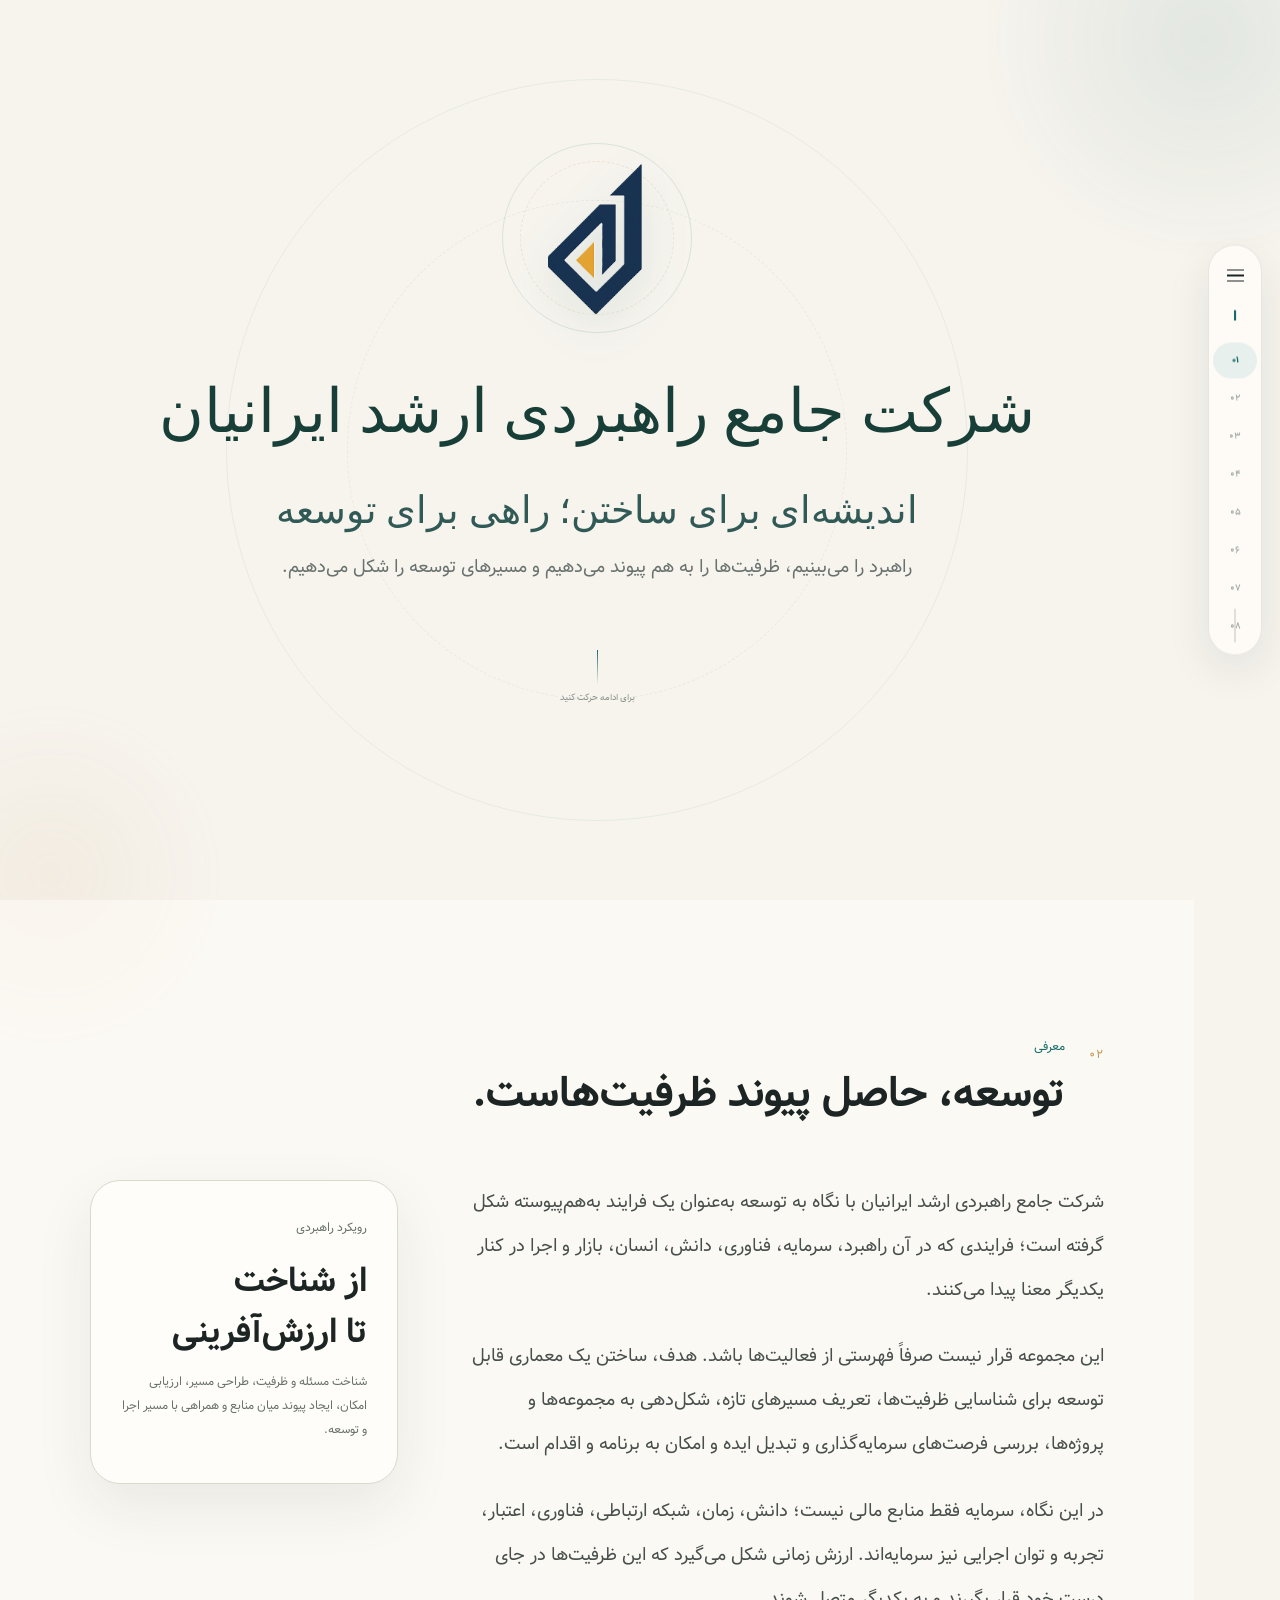
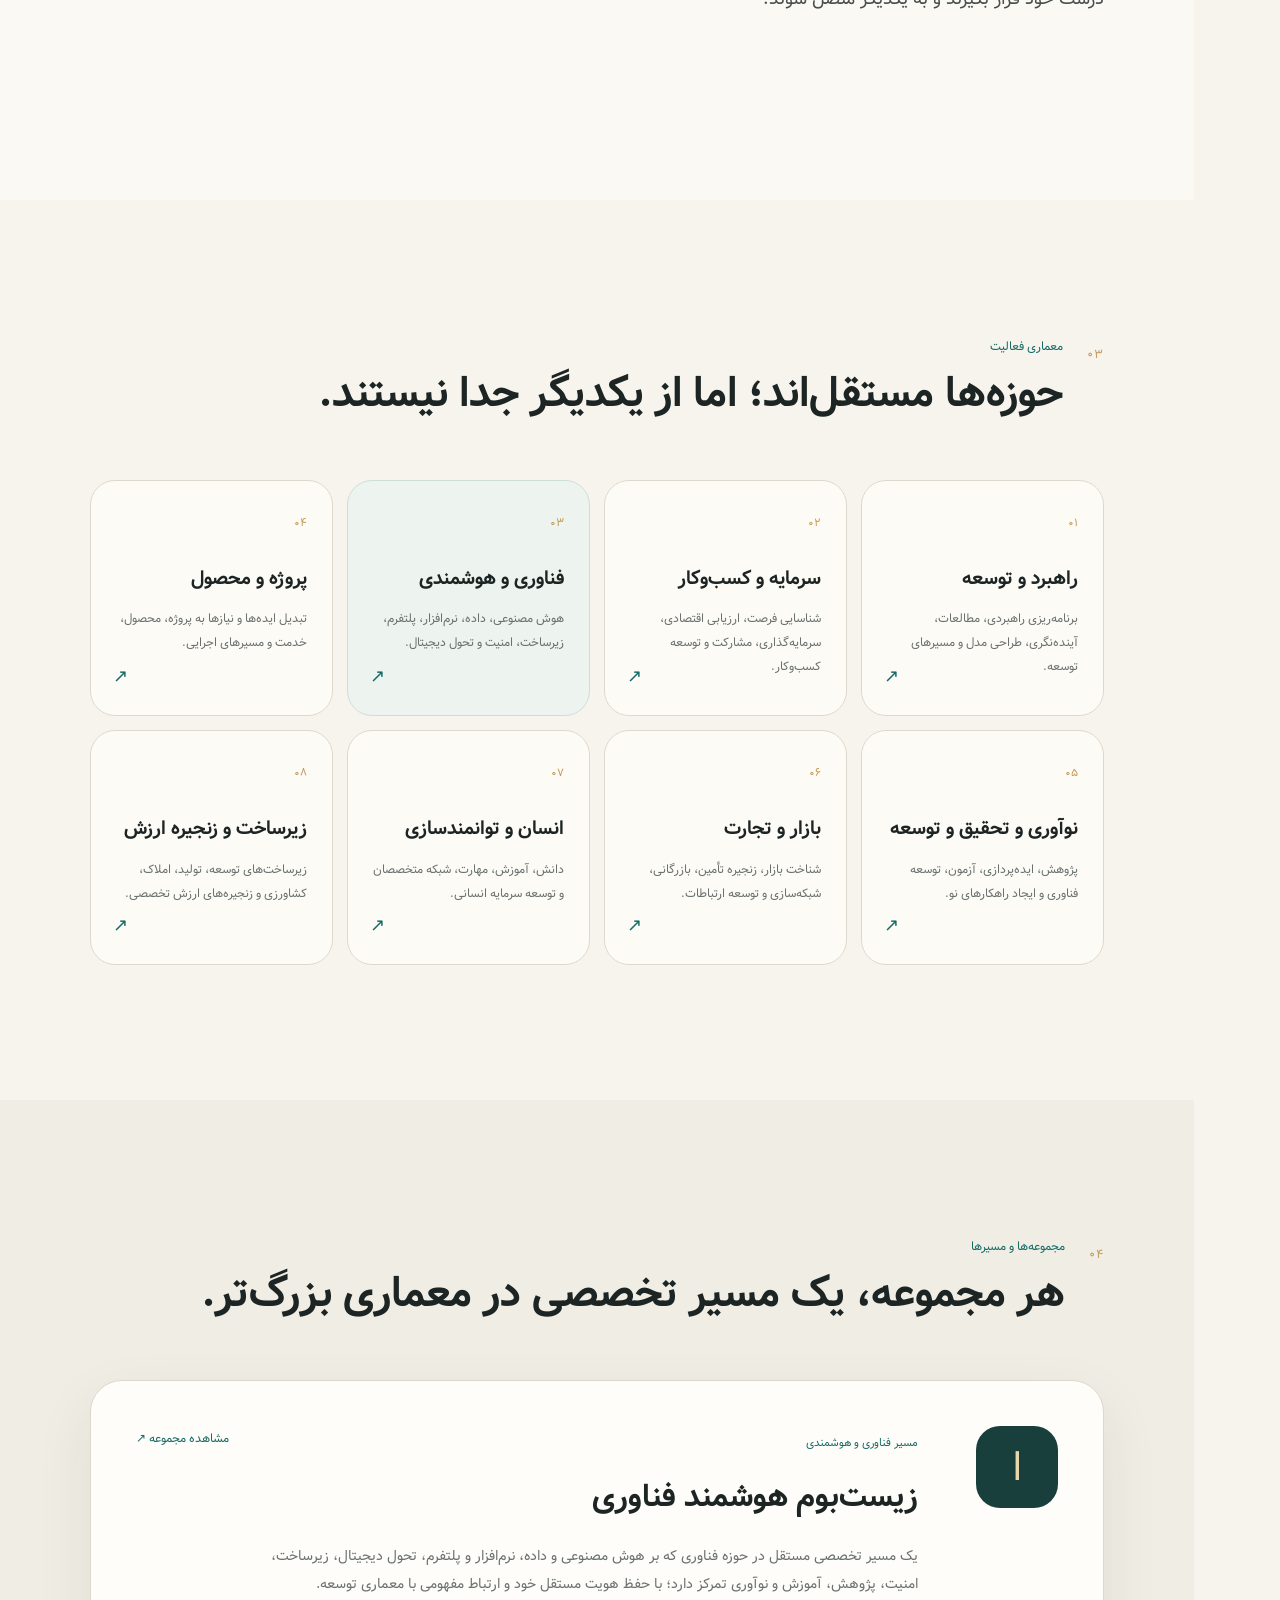
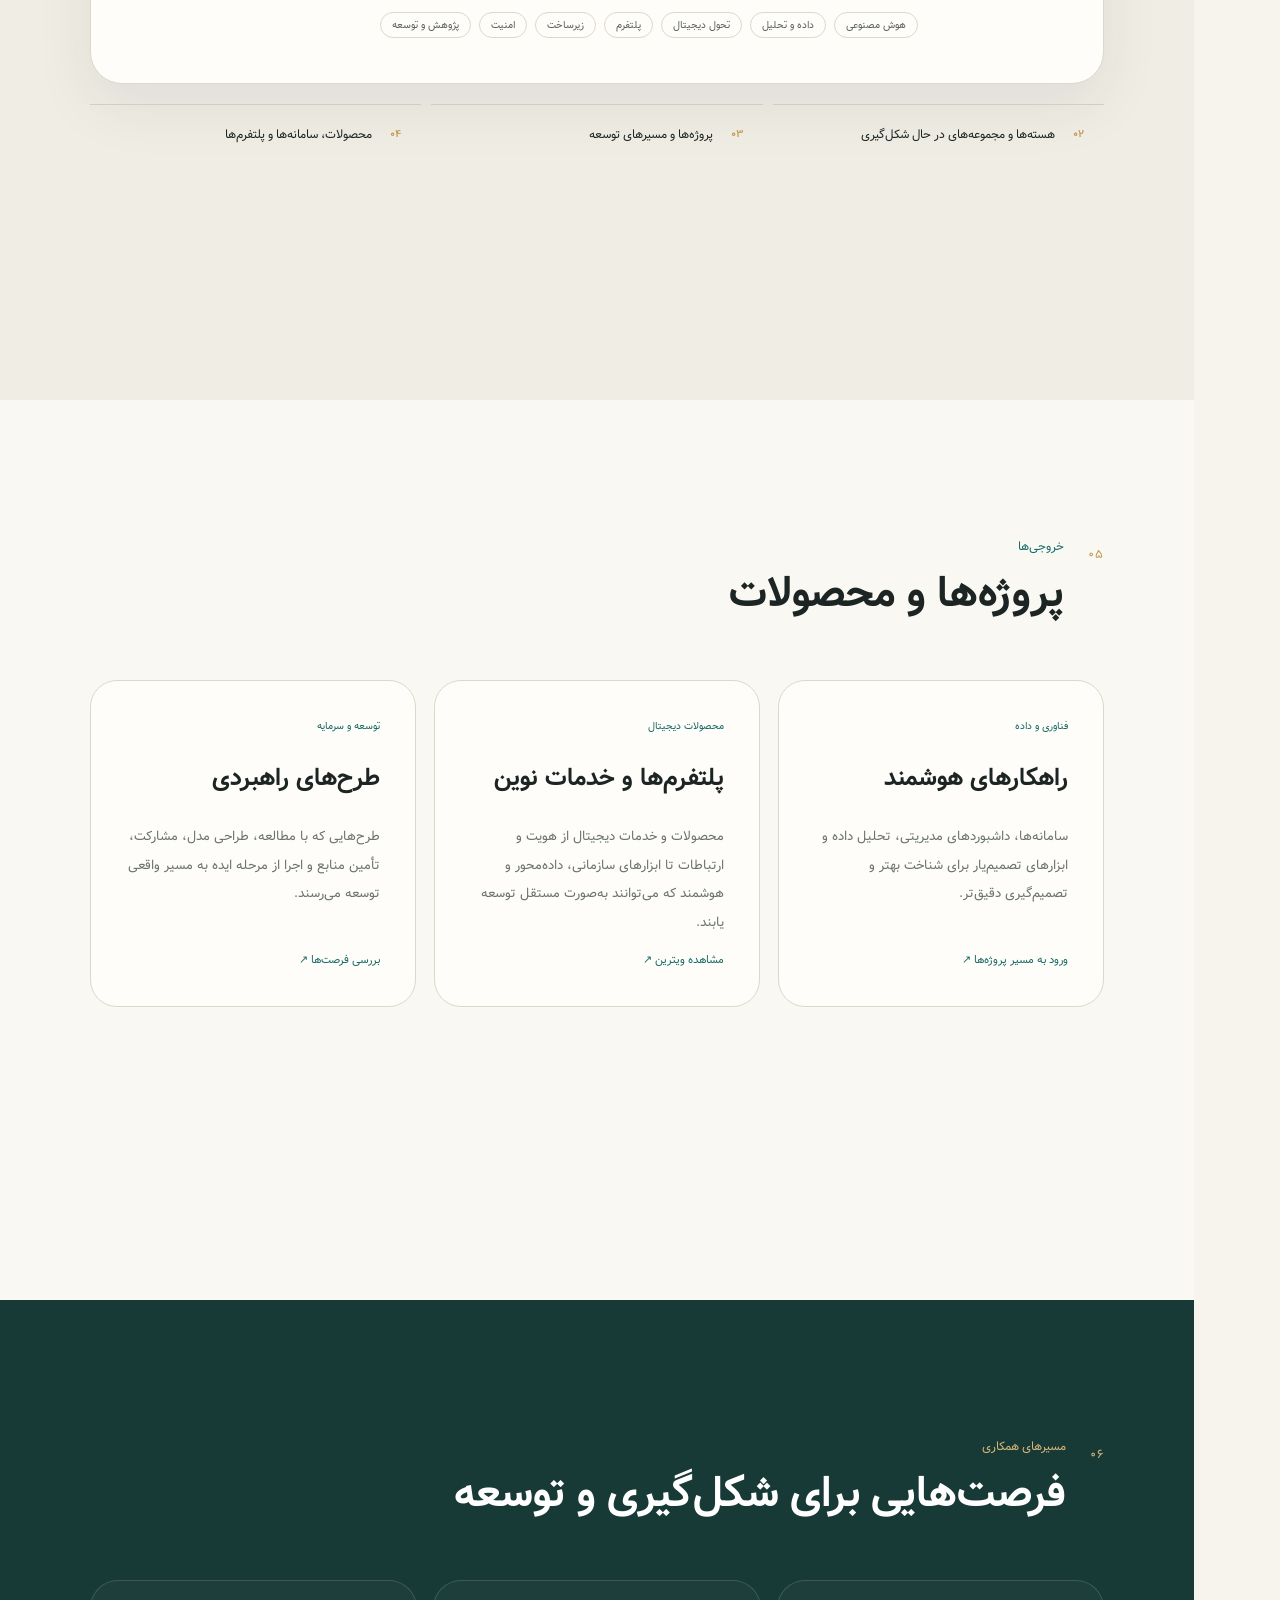
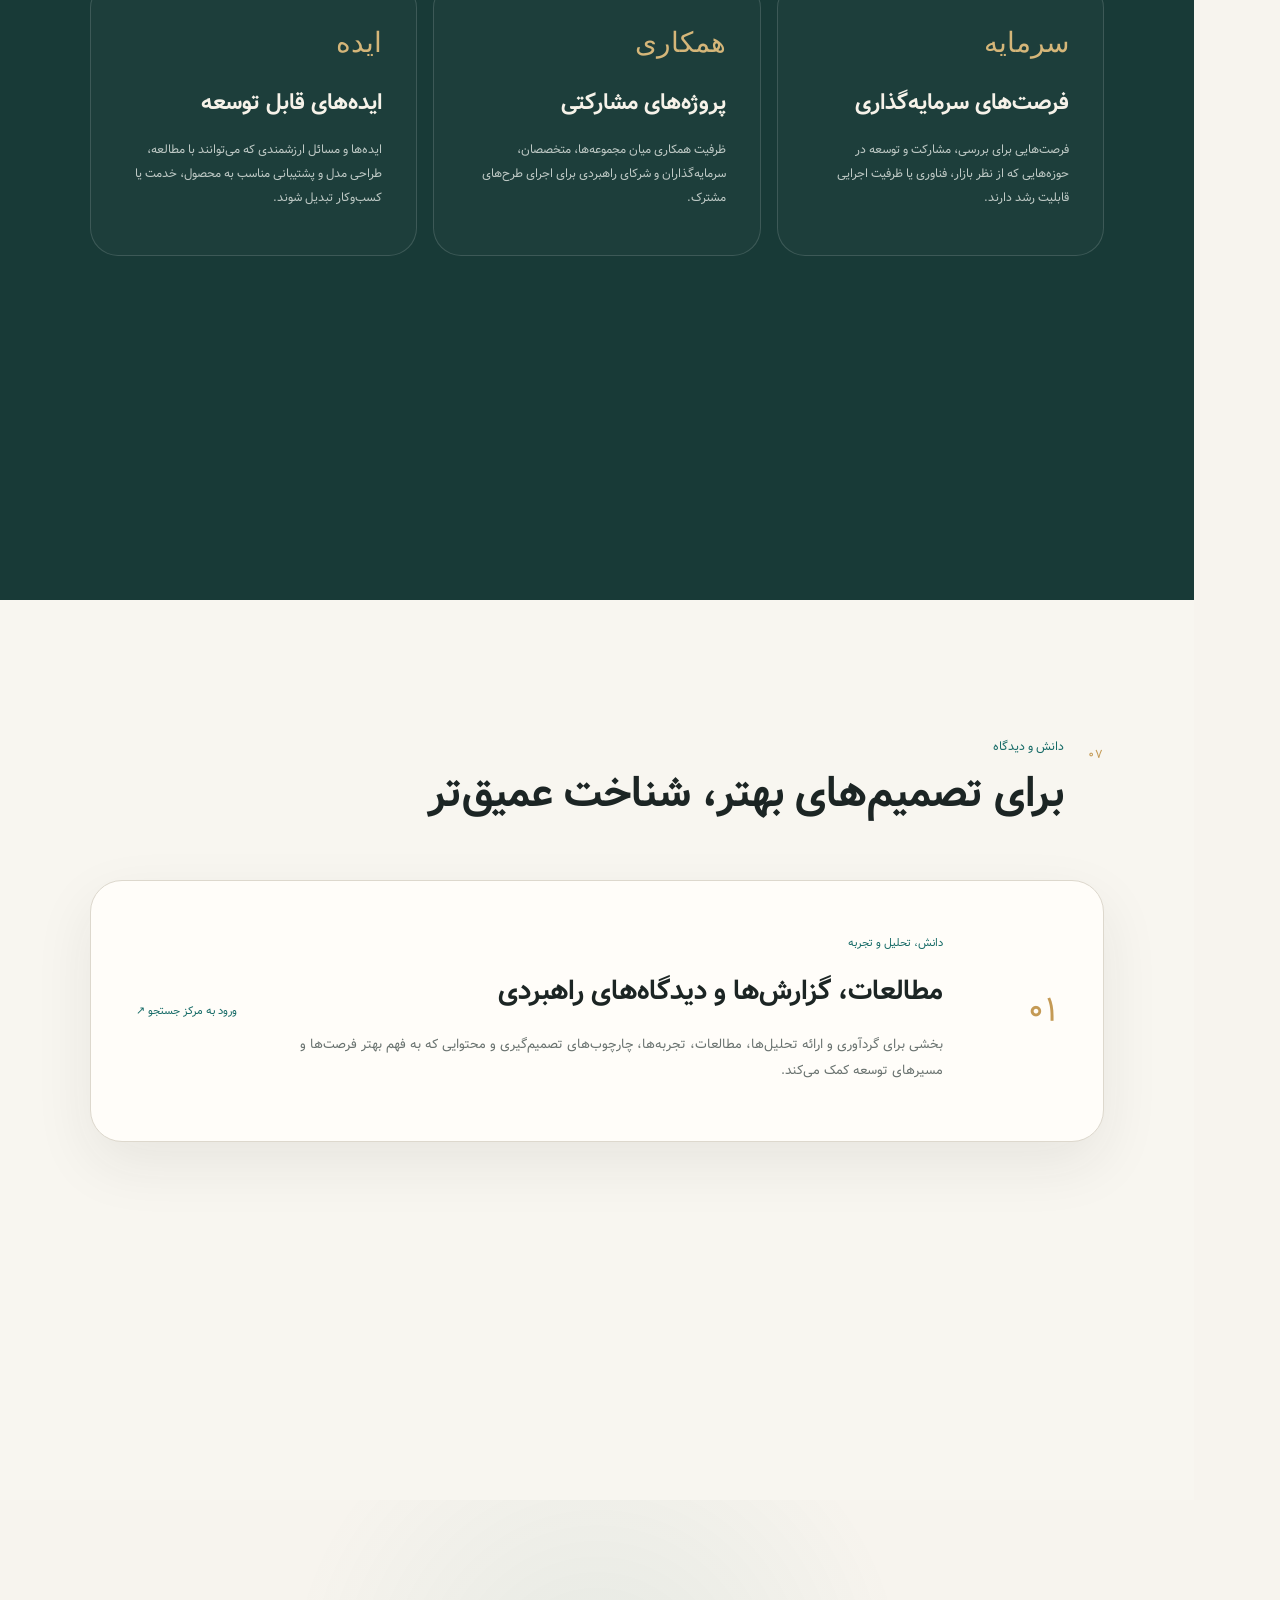
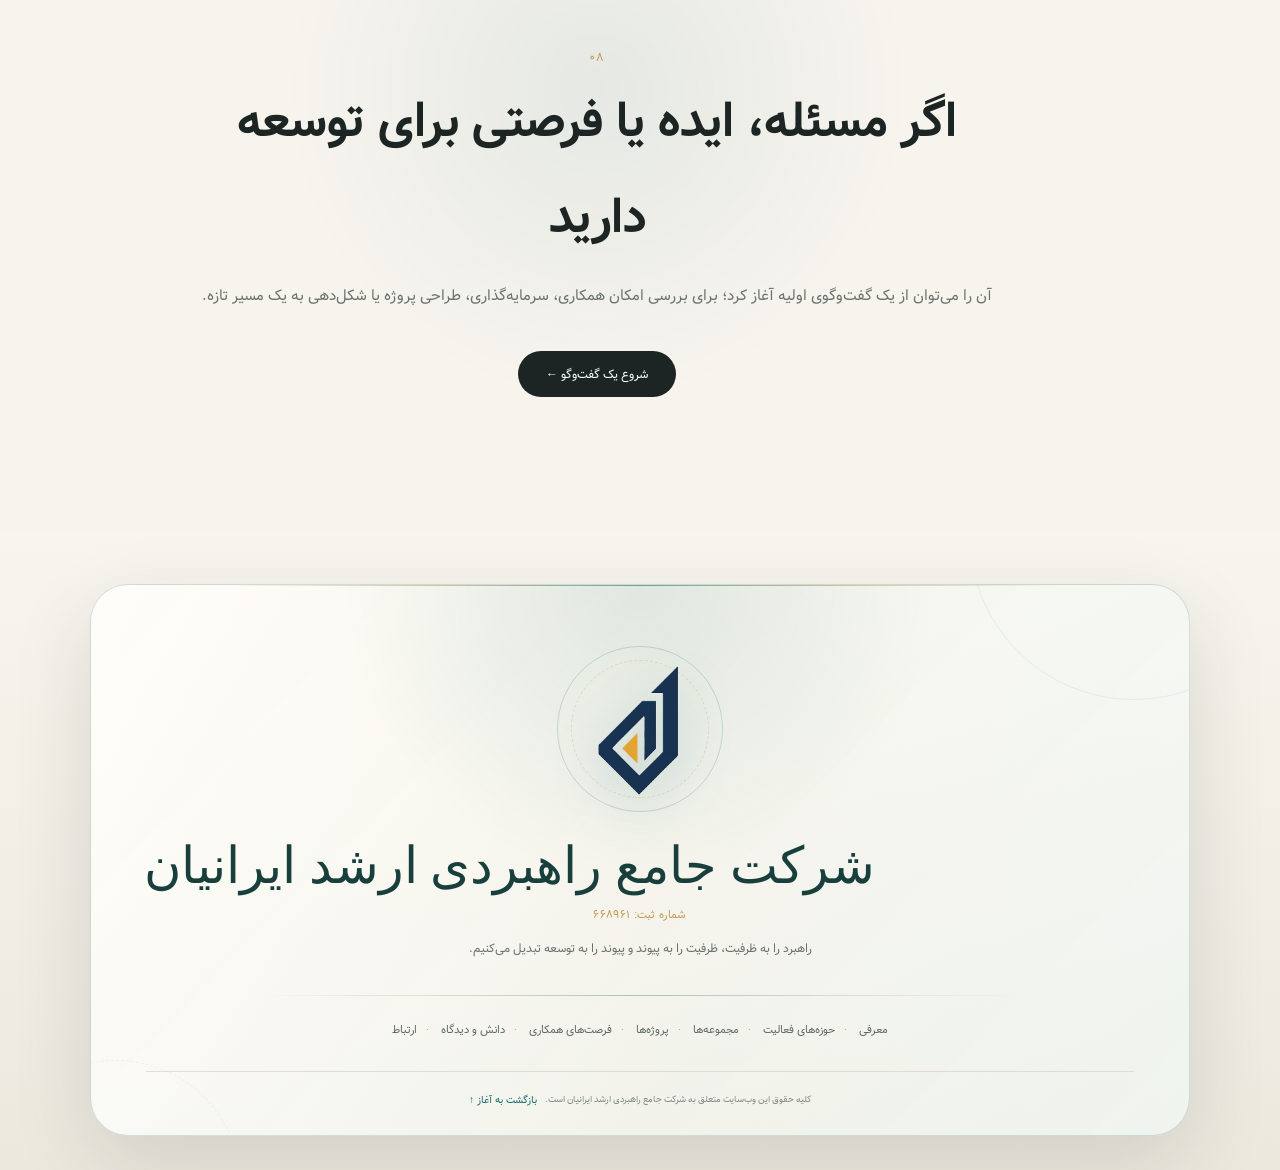
==== index.html @ c7b9a701 "اصلاحات جزئی عنوان و فوتر در صفحه اصلی" ====
<!doctype html><html lang="fa" dir="rtl"><head><meta charset="utf-8"><meta name="viewport" content="width=device-width,initial-scale=1"><meta name="theme-color" content="#f7f4ee"><title>شرکت جامع راهبردی ارشد ایرانیان</title><meta name="description" content="شرکت جامع راهبردی ارشد ایرانیان؛ درگاه راهبرد، توسعه، سرمایه، فناوری، پروژه، دانش و فرصت‌های همکاری."><link rel="icon" href="arshadiranianlogo.png" type="image/png"><link rel="stylesheet" href="index.css?v=3"><style>.footer-site-title{font-family:'Iran Nastaliq','IranNastaliq','Shekasteh',serif!important;font-size:clamp(34px,4vw,52px)!important;line-height:1.35!important;white-space:nowrap!important;display:block!important;color:#193f3c!important;font-weight:400!important;margin:0!important}.footer-registration{display:block;color:var(--accent2);font-family:Vazir,Tahoma,sans-serif;font-size:11px;margin-top:4px;letter-spacing:.3px}.footer-brand-copy{text-align:center!important}.footer-brand{flex-direction:column!important;gap:12px!important}.footer-brand-copy p{margin-top:10px!important}.footer-bottom{justify-content:center!important;text-align:center!important;gap:8px!important}@media (min-width:701px){.side-rail{transition:width .35s ease,box-shadow .35s ease}.side-rail:has(.side-nav.menu-open){width:255px;padding-left:10px;padding-right:10px}.side-nav.menu-open{align-items:stretch;gap:5px;padding:2px 8px}.side-nav.menu-open a{width:100%;height:39px;justify-content:flex-start;padding:0 14px;border-radius:20px;gap:12px}.side-nav.menu-open a b{font-size:10px;min-width:22px}.side-nav.menu-open a span{position:static;opacity:1;transform:none;background:transparent;color:var(--ink);font-size:12px;padding:0;pointer-events:auto}.side-nav.menu-open a:hover span{color:var(--accent)}.side-nav.menu-open a.active{background:#e8f0ed}.side-nav.menu-open+.rail-progress{right:7px}}.intro h1{white-space:nowrap!important;font-size:clamp(32px,4.8vw,62px)!important}.calligraphy{font-size:clamp(22px,3vw,40px)!important}@media(max-width:700px){.intro h1{font-size:clamp(25px,7vw,38px)!important}.calligraphy{font-size:30px!important}}</style></head><body><div class="ambient ambient-a"></div><div class="ambient ambient-b"></div><aside class="side-rail" aria-label="ناوبری اصلی"><button class="rail-toggle" id="menuToggle" aria-label="باز کردن منو" aria-expanded="false"><span></span><span></span><span></span></button><div class="rail-mark">ا</div><nav class="side-nav" id="sideNav"><a class="active" href="#home"><b>۰۱</b><span>خانه</span></a><a href="#about"><b>۰۲</b><span>معرفی</span></a><a href="#domains"><b>۰۳</b><span>حوزه‌ها</span></a><a href="#collections"><b>۰۴</b><span>مجموعه‌ها</span></a><a href="#projects"><b>۰۵</b><span>پروژه‌ها و محصولات</span></a><a href="#opportunities"><b>۰۶</b><span>فرصت‌ها</span></a><a href="#knowledge"><b>۰۷</b><span>دانش و دیدگاه</span></a><a href="#contact"><b>۰۸</b><span>ارتباط</span></a></nav><div class="rail-progress"><span id="progress"></span></div></aside><main><section id="home" class="intro section"><div class="intro-orbit orbit-one"></div><div class="intro-orbit orbit-two"></div><div class="intro-inner reveal"><div class="logo-wrap"><div class="logo-halo"></div><img src="arshadiranianlogo.png" alt="نشان شرکت جامع راهبردی ارشد ایرانیان" class="main-logo"></div><p class="eyebrow">شرکت جامع راهبردی</p><h1>شرکت جامع راهبردی ارشد ایرانیان</h1><div class="calligraphy">اندیشه‌ای برای ساختن؛ راهی برای توسعه</div><p class="slogan">راهبرد را می‌بینیم، ظرفیت‌ها را به هم پیوند می‌دهیم و مسیرهای توسعه را شکل می‌دهیم.</p><div class="scroll-cue"><span></span><small>برای ادامه حرکت کنید</small></div></div></section><section id="about" class="section about"><div class="section-head reveal"><span class="section-no">۰۲</span><div><small>معرفی</small><h2>توسعه، حاصل پیوند ظرفیت‌هاست.</h2></div></div><div class="about-grid"><div class="about-lead reveal"><p>شرکت جامع راهبردی ارشد ایرانیان با نگاه به توسعه به‌عنوان یک فرایند به‌هم‌پیوسته شکل گرفته است؛ فرایندی که در آن راهبرد، سرمایه، فناوری، دانش، انسان، بازار و اجرا در کنار یکدیگر معنا پیدا می‌کنند.</p><p>این مجموعه قرار نیست صرفاً فهرستی از فعالیت‌ها باشد. هدف، ساختن یک معماری قابل توسعه برای شناسایی ظرفیت‌ها، تعریف مسیرهای تازه، شکل‌دهی به مجموعه‌ها و پروژه‌ها، بررسی فرصت‌های سرمایه‌گذاری و تبدیل ایده و امکان به برنامه و اقدام است.</p><p>در این نگاه، سرمایه فقط منابع مالی نیست؛ دانش، زمان، شبکه ارتباطی، فناوری، اعتبار، تجربه و توان اجرایی نیز سرمایه‌اند. ارزش زمانی شکل می‌گیرد که این ظرفیت‌ها در جای درست خود قرار بگیرند و به یکدیگر متصل شوند.</p></div><div class="about-note reveal"><span>رویکرد راهبردی</span><strong>از شناخت<br>تا ارزش‌آفرینی</strong><p>شناخت مسئله و ظرفیت، طراحی مسیر، ارزیابی امکان، ایجاد پیوند میان منابع و همراهی با مسیر اجرا و توسعه.</p></div></div></section><section id="domains" class="section domains"><div class="section-head reveal"><span class="section-no">۰۳</span><div><small>معماری فعالیت</small><h2>حوزه‌ها مستقل‌اند؛ اما از یکدیگر جدا نیستند.</h2></div></div><div class="domain-grid"><a class="domain-card reveal" href="pages/strategy.html"><span>۰۱</span><h3>راهبرد و توسعه</h3><p>برنامه‌ریزی راهبردی، مطالعات، آینده‌نگری، طراحی مدل و مسیرهای توسعه.</p><i>↗</i></a><a class="domain-card reveal" href="pages/investment.html"><span>۰۲</span><h3>سرمایه و کسب‌وکار</h3><p>شناسایی فرصت، ارزیابی اقتصادی، سرمایه‌گذاری، مشارکت و توسعه کسب‌وکار.</p><i>↗</i></a><a class="domain-card featured reveal" href="pages/innovation.html"><span>۰۳</span><h3>فناوری و هوشمندی</h3><p>هوش مصنوعی، داده، نرم‌افزار، پلتفرم، زیرساخت، امنیت و تحول دیجیتال.</p><i>↗</i></a><a class="domain-card reveal" href="pages/projects.html"><span>۰۴</span><h3>پروژه و محصول</h3><p>تبدیل ایده‌ها و نیازها به پروژه، محصول، خدمت و مسیرهای اجرایی.</p><i>↗</i></a><a class="domain-card reveal" href="pages/ecosystem.html"><span>۰۵</span><h3>نوآوری و تحقیق و توسعه</h3><p>پژوهش، ایده‌پردازی، آزمون، توسعه فناوری و ایجاد راهکارهای نو.</p><i>↗</i></a><a class="domain-card reveal" href="pages/showcase.html"><span>۰۶</span><h3>بازار و تجارت</h3><p>شناخت بازار، زنجیره تأمین، بازرگانی، شبکه‌سازی و توسعه ارتباطات.</p><i>↗</i></a><a class="domain-card reveal" href="pages/about.html"><span>۰۷</span><h3>انسان و توانمندسازی</h3><p>دانش، آموزش، مهارت، شبکه متخصصان و توسعه سرمایه انسانی.</p><i>↗</i></a><a class="domain-card reveal" href="pages/ecosystem.html"><span>۰۸</span><h3>زیرساخت و زنجیره ارزش</h3><p>زیرساخت‌های توسعه، تولید، املاک، کشاورزی و زنجیره‌های ارزش تخصصی.</p><i>↗</i></a></div></section><section id="collections" class="section collections"><div class="section-head reveal"><span class="section-no">۰۴</span><div><small>مجموعه‌ها و مسیرها</small><h2>هر مجموعه، یک مسیر تخصصی در معماری بزرگ‌تر.</h2></div></div><div class="collection-feature reveal"><div class="collection-symbol">ا</div><div><span class="tag">مسیر فناوری و هوشمندی</span><h3>زیست‌بوم هوشمند فناوری</h3><p>یک مسیر تخصصی مستقل در حوزه فناوری که بر هوش مصنوعی و داده، نرم‌افزار و پلتفرم، تحول دیجیتال، زیرساخت، امنیت، پژوهش، آموزش و نوآوری تمرکز دارد؛ با حفظ هویت مستقل خود و ارتباط مفهومی با معماری توسعه.</p><div class="chips"><span>هوش مصنوعی</span><span>داده و تحلیل</span><span>تحول دیجیتال</span><span>پلتفرم</span><span>زیرساخت</span><span>امنیت</span><span>پژوهش و توسعه</span></div></div><a href="https://zbhf.ir/" target="_blank" rel="noopener" class="text-link">مشاهده مجموعه ↗</a></div><div class="collection-list reveal"><div><b>۰۲</b><span>هسته‌ها و مجموعه‌های در حال شکل‌گیری</span></div><div><b>۰۳</b><span>پروژه‌ها و مسیرهای توسعه</span></div><div><b>۰۴</b><span>محصولات، سامانه‌ها و پلتفرم‌ها</span></div></div></section><section id="projects" class="section projects"><div class="section-head reveal"><span class="section-no">۰۵</span><div><small>خروجی‌ها</small><h2>پروژه‌ها و محصولات</h2></div></div><div class="project-grid"><article class="project-card reveal"><small>فناوری و داده</small><h3>راهکارهای هوشمند</h3><p>سامانه‌ها، داشبوردهای مدیریتی، تحلیل داده و ابزارهای تصمیم‌یار برای شناخت بهتر و تصمیم‌گیری دقیق‌تر.</p><a href="pages/projects.html">ورود به مسیر پروژه‌ها ↗</a></article><article class="project-card reveal"><small>محصولات دیجیتال</small><h3>پلتفرم‌ها و خدمات نوین</h3><p>محصولات و خدمات دیجیتال از هویت و ارتباطات تا ابزارهای سازمانی، داده‌محور و هوشمند که می‌توانند به‌صورت مستقل توسعه یابند.</p><a href="pages/showcase.html">مشاهده ویترین ↗</a></article><article class="project-card reveal"><small>توسعه و سرمایه</small><h3>طرح‌های راهبردی</h3><p>طرح‌هایی که با مطالعه، طراحی مدل، مشارکت، تأمین منابع و اجرا از مرحله ایده به مسیر واقعی توسعه می‌رسند.</p><a href="pages/investment.html">بررسی فرصت‌ها ↗</a></article></div></section><section id="opportunities" class="section opportunities"><div class="section-head reveal"><span class="section-no">۰۶</span><div><small>مسیرهای همکاری</small><h2>فرصت‌هایی برای شکل‌گیری و توسعه</h2></div></div><div class="opportunity-grid"><div class="opportunity reveal"><span>سرمایه</span><h3>فرصت‌های سرمایه‌گذاری</h3><p>فرصت‌هایی برای بررسی، مشارکت و توسعه در حوزه‌هایی که از نظر بازار، فناوری یا ظرفیت اجرایی قابلیت رشد دارند.</p></div><div class="opportunity reveal"><span>همکاری</span><h3>پروژه‌های مشارکتی</h3><p>ظرفیت همکاری میان مجموعه‌ها، متخصصان، سرمایه‌گذاران و شرکای راهبردی برای اجرای طرح‌های مشترک.</p></div><div class="opportunity reveal"><span>ایده</span><h3>ایده‌های قابل توسعه</h3><p>ایده‌ها و مسائل ارزشمندی که می‌توانند با مطالعه، طراحی مدل و پشتیبانی مناسب به محصول، خدمت یا کسب‌وکار تبدیل شوند.</p></div></div></section><section id="knowledge" class="section knowledge"><div class="section-head reveal"><span class="section-no">۰۷</span><div><small>دانش و دیدگاه</small><h2>برای تصمیم‌های بهتر، شناخت عمیق‌تر</h2></div></div><div class="knowledge-panel reveal"><div class="knowledge-number">۰۱</div><div><span>دانش، تحلیل و تجربه</span><h3>مطالعات، گزارش‌ها و دیدگاه‌های راهبردی</h3><p>بخشی برای گردآوری و ارائه تحلیل‌ها، مطالعات، تجربه‌ها، چارچوب‌های تصمیم‌گیری و محتوایی که به فهم بهتر فرصت‌ها و مسیرهای توسعه کمک می‌کند.</p></div><a href="pages/search.html">ورود به مرکز جستجو ↗</a></div></section><section id="contact" class="section contact"><div class="contact-inner reveal"><span class="section-no">۰۸</span><h2>اگر مسئله، ایده یا فرصتی برای توسعه دارید</h2><p>آن را می‌توان از یک گفت‌وگوی اولیه آغاز کرد؛ برای بررسی امکان همکاری، سرمایه‌گذاری، طراحی پروژه یا شکل‌دهی به یک مسیر تازه.</p><a class="contact-button" href="pages/contact.html">شروع یک گفت‌وگو ←</a></div></section></main><footer class="site-footer"><div class="footer-shell"><div class="footer-orbit footer-orbit-a"></div><div class="footer-orbit footer-orbit-b"></div><div class="footer-brand"><a class="footer-logo-link" href="#home" aria-label="بازگشت به صفحه اصلی"><span class="footer-logo-halo"></span><img src="arshadiranianlogo.png" alt="لوگوی شرکت جامع راهبردی ارشد ایرانیان"></a><div class="footer-brand-copy"><strong class="footer-site-title">شرکت جامع راهبردی ارشد ایرانیان</strong><small class="footer-registration">شماره ثبت: ۶۶۸۹۶۱</small><p>راهبرد را به ظرفیت، ظرفیت را به پیوند و پیوند را به توسعه تبدیل می‌کنیم.</p></div></div><div class="footer-divider"></div><nav class="footer-links" aria-label="پیوندهای فوتر"><a href="#about">معرفی</a><a href="#domains">حوزه‌های فعالیت</a><a href="#collections">مجموعه‌ها</a><a href="#projects">پروژه‌ها</a><a href="#opportunities">فرصت‌های همکاری</a><a href="#knowledge">دانش و دیدگاه</a><a href="#contact">ارتباط</a></nav><div class="footer-bottom"><span>کلیه حقوق این وب‌سایت متعلق به شرکت جامع راهبردی ارشد ایرانیان است.</span><a href="#home">بازگشت به آغاز ↑</a></div></div></footer><button class="rail-toggle" id="topButton" type="button" aria-label="بازگشت به بالا" style="position:fixed;left:18px;bottom:18px;background:var(--ink);color:#fff;width:42px;height:42px;z-index:25;box-shadow:0 10px 30px rgba(0,0,0,.12)">↑</button><script>const nav=document.getElementById('sideNav'),toggle=document.getElementById('menuToggle'),topButton=document.getElementById('topButton'),links=[...document.querySelectorAll('.side-nav a')],sections=[...document.querySelectorAll('main section[id]')],progress=document.getElementById('progress');toggle?.addEventListener('click',()=>{const opened=nav.classList.toggle('menu-open');toggle.setAttribute('aria-expanded',opened?'true':'false');toggle.setAttribute('aria-label',opened?'بستن منو':'باز کردن منو')});links.forEach(a=>a.addEventListener('click',()=>{nav.classList.remove('menu-open');toggle?.setAttribute('aria-expanded','false');toggle?.setAttribute('aria-label','باز کردن منو')}));const revealObserver=new IntersectionObserver(entries=>entries.forEach(e=>{if(e.isIntersecting)e.target.classList.add('visible')}),{threshold:.12});document.querySelectorAll('.reveal').forEach(e=>revealObserver.observe(e));const sectionObserver=new IntersectionObserver(entries=>entries.forEach(e=>{if(e.isIntersecting){links.forEach(a=>a.classList.toggle('active',a.getAttribute('href')==='#'+e.target.id));}}),{rootMargin:'-35% 0px -55% 0px',threshold:0});sections.forEach(s=>sectionObserver.observe(s));window.addEventListener('scroll',()=>{const max=document.documentElement.scrollHeight-innerHeight;progress.style.height=(max>0?(scrollY/max)*100:0)+'%';topButton.style.opacity=scrollY>450?'1':'0';topButton.style.pointerEvents=scrollY>450?'auto':'none'});topButton.addEventListener('click',()=>scrollTo({top:0,behavior:'smooth'}));</script></body></html>
---- index.css ----
@import url('https://v1.fontapi.ir/css/IranNastaliq');@font-face{font-family:Vazir;src:url('assets/fonts/Vazir.woff') format('woff');font-weight:400;font-display:swap}@font-face{font-family:Vazir;src:url('assets/fonts/Vazir-Bold.woff') format('woff');font-weight:700;font-display:swap}@font-face{font-family:Vazir;src:url('assets/fonts/Vazirmatn-Black.woff2') format('woff2');font-weight:900;font-display:swap}:root{--bg:#f7f4ee;--paper:#fffdf9;--ink:#1c2524;--muted:#69726f;--line:#ddd8cd;--accent:#176b67;--accent2:#c49a55;--shadow:0 22px 60px rgba(37,42,37,.08)}*{box-sizing:border-box}html{scroll-behavior:smooth}body{margin:0;background:var(--bg);color:var(--ink);font-family:Vazir,Tahoma,sans-serif;line-height:2;overflow-x:hidden}a{text-decoration:none;color:inherit}.ambient{position:fixed;border-radius:50%;pointer-events:none;filter:blur(1px);z-index:-1}.ambient-a{width:36vw;height:36vw;top:-15vw;right:-12vw;background:radial-gradient(circle,rgba(23,107,103,.09),transparent 68%)}.ambient-b{width:28vw;height:28vw;bottom:-12vw;left:-10vw;background:radial-gradient(circle,rgba(196,154,85,.08),transparent 68%)}main{margin-right:86px}.section{min-height:100vh;padding:130px clamp(28px,7vw,120px);position:relative}.side-rail{position:fixed;z-index:30;right:18px;top:50%;transform:translateY(-50%);width:54px;min-height:410px;background:rgba(255,253,249,.82);border:1px solid rgba(28,37,36,.1);border-radius:28px;box-shadow:0 15px 45px rgba(27,38,34,.09);backdrop-filter:blur(18px);display:flex;align-items:center;flex-direction:column;padding:10px 0}.rail-toggle{border:0;background:transparent;width:40px;height:40px;border-radius:50%;cursor:pointer;display:grid;place-content:center;gap:4px}.rail-toggle span{width:17px;height:1.5px;background:var(--ink);display:block}.rail-mark{font-weight:900;font-size:15px;color:var(--accent);margin:7px 0 10px}.side-nav{display:flex;flex-direction:column;gap:2px;width:100%;align-items:center}.side-nav a{width:44px;height:36px;border-radius:18px;display:flex;justify-content:center;align-items:center;transition:.35s;position:relative}.side-nav a b{font-size:9px;color:#8d948f;font-weight:400;transition:.3s}.side-nav a span{position:absolute;right:54px;white-space:nowrap;padding:3px 12px;border-radius:14px;background:var(--ink);color:#fff;font-size:11px;opacity:0;transform:translateX(8px);pointer-events:none;transition:.25s}.side-nav a:hover span{opacity:1;transform:none}.side-nav a.active{background:#e8f0ed}.side-nav a.active b{color:var(--accent);font-weight:900}.rail-progress{position:absolute;bottom:12px;width:2px;height:34px;background:#e2ded5;border-radius:4px}.rail-progress span{display:block;width:100%;background:var(--accent);border-radius:4px;height:0;transition:height .15s}.intro{min-height:100vh;display:grid;place-items:center;text-align:center;padding-top:70px;overflow:hidden}.intro-inner{max-width:1050px;position:relative;z-index:2}.logo-wrap{position:relative;width:220px;height:210px;margin:0 auto 18px;display:grid;place-items:center}.main-logo{width:165px;height:155px;object-fit:contain;position:relative;z-index:2;filter:drop-shadow(0 15px 22px rgba(23,107,103,.13))}.logo-halo{position:absolute;width:190px;height:190px;border:1px solid rgba(23,107,103,.13);border-radius:50%;animation:breath 5s ease-in-out infinite}.logo-halo:after{content:"";position:absolute;inset:17px;border:1px dashed rgba(196,154,85,.18);border-radius:50%}.eyebrow{font-size:12px;letter-spacing:2px;color:var(--accent);margin:4px 0}.intro .eyebrow{display:none}.intro h1{font-family:'Shekasteh','Iran Nastaliq','IranNastaliq',serif!important;font-size:clamp(38px,5.5vw,72px);line-height:1.65;margin:0;font-weight:400;letter-spacing:0;color:#173f37}.calligraphy{font-family:'Iran Nastaliq','IranNastaliq','B Mitra',serif;font-size:clamp(34px,5vw,64px);line-height:1.8;color:#315a56;margin:14px 0 4px}.slogan{font-size:clamp(13px,1.5vw,18px);color:var(--muted);margin:0 auto;max-width:680px}.scroll-cue{margin-top:65px;display:flex;flex-direction:column;align-items:center;gap:4px;color:#8c928d}.scroll-cue span{height:35px;width:1px;background:linear-gradient(var(--accent),transparent);animation:scroll 2s infinite}.scroll-cue small{font-size:9px}.intro-orbit{position:absolute;border:1px solid rgba(23,107,103,.07);border-radius:50%}.orbit-one{width:58vw;height:58vw}.orbit-two{width:39vw;height:39vw;border-style:dashed}.section-head{display:flex;gap:24px;align-items:flex-start;margin-bottom:55px}.section-head small{color:var(--accent);font-size:12px}.section-head h2{font-size:clamp(25px,3.5vw,42px);margin:0;line-height:1.5}.section-no{font-size:12px;color:var(--accent2);padding-top:12px;letter-spacing:1px}.about{background:rgba(255,253,249,.5)}.about-grid{max-width:1100px;margin:auto;display:grid;grid-template-columns:1.65fr .8fr;gap:70px;align-items:start}.about-lead{font-size:18px;color:#48504d;line-height:2.45}.about-lead p{margin:0 0 22px}.about-note{background:var(--paper);border:1px solid var(--line);border-radius:30px;padding:30px;box-shadow:var(--shadow)}.about-note span,.about-note p{font-size:12px;color:var(--muted)}.about-note strong{display:block;font-size:34px;line-height:1.5;margin:12px 0}.domain-grid{display:grid;grid-template-columns:repeat(4,1fr);gap:14px}.domain-card{min-height:235px;background:rgba(255,253,249,.78);border:1px solid var(--line);border-radius:25px;padding:25px;position:relative;transition:.4s;overflow:hidden}.domain-card:before{content:"";position:absolute;inset:auto -25% -65% -25%;height:150px;background:radial-gradient(circle,rgba(23,107,103,.08),transparent 65%);transition:.4s}.domain-card:hover{transform:translateY(-7px);border-color:rgba(23,107,103,.3);box-shadow:var(--shadow)}.domain-card span{font-size:11px;color:var(--accent2)}.domain-card h3{font-size:19px;margin:24px 0 10px;line-height:1.7}.domain-card p{font-size:12px;color:var(--muted);line-height:2}.domain-card i{position:absolute;bottom:20px;left:22px;font-style:normal;color:var(--accent);font-size:18px}.domain-card.featured{background:#edf3ef;border-color:#cbded7}.collections{background:#f0ede5}.collection-feature{max-width:1100px;margin:auto;background:var(--paper);border:1px solid var(--line);border-radius:32px;padding:45px;display:grid;grid-template-columns:110px 1fr auto;gap:30px;align-items:start;box-shadow:var(--shadow)}.collection-symbol{width:82px;height:82px;border-radius:24px;background:#193f3c;color:#e8d6ae;display:grid;place-items:center;font-family:Georgia,serif;font-size:38px}.tag{font-size:11px;color:var(--accent)}.collection-feature h3{font-size:31px;margin:8px 0}.collection-feature p{color:var(--muted);font-size:14px;max-width:720px}.chips{display:flex;gap:8px;flex-wrap:wrap}.chips span{border:1px solid var(--line);border-radius:20px;padding:2px 11px;font-size:10px;color:#59625e}.text-link{font-size:12px;color:var(--accent);white-space:nowrap}.collection-list{max-width:1100px;margin:20px auto 0;display:grid;grid-template-columns:repeat(3,1fr);gap:10px}.collection-list div{padding:17px 20px;border-top:1px solid #d3cec2;display:flex;gap:18px;align-items:center;font-size:12px}.collection-list b{color:var(--accent2);font-size:10px}.projects{background:#faf8f3}.project-grid{display:grid;grid-template-columns:repeat(3,1fr);gap:18px}.project-card{padding:35px;border-radius:27px;background:var(--paper);border:1px solid var(--line);min-height:285px;display:flex;flex-direction:column;transition:.35s}.project-card:hover{transform:translateY(-6px);box-shadow:var(--shadow)}.project-card small{color:var(--accent);font-size:10px}.project-card h3{font-size:24px;margin:18px 0 7px}.project-card p{font-size:13px;color:var(--muted);line-height:2.2}.project-card a{margin-top:auto;color:var(--accent);font-size:11px}.opportunities{background:#183a37;color:#f6f2e9}.opportunities .section-head small,.opportunities .section-no{color:#d5b679}.opportunities .section-head h2{color:#fff}.opportunity-grid{display:grid;grid-template-columns:repeat(3,1fr);gap:16px}.opportunity{border:1px solid rgba(255,255,255,.14);border-radius:28px;padding:34px;min-height:260px;transition:.35s;background:rgba(255,255,255,.025)}.opportunity:hover{background:rgba(255,255,255,.06);transform:translateY(-6px)}.opportunity span{font-family:'Iran Nastaliq','IranNastaliq',serif;font-size:28px;color:#d5b679}.opportunity h3{font-size:22px;margin:10px 0}.opportunity p{font-size:12px;color:#bec9c5}.knowledge{background:#f8f6f0}.knowledge-panel{max-width:1050px;margin:auto;padding:45px;background:var(--paper);border:1px solid var(--line);border-radius:32px;display:grid;grid-template-columns:90px 1fr auto;gap:25px;align-items:center;box-shadow:var(--shadow)}.knowledge-number{font-size:34px;color:var(--accent2)}.knowledge-panel span{font-size:11px;color:var(--accent)}.knowledge-panel h3{font-size:27px;margin:6px 0}.knowledge-panel p{font-size:13px;color:var(--muted);max-width:650px}.knowledge-panel>a{font-size:11px;color:var(--accent);white-space:nowrap}.contact{min-height:70vh;display:grid;place-items:center;background:radial-gradient(circle at 50% 30%,rgba(23,107,103,.08),transparent 42%)}.contact-inner{max-width:800px;text-align:center}.contact-inner .section-no{display:block}.contact-inner h2{font-size:clamp(29px,4vw,48px);margin:5px 0}.contact-inner p{color:var(--muted);font-size:15px}.contact-button{display:inline-flex;margin-top:25px;padding:11px 28px;border-radius:28px;background:var(--ink);color:#fff;font-size:12px;transition:.3s}.contact-button:hover{background:var(--accent);transform:translateY(-2px)}footer{border-top:0;padding:54px clamp(22px,7vw,120px) 34px;background:linear-gradient(180deg,#f8f5ee 0%,#ece8de 100%);position:relative;overflow:hidden}.site-footer{margin-right:0}.footer-shell{max-width:1180px;margin:auto;position:relative;border:1px solid rgba(23,107,103,.2);border-radius:38px;padding:54px 55px 25px;background:linear-gradient(135deg,rgba(255,253,249,.96),rgba(239,244,239,.93));box-shadow:0 28px 80px rgba(28,37,36,.13);overflow:hidden;text-align:center}.footer-shell:before{content:"";position:absolute;inset:0;background:radial-gradient(circle at 50% 0%,rgba(23,107,103,.11),transparent 38%),linear-gradient(90deg,transparent 0%,rgba(196,154,85,.045) 50%,transparent 100%);pointer-events:none}.footer-shell:after{content:"";position:absolute;top:0;left:12%;right:12%;height:1px;background:linear-gradient(90deg,transparent,var(--accent2),var(--accent),var(--accent2),transparent);opacity:.55}.footer-orbit{position:absolute;border:1px solid rgba(23,107,103,.08);border-radius:50%;pointer-events:none}.footer-orbit-a{width:330px;height:330px;top:-215px;right:-110px}.footer-orbit-b{width:250px;height:250px;bottom:-175px;left:-100px;border-style:dashed;border-color:rgba(196,154,85,.12)}.footer-brand{position:relative;z-index:2;display:flex;align-items:center;justify-content:center;gap:45px;max-width:820px;margin:auto}.footer-logo-link{width:180px;height:180px;display:grid;place-items:center;position:relative;flex:0 0 180px;border-radius:50%;transition:.4s}.footer-logo-link:hover{transform:translateY(-5px) scale(1.025)}.footer-logo-link img{width:132px;height:132px;object-fit:contain;position:relative;z-index:2;filter:drop-shadow(0 16px 25px rgba(23,107,103,.2))}.footer-logo-halo{position:absolute;width:166px;height:166px;border:1px solid rgba(23,107,103,.2);border-radius:50%;animation:breath 5s ease-in-out infinite}.footer-logo-halo:after{content:"";position:absolute;inset:13px;border:1px dashed rgba(196,154,85,.25);border-radius:50%}.footer-brand-copy{text-align:right;max-width:470px}.footer-brand-copy span{display:block;color:var(--accent);font-size:11px;margin-bottom:7px}.footer-brand-copy strong{display:block;font-size:25px;line-height:1.65;color:#193f3c}.footer-brand-copy p{margin:10px 0 0;color:var(--muted);font-size:12px;line-height:2}.footer-divider{position:relative;z-index:2;width:min(760px,90%);height:1px;background:linear-gradient(90deg,transparent,var(--line),rgba(23,107,103,.35),var(--line),transparent);margin:35px auto 20px}.footer-links{position:relative;z-index:2;display:flex;justify-content:center;align-items:center;flex-wrap:wrap;gap:7px 24px}.footer-links a{font-size:11px;color:#5f6965;position:relative;transition:.3s;padding:3px 0}.footer-links a:hover{color:var(--accent);transform:translateY(-1px)}.footer-links a:not(:last-child):after{content:"·";position:absolute;left:-15px;color:var(--accent2);pointer-events:none}.footer-bottom{position:relative;z-index:2;margin-top:27px;padding-top:18px;border-top:1px solid rgba(221,216,205,.8);display:flex;justify-content:space-between;align-items:center;gap:20px;color:#858c88;font-size:9px}.footer-bottom a{color:var(--accent);font-size:10px;white-space:nowrap}.reveal{opacity:0;transform:translateY(25px);transition:opacity .8s ease,transform .8s ease}.reveal.visible{opacity:1;transform:none}@keyframes breath{0%,100%{transform:scale(.97);opacity:.7}50%{transform:scale(1.04);opacity:1}}@keyframes scroll{0%,100%{opacity:.35;transform:scaleY(.7)}50%{opacity:1;transform:scaleY(1)}}@media(max-width:1050px){.domain-grid{grid-template-columns:repeat(2,1fr)}.about-grid{grid-template-columns:1fr}.collection-feature{grid-template-columns:80px 1fr}.collection-feature .text-link{grid-column:2}.project-grid,.opportunity-grid{grid-template-columns:1fr 1fr}}@media(max-width:700px){main{margin-right:0}.side-rail{right:8px;left:8px;bottom:8px;top:auto;transform:none;width:auto;min-height:0;height:64px;border-radius:22px;padding:5px 8px;display:block}.rail-toggle,.rail-mark,.rail-progress{display:none}.side-nav{height:100%;display:flex;flex-direction:row;overflow-x:auto;justify-content:space-between;gap:4px}.side-nav a{flex:0 0 64px;width:64px;height:52px;display:flex;flex-direction:column;gap:2px}.side-nav a b{font-size:10px}.side-nav a span{position:static;opacity:1;transform:none;background:none;color:#66716c;padding:0;font-size:8px;pointer-events:auto}.side-nav a.active span{color:var(--accent);font-weight:700}.section{padding:90px 22px;min-height:auto}.intro{min-height:100svh;padding-top:35px;padding-bottom:100px}.main-logo{width:145px}.logo-wrap{height:175px}.intro h1{font-size:clamp(34px,9vw,46px);line-height:1.7}.calligraphy{font-size:42px}.domain-grid,.project-grid,.opportunity-grid,.collection-list{grid-template-columns:1fr}.domain-card{min-height:190px}.collection-feature{grid-template-columns:1fr;padding:28px}.collection-feature .text-link{grid-column:auto}.knowledge-panel{grid-template-columns:1fr;padding:30px}.knowledge-panel>a{margin-top:10px}.section-head{margin-bottom:35px}.about-lead{font-size:15px}footer{padding:35px 14px 24px}.footer-shell{padding:34px 20px 21px;border-radius:30px}.footer-brand{flex-direction:column;gap:18px}.footer-logo-link{width:150px;height:150px;flex-basis:150px}.footer-logo-link img{width:112px;height:112px}.footer-logo-halo{width:140px;height:140px}.footer-brand-copy{text-align:center}.footer-brand-copy strong{font-size:20px}.footer-brand-copy p{font-size:11px}.footer-links{gap:5px 16px}.footer-links a{font-size:10px}.footer-links a:not(:last-child):after{left:-10px}.footer-bottom{flex-direction:column;gap:6px;line-height:1.8}.footer-bottom a{font-size:9px}}
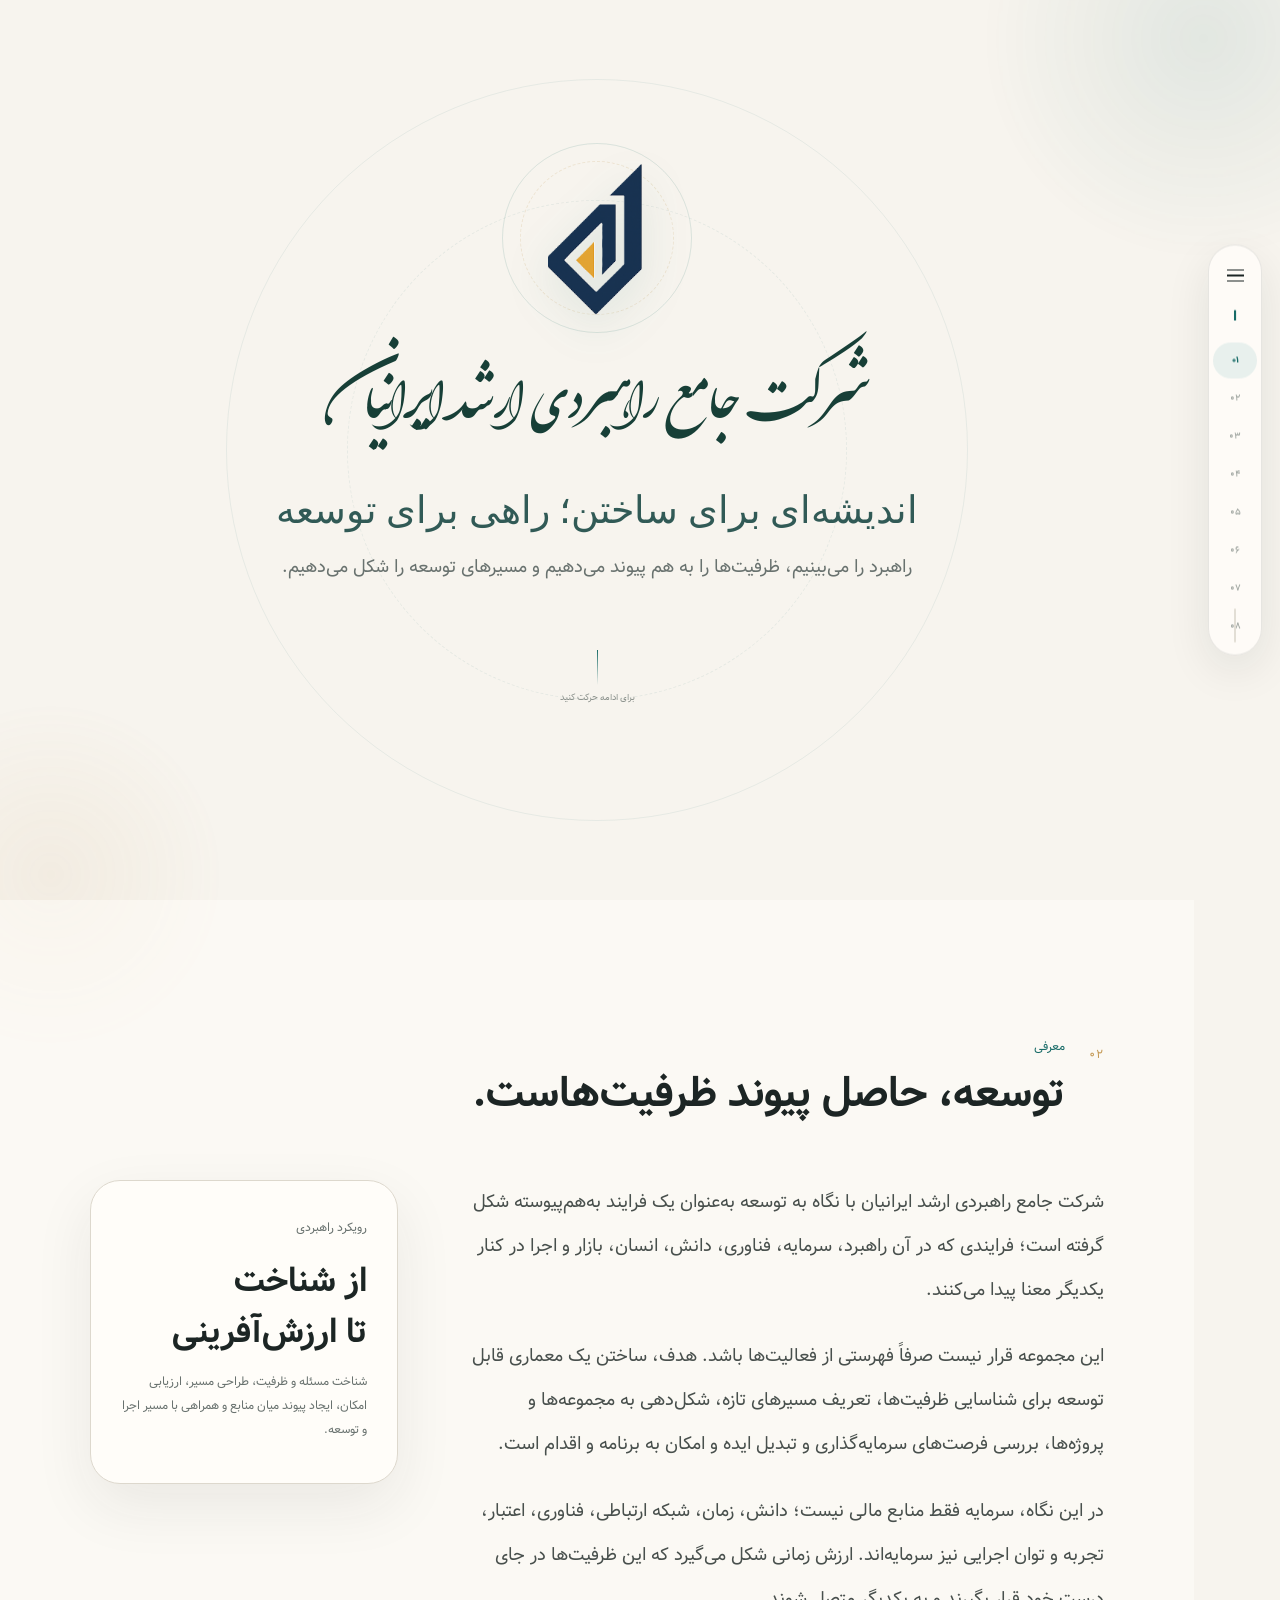
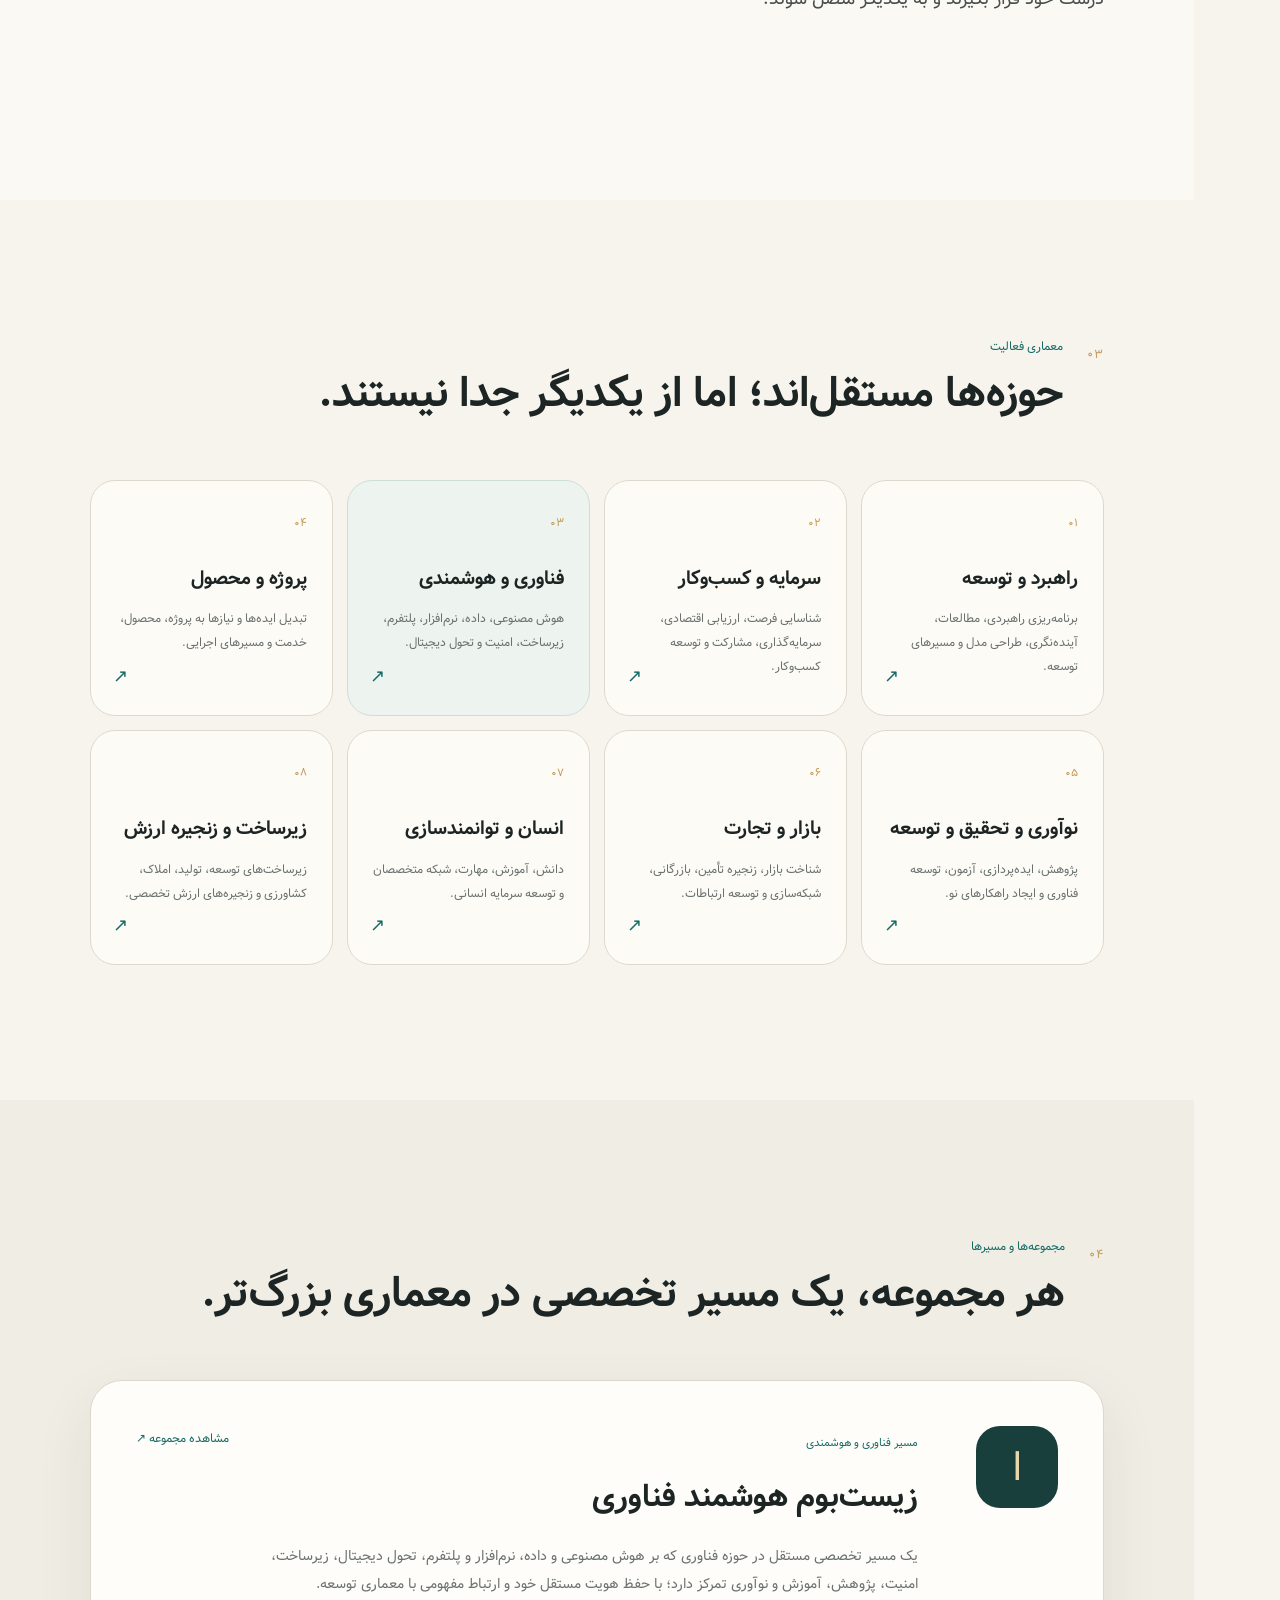
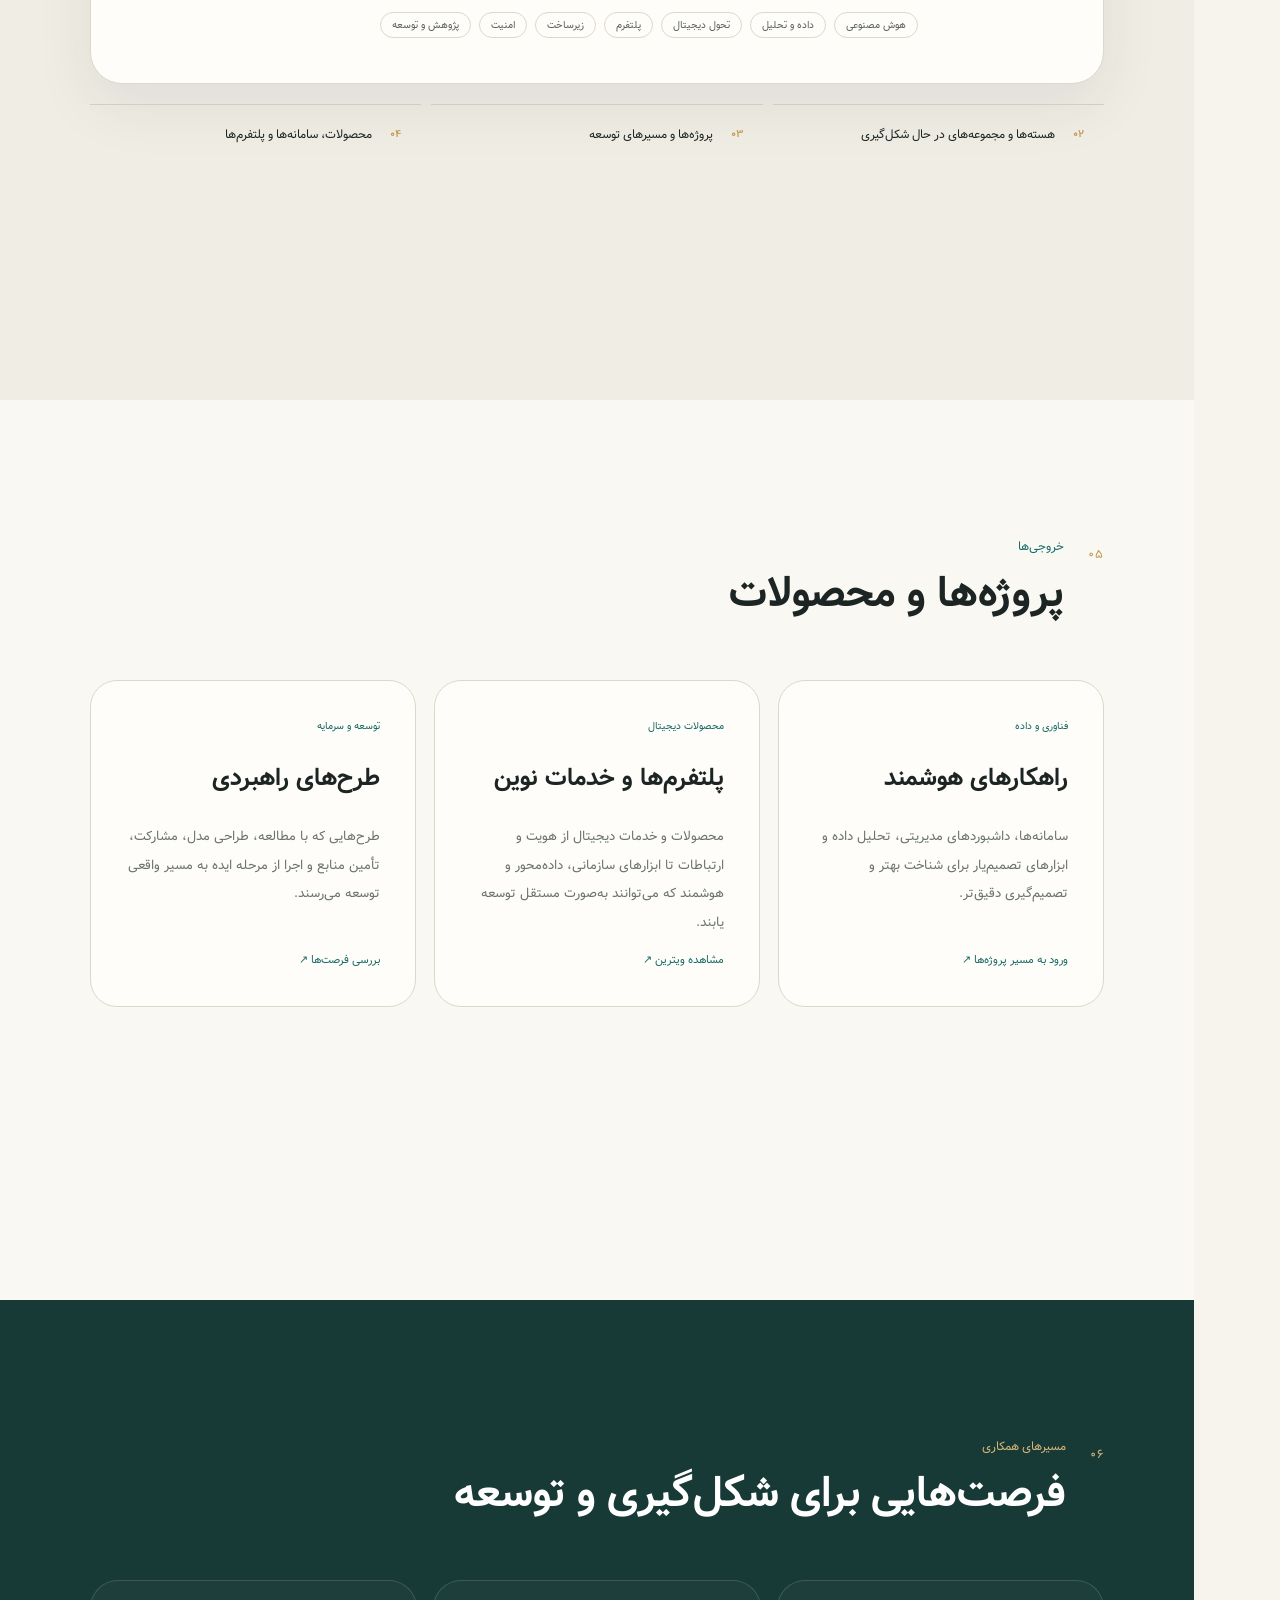
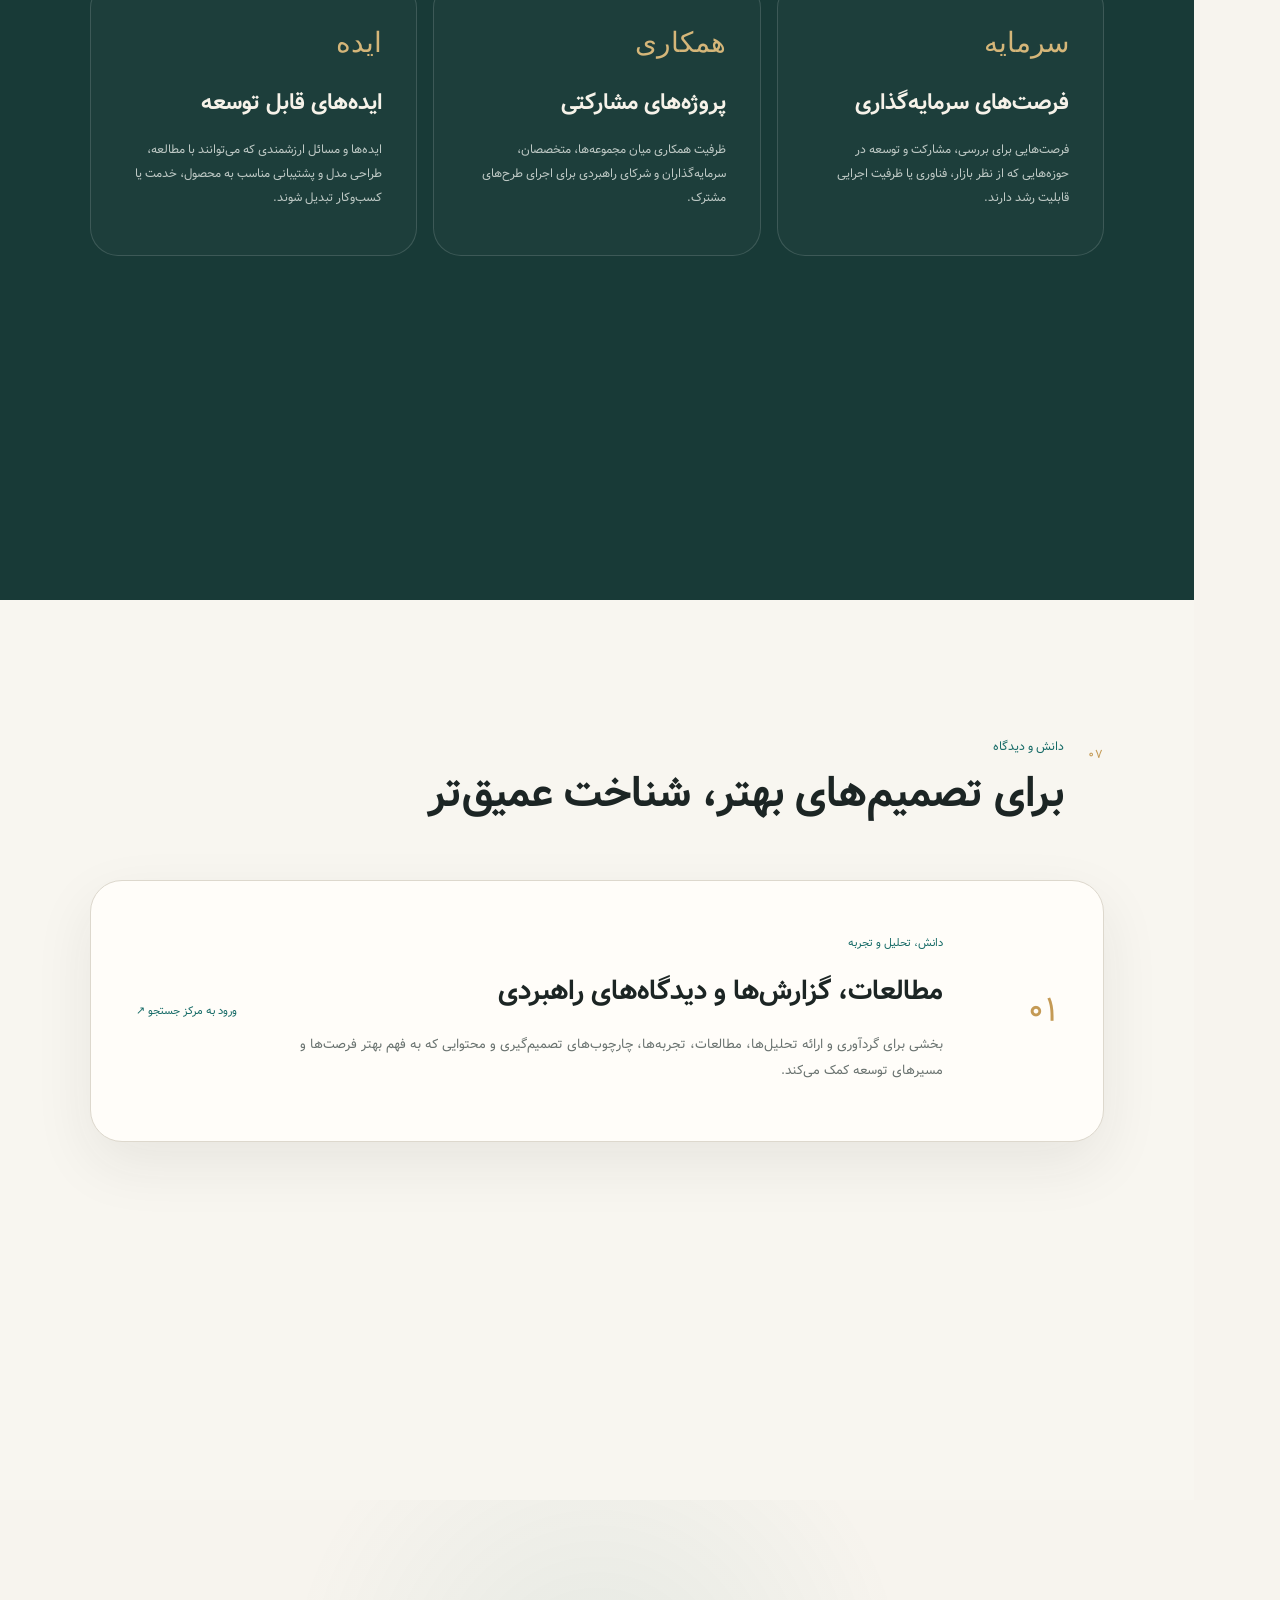
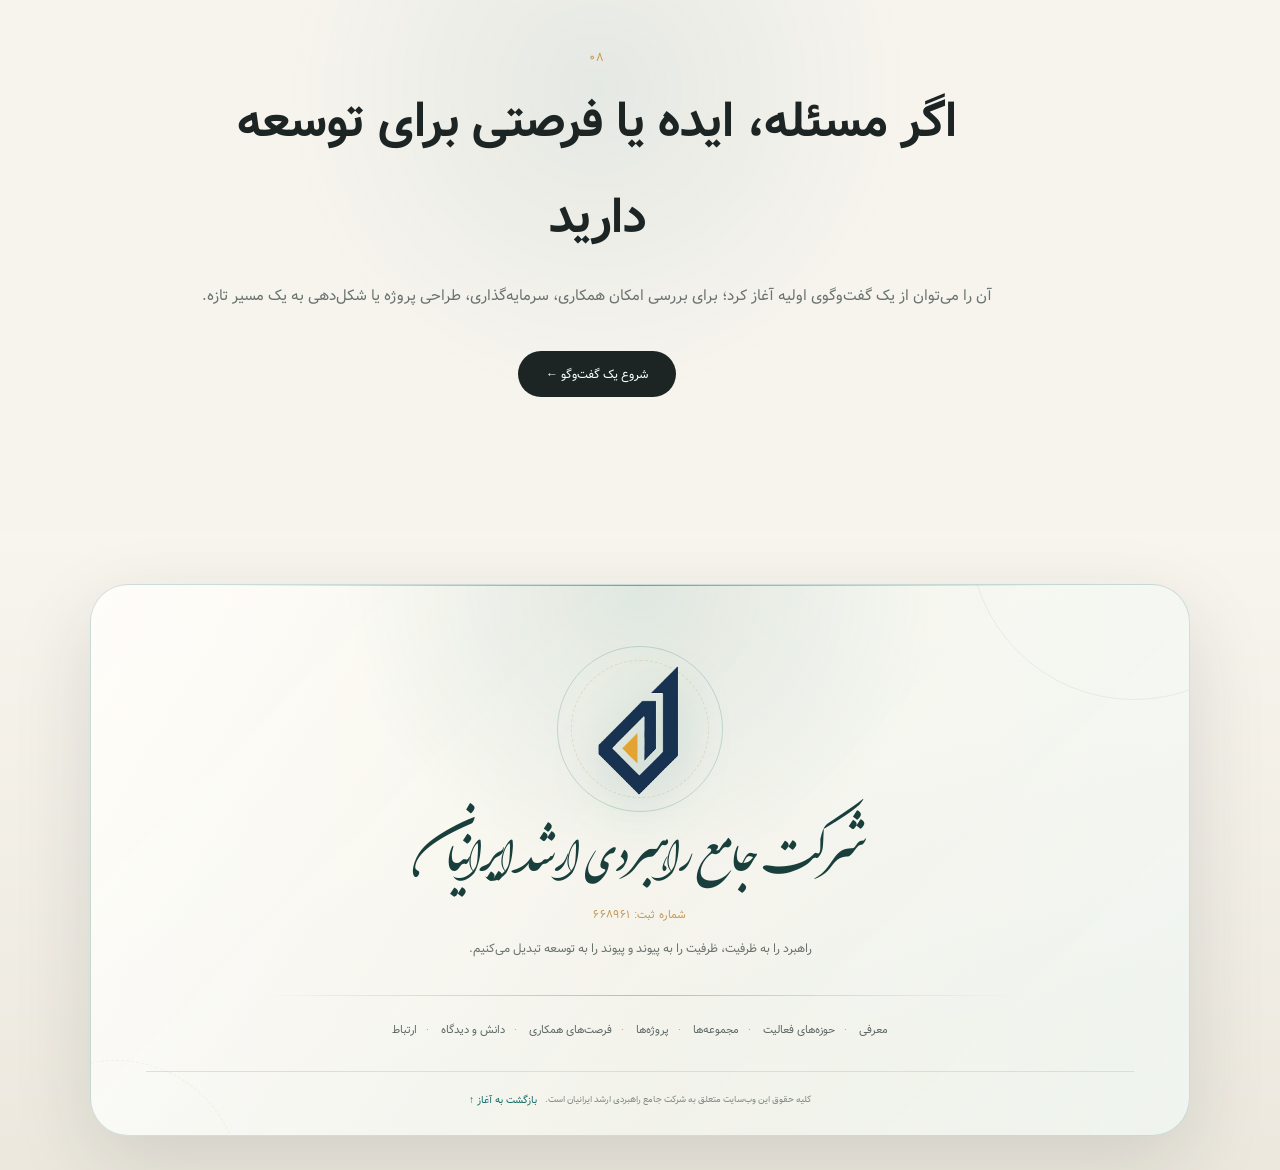
==== commit bc83d080: "Fix main title font and logo link" ====
--- a/index.html
+++ b/index.html
@@ -1 +1 @@
-<!doctype html><html lang="fa" dir="rtl"><head><meta charset="utf-8"><meta name="viewport" content="width=device-width,initial-scale=1"><meta name="theme-color" content="#f7f4ee"><title>شرکت جامع راهبردی ارشد ایرانیان</title><meta name="description" content="شرکت جامع راهبردی ارشد ایرانیان؛ درگاه راهبرد، توسعه، سرمایه، فناوری، پروژه، دانش و فرصت‌های همکاری."><link rel="icon" href="arshadiranianlogo.png" type="image/png"><link rel="stylesheet" href="index.css?v=3"><style>.footer-site-title{font-family:'Iran Nastaliq','IranNastaliq','Shekasteh',serif!important;font-size:clamp(34px,4vw,52px)!important;line-height:1.35!important;white-space:nowrap!important;display:block!important;color:#193f3c!important;font-weight:400!important;margin:0!important}.footer-registration{display:block;color:var(--accent2);font-family:Vazir,Tahoma,sans-serif;font-size:11px;margin-top:4px;letter-spacing:.3px}.footer-brand-copy{text-align:center!important}.footer-brand{flex-direction:column!important;gap:12px!important}.footer-brand-copy p{margin-top:10px!important}.footer-bottom{justify-content:center!important;text-align:center!important;gap:8px!important}@media (min-width:701px){.side-rail{transition:width .35s ease,box-shadow .35s ease}.side-rail:has(.side-nav.menu-open){width:255px;padding-left:10px;padding-right:10px}.side-nav.menu-open{align-items:stretch;gap:5px;padding:2px 8px}.side-nav.menu-open a{width:100%;height:39px;justify-content:flex-start;padding:0 14px;border-radius:20px;gap:12px}.side-nav.menu-open a b{font-size:10px;min-width:22px}.side-nav.menu-open a span{position:static;opacity:1;transform:none;background:transparent;color:var(--ink);font-size:12px;padding:0;pointer-events:auto}.side-nav.menu-open a:hover span{color:var(--accent)}.side-nav.menu-open a.active{background:#e8f0ed}.side-nav.menu-open+.rail-progress{right:7px}}.intro h1{white-space:nowrap!important;font-size:clamp(32px,4.8vw,62px)!important}.calligraphy{font-size:clamp(22px,3vw,40px)!important}@media(max-width:700px){.intro h1{font-size:clamp(25px,7vw,38px)!important}.calligraphy{font-size:30px!important}}</style></head><body><div class="ambient ambient-a"></div><div class="ambient ambient-b"></div><aside class="side-rail" aria-label="ناوبری اصلی"><button class="rail-toggle" id="menuToggle" aria-label="باز کردن منو" aria-expanded="false"><span></span><span></span><span></span></button><div class="rail-mark">ا</div><nav class="side-nav" id="sideNav"><a class="active" href="#home"><b>۰۱</b><span>خانه</span></a><a href="#about"><b>۰۲</b><span>معرفی</span></a><a href="#domains"><b>۰۳</b><span>حوزه‌ها</span></a><a href="#collections"><b>۰۴</b><span>مجموعه‌ها</span></a><a href="#projects"><b>۰۵</b><span>پروژه‌ها و محصولات</span></a><a href="#opportunities"><b>۰۶</b><span>فرصت‌ها</span></a><a href="#knowledge"><b>۰۷</b><span>دانش و دیدگاه</span></a><a href="#contact"><b>۰۸</b><span>ارتباط</span></a></nav><div class="rail-progress"><span id="progress"></span></div></aside><main><section id="home" class="intro section"><div class="intro-orbit orbit-one"></div><div class="intro-orbit orbit-two"></div><div class="intro-inner reveal"><div class="logo-wrap"><div class="logo-halo"></div><img src="arshadiranianlogo.png" alt="نشان شرکت جامع راهبردی ارشد ایرانیان" class="main-logo"></div><p class="eyebrow">شرکت جامع راهبردی</p><h1>شرکت جامع راهبردی ارشد ایرانیان</h1><div class="calligraphy">اندیشه‌ای برای ساختن؛ راهی برای توسعه</div><p class="slogan">راهبرد را می‌بینیم، ظرفیت‌ها را به هم پیوند می‌دهیم و مسیرهای توسعه را شکل می‌دهیم.</p><div class="scroll-cue"><span></span><small>برای ادامه حرکت کنید</small></div></div></section><section id="about" class="section about"><div class="section-head reveal"><span class="section-no">۰۲</span><div><small>معرفی</small><h2>توسعه، حاصل پیوند ظرفیت‌هاست.</h2></div></div><div class="about-grid"><div class="about-lead reveal"><p>شرکت جامع راهبردی ارشد ایرانیان با نگاه به توسعه به‌عنوان یک فرایند به‌هم‌پیوسته شکل گرفته است؛ فرایندی که در آن راهبرد، سرمایه، فناوری، دانش، انسان، بازار و اجرا در کنار یکدیگر معنا پیدا می‌کنند.</p><p>این مجموعه قرار نیست صرفاً فهرستی از فعالیت‌ها باشد. هدف، ساختن یک معماری قابل توسعه برای شناسایی ظرفیت‌ها، تعریف مسیرهای تازه، شکل‌دهی به مجموعه‌ها و پروژه‌ها، بررسی فرصت‌های سرمایه‌گذاری و تبدیل ایده و امکان به برنامه و اقدام است.</p><p>در این نگاه، سرمایه فقط منابع مالی نیست؛ دانش، زمان، شبکه ارتباطی، فناوری، اعتبار، تجربه و توان اجرایی نیز سرمایه‌اند. ارزش زمانی شکل می‌گیرد که این ظرفیت‌ها در جای درست خود قرار بگیرند و به یکدیگر متصل شوند.</p></div><div class="about-note reveal"><span>رویکرد راهبردی</span><strong>از شناخت<br>تا ارزش‌آفرینی</strong><p>شناخت مسئله و ظرفیت، طراحی مسیر، ارزیابی امکان، ایجاد پیوند میان منابع و همراهی با مسیر اجرا و توسعه.</p></div></div></section><section id="domains" class="section domains"><div class="section-head reveal"><span class="section-no">۰۳</span><div><small>معماری فعالیت</small><h2>حوزه‌ها مستقل‌اند؛ اما از یکدیگر جدا نیستند.</h2></div></div><div class="domain-grid"><a class="domain-card reveal" href="pages/strategy.html"><span>۰۱</span><h3>راهبرد و توسعه</h3><p>برنامه‌ریزی راهبردی، مطالعات، آینده‌نگری، طراحی مدل و مسیرهای توسعه.</p><i>↗</i></a><a class="domain-card reveal" href="pages/investment.html"><span>۰۲</span><h3>سرمایه و کسب‌وکار</h3><p>شناسایی فرصت، ارزیابی اقتصادی، سرمایه‌گذاری، مشارکت و توسعه کسب‌وکار.</p><i>↗</i></a><a class="domain-card featured reveal" href="pages/innovation.html"><span>۰۳</span><h3>فناوری و هوشمندی</h3><p>هوش مصنوعی، داده، نرم‌افزار، پلتفرم، زیرساخت، امنیت و تحول دیجیتال.</p><i>↗</i></a><a class="domain-card reveal" href="pages/projects.html"><span>۰۴</span><h3>پروژه و محصول</h3><p>تبدیل ایده‌ها و نیازها به پروژه، محصول، خدمت و مسیرهای اجرایی.</p><i>↗</i></a><a class="domain-card reveal" href="pages/ecosystem.html"><span>۰۵</span><h3>نوآوری و تحقیق و توسعه</h3><p>پژوهش، ایده‌پردازی، آزمون، توسعه فناوری و ایجاد راهکارهای نو.</p><i>↗</i></a><a class="domain-card reveal" href="pages/showcase.html"><span>۰۶</span><h3>بازار و تجارت</h3><p>شناخت بازار، زنجیره تأمین، بازرگانی، شبکه‌سازی و توسعه ارتباطات.</p><i>↗</i></a><a class="domain-card reveal" href="pages/about.html"><span>۰۷</span><h3>انسان و توانمندسازی</h3><p>دانش، آموزش، مهارت، شبکه متخصصان و توسعه سرمایه انسانی.</p><i>↗</i></a><a class="domain-card reveal" href="pages/ecosystem.html"><span>۰۸</span><h3>زیرساخت و زنجیره ارزش</h3><p>زیرساخت‌های توسعه، تولید، املاک، کشاورزی و زنجیره‌های ارزش تخصصی.</p><i>↗</i></a></div></section><section id="collections" class="section collections"><div class="section-head reveal"><span class="section-no">۰۴</span><div><small>مجموعه‌ها و مسیرها</small><h2>هر مجموعه، یک مسیر تخصصی در معماری بزرگ‌تر.</h2></div></div><div class="collection-feature reveal"><div class="collection-symbol">ا</div><div><span class="tag">مسیر فناوری و هوشمندی</span><h3>زیست‌بوم هوشمند فناوری</h3><p>یک مسیر تخصصی مستقل در حوزه فناوری که بر هوش مصنوعی و داده، نرم‌افزار و پلتفرم، تحول دیجیتال، زیرساخت، امنیت، پژوهش، آموزش و نوآوری تمرکز دارد؛ با حفظ هویت مستقل خود و ارتباط مفهومی با معماری توسعه.</p><div class="chips"><span>هوش مصنوعی</span><span>داده و تحلیل</span><span>تحول دیجیتال</span><span>پلتفرم</span><span>زیرساخت</span><span>امنیت</span><span>پژوهش و توسعه</span></div></div><a href="https://zbhf.ir/" target="_blank" rel="noopener" class="text-link">مشاهده مجموعه ↗</a></div><div class="collection-list reveal"><div><b>۰۲</b><span>هسته‌ها و مجموعه‌های در حال شکل‌گیری</span></div><div><b>۰۳</b><span>پروژه‌ها و مسیرهای توسعه</span></div><div><b>۰۴</b><span>محصولات، سامانه‌ها و پلتفرم‌ها</span></div></div></section><section id="projects" class="section projects"><div class="section-head reveal"><span class="section-no">۰۵</span><div><small>خروجی‌ها</small><h2>پروژه‌ها و محصولات</h2></div></div><div class="project-grid"><article class="project-card reveal"><small>فناوری و داده</small><h3>راهکارهای هوشمند</h3><p>سامانه‌ها، داشبوردهای مدیریتی، تحلیل داده و ابزارهای تصمیم‌یار برای شناخت بهتر و تصمیم‌گیری دقیق‌تر.</p><a href="pages/projects.html">ورود به مسیر پروژه‌ها ↗</a></article><article class="project-card reveal"><small>محصولات دیجیتال</small><h3>پلتفرم‌ها و خدمات نوین</h3><p>محصولات و خدمات دیجیتال از هویت و ارتباطات تا ابزارهای سازمانی، داده‌محور و هوشمند که می‌توانند به‌صورت مستقل توسعه یابند.</p><a href="pages/showcase.html">مشاهده ویترین ↗</a></article><article class="project-card reveal"><small>توسعه و سرمایه</small><h3>طرح‌های راهبردی</h3><p>طرح‌هایی که با مطالعه، طراحی مدل، مشارکت، تأمین منابع و اجرا از مرحله ایده به مسیر واقعی توسعه می‌رسند.</p><a href="pages/investment.html">بررسی فرصت‌ها ↗</a></article></div></section><section id="opportunities" class="section opportunities"><div class="section-head reveal"><span class="section-no">۰۶</span><div><small>مسیرهای همکاری</small><h2>فرصت‌هایی برای شکل‌گیری و توسعه</h2></div></div><div class="opportunity-grid"><div class="opportunity reveal"><span>سرمایه</span><h3>فرصت‌های سرمایه‌گذاری</h3><p>فرصت‌هایی برای بررسی، مشارکت و توسعه در حوزه‌هایی که از نظر بازار، فناوری یا ظرفیت اجرایی قابلیت رشد دارند.</p></div><div class="opportunity reveal"><span>همکاری</span><h3>پروژه‌های مشارکتی</h3><p>ظرفیت همکاری میان مجموعه‌ها، متخصصان، سرمایه‌گذاران و شرکای راهبردی برای اجرای طرح‌های مشترک.</p></div><div class="opportunity reveal"><span>ایده</span><h3>ایده‌های قابل توسعه</h3><p>ایده‌ها و مسائل ارزشمندی که می‌توانند با مطالعه، طراحی مدل و پشتیبانی مناسب به محصول، خدمت یا کسب‌وکار تبدیل شوند.</p></div></div></section><section id="knowledge" class="section knowledge"><div class="section-head reveal"><span class="section-no">۰۷</span><div><small>دانش و دیدگاه</small><h2>برای تصمیم‌های بهتر، شناخت عمیق‌تر</h2></div></div><div class="knowledge-panel reveal"><div class="knowledge-number">۰۱</div><div><span>دانش، تحلیل و تجربه</span><h3>مطالعات، گزارش‌ها و دیدگاه‌های راهبردی</h3><p>بخشی برای گردآوری و ارائه تحلیل‌ها، مطالعات، تجربه‌ها، چارچوب‌های تصمیم‌گیری و محتوایی که به فهم بهتر فرصت‌ها و مسیرهای توسعه کمک می‌کند.</p></div><a href="pages/search.html">ورود به مرکز جستجو ↗</a></div></section><section id="contact" class="section contact"><div class="contact-inner reveal"><span class="section-no">۰۸</span><h2>اگر مسئله، ایده یا فرصتی برای توسعه دارید</h2><p>آن را می‌توان از یک گفت‌وگوی اولیه آغاز کرد؛ برای بررسی امکان همکاری، سرمایه‌گذاری، طراحی پروژه یا شکل‌دهی به یک مسیر تازه.</p><a class="contact-button" href="pages/contact.html">شروع یک گفت‌وگو ←</a></div></section></main><footer class="site-footer"><div class="footer-shell"><div class="footer-orbit footer-orbit-a"></div><div class="footer-orbit footer-orbit-b"></div><div class="footer-brand"><a class="footer-logo-link" href="#home" aria-label="بازگشت به صفحه اصلی"><span class="footer-logo-halo"></span><img src="arshadiranianlogo.png" alt="لوگوی شرکت جامع راهبردی ارشد ایرانیان"></a><div class="footer-brand-copy"><strong class="footer-site-title">شرکت جامع راهبردی ارشد ایرانیان</strong><small class="footer-registration">شماره ثبت: ۶۶۸۹۶۱</small><p>راهبرد را به ظرفیت، ظرفیت را به پیوند و پیوند را به توسعه تبدیل می‌کنیم.</p></div></div><div class="footer-divider"></div><nav class="footer-links" aria-label="پیوندهای فوتر"><a href="#about">معرفی</a><a href="#domains">حوزه‌های فعالیت</a><a href="#collections">مجموعه‌ها</a><a href="#projects">پروژه‌ها</a><a href="#opportunities">فرصت‌های همکاری</a><a href="#knowledge">دانش و دیدگاه</a><a href="#contact">ارتباط</a></nav><div class="footer-bottom"><span>کلیه حقوق این وب‌سایت متعلق به شرکت جامع راهبردی ارشد ایرانیان است.</span><a href="#home">بازگشت به آغاز ↑</a></div></div></footer><button class="rail-toggle" id="topButton" type="button" aria-label="بازگشت به بالا" style="position:fixed;left:18px;bottom:18px;background:var(--ink);color:#fff;width:42px;height:42px;z-index:25;box-shadow:0 10px 30px rgba(0,0,0,.12)">↑</button><script>const nav=document.getElementById('sideNav'),toggle=document.getElementById('menuToggle'),topButton=document.getElementById('topButton'),links=[...document.querySelectorAll('.side-nav a')],sections=[...document.querySelectorAll('main section[id]')],progress=document.getElementById('progress');toggle?.addEventListener('click',()=>{const opened=nav.classList.toggle('menu-open');toggle.setAttribute('aria-expanded',opened?'true':'false');toggle.setAttribute('aria-label',opened?'بستن منو':'باز کردن منو')});links.forEach(a=>a.addEventListener('click',()=>{nav.classList.remove('menu-open');toggle?.setAttribute('aria-expanded','false');toggle?.setAttribute('aria-label','باز کردن منو')}));const revealObserver=new IntersectionObserver(entries=>entries.forEach(e=>{if(e.isIntersecting)e.target.classList.add('visible')}),{threshold:.12});document.querySelectorAll('.reveal').forEach(e=>revealObserver.observe(e));const sectionObserver=new IntersectionObserver(entries=>entries.forEach(e=>{if(e.isIntersecting){links.forEach(a=>a.classList.toggle('active',a.getAttribute('href')==='#'+e.target.id));}}),{rootMargin:'-35% 0px -55% 0px',threshold:0});sections.forEach(s=>sectionObserver.observe(s));window.addEventListener('scroll',()=>{const max=document.documentElement.scrollHeight-innerHeight;progress.style.height=(max>0?(scrollY/max)*100:0)+'%';topButton.style.opacity=scrollY>450?'1':'0';topButton.style.pointerEvents=scrollY>450?'auto':'none'});topButton.addEventListener('click',()=>scrollTo({top:0,behavior:'smooth'}));</script></body></html>+<!doctype html><html lang="fa" dir="rtl"><head><meta charset="utf-8"><meta name="viewport" content="width=device-width,initial-scale=1"><meta name="theme-color" content="#f7f4ee"><title>شرکت جامع راهبردی ارشد ایرانیان</title><meta name="description" content="شرکت جامع راهبردی ارشد ایرانیان؛ درگاه راهبرد، توسعه، سرمایه، فناوری، پروژه، دانش و فرصت‌های همکاری."><link rel="icon" href="arshadiranianlogo.png" type="image/png"><link rel="stylesheet" href="index.css?v=3"><style>.main-logo-link{width:100%;height:100%;display:grid;place-items:center;position:relative;border-radius:50%;cursor:pointer}.main-logo-link:hover .main-logo{transform:scale(1.035)}.footer-site-title{font-family:'Iran Nastaliq','IranNastaliq','Shekasteh',serif!important;font-size:clamp(34px,4vw,52px)!important;line-height:1.35!important;white-space:nowrap!important;display:block!important;color:#193f3c!important;font-weight:400!important;margin:0!important}.footer-registration{display:block;color:var(--accent2);font-family:Vazir,Tahoma,sans-serif;font-size:11px;margin-top:4px;letter-spacing:.3px}.footer-brand-copy{text-align:center!important}.footer-brand{flex-direction:column!important;gap:12px!important}.footer-brand-copy p{margin-top:10px!important}.footer-bottom{justify-content:center!important;text-align:center!important;gap:8px!important}@media (min-width:701px){.side-rail{transition:width .35s ease,box-shadow .35s ease}.side-rail:has(.side-nav.menu-open){width:255px;padding-left:10px;padding-right:10px}.side-nav.menu-open{align-items:stretch;gap:5px;padding:2px 8px}.side-nav.menu-open a{width:100%;height:39px;justify-content:flex-start;padding:0 14px;border-radius:20px;gap:12px}.side-nav.menu-open a b{font-size:10px;min-width:22px}.side-nav.menu-open a span{position:static;opacity:1;transform:none;background:transparent;color:var(--ink);font-size:12px;padding:0;pointer-events:auto}.side-nav.menu-open a:hover span{color:var(--accent)}.side-nav.menu-open a.active{background:#e8f0ed}.side-nav.menu-open+.rail-progress{right:7px}}.intro h1{white-space:nowrap!important;font-size:clamp(32px,4.8vw,62px)!important}.calligraphy{font-size:clamp(22px,3vw,40px)!important}@media(max-width:700px){.intro h1{font-size:clamp(25px,7vw,38px)!important}.calligraphy{font-size:30px!important}}</style></head><body><div class="ambient ambient-a"></div><div class="ambient ambient-b"></div><aside class="side-rail" aria-label="ناوبری اصلی"><button class="rail-toggle" id="menuToggle" aria-label="باز کردن منو" aria-expanded="false"><span></span><span></span><span></span></button><div class="rail-mark">ا</div><nav class="side-nav" id="sideNav"><a class="active" href="#home"><b>۰۱</b><span>خانه</span></a><a href="#about"><b>۰۲</b><span>معرفی</span></a><a href="#domains"><b>۰۳</b><span>حوزه‌ها</span></a><a href="#collections"><b>۰۴</b><span>مجموعه‌ها</span></a><a href="#projects"><b>۰۵</b><span>پروژه‌ها و محصولات</span></a><a href="#opportunities"><b>۰۶</b><span>فرصت‌ها</span></a><a href="#knowledge"><b>۰۷</b><span>دانش و دیدگاه</span></a><a href="#contact"><b>۰۸</b><span>ارتباط</span></a></nav><div class="rail-progress"><span id="progress"></span></div></aside><main><section id="home" class="intro section"><div class="intro-orbit orbit-one"></div><div class="intro-orbit orbit-two"></div><div class="intro-inner reveal"><div class="logo-wrap"><a class="main-logo-link" href="#home" aria-label="بازگشت به صفحه اصلی"><div class="logo-halo"></div><img src="arshadiranianlogo.png" alt="نشان شرکت جامع راهبردی ارشد ایرانیان" class="main-logo"></a></div><p class="eyebrow">شرکت جامع راهبردی</p><h1>شرکت جامع راهبردی ارشد ایرانیان</h1><div class="calligraphy">اندیشه‌ای برای ساختن؛ راهی برای توسعه</div><p class="slogan">راهبرد را می‌بینیم، ظرفیت‌ها را به هم پیوند می‌دهیم و مسیرهای توسعه را شکل می‌دهیم.</p><div class="scroll-cue"><span></span><small>برای ادامه حرکت کنید</small></div></div></section><section id="about" class="section about"><div class="section-head reveal"><span class="section-no">۰۲</span><div><small>معرفی</small><h2>توسعه، حاصل پیوند ظرفیت‌هاست.</h2></div></div><div class="about-grid"><div class="about-lead reveal"><p>شرکت جامع راهبردی ارشد ایرانیان با نگاه به توسعه به‌عنوان یک فرایند به‌هم‌پیوسته شکل گرفته است؛ فرایندی که در آن راهبرد، سرمایه، فناوری، دانش، انسان، بازار و اجرا در کنار یکدیگر معنا پیدا می‌کنند.</p><p>این مجموعه قرار نیست صرفاً فهرستی از فعالیت‌ها باشد. هدف، ساختن یک معماری قابل توسعه برای شناسایی ظرفیت‌ها، تعریف مسیرهای تازه، شکل‌دهی به مجموعه‌ها و پروژه‌ها، بررسی فرصت‌های سرمایه‌گذاری و تبدیل ایده و امکان به برنامه و اقدام است.</p><p>در این نگاه، سرمایه فقط منابع مالی نیست؛ دانش، زمان، شبکه ارتباطی، فناوری، اعتبار، تجربه و توان اجرایی نیز سرمایه‌اند. ارزش زمانی شکل می‌گیرد که این ظرفیت‌ها در جای درست خود قرار بگیرند و به یکدیگر متصل شوند.</p></div><div class="about-note reveal"><span>رویکرد راهبردی</span><strong>از شناخت<br>تا ارزش‌آفرینی</strong><p>شناخت مسئله و ظرفیت، طراحی مسیر، ارزیابی امکان، ایجاد پیوند میان منابع و همراهی با مسیر اجرا و توسعه.</p></div></div></section><section id="domains" class="section domains"><div class="section-head reveal"><span class="section-no">۰۳</span><div><small>معماری فعالیت</small><h2>حوزه‌ها مستقل‌اند؛ اما از یکدیگر جدا نیستند.</h2></div></div><div class="domain-grid"><a class="domain-card reveal" href="pages/strategy.html"><span>۰۱</span><h3>راهبرد و توسعه</h3><p>برنامه‌ریزی راهبردی، مطالعات، آینده‌نگری، طراحی مدل و مسیرهای توسعه.</p><i>↗</i></a><a class="domain-card reveal" href="pages/investment.html"><span>۰۲</span><h3>سرمایه و کسب‌وکار</h3><p>شناسایی فرصت، ارزیابی اقتصادی، سرمایه‌گذاری، مشارکت و توسعه کسب‌وکار.</p><i>↗</i></a><a class="domain-card featured reveal" href="pages/innovation.html"><span>۰۳</span><h3>فناوری و هوشمندی</h3><p>هوش مصنوعی، داده، نرم‌افزار، پلتفرم، زیرساخت، امنیت و تحول دیجیتال.</p><i>↗</i></a><a class="domain-card reveal" href="pages/projects.html"><span>۰۴</span><h3>پروژه و محصول</h3><p>تبدیل ایده‌ها و نیازها به پروژه، محصول، خدمت و مسیرهای اجرایی.</p><i>↗</i></a><a class="domain-card reveal" href="pages/ecosystem.html"><span>۰۵</span><h3>نوآوری و تحقیق و توسعه</h3><p>پژوهش، ایده‌پردازی، آزمون، توسعه فناوری و ایجاد راهکارهای نو.</p><i>↗</i></a><a class="domain-card reveal" href="pages/showcase.html"><span>۰۶</span><h3>بازار و تجارت</h3><p>شناخت بازار، زنجیره تأمین، بازرگانی، شبکه‌سازی و توسعه ارتباطات.</p><i>↗</i></a><a class="domain-card reveal" href="pages/about.html"><span>۰۷</span><h3>انسان و توانمندسازی</h3><p>دانش، آموزش، مهارت، شبکه متخصصان و توسعه سرمایه انسانی.</p><i>↗</i></a><a class="domain-card reveal" href="pages/ecosystem.html"><span>۰۸</span><h3>زیرساخت و زنجیره ارزش</h3><p>زیرساخت‌های توسعه، تولید، املاک، کشاورزی و زنجیره‌های ارزش تخصصی.</p><i>↗</i></a></div></section><section id="collections" class="section collections"><div class="section-head reveal"><span class="section-no">۰۴</span><div><small>مجموعه‌ها و مسیرها</small><h2>هر مجموعه، یک مسیر تخصصی در معماری بزرگ‌تر.</h2></div></div><div class="collection-feature reveal"><div class="collection-symbol">ا</div><div><span class="tag">مسیر فناوری و هوشمندی</span><h3>زیست‌بوم هوشمند فناوری</h3><p>یک مسیر تخصصی مستقل در حوزه فناوری که بر هوش مصنوعی و داده، نرم‌افزار و پلتفرم، تحول دیجیتال، زیرساخت، امنیت، پژوهش، آموزش و نوآوری تمرکز دارد؛ با حفظ هویت مستقل خود و ارتباط مفهومی با معماری توسعه.</p><div class="chips"><span>هوش مصنوعی</span><span>داده و تحلیل</span><span>تحول دیجیتال</span><span>پلتفرم</span><span>زیرساخت</span><span>امنیت</span><span>پژوهش و توسعه</span></div></div><a href="https://zbhf.ir/" target="_blank" rel="noopener" class="text-link">مشاهده مجموعه ↗</a></div><div class="collection-list reveal"><div><b>۰۲</b><span>هسته‌ها و مجموعه‌های در حال شکل‌گیری</span></div><div><b>۰۳</b><span>پروژه‌ها و مسیرهای توسعه</span></div><div><b>۰۴</b><span>محصولات، سامانه‌ها و پلتفرم‌ها</span></div></div></section><section id="projects" class="section projects"><div class="section-head reveal"><span class="section-no">۰۵</span><div><small>خروجی‌ها</small><h2>پروژه‌ها و محصولات</h2></div></div><div class="project-grid"><article class="project-card reveal"><small>فناوری و داده</small><h3>راهکارهای هوشمند</h3><p>سامانه‌ها، داشبوردهای مدیریتی، تحلیل داده و ابزارهای تصمیم‌یار برای شناخت بهتر و تصمیم‌گیری دقیق‌تر.</p><a href="pages/projects.html">ورود به مسیر پروژه‌ها ↗</a></article><article class="project-card reveal"><small>محصولات دیجیتال</small><h3>پلتفرم‌ها و خدمات نوین</h3><p>محصولات و خدمات دیجیتال از هویت و ارتباطات تا ابزارهای سازمانی، داده‌محور و هوشمند که می‌توانند به‌صورت مستقل توسعه یابند.</p><a href="pages/showcase.html">مشاهده ویترین ↗</a></article><article class="project-card reveal"><small>توسعه و سرمایه</small><h3>طرح‌های راهبردی</h3><p>طرح‌هایی که با مطالعه، طراحی مدل، مشارکت، تأمین منابع و اجرا از مرحله ایده به مسیر واقعی توسعه می‌رسند.</p><a href="pages/investment.html">بررسی فرصت‌ها ↗</a></article></div></section><section id="opportunities" class="section opportunities"><div class="section-head reveal"><span class="section-no">۰۶</span><div><small>مسیرهای همکاری</small><h2>فرصت‌هایی برای شکل‌گیری و توسعه</h2></div></div><div class="opportunity-grid"><div class="opportunity reveal"><span>سرمایه</span><h3>فرصت‌های سرمایه‌گذاری</h3><p>فرصت‌هایی برای بررسی، مشارکت و توسعه در حوزه‌هایی که از نظر بازار، فناوری یا ظرفیت اجرایی قابلیت رشد دارند.</p></div><div class="opportunity reveal"><span>همکاری</span><h3>پروژه‌های مشارکتی</h3><p>ظرفیت همکاری میان مجموعه‌ها، متخصصان، سرمایه‌گذاران و شرکای راهبردی برای اجرای طرح‌های مشترک.</p></div><div class="opportunity reveal"><span>ایده</span><h3>ایده‌های قابل توسعه</h3><p>ایده‌ها و مسائل ارزشمندی که می‌توانند با مطالعه، طراحی مدل و پشتیبانی مناسب به محصول، خدمت یا کسب‌وکار تبدیل شوند.</p></div></div></section><section id="knowledge" class="section knowledge"><div class="section-head reveal"><span class="section-no">۰۷</span><div><small>دانش و دیدگاه</small><h2>برای تصمیم‌های بهتر، شناخت عمیق‌تر</h2></div></div><div class="knowledge-panel reveal"><div class="knowledge-number">۰۱</div><div><span>دانش، تحلیل و تجربه</span><h3>مطالعات، گزارش‌ها و دیدگاه‌های راهبردی</h3><p>بخشی برای گردآوری و ارائه تحلیل‌ها، مطالعات، تجربه‌ها، چارچوب‌های تصمیم‌گیری و محتوایی که به فهم بهتر فرصت‌ها و مسیرهای توسعه کمک می‌کند.</p></div><a href="pages/search.html">ورود به مرکز جستجو ↗</a></div></section><section id="contact" class="section contact"><div class="contact-inner reveal"><span class="section-no">۰۸</span><h2>اگر مسئله، ایده یا فرصتی برای توسعه دارید</h2><p>آن را می‌توان از یک گفت‌وگوی اولیه آغاز کرد؛ برای بررسی امکان همکاری، سرمایه‌گذاری، طراحی پروژه یا شکل‌دهی به یک مسیر تازه.</p><a class="contact-button" href="pages/contact.html">شروع یک گفت‌وگو ←</a></div></section></main><footer class="site-footer"><div class="footer-shell"><div class="footer-orbit footer-orbit-a"></div><div class="footer-orbit footer-orbit-b"></div><div class="footer-brand"><a class="footer-logo-link" href="#home" aria-label="بازگشت به صفحه اصلی"><span class="footer-logo-halo"></span><img src="arshadiranianlogo.png" alt="لوگوی شرکت جامع راهبردی ارشد ایرانیان"></a><div class="footer-brand-copy"><strong class="footer-site-title">شرکت جامع راهبردی ارشد ایرانیان</strong><small class="footer-registration">شماره ثبت: ۶۶۸۹۶۱</small><p>راهبرد را به ظرفیت، ظرفیت را به پیوند و پیوند را به توسعه تبدیل می‌کنیم.</p></div></div><div class="footer-divider"></div><nav class="footer-links" aria-label="پیوندهای فوتر"><a href="#about">معرفی</a><a href="#domains">حوزه‌های فعالیت</a><a href="#collections">مجموعه‌ها</a><a href="#projects">پروژه‌ها</a><a href="#opportunities">فرصت‌های همکاری</a><a href="#knowledge">دانش و دیدگاه</a><a href="#contact">ارتباط</a></nav><div class="footer-bottom"><span>کلیه حقوق این وب‌سایت متعلق به شرکت جامع راهبردی ارشد ایرانیان است.</span><a href="#home">بازگشت به آغاز ↑</a></div></div></footer><button class="rail-toggle" id="topButton" type="button" aria-label="بازگشت به بالا" style="position:fixed;left:18px;bottom:18px;background:var(--ink);color:#fff;width:42px;height:42px;z-index:25;box-shadow:0 10px 30px rgba(0,0,0,.12)">↑</button><script>const nav=document.getElementById('sideNav'),toggle=document.getElementById('menuToggle'),topButton=document.getElementById('topButton'),links=[...document.querySelectorAll('.side-nav a')],sections=[...document.querySelectorAll('main section[id]')],progress=document.getElementById('progress');toggle?.addEventListener('click',()=>{const opened=nav.classList.toggle('menu-open');toggle.setAttribute('aria-expanded',opened?'true':'false');toggle.setAttribute('aria-label',opened?'بستن منو':'باز کردن منو')});links.forEach(a=>a.addEventListener('click',()=>{nav.classList.remove('menu-open');toggle?.setAttribute('aria-expanded','false');toggle?.setAttribute('aria-label','باز کردن منو')}));const revealObserver=new IntersectionObserver(entries=>entries.forEach(e=>{if(e.isIntersecting)e.target.classList.add('visible')}),{threshold:.12});document.querySelectorAll('.reveal').forEach(e=>revealObserver.observe(e));const sectionObserver=new IntersectionObserver(entries=>entries.forEach(e=>{if(e.isIntersecting){links.forEach(a=>a.classList.toggle('active',a.getAttribute('href')==='#'+e.target.id));}}),{rootMargin:'-35% 0px -55% 0px',threshold:0});sections.forEach(s=>sectionObserver.observe(s));window.addEventListener('scroll',()=>{const max=document.documentElement.scrollHeight-innerHeight;progress.style.height=(max>0?(scrollY/max)*100:0)+'%';topButton.style.opacity=scrollY>450?'1':'0';topButton.style.pointerEvents=scrollY>450?'auto':'none'});topButton.addEventListener('click',()=>scrollTo({top:0,behavior:'smooth'}));</script></body></html>
--- a/index.css
+++ b/index.css
@@ -1 +1 @@
-@import url('https://v1.fontapi.ir/css/IranNastaliq');@font-face{font-family:Vazir;src:url('assets/fonts/Vazir.woff') format('woff');font-weight:400;font-display:swap}@font-face{font-family:Vazir;src:url('assets/fonts/Vazir-Bold.woff') format('woff');font-weight:700;font-display:swap}@font-face{font-family:Vazir;src:url('assets/fonts/Vazirmatn-Black.woff2') format('woff2');font-weight:900;font-display:swap}:root{--bg:#f7f4ee;--paper:#fffdf9;--ink:#1c2524;--muted:#69726f;--line:#ddd8cd;--accent:#176b67;--accent2:#c49a55;--shadow:0 22px 60px rgba(37,42,37,.08)}*{box-sizing:border-box}html{scroll-behavior:smooth}body{margin:0;background:var(--bg);color:var(--ink);font-family:Vazir,Tahoma,sans-serif;line-height:2;overflow-x:hidden}a{text-decoration:none;color:inherit}.ambient{position:fixed;border-radius:50%;pointer-events:none;filter:blur(1px);z-index:-1}.ambient-a{width:36vw;height:36vw;top:-15vw;right:-12vw;background:radial-gradient(circle,rgba(23,107,103,.09),transparent 68%)}.ambient-b{width:28vw;height:28vw;bottom:-12vw;left:-10vw;background:radial-gradient(circle,rgba(196,154,85,.08),transparent 68%)}main{margin-right:86px}.section{min-height:100vh;padding:130px clamp(28px,7vw,120px);position:relative}.side-rail{position:fixed;z-index:30;right:18px;top:50%;transform:translateY(-50%);width:54px;min-height:410px;background:rgba(255,253,249,.82);border:1px solid rgba(28,37,36,.1);border-radius:28px;box-shadow:0 15px 45px rgba(27,38,34,.09);backdrop-filter:blur(18px);display:flex;align-items:center;flex-direction:column;padding:10px 0}.rail-toggle{border:0;background:transparent;width:40px;height:40px;border-radius:50%;cursor:pointer;display:grid;place-content:center;gap:4px}.rail-toggle span{width:17px;height:1.5px;background:var(--ink);display:block}.rail-mark{font-weight:900;font-size:15px;color:var(--accent);margin:7px 0 10px}.side-nav{display:flex;flex-direction:column;gap:2px;width:100%;align-items:center}.side-nav a{width:44px;height:36px;border-radius:18px;display:flex;justify-content:center;align-items:center;transition:.35s;position:relative}.side-nav a b{font-size:9px;color:#8d948f;font-weight:400;transition:.3s}.side-nav a span{position:absolute;right:54px;white-space:nowrap;padding:3px 12px;border-radius:14px;background:var(--ink);color:#fff;font-size:11px;opacity:0;transform:translateX(8px);pointer-events:none;transition:.25s}.side-nav a:hover span{opacity:1;transform:none}.side-nav a.active{background:#e8f0ed}.side-nav a.active b{color:var(--accent);font-weight:900}.rail-progress{position:absolute;bottom:12px;width:2px;height:34px;background:#e2ded5;border-radius:4px}.rail-progress span{display:block;width:100%;background:var(--accent);border-radius:4px;height:0;transition:height .15s}.intro{min-height:100vh;display:grid;place-items:center;text-align:center;padding-top:70px;overflow:hidden}.intro-inner{max-width:1050px;position:relative;z-index:2}.logo-wrap{position:relative;width:220px;height:210px;margin:0 auto 18px;display:grid;place-items:center}.main-logo{width:165px;height:155px;object-fit:contain;position:relative;z-index:2;filter:drop-shadow(0 15px 22px rgba(23,107,103,.13))}.logo-halo{position:absolute;width:190px;height:190px;border:1px solid rgba(23,107,103,.13);border-radius:50%;animation:breath 5s ease-in-out infinite}.logo-halo:after{content:"";position:absolute;inset:17px;border:1px dashed rgba(196,154,85,.18);border-radius:50%}.eyebrow{font-size:12px;letter-spacing:2px;color:var(--accent);margin:4px 0}.intro .eyebrow{display:none}.intro h1{font-family:'Shekasteh','Iran Nastaliq','IranNastaliq',serif!important;font-size:clamp(38px,5.5vw,72px);line-height:1.65;margin:0;font-weight:400;letter-spacing:0;color:#173f37}.calligraphy{font-family:'Iran Nastaliq','IranNastaliq','B Mitra',serif;font-size:clamp(34px,5vw,64px);line-height:1.8;color:#315a56;margin:14px 0 4px}.slogan{font-size:clamp(13px,1.5vw,18px);color:var(--muted);margin:0 auto;max-width:680px}.scroll-cue{margin-top:65px;display:flex;flex-direction:column;align-items:center;gap:4px;color:#8c928d}.scroll-cue span{height:35px;width:1px;background:linear-gradient(var(--accent),transparent);animation:scroll 2s infinite}.scroll-cue small{font-size:9px}.intro-orbit{position:absolute;border:1px solid rgba(23,107,103,.07);border-radius:50%}.orbit-one{width:58vw;height:58vw}.orbit-two{width:39vw;height:39vw;border-style:dashed}.section-head{display:flex;gap:24px;align-items:flex-start;margin-bottom:55px}.section-head small{color:var(--accent);font-size:12px}.section-head h2{font-size:clamp(25px,3.5vw,42px);margin:0;line-height:1.5}.section-no{font-size:12px;color:var(--accent2);padding-top:12px;letter-spacing:1px}.about{background:rgba(255,253,249,.5)}.about-grid{max-width:1100px;margin:auto;display:grid;grid-template-columns:1.65fr .8fr;gap:70px;align-items:start}.about-lead{font-size:18px;color:#48504d;line-height:2.45}.about-lead p{margin:0 0 22px}.about-note{background:var(--paper);border:1px solid var(--line);border-radius:30px;padding:30px;box-shadow:var(--shadow)}.about-note span,.about-note p{font-size:12px;color:var(--muted)}.about-note strong{display:block;font-size:34px;line-height:1.5;margin:12px 0}.domain-grid{display:grid;grid-template-columns:repeat(4,1fr);gap:14px}.domain-card{min-height:235px;background:rgba(255,253,249,.78);border:1px solid var(--line);border-radius:25px;padding:25px;position:relative;transition:.4s;overflow:hidden}.domain-card:before{content:"";position:absolute;inset:auto -25% -65% -25%;height:150px;background:radial-gradient(circle,rgba(23,107,103,.08),transparent 65%);transition:.4s}.domain-card:hover{transform:translateY(-7px);border-color:rgba(23,107,103,.3);box-shadow:var(--shadow)}.domain-card span{font-size:11px;color:var(--accent2)}.domain-card h3{font-size:19px;margin:24px 0 10px;line-height:1.7}.domain-card p{font-size:12px;color:var(--muted);line-height:2}.domain-card i{position:absolute;bottom:20px;left:22px;font-style:normal;color:var(--accent);font-size:18px}.domain-card.featured{background:#edf3ef;border-color:#cbded7}.collections{background:#f0ede5}.collection-feature{max-width:1100px;margin:auto;background:var(--paper);border:1px solid var(--line);border-radius:32px;padding:45px;display:grid;grid-template-columns:110px 1fr auto;gap:30px;align-items:start;box-shadow:var(--shadow)}.collection-symbol{width:82px;height:82px;border-radius:24px;background:#193f3c;color:#e8d6ae;display:grid;place-items:center;font-family:Georgia,serif;font-size:38px}.tag{font-size:11px;color:var(--accent)}.collection-feature h3{font-size:31px;margin:8px 0}.collection-feature p{color:var(--muted);font-size:14px;max-width:720px}.chips{display:flex;gap:8px;flex-wrap:wrap}.chips span{border:1px solid var(--line);border-radius:20px;padding:2px 11px;font-size:10px;color:#59625e}.text-link{font-size:12px;color:var(--accent);white-space:nowrap}.collection-list{max-width:1100px;margin:20px auto 0;display:grid;grid-template-columns:repeat(3,1fr);gap:10px}.collection-list div{padding:17px 20px;border-top:1px solid #d3cec2;display:flex;gap:18px;align-items:center;font-size:12px}.collection-list b{color:var(--accent2);font-size:10px}.projects{background:#faf8f3}.project-grid{display:grid;grid-template-columns:repeat(3,1fr);gap:18px}.project-card{padding:35px;border-radius:27px;background:var(--paper);border:1px solid var(--line);min-height:285px;display:flex;flex-direction:column;transition:.35s}.project-card:hover{transform:translateY(-6px);box-shadow:var(--shadow)}.project-card small{color:var(--accent);font-size:10px}.project-card h3{font-size:24px;margin:18px 0 7px}.project-card p{font-size:13px;color:var(--muted);line-height:2.2}.project-card a{margin-top:auto;color:var(--accent);font-size:11px}.opportunities{background:#183a37;color:#f6f2e9}.opportunities .section-head small,.opportunities .section-no{color:#d5b679}.opportunities .section-head h2{color:#fff}.opportunity-grid{display:grid;grid-template-columns:repeat(3,1fr);gap:16px}.opportunity{border:1px solid rgba(255,255,255,.14);border-radius:28px;padding:34px;min-height:260px;transition:.35s;background:rgba(255,255,255,.025)}.opportunity:hover{background:rgba(255,255,255,.06);transform:translateY(-6px)}.opportunity span{font-family:'Iran Nastaliq','IranNastaliq',serif;font-size:28px;color:#d5b679}.opportunity h3{font-size:22px;margin:10px 0}.opportunity p{font-size:12px;color:#bec9c5}.knowledge{background:#f8f6f0}.knowledge-panel{max-width:1050px;margin:auto;padding:45px;background:var(--paper);border:1px solid var(--line);border-radius:32px;display:grid;grid-template-columns:90px 1fr auto;gap:25px;align-items:center;box-shadow:var(--shadow)}.knowledge-number{font-size:34px;color:var(--accent2)}.knowledge-panel span{font-size:11px;color:var(--accent)}.knowledge-panel h3{font-size:27px;margin:6px 0}.knowledge-panel p{font-size:13px;color:var(--muted);max-width:650px}.knowledge-panel>a{font-size:11px;color:var(--accent);white-space:nowrap}.contact{min-height:70vh;display:grid;place-items:center;background:radial-gradient(circle at 50% 30%,rgba(23,107,103,.08),transparent 42%)}.contact-inner{max-width:800px;text-align:center}.contact-inner .section-no{display:block}.contact-inner h2{font-size:clamp(29px,4vw,48px);margin:5px 0}.contact-inner p{color:var(--muted);font-size:15px}.contact-button{display:inline-flex;margin-top:25px;padding:11px 28px;border-radius:28px;background:var(--ink);color:#fff;font-size:12px;transition:.3s}.contact-button:hover{background:var(--accent);transform:translateY(-2px)}footer{border-top:0;padding:54px clamp(22px,7vw,120px) 34px;background:linear-gradient(180deg,#f8f5ee 0%,#ece8de 100%);position:relative;overflow:hidden}.site-footer{margin-right:0}.footer-shell{max-width:1180px;margin:auto;position:relative;border:1px solid rgba(23,107,103,.2);border-radius:38px;padding:54px 55px 25px;background:linear-gradient(135deg,rgba(255,253,249,.96),rgba(239,244,239,.93));box-shadow:0 28px 80px rgba(28,37,36,.13);overflow:hidden;text-align:center}.footer-shell:before{content:"";position:absolute;inset:0;background:radial-gradient(circle at 50% 0%,rgba(23,107,103,.11),transparent 38%),linear-gradient(90deg,transparent 0%,rgba(196,154,85,.045) 50%,transparent 100%);pointer-events:none}.footer-shell:after{content:"";position:absolute;top:0;left:12%;right:12%;height:1px;background:linear-gradient(90deg,transparent,var(--accent2),var(--accent),var(--accent2),transparent);opacity:.55}.footer-orbit{position:absolute;border:1px solid rgba(23,107,103,.08);border-radius:50%;pointer-events:none}.footer-orbit-a{width:330px;height:330px;top:-215px;right:-110px}.footer-orbit-b{width:250px;height:250px;bottom:-175px;left:-100px;border-style:dashed;border-color:rgba(196,154,85,.12)}.footer-brand{position:relative;z-index:2;display:flex;align-items:center;justify-content:center;gap:45px;max-width:820px;margin:auto}.footer-logo-link{width:180px;height:180px;display:grid;place-items:center;position:relative;flex:0 0 180px;border-radius:50%;transition:.4s}.footer-logo-link:hover{transform:translateY(-5px) scale(1.025)}.footer-logo-link img{width:132px;height:132px;object-fit:contain;position:relative;z-index:2;filter:drop-shadow(0 16px 25px rgba(23,107,103,.2))}.footer-logo-halo{position:absolute;width:166px;height:166px;border:1px solid rgba(23,107,103,.2);border-radius:50%;animation:breath 5s ease-in-out infinite}.footer-logo-halo:after{content:"";position:absolute;inset:13px;border:1px dashed rgba(196,154,85,.25);border-radius:50%}.footer-brand-copy{text-align:right;max-width:470px}.footer-brand-copy span{display:block;color:var(--accent);font-size:11px;margin-bottom:7px}.footer-brand-copy strong{display:block;font-size:25px;line-height:1.65;color:#193f3c}.footer-brand-copy p{margin:10px 0 0;color:var(--muted);font-size:12px;line-height:2}.footer-divider{position:relative;z-index:2;width:min(760px,90%);height:1px;background:linear-gradient(90deg,transparent,var(--line),rgba(23,107,103,.35),var(--line),transparent);margin:35px auto 20px}.footer-links{position:relative;z-index:2;display:flex;justify-content:center;align-items:center;flex-wrap:wrap;gap:7px 24px}.footer-links a{font-size:11px;color:#5f6965;position:relative;transition:.3s;padding:3px 0}.footer-links a:hover{color:var(--accent);transform:translateY(-1px)}.footer-links a:not(:last-child):after{content:"·";position:absolute;left:-15px;color:var(--accent2);pointer-events:none}.footer-bottom{position:relative;z-index:2;margin-top:27px;padding-top:18px;border-top:1px solid rgba(221,216,205,.8);display:flex;justify-content:space-between;align-items:center;gap:20px;color:#858c88;font-size:9px}.footer-bottom a{color:var(--accent);font-size:10px;white-space:nowrap}.reveal{opacity:0;transform:translateY(25px);transition:opacity .8s ease,transform .8s ease}.reveal.visible{opacity:1;transform:none}@keyframes breath{0%,100%{transform:scale(.97);opacity:.7}50%{transform:scale(1.04);opacity:1}}@keyframes scroll{0%,100%{opacity:.35;transform:scaleY(.7)}50%{opacity:1;transform:scaleY(1)}}@media(max-width:1050px){.domain-grid{grid-template-columns:repeat(2,1fr)}.about-grid{grid-template-columns:1fr}.collection-feature{grid-template-columns:80px 1fr}.collection-feature .text-link{grid-column:2}.project-grid,.opportunity-grid{grid-template-columns:1fr 1fr}}@media(max-width:700px){main{margin-right:0}.side-rail{right:8px;left:8px;bottom:8px;top:auto;transform:none;width:auto;min-height:0;height:64px;border-radius:22px;padding:5px 8px;display:block}.rail-toggle,.rail-mark,.rail-progress{display:none}.side-nav{height:100%;display:flex;flex-direction:row;overflow-x:auto;justify-content:space-between;gap:4px}.side-nav a{flex:0 0 64px;width:64px;height:52px;display:flex;flex-direction:column;gap:2px}.side-nav a b{font-size:10px}.side-nav a span{position:static;opacity:1;transform:none;background:none;color:#66716c;padding:0;font-size:8px;pointer-events:auto}.side-nav a.active span{color:var(--accent);font-weight:700}.section{padding:90px 22px;min-height:auto}.intro{min-height:100svh;padding-top:35px;padding-bottom:100px}.main-logo{width:145px}.logo-wrap{height:175px}.intro h1{font-size:clamp(34px,9vw,46px);line-height:1.7}.calligraphy{font-size:42px}.domain-grid,.project-grid,.opportunity-grid,.collection-list{grid-template-columns:1fr}.domain-card{min-height:190px}.collection-feature{grid-template-columns:1fr;padding:28px}.collection-feature .text-link{grid-column:auto}.knowledge-panel{grid-template-columns:1fr;padding:30px}.knowledge-panel>a{margin-top:10px}.section-head{margin-bottom:35px}.about-lead{font-size:15px}footer{padding:35px 14px 24px}.footer-shell{padding:34px 20px 21px;border-radius:30px}.footer-brand{flex-direction:column;gap:18px}.footer-logo-link{width:150px;height:150px;flex-basis:150px}.footer-logo-link img{width:112px;height:112px}.footer-logo-halo{width:140px;height:140px}.footer-brand-copy{text-align:center}.footer-brand-copy strong{font-size:20px}.footer-brand-copy p{font-size:11px}.footer-links{gap:5px 16px}.footer-links a{font-size:10px}.footer-links a:not(:last-child):after{left:-10px}.footer-bottom{flex-direction:column;gap:6px;line-height:1.8}.footer-bottom a{font-size:9px}}+@font-face{font-family:'Shekasteh';src:url('assets/fonts/shekasteh%20v2.001.woff') format('woff'),url('assets/fonts/shekasteh%20v2.001.ttf') format('truetype'),url('assets/fonts/shekasteh%20v2.001.eot') format('embedded-opentype');font-weight:400;font-style:normal;font-display:swap}@import url('https://v1.fontapi.ir/css/IranNastaliq');@font-face{font-family:Vazir;src:url('assets/fonts/Vazir.woff') format('woff');font-weight:400;font-display:swap}@font-face{font-family:Vazir;src:url('assets/fonts/Vazir-Bold.woff') format('woff');font-weight:700;font-display:swap}@font-face{font-family:Vazir;src:url('assets/fonts/Vazirmatn-Black.woff2') format('woff2');font-weight:900;font-display:swap}:root{--bg:#f7f4ee;--paper:#fffdf9;--ink:#1c2524;--muted:#69726f;--line:#ddd8cd;--accent:#176b67;--accent2:#c49a55;--shadow:0 22px 60px rgba(37,42,37,.08)}*{box-sizing:border-box}html{scroll-behavior:smooth}body{margin:0;background:var(--bg);color:var(--ink);font-family:Vazir,Tahoma,sans-serif;line-height:2;overflow-x:hidden}a{text-decoration:none;color:inherit}.ambient{position:fixed;border-radius:50%;pointer-events:none;filter:blur(1px);z-index:-1}.ambient-a{width:36vw;height:36vw;top:-15vw;right:-12vw;background:radial-gradient(circle,rgba(23,107,103,.09),transparent 68%)}.ambient-b{width:28vw;height:28vw;bottom:-12vw;left:-10vw;background:radial-gradient(circle,rgba(196,154,85,.08),transparent 68%)}main{margin-right:86px}.section{min-height:100vh;padding:130px clamp(28px,7vw,120px);position:relative}.side-rail{position:fixed;z-index:30;right:18px;top:50%;transform:translateY(-50%);width:54px;min-height:410px;background:rgba(255,253,249,.82);border:1px solid rgba(28,37,36,.1);border-radius:28px;box-shadow:0 15px 45px rgba(27,38,34,.09);backdrop-filter:blur(18px);display:flex;align-items:center;flex-direction:column;padding:10px 0}.rail-toggle{border:0;background:transparent;width:40px;height:40px;border-radius:50%;cursor:pointer;display:grid;place-content:center;gap:4px}.rail-toggle span{width:17px;height:1.5px;background:var(--ink);display:block}.rail-mark{font-weight:900;font-size:15px;color:var(--accent);margin:7px 0 10px}.side-nav{display:flex;flex-direction:column;gap:2px;width:100%;align-items:center}.side-nav a{width:44px;height:36px;border-radius:18px;display:flex;justify-content:center;align-items:center;transition:.35s;position:relative}.side-nav a b{font-size:9px;color:#8d948f;font-weight:400;transition:.3s}.side-nav a span{position:absolute;right:54px;white-space:nowrap;padding:3px 12px;border-radius:14px;background:var(--ink);color:#fff;font-size:11px;opacity:0;transform:translateX(8px);pointer-events:none;transition:.25s}.side-nav a:hover span{opacity:1;transform:none}.side-nav a.active{background:#e8f0ed}.side-nav a.active b{color:var(--accent);font-weight:900}.rail-progress{position:absolute;bottom:12px;width:2px;height:34px;background:#e2ded5;border-radius:4px}.rail-progress span{display:block;width:100%;background:var(--accent);border-radius:4px;height:0;transition:height .15s}.intro{min-height:100vh;display:grid;place-items:center;text-align:center;padding-top:70px;overflow:hidden}.intro-inner{max-width:1050px;position:relative;z-index:2}.logo-wrap{position:relative;width:220px;height:210px;margin:0 auto 18px;display:grid;place-items:center}.main-logo{width:165px;height:155px;object-fit:contain;position:relative;z-index:2;filter:drop-shadow(0 15px 22px rgba(23,107,103,.13))}.logo-halo{position:absolute;width:190px;height:190px;border:1px solid rgba(23,107,103,.13);border-radius:50%;animation:breath 5s ease-in-out infinite}.logo-halo:after{content:"";position:absolute;inset:17px;border:1px dashed rgba(196,154,85,.18);border-radius:50%}.eyebrow{font-size:12px;letter-spacing:2px;color:var(--accent);margin:4px 0}.intro .eyebrow{display:none}.intro h1{font-family:'Shekasteh'!important;font-size:clamp(38px,5.5vw,72px);line-height:1.65;margin:0;font-weight:400;letter-spacing:0;color:#173f37}.calligraphy{font-family:'Iran Nastaliq','IranNastaliq','B Mitra',serif;font-size:clamp(34px,5vw,64px);line-height:1.8;color:#315a56;margin:14px 0 4px}.slogan{font-size:clamp(13px,1.5vw,18px);color:var(--muted);margin:0 auto;max-width:680px}.scroll-cue{margin-top:65px;display:flex;flex-direction:column;align-items:center;gap:4px;color:#8c928d}.scroll-cue span{height:35px;width:1px;background:linear-gradient(var(--accent),transparent);animation:scroll 2s infinite}.scroll-cue small{font-size:9px}.intro-orbit{position:absolute;border:1px solid rgba(23,107,103,.07);border-radius:50%}.orbit-one{width:58vw;height:58vw}.orbit-two{width:39vw;height:39vw;border-style:dashed}.section-head{display:flex;gap:24px;align-items:flex-start;margin-bottom:55px}.section-head small{color:var(--accent);font-size:12px}.section-head h2{font-size:clamp(25px,3.5vw,42px);margin:0;line-height:1.5}.section-no{font-size:12px;color:var(--accent2);padding-top:12px;letter-spacing:1px}.about{background:rgba(255,253,249,.5)}.about-grid{max-width:1100px;margin:auto;display:grid;grid-template-columns:1.65fr .8fr;gap:70px;align-items:start}.about-lead{font-size:18px;color:#48504d;line-height:2.45}.about-lead p{margin:0 0 22px}.about-note{background:var(--paper);border:1px solid var(--line);border-radius:30px;padding:30px;box-shadow:var(--shadow)}.about-note span,.about-note p{font-size:12px;color:var(--muted)}.about-note strong{display:block;font-size:34px;line-height:1.5;margin:12px 0}.domain-grid{display:grid;grid-template-columns:repeat(4,1fr);gap:14px}.domain-card{min-height:235px;background:rgba(255,253,249,.78);border:1px solid var(--line);border-radius:25px;padding:25px;position:relative;transition:.4s;overflow:hidden}.domain-card:before{content:"";position:absolute;inset:auto -25% -65% -25%;height:150px;background:radial-gradient(circle,rgba(23,107,103,.08),transparent 65%);transition:.4s}.domain-card:hover{transform:translateY(-7px);border-color:rgba(23,107,103,.3);box-shadow:var(--shadow)}.domain-card span{font-size:11px;color:var(--accent2)}.domain-card h3{font-size:19px;margin:24px 0 10px;line-height:1.7}.domain-card p{font-size:12px;color:var(--muted);line-height:2}.domain-card i{position:absolute;bottom:20px;left:22px;font-style:normal;color:var(--accent);font-size:18px}.domain-card.featured{background:#edf3ef;border-color:#cbded7}.collections{background:#f0ede5}.collection-feature{max-width:1100px;margin:auto;background:var(--paper);border:1px solid var(--line);border-radius:32px;padding:45px;display:grid;grid-template-columns:110px 1fr auto;gap:30px;align-items:start;box-shadow:var(--shadow)}.collection-symbol{width:82px;height:82px;border-radius:24px;background:#193f3c;color:#e8d6ae;display:grid;place-items:center;font-family:Georgia,serif;font-size:38px}.tag{font-size:11px;color:var(--accent)}.collection-feature h3{font-size:31px;margin:8px 0}.collection-feature p{color:var(--muted);font-size:14px;max-width:720px}.chips{display:flex;gap:8px;flex-wrap:wrap}.chips span{border:1px solid var(--line);border-radius:20px;padding:2px 11px;font-size:10px;color:#59625e}.text-link{font-size:12px;color:var(--accent);white-space:nowrap}.collection-list{max-width:1100px;margin:20px auto 0;display:grid;grid-template-columns:repeat(3,1fr);gap:10px}.collection-list div{padding:17px 20px;border-top:1px solid #d3cec2;display:flex;gap:18px;align-items:center;font-size:12px}.collection-list b{color:var(--accent2);font-size:10px}.projects{background:#faf8f3}.project-grid{display:grid;grid-template-columns:repeat(3,1fr);gap:18px}.project-card{padding:35px;border-radius:27px;background:var(--paper);border:1px solid var(--line);min-height:285px;display:flex;flex-direction:column;transition:.35s}.project-card:hover{transform:translateY(-6px);box-shadow:var(--shadow)}.project-card small{color:var(--accent);font-size:10px}.project-card h3{font-size:24px;margin:18px 0 7px}.project-card p{font-size:13px;color:var(--muted);line-height:2.2}.project-card a{margin-top:auto;color:var(--accent);font-size:11px}.opportunities{background:#183a37;color:#f6f2e9}.opportunities .section-head small,.opportunities .section-no{color:#d5b679}.opportunities .section-head h2{color:#fff}.opportunity-grid{display:grid;grid-template-columns:repeat(3,1fr);gap:16px}.opportunity{border:1px solid rgba(255,255,255,.14);border-radius:28px;padding:34px;min-height:260px;transition:.35s;background:rgba(255,255,255,.025)}.opportunity:hover{background:rgba(255,255,255,.06);transform:translateY(-6px)}.opportunity span{font-family:'Iran Nastaliq','IranNastaliq',serif;font-size:28px;color:#d5b679}.opportunity h3{font-size:22px;margin:10px 0}.opportunity p{font-size:12px;color:#bec9c5}.knowledge{background:#f8f6f0}.knowledge-panel{max-width:1050px;margin:auto;padding:45px;background:var(--paper);border:1px solid var(--line);border-radius:32px;display:grid;grid-template-columns:90px 1fr auto;gap:25px;align-items:center;box-shadow:var(--shadow)}.knowledge-number{font-size:34px;color:var(--accent2)}.knowledge-panel span{font-size:11px;color:var(--accent)}.knowledge-panel h3{font-size:27px;margin:6px 0}.knowledge-panel p{font-size:13px;color:var(--muted);max-width:650px}.knowledge-panel>a{font-size:11px;color:var(--accent);white-space:nowrap}.contact{min-height:70vh;display:grid;place-items:center;background:radial-gradient(circle at 50% 30%,rgba(23,107,103,.08),transparent 42%)}.contact-inner{max-width:800px;text-align:center}.contact-inner .section-no{display:block}.contact-inner h2{font-size:clamp(29px,4vw,48px);margin:5px 0}.contact-inner p{color:var(--muted);font-size:15px}.contact-button{display:inline-flex;margin-top:25px;padding:11px 28px;border-radius:28px;background:var(--ink);color:#fff;font-size:12px;transition:.3s}.contact-button:hover{background:var(--accent);transform:translateY(-2px)}footer{border-top:0;padding:54px clamp(22px,7vw,120px) 34px;background:linear-gradient(180deg,#f8f5ee 0%,#ece8de 100%);position:relative;overflow:hidden}.site-footer{margin-right:0}.footer-shell{max-width:1180px;margin:auto;position:relative;border:1px solid rgba(23,107,103,.2);border-radius:38px;padding:54px 55px 25px;background:linear-gradient(135deg,rgba(255,253,249,.96),rgba(239,244,239,.93));box-shadow:0 28px 80px rgba(28,37,36,.13);overflow:hidden;text-align:center}.footer-shell:before{content:"";position:absolute;inset:0;background:radial-gradient(circle at 50% 0%,rgba(23,107,103,.11),transparent 38%),linear-gradient(90deg,transparent 0%,rgba(196,154,85,.045) 50%,transparent 100%);pointer-events:none}.footer-shell:after{content:"";position:absolute;top:0;left:12%;right:12%;height:1px;background:linear-gradient(90deg,transparent,var(--accent2),var(--accent),var(--accent2),transparent);opacity:.55}.footer-orbit{position:absolute;border:1px solid rgba(23,107,103,.08);border-radius:50%;pointer-events:none}.footer-orbit-a{width:330px;height:330px;top:-215px;right:-110px}.footer-orbit-b{width:250px;height:250px;bottom:-175px;left:-100px;border-style:dashed;border-color:rgba(196,154,85,.12)}.footer-brand{position:relative;z-index:2;display:flex;align-items:center;justify-content:center;gap:45px;max-width:820px;margin:auto}.footer-logo-link{width:180px;height:180px;display:grid;place-items:center;position:relative;flex:0 0 180px;border-radius:50%;transition:.4s}.footer-logo-link:hover{transform:translateY(-5px) scale(1.025)}.footer-logo-link img{width:132px;height:132px;object-fit:contain;position:relative;z-index:2;filter:drop-shadow(0 16px 25px rgba(23,107,103,.2))}.footer-logo-halo{position:absolute;width:166px;height:166px;border:1px solid rgba(23,107,103,.2);border-radius:50%;animation:breath 5s ease-in-out infinite}.footer-logo-halo:after{content:"";position:absolute;inset:13px;border:1px dashed rgba(196,154,85,.25);border-radius:50%}.footer-brand-copy{text-align:right;max-width:470px}.footer-brand-copy span{display:block;color:var(--accent);font-size:11px;margin-bottom:7px}.footer-brand-copy strong{display:block;font-size:25px;line-height:1.65;color:#193f3c}.footer-brand-copy p{margin:10px 0 0;color:var(--muted);font-size:12px;line-height:2}.footer-divider{position:relative;z-index:2;width:min(760px,90%);height:1px;background:linear-gradient(90deg,transparent,var(--line),rgba(23,107,103,.35),var(--line),transparent);margin:35px auto 20px}.footer-links{position:relative;z-index:2;display:flex;justify-content:center;align-items:center;flex-wrap:wrap;gap:7px 24px}.footer-links a{font-size:11px;color:#5f6965;position:relative;transition:.3s;padding:3px 0}.footer-links a:hover{color:var(--accent);transform:translateY(-1px)}.footer-links a:not(:last-child):after{content:"·";position:absolute;left:-15px;color:var(--accent2);pointer-events:none}.footer-bottom{position:relative;z-index:2;margin-top:27px;padding-top:18px;border-top:1px solid rgba(221,216,205,.8);display:flex;justify-content:space-between;align-items:center;gap:20px;color:#858c88;font-size:9px}.footer-bottom a{color:var(--accent);font-size:10px;white-space:nowrap}.reveal{opacity:0;transform:translateY(25px);transition:opacity .8s ease,transform .8s ease}.reveal.visible{opacity:1;transform:none}@keyframes breath{0%,100%{transform:scale(.97);opacity:.7}50%{transform:scale(1.04);opacity:1}}@keyframes scroll{0%,100%{opacity:.35;transform:scaleY(.7)}50%{opacity:1;transform:scaleY(1)}}@media(max-width:1050px){.domain-grid{grid-template-columns:repeat(2,1fr)}.about-grid{grid-template-columns:1fr}.collection-feature{grid-template-columns:80px 1fr}.collection-feature .text-link{grid-column:2}.project-grid,.opportunity-grid{grid-template-columns:1fr 1fr}}@media(max-width:700px){main{margin-right:0}.side-rail{right:8px;left:8px;bottom:8px;top:auto;transform:none;width:auto;min-height:0;height:64px;border-radius:22px;padding:5px 8px;display:block}.rail-toggle,.rail-mark,.rail-progress{display:none}.side-nav{height:100%;display:flex;flex-direction:row;overflow-x:auto;justify-content:space-between;gap:4px}.side-nav a{flex:0 0 64px;width:64px;height:52px;display:flex;flex-direction:column;gap:2px}.side-nav a b{font-size:10px}.side-nav a span{position:static;opacity:1;transform:none;background:none;color:#66716c;padding:0;font-size:8px;pointer-events:auto}.side-nav a.active span{color:var(--accent);font-weight:700}.section{padding:90px 22px;min-height:auto}.intro{min-height:100svh;padding-top:35px;padding-bottom:100px}.main-logo{width:145px}.logo-wrap{height:175px}.intro h1{font-size:clamp(34px,9vw,46px);line-height:1.7}.calligraphy{font-size:42px}.domain-grid,.project-grid,.opportunity-grid,.collection-list{grid-template-columns:1fr}.domain-card{min-height:190px}.collection-feature{grid-template-columns:1fr;padding:28px}.collection-feature .text-link{grid-column:auto}.knowledge-panel{grid-template-columns:1fr;padding:30px}.knowledge-panel>a{margin-top:10px}.section-head{margin-bottom:35px}.about-lead{font-size:15px}footer{padding:35px 14px 24px}.footer-shell{padding:34px 20px 21px;border-radius:30px}.footer-brand{flex-direction:column;gap:18px}.footer-logo-link{width:150px;height:150px;flex-basis:150px}.footer-logo-link img{width:112px;height:112px}.footer-logo-halo{width:140px;height:140px}.footer-brand-copy{text-align:center}.footer-brand-copy strong{font-size:20px}.footer-brand-copy p{font-size:11px}.footer-links{gap:5px 16px}.footer-links a{font-size:10px}.footer-links a:not(:last-child):after{left:-10px}.footer-bottom{flex-direction:column;gap:6px;line-height:1.8}.footer-bottom a{font-size:9px}}
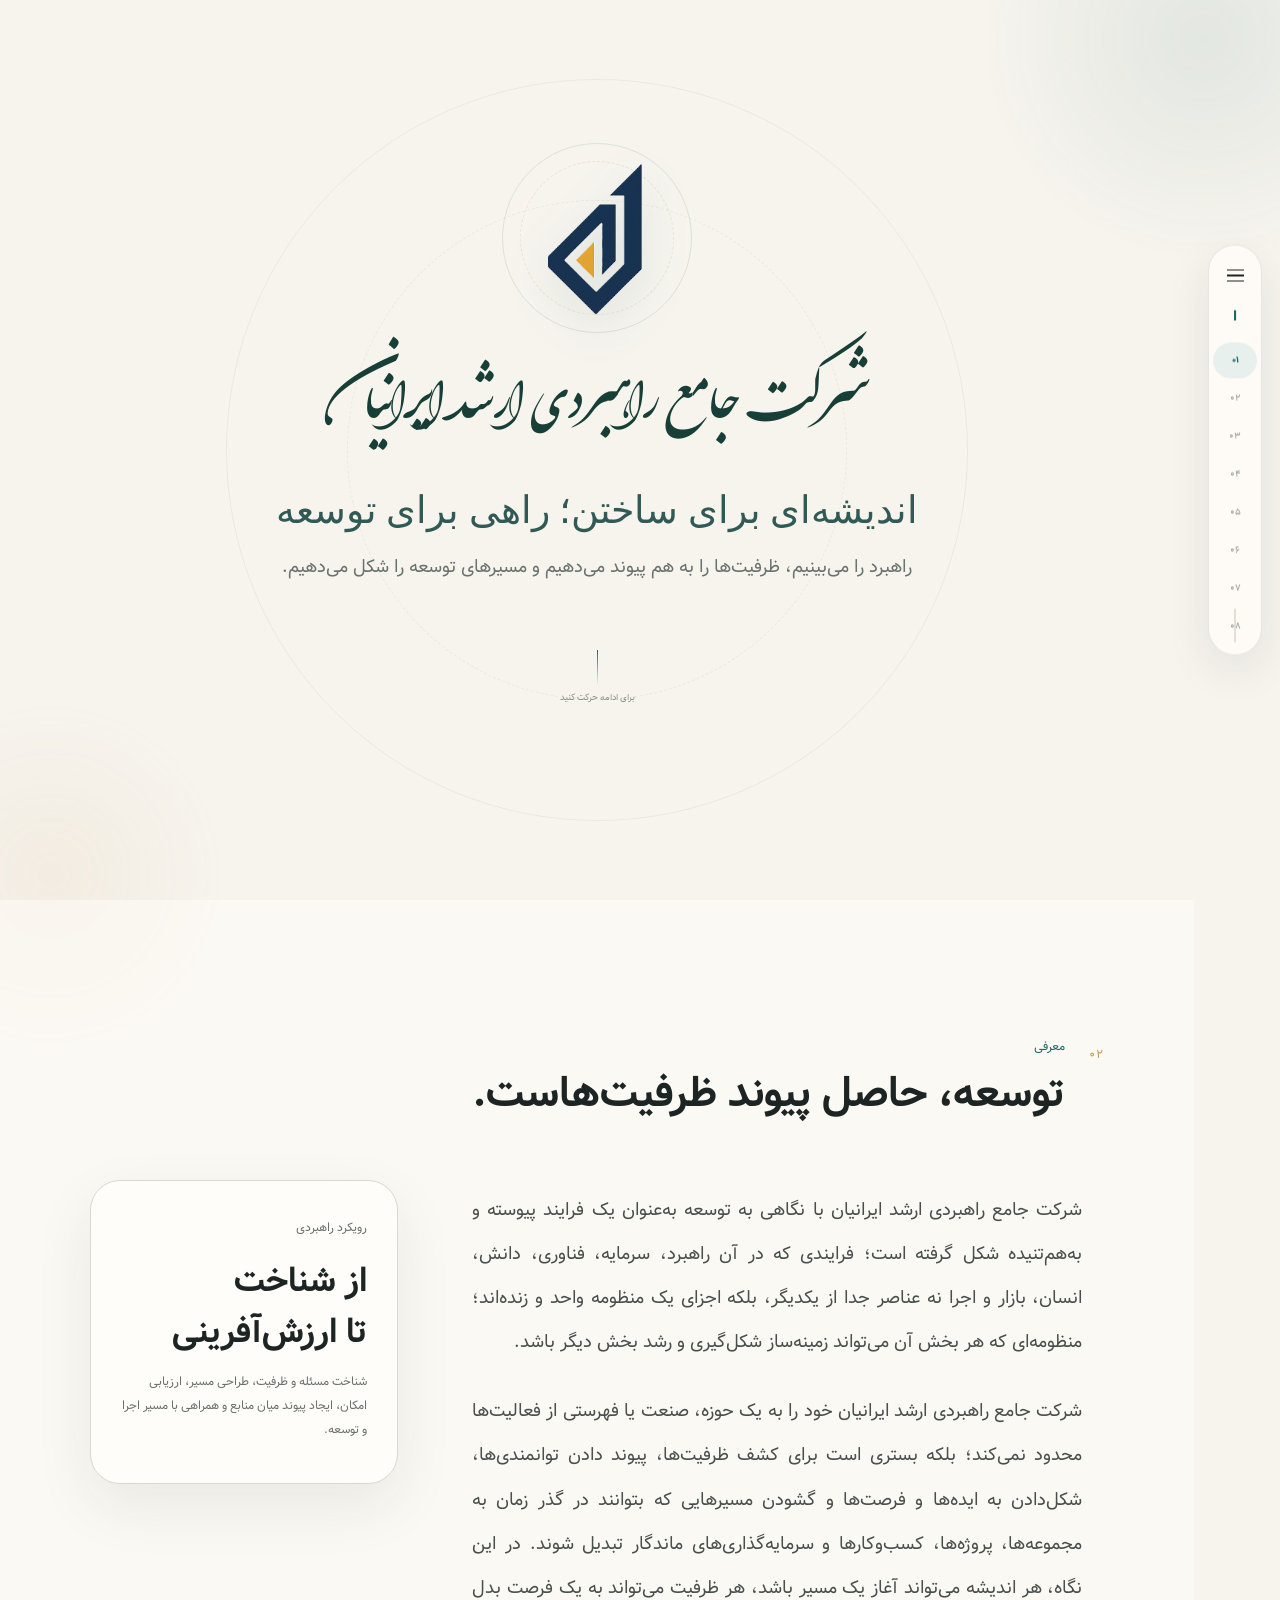
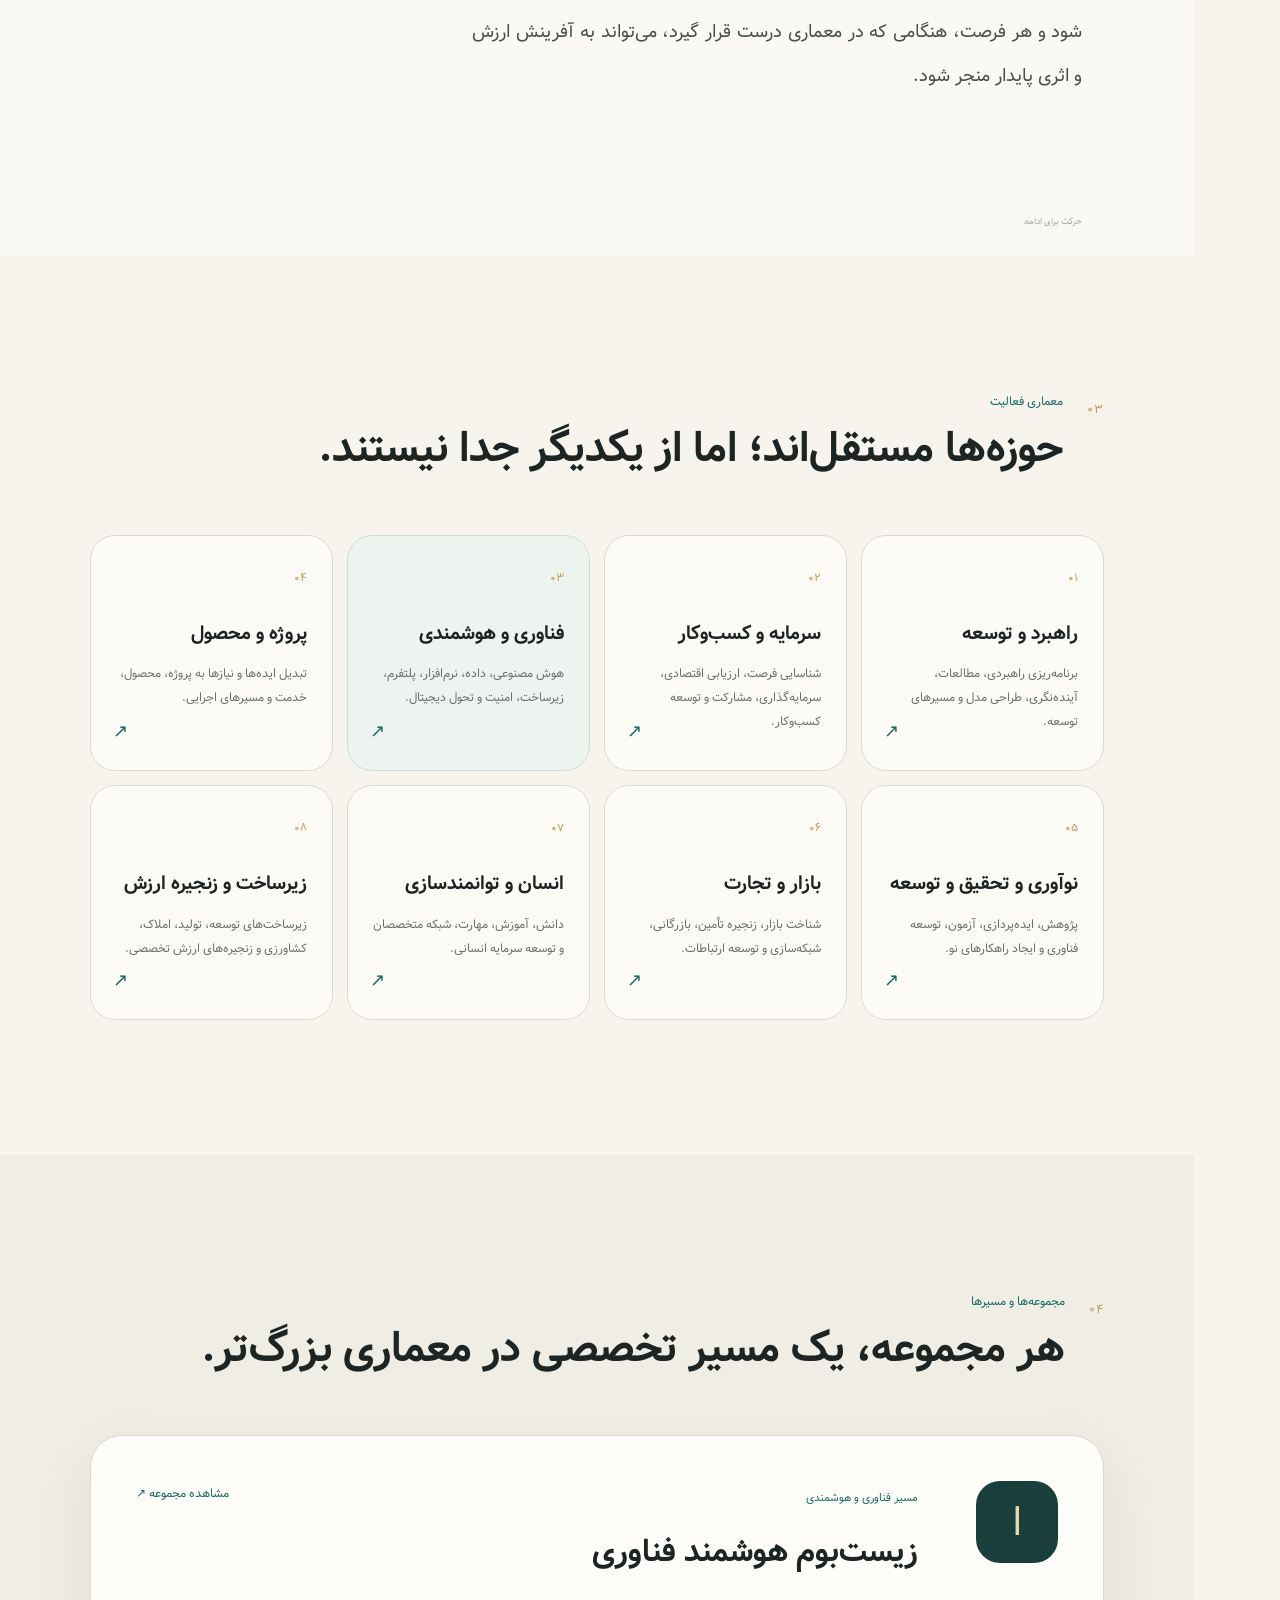
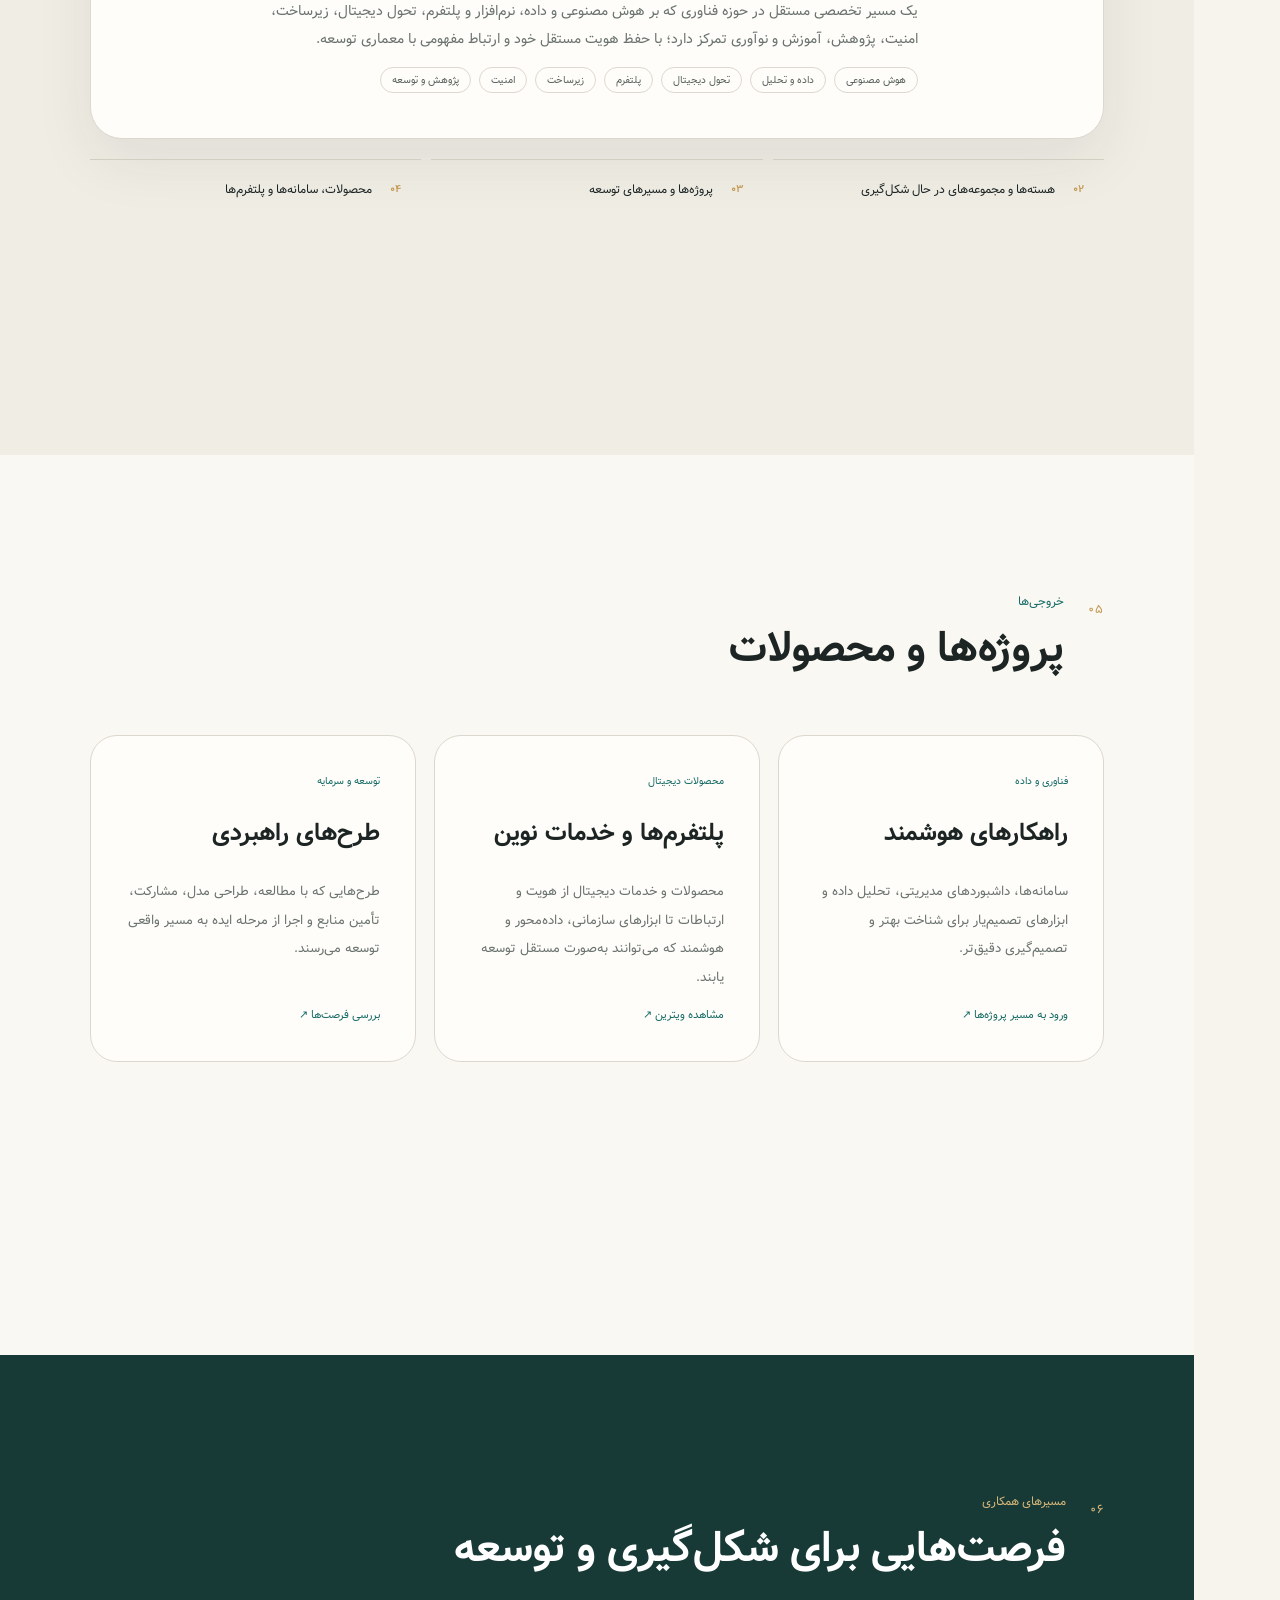
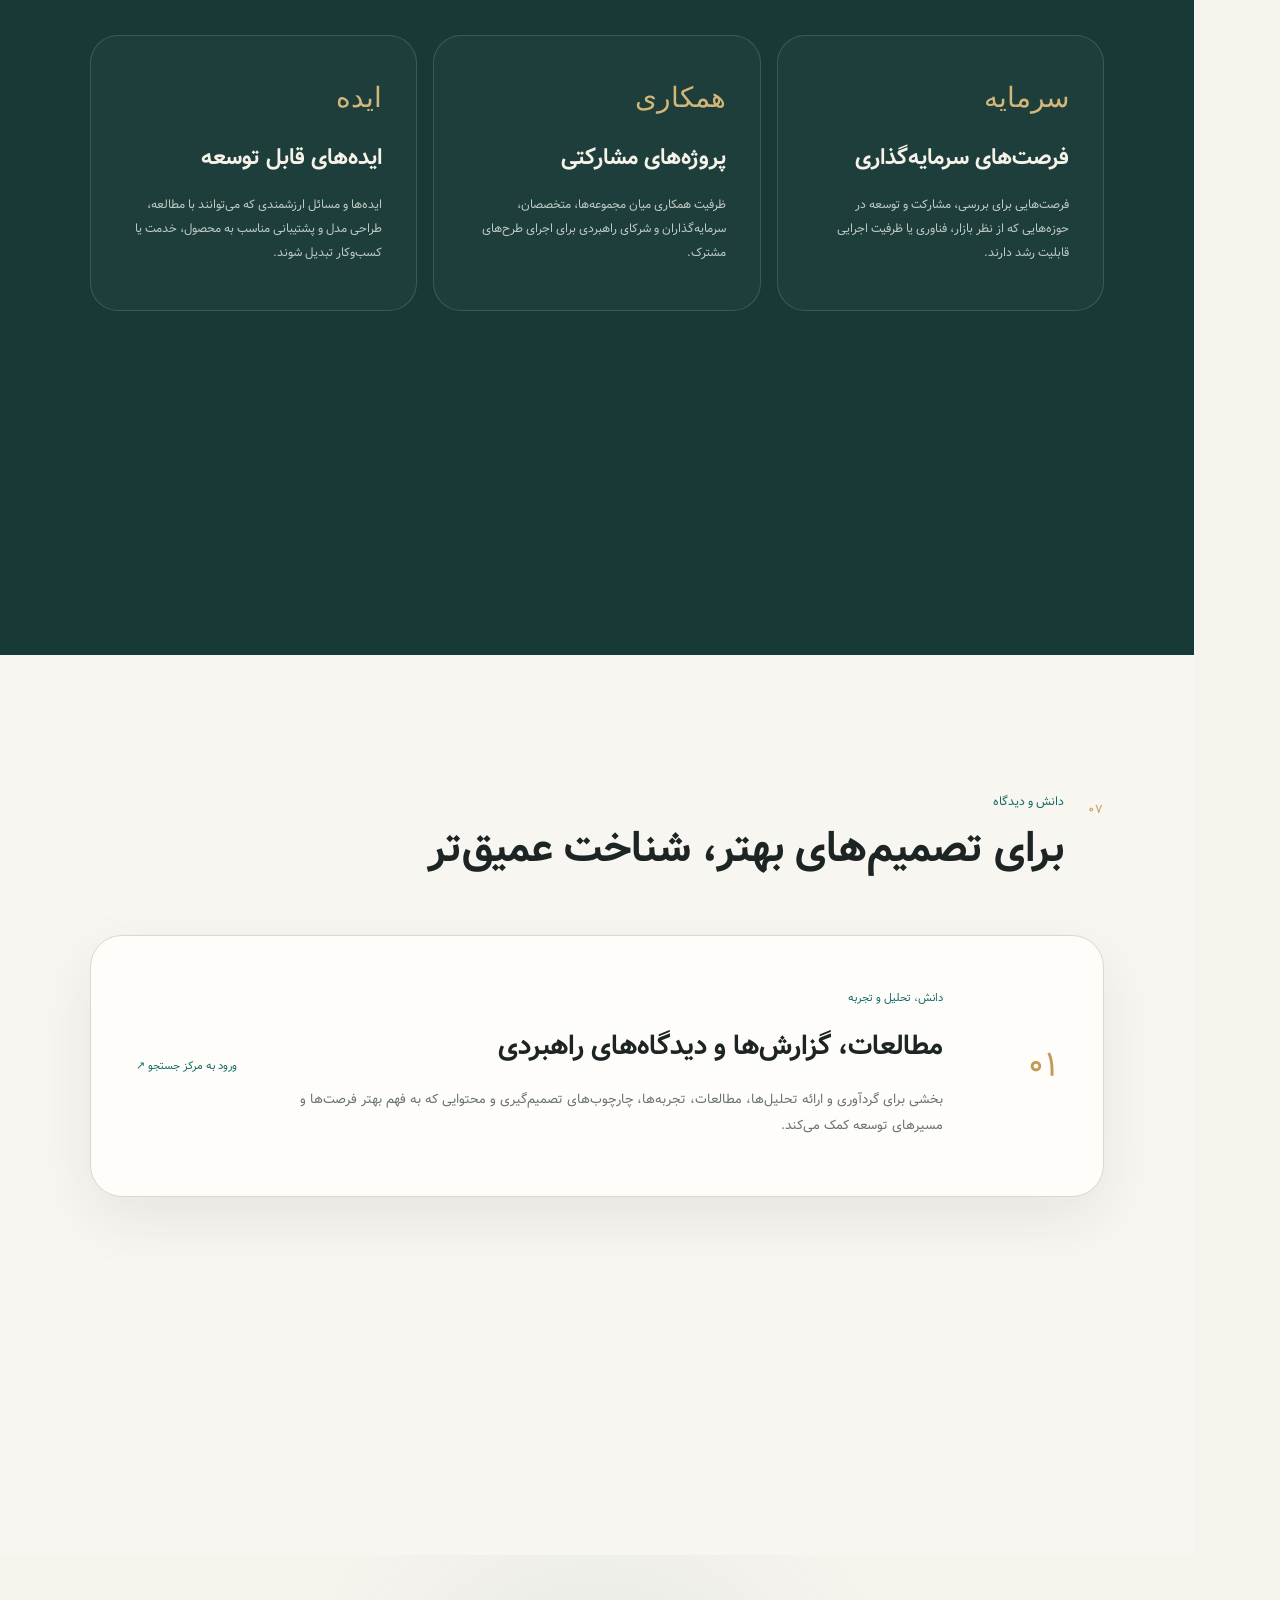
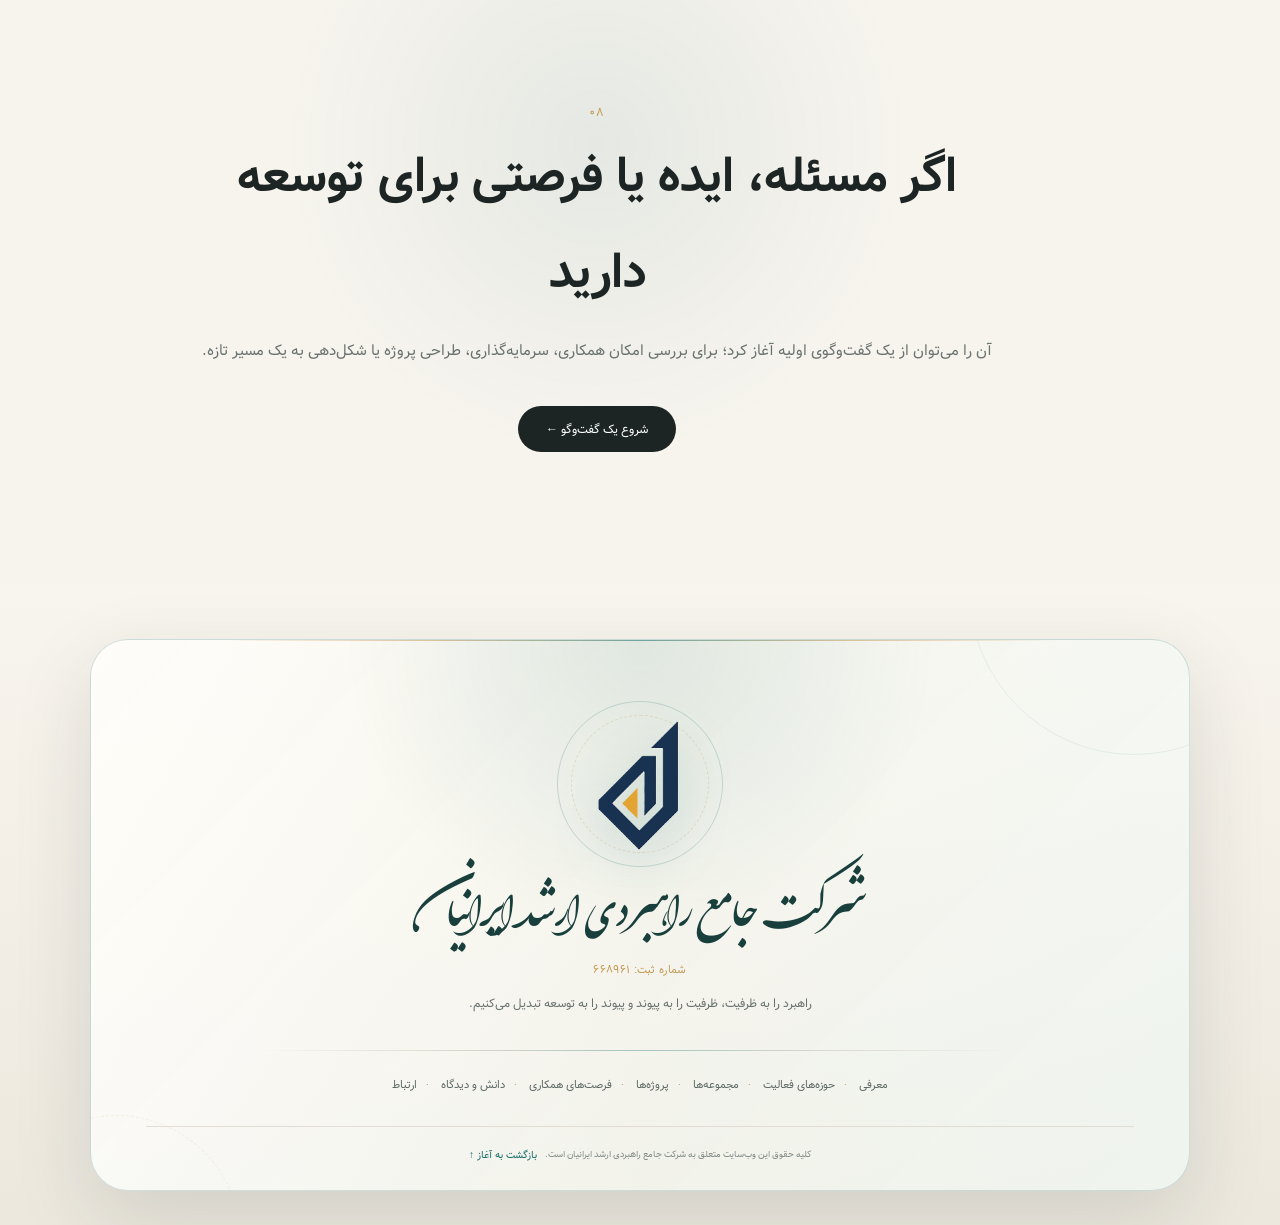
==== commit 9c1c09f7: "Refine About philosophy copy and add elegant scroll presentation" ====
--- a/index.html
+++ b/index.html
@@ -1 +1 @@
-<!doctype html><html lang="fa" dir="rtl"><head><meta charset="utf-8"><meta name="viewport" content="width=device-width,initial-scale=1"><meta name="theme-color" content="#f7f4ee"><title>شرکت جامع راهبردی ارشد ایرانیان</title><meta name="description" content="شرکت جامع راهبردی ارشد ایرانیان؛ درگاه راهبرد، توسعه، سرمایه، فناوری، پروژه، دانش و فرصت‌های همکاری."><link rel="icon" href="arshadiranianlogo.png" type="image/png"><link rel="stylesheet" href="index.css?v=3"><style>.main-logo-link{width:100%;height:100%;display:grid;place-items:center;position:relative;border-radius:50%;cursor:pointer}.main-logo-link:hover .main-logo{transform:scale(1.035)}.footer-site-title{font-family:'Iran Nastaliq','IranNastaliq','Shekasteh',serif!important;font-size:clamp(34px,4vw,52px)!important;line-height:1.35!important;white-space:nowrap!important;display:block!important;color:#193f3c!important;font-weight:400!important;margin:0!important}.footer-registration{display:block;color:var(--accent2);font-family:Vazir,Tahoma,sans-serif;font-size:11px;margin-top:4px;letter-spacing:.3px}.footer-brand-copy{text-align:center!important}.footer-brand{flex-direction:column!important;gap:12px!important}.footer-brand-copy p{margin-top:10px!important}.footer-bottom{justify-content:center!important;text-align:center!important;gap:8px!important}@media (min-width:701px){.side-rail{transition:width .35s ease,box-shadow .35s ease}.side-rail:has(.side-nav.menu-open){width:255px;padding-left:10px;padding-right:10px}.side-nav.menu-open{align-items:stretch;gap:5px;padding:2px 8px}.side-nav.menu-open a{width:100%;height:39px;justify-content:flex-start;padding:0 14px;border-radius:20px;gap:12px}.side-nav.menu-open a b{font-size:10px;min-width:22px}.side-nav.menu-open a span{position:static;opacity:1;transform:none;background:transparent;color:var(--ink);font-size:12px;padding:0;pointer-events:auto}.side-nav.menu-open a:hover span{color:var(--accent)}.side-nav.menu-open a.active{background:#e8f0ed}.side-nav.menu-open+.rail-progress{right:7px}}.intro h1{white-space:nowrap!important;font-size:clamp(32px,4.8vw,62px)!important}.calligraphy{font-size:clamp(22px,3vw,40px)!important}@media(max-width:700px){.intro h1{font-size:clamp(25px,7vw,38px)!important}.calligraphy{font-size:30px!important}}</style></head><body><div class="ambient ambient-a"></div><div class="ambient ambient-b"></div><aside class="side-rail" aria-label="ناوبری اصلی"><button class="rail-toggle" id="menuToggle" aria-label="باز کردن منو" aria-expanded="false"><span></span><span></span><span></span></button><div class="rail-mark">ا</div><nav class="side-nav" id="sideNav"><a class="active" href="#home"><b>۰۱</b><span>خانه</span></a><a href="#about"><b>۰۲</b><span>معرفی</span></a><a href="#domains"><b>۰۳</b><span>حوزه‌ها</span></a><a href="#collections"><b>۰۴</b><span>مجموعه‌ها</span></a><a href="#projects"><b>۰۵</b><span>پروژه‌ها و محصولات</span></a><a href="#opportunities"><b>۰۶</b><span>فرصت‌ها</span></a><a href="#knowledge"><b>۰۷</b><span>دانش و دیدگاه</span></a><a href="#contact"><b>۰۸</b><span>ارتباط</span></a></nav><div class="rail-progress"><span id="progress"></span></div></aside><main><section id="home" class="intro section"><div class="intro-orbit orbit-one"></div><div class="intro-orbit orbit-two"></div><div class="intro-inner reveal"><div class="logo-wrap"><a class="main-logo-link" href="#home" aria-label="بازگشت به صفحه اصلی"><div class="logo-halo"></div><img src="arshadiranianlogo.png" alt="نشان شرکت جامع راهبردی ارشد ایرانیان" class="main-logo"></a></div><p class="eyebrow">شرکت جامع راهبردی</p><h1>شرکت جامع راهبردی ارشد ایرانیان</h1><div class="calligraphy">اندیشه‌ای برای ساختن؛ راهی برای توسعه</div><p class="slogan">راهبرد را می‌بینیم، ظرفیت‌ها را به هم پیوند می‌دهیم و مسیرهای توسعه را شکل می‌دهیم.</p><div class="scroll-cue"><span></span><small>برای ادامه حرکت کنید</small></div></div></section><section id="about" class="section about"><div class="section-head reveal"><span class="section-no">۰۲</span><div><small>معرفی</small><h2>توسعه، حاصل پیوند ظرفیت‌هاست.</h2></div></div><div class="about-grid"><div class="about-lead reveal"><p>شرکت جامع راهبردی ارشد ایرانیان با نگاه به توسعه به‌عنوان یک فرایند به‌هم‌پیوسته شکل گرفته است؛ فرایندی که در آن راهبرد، سرمایه، فناوری، دانش، انسان، بازار و اجرا در کنار یکدیگر معنا پیدا می‌کنند.</p><p>این مجموعه قرار نیست صرفاً فهرستی از فعالیت‌ها باشد. هدف، ساختن یک معماری قابل توسعه برای شناسایی ظرفیت‌ها، تعریف مسیرهای تازه، شکل‌دهی به مجموعه‌ها و پروژه‌ها، بررسی فرصت‌های سرمایه‌گذاری و تبدیل ایده و امکان به برنامه و اقدام است.</p><p>در این نگاه، سرمایه فقط منابع مالی نیست؛ دانش، زمان، شبکه ارتباطی، فناوری، اعتبار، تجربه و توان اجرایی نیز سرمایه‌اند. ارزش زمانی شکل می‌گیرد که این ظرفیت‌ها در جای درست خود قرار بگیرند و به یکدیگر متصل شوند.</p></div><div class="about-note reveal"><span>رویکرد راهبردی</span><strong>از شناخت<br>تا ارزش‌آفرینی</strong><p>شناخت مسئله و ظرفیت، طراحی مسیر، ارزیابی امکان، ایجاد پیوند میان منابع و همراهی با مسیر اجرا و توسعه.</p></div></div></section><section id="domains" class="section domains"><div class="section-head reveal"><span class="section-no">۰۳</span><div><small>معماری فعالیت</small><h2>حوزه‌ها مستقل‌اند؛ اما از یکدیگر جدا نیستند.</h2></div></div><div class="domain-grid"><a class="domain-card reveal" href="pages/strategy.html"><span>۰۱</span><h3>راهبرد و توسعه</h3><p>برنامه‌ریزی راهبردی، مطالعات، آینده‌نگری، طراحی مدل و مسیرهای توسعه.</p><i>↗</i></a><a class="domain-card reveal" href="pages/investment.html"><span>۰۲</span><h3>سرمایه و کسب‌وکار</h3><p>شناسایی فرصت، ارزیابی اقتصادی، سرمایه‌گذاری، مشارکت و توسعه کسب‌وکار.</p><i>↗</i></a><a class="domain-card featured reveal" href="pages/innovation.html"><span>۰۳</span><h3>فناوری و هوشمندی</h3><p>هوش مصنوعی، داده، نرم‌افزار، پلتفرم، زیرساخت، امنیت و تحول دیجیتال.</p><i>↗</i></a><a class="domain-card reveal" href="pages/projects.html"><span>۰۴</span><h3>پروژه و محصول</h3><p>تبدیل ایده‌ها و نیازها به پروژه، محصول، خدمت و مسیرهای اجرایی.</p><i>↗</i></a><a class="domain-card reveal" href="pages/ecosystem.html"><span>۰۵</span><h3>نوآوری و تحقیق و توسعه</h3><p>پژوهش، ایده‌پردازی، آزمون، توسعه فناوری و ایجاد راهکارهای نو.</p><i>↗</i></a><a class="domain-card reveal" href="pages/showcase.html"><span>۰۶</span><h3>بازار و تجارت</h3><p>شناخت بازار، زنجیره تأمین، بازرگانی، شبکه‌سازی و توسعه ارتباطات.</p><i>↗</i></a><a class="domain-card reveal" href="pages/about.html"><span>۰۷</span><h3>انسان و توانمندسازی</h3><p>دانش، آموزش، مهارت، شبکه متخصصان و توسعه سرمایه انسانی.</p><i>↗</i></a><a class="domain-card reveal" href="pages/ecosystem.html"><span>۰۸</span><h3>زیرساخت و زنجیره ارزش</h3><p>زیرساخت‌های توسعه، تولید، املاک، کشاورزی و زنجیره‌های ارزش تخصصی.</p><i>↗</i></a></div></section><section id="collections" class="section collections"><div class="section-head reveal"><span class="section-no">۰۴</span><div><small>مجموعه‌ها و مسیرها</small><h2>هر مجموعه، یک مسیر تخصصی در معماری بزرگ‌تر.</h2></div></div><div class="collection-feature reveal"><div class="collection-symbol">ا</div><div><span class="tag">مسیر فناوری و هوشمندی</span><h3>زیست‌بوم هوشمند فناوری</h3><p>یک مسیر تخصصی مستقل در حوزه فناوری که بر هوش مصنوعی و داده، نرم‌افزار و پلتفرم، تحول دیجیتال، زیرساخت، امنیت، پژوهش، آموزش و نوآوری تمرکز دارد؛ با حفظ هویت مستقل خود و ارتباط مفهومی با معماری توسعه.</p><div class="chips"><span>هوش مصنوعی</span><span>داده و تحلیل</span><span>تحول دیجیتال</span><span>پلتفرم</span><span>زیرساخت</span><span>امنیت</span><span>پژوهش و توسعه</span></div></div><a href="https://zbhf.ir/" target="_blank" rel="noopener" class="text-link">مشاهده مجموعه ↗</a></div><div class="collection-list reveal"><div><b>۰۲</b><span>هسته‌ها و مجموعه‌های در حال شکل‌گیری</span></div><div><b>۰۳</b><span>پروژه‌ها و مسیرهای توسعه</span></div><div><b>۰۴</b><span>محصولات، سامانه‌ها و پلتفرم‌ها</span></div></div></section><section id="projects" class="section projects"><div class="section-head reveal"><span class="section-no">۰۵</span><div><small>خروجی‌ها</small><h2>پروژه‌ها و محصولات</h2></div></div><div class="project-grid"><article class="project-card reveal"><small>فناوری و داده</small><h3>راهکارهای هوشمند</h3><p>سامانه‌ها، داشبوردهای مدیریتی، تحلیل داده و ابزارهای تصمیم‌یار برای شناخت بهتر و تصمیم‌گیری دقیق‌تر.</p><a href="pages/projects.html">ورود به مسیر پروژه‌ها ↗</a></article><article class="project-card reveal"><small>محصولات دیجیتال</small><h3>پلتفرم‌ها و خدمات نوین</h3><p>محصولات و خدمات دیجیتال از هویت و ارتباطات تا ابزارهای سازمانی، داده‌محور و هوشمند که می‌توانند به‌صورت مستقل توسعه یابند.</p><a href="pages/showcase.html">مشاهده ویترین ↗</a></article><article class="project-card reveal"><small>توسعه و سرمایه</small><h3>طرح‌های راهبردی</h3><p>طرح‌هایی که با مطالعه، طراحی مدل، مشارکت، تأمین منابع و اجرا از مرحله ایده به مسیر واقعی توسعه می‌رسند.</p><a href="pages/investment.html">بررسی فرصت‌ها ↗</a></article></div></section><section id="opportunities" class="section opportunities"><div class="section-head reveal"><span class="section-no">۰۶</span><div><small>مسیرهای همکاری</small><h2>فرصت‌هایی برای شکل‌گیری و توسعه</h2></div></div><div class="opportunity-grid"><div class="opportunity reveal"><span>سرمایه</span><h3>فرصت‌های سرمایه‌گذاری</h3><p>فرصت‌هایی برای بررسی، مشارکت و توسعه در حوزه‌هایی که از نظر بازار، فناوری یا ظرفیت اجرایی قابلیت رشد دارند.</p></div><div class="opportunity reveal"><span>همکاری</span><h3>پروژه‌های مشارکتی</h3><p>ظرفیت همکاری میان مجموعه‌ها، متخصصان، سرمایه‌گذاران و شرکای راهبردی برای اجرای طرح‌های مشترک.</p></div><div class="opportunity reveal"><span>ایده</span><h3>ایده‌های قابل توسعه</h3><p>ایده‌ها و مسائل ارزشمندی که می‌توانند با مطالعه، طراحی مدل و پشتیبانی مناسب به محصول، خدمت یا کسب‌وکار تبدیل شوند.</p></div></div></section><section id="knowledge" class="section knowledge"><div class="section-head reveal"><span class="section-no">۰۷</span><div><small>دانش و دیدگاه</small><h2>برای تصمیم‌های بهتر، شناخت عمیق‌تر</h2></div></div><div class="knowledge-panel reveal"><div class="knowledge-number">۰۱</div><div><span>دانش، تحلیل و تجربه</span><h3>مطالعات، گزارش‌ها و دیدگاه‌های راهبردی</h3><p>بخشی برای گردآوری و ارائه تحلیل‌ها، مطالعات، تجربه‌ها، چارچوب‌های تصمیم‌گیری و محتوایی که به فهم بهتر فرصت‌ها و مسیرهای توسعه کمک می‌کند.</p></div><a href="pages/search.html">ورود به مرکز جستجو ↗</a></div></section><section id="contact" class="section contact"><div class="contact-inner reveal"><span class="section-no">۰۸</span><h2>اگر مسئله، ایده یا فرصتی برای توسعه دارید</h2><p>آن را می‌توان از یک گفت‌وگوی اولیه آغاز کرد؛ برای بررسی امکان همکاری، سرمایه‌گذاری، طراحی پروژه یا شکل‌دهی به یک مسیر تازه.</p><a class="contact-button" href="pages/contact.html">شروع یک گفت‌وگو ←</a></div></section></main><footer class="site-footer"><div class="footer-shell"><div class="footer-orbit footer-orbit-a"></div><div class="footer-orbit footer-orbit-b"></div><div class="footer-brand"><a class="footer-logo-link" href="#home" aria-label="بازگشت به صفحه اصلی"><span class="footer-logo-halo"></span><img src="arshadiranianlogo.png" alt="لوگوی شرکت جامع راهبردی ارشد ایرانیان"></a><div class="footer-brand-copy"><strong class="footer-site-title">شرکت جامع راهبردی ارشد ایرانیان</strong><small class="footer-registration">شماره ثبت: ۶۶۸۹۶۱</small><p>راهبرد را به ظرفیت، ظرفیت را به پیوند و پیوند را به توسعه تبدیل می‌کنیم.</p></div></div><div class="footer-divider"></div><nav class="footer-links" aria-label="پیوندهای فوتر"><a href="#about">معرفی</a><a href="#domains">حوزه‌های فعالیت</a><a href="#collections">مجموعه‌ها</a><a href="#projects">پروژه‌ها</a><a href="#opportunities">فرصت‌های همکاری</a><a href="#knowledge">دانش و دیدگاه</a><a href="#contact">ارتباط</a></nav><div class="footer-bottom"><span>کلیه حقوق این وب‌سایت متعلق به شرکت جامع راهبردی ارشد ایرانیان است.</span><a href="#home">بازگشت به آغاز ↑</a></div></div></footer><button class="rail-toggle" id="topButton" type="button" aria-label="بازگشت به بالا" style="position:fixed;left:18px;bottom:18px;background:var(--ink);color:#fff;width:42px;height:42px;z-index:25;box-shadow:0 10px 30px rgba(0,0,0,.12)">↑</button><script>const nav=document.getElementById('sideNav'),toggle=document.getElementById('menuToggle'),topButton=document.getElementById('topButton'),links=[...document.querySelectorAll('.side-nav a')],sections=[...document.querySelectorAll('main section[id]')],progress=document.getElementById('progress');toggle?.addEventListener('click',()=>{const opened=nav.classList.toggle('menu-open');toggle.setAttribute('aria-expanded',opened?'true':'false');toggle.setAttribute('aria-label',opened?'بستن منو':'باز کردن منو')});links.forEach(a=>a.addEventListener('click',()=>{nav.classList.remove('menu-open');toggle?.setAttribute('aria-expanded','false');toggle?.setAttribute('aria-label','باز کردن منو')}));const revealObserver=new IntersectionObserver(entries=>entries.forEach(e=>{if(e.isIntersecting)e.target.classList.add('visible')}),{threshold:.12});document.querySelectorAll('.reveal').forEach(e=>revealObserver.observe(e));const sectionObserver=new IntersectionObserver(entries=>entries.forEach(e=>{if(e.isIntersecting){links.forEach(a=>a.classList.toggle('active',a.getAttribute('href')==='#'+e.target.id));}}),{rootMargin:'-35% 0px -55% 0px',threshold:0});sections.forEach(s=>sectionObserver.observe(s));window.addEventListener('scroll',()=>{const max=document.documentElement.scrollHeight-innerHeight;progress.style.height=(max>0?(scrollY/max)*100:0)+'%';topButton.style.opacity=scrollY>450?'1':'0';topButton.style.pointerEvents=scrollY>450?'auto':'none'});topButton.addEventListener('click',()=>scrollTo({top:0,behavior:'smooth'}));</script></body></html>+<!doctype html><html lang="fa" dir="rtl"><head><meta charset="utf-8"><meta name="viewport" content="width=device-width,initial-scale=1"><meta name="theme-color" content="#f7f4ee"><title>شرکت جامع راهبردی ارشد ایرانیان</title><meta name="description" content="شرکت جامع راهبردی ارشد ایرانیان؛ درگاه راهبرد، توسعه، سرمایه، فناوری، پروژه، دانش و فرصت‌های همکاری."><link rel="icon" href="arshadiranianlogo.png" type="image/png"><link rel="stylesheet" href="index.css?v=3"><style>.main-logo-link{width:100%;height:100%;display:grid;place-items:center;position:relative;border-radius:50%;cursor:pointer}.main-logo-link:hover .main-logo{transform:scale(1.035)}.footer-site-title{font-family:'Iran Nastaliq','IranNastaliq','Shekasteh',serif!important;font-size:clamp(34px,4vw,52px)!important;line-height:1.35!important;white-space:nowrap!important;display:block!important;color:#193f3c!important;font-weight:400!important;margin:0!important}.footer-registration{display:block;color:var(--accent2);font-family:Vazir,Tahoma,sans-serif;font-size:11px;margin-top:4px;letter-spacing:.3px}.footer-brand-copy{text-align:center!important}.footer-brand{flex-direction:column!important;gap:12px!important}.footer-brand-copy p{margin-top:10px!important}.footer-bottom{justify-content:center!important;text-align:center!important;gap:8px!important}@media (min-width:701px){.side-rail{transition:width .35s ease,box-shadow .35s ease}.side-rail:has(.side-nav.menu-open){width:255px;padding-left:10px;padding-right:10px}.side-nav.menu-open{align-items:stretch;gap:5px;padding:2px 8px}.side-nav.menu-open a{width:100%;height:39px;justify-content:flex-start;padding:0 14px;border-radius:20px;gap:12px}.side-nav.menu-open a b{font-size:10px;min-width:22px}.side-nav.menu-open a span{position:static;opacity:1;transform:none;background:transparent;color:var(--ink);font-size:12px;padding:0;pointer-events:auto}.side-nav.menu-open a:hover span{color:var(--accent)}.side-nav.menu-open a.active{background:#e8f0ed}.side-nav.menu-open+.rail-progress{right:7px}}.intro h1{white-space:nowrap!important;font-size:clamp(32px,4.8vw,62px)!important}.calligraphy{font-size:clamp(22px,3vw,40px)!important}.about-lead{text-align:justify!important;text-justify:inter-word;hyphens:none}.about-lead p{margin-bottom:25px!important}.about-lead p:last-child{margin-bottom:0!important}@media(min-width:701px){.about-lead{max-height:545px;overflow-y:auto;padding:8px 22px 8px 4px;scroll-behavior:smooth;scrollbar-width:thin;scrollbar-color:rgba(23,107,103,.45) transparent}.about-lead::-webkit-scrollbar{width:5px}.about-lead::-webkit-scrollbar-track{background:rgba(23,107,103,.045);border-radius:8px}.about-lead::-webkit-scrollbar-thumb{background:linear-gradient(var(--accent),var(--accent2));border-radius:8px}.about-lead:after{content:'حرکت برای ادامه';position:absolute;bottom:22px;right:calc(1.65fr + 70px);font-size:9px;color:#8b928d;opacity:.75;pointer-events:none}}@media(max-width:700px){.intro h1{font-size:clamp(25px,7vw,38px)!important}.calligraphy{font-size:30px!important}.about-lead{max-height:500px;overflow-y:auto;padding:6px 16px 6px 4px;scrollbar-width:thin;scrollbar-color:rgba(23,107,103,.45) transparent}.about-lead::-webkit-scrollbar{width:4px}.about-lead::-webkit-scrollbar-track{background:rgba(23,107,103,.045);border-radius:8px}.about-lead::-webkit-scrollbar-thumb{background:linear-gradient(var(--accent),var(--accent2));border-radius:8px}}</style></head><body><div class="ambient ambient-a"></div><div class="ambient ambient-b"></div><aside class="side-rail" aria-label="ناوبری اصلی"><button class="rail-toggle" id="menuToggle" aria-label="باز کردن منو" aria-expanded="false"><span></span><span></span><span></span></button><div class="rail-mark">ا</div><nav class="side-nav" id="sideNav"><a class="active" href="#home"><b>۰۱</b><span>خانه</span></a><a href="#about"><b>۰۲</b><span>معرفی</span></a><a href="#domains"><b>۰۳</b><span>حوزه‌ها</span></a><a href="#collections"><b>۰۴</b><span>مجموعه‌ها</span></a><a href="#projects"><b>۰۵</b><span>پروژه‌ها و محصولات</span></a><a href="#opportunities"><b>۰۶</b><span>فرصت‌ها</span></a><a href="#knowledge"><b>۰۷</b><span>دانش و دیدگاه</span></a><a href="#contact"><b>۰۸</b><span>ارتباط</span></a></nav><div class="rail-progress"><span id="progress"></span></div></aside><main><section id="home" class="intro section"><div class="intro-orbit orbit-one"></div><div class="intro-orbit orbit-two"></div><div class="intro-inner reveal"><div class="logo-wrap"><a class="main-logo-link" href="#home" aria-label="بازگشت به صفحه اصلی"><div class="logo-halo"></div><img src="arshadiranianlogo.png" alt="نشان شرکت جامع راهبردی ارشد ایرانیان" class="main-logo"></a></div><p class="eyebrow">شرکت جامع راهبردی</p><h1>شرکت جامع راهبردی ارشد ایرانیان</h1><div class="calligraphy">اندیشه‌ای برای ساختن؛ راهی برای توسعه</div><p class="slogan">راهبرد را می‌بینیم، ظرفیت‌ها را به هم پیوند می‌دهیم و مسیرهای توسعه را شکل می‌دهیم.</p><div class="scroll-cue"><span></span><small>برای ادامه حرکت کنید</small></div></div></section><section id="about" class="section about"><div class="section-head reveal"><span class="section-no">۰۲</span><div><small>معرفی</small><h2>توسعه، حاصل پیوند ظرفیت‌هاست.</h2></div></div><div class="about-grid"><div class="about-lead reveal"><p>شرکت جامع راهبردی ارشد ایرانیان با نگاهی به توسعه به‌عنوان یک فرایند پیوسته و به‌هم‌تنیده شکل گرفته است؛ فرایندی که در آن راهبرد، سرمایه، فناوری، دانش، انسان، بازار و اجرا نه عناصر جدا از یکدیگر، بلکه اجزای یک منظومه واحد و زنده‌اند؛ منظومه‌ای که هر بخش آن می‌تواند زمینه‌ساز شکل‌گیری و رشد بخش دیگر باشد.</p><p>شرکت جامع راهبردی ارشد ایرانیان خود را به یک حوزه، صنعت یا فهرستی از فعالیت‌ها محدود نمی‌کند؛ بلکه بستری است برای کشف ظرفیت‌ها، پیوند دادن توانمندی‌ها، شکل‌دادن به ایده‌ها و فرصت‌ها و گشودن مسیرهایی که بتوانند در گذر زمان به مجموعه‌ها، پروژه‌ها، کسب‌وکارها و سرمایه‌گذاری‌های ماندگار تبدیل شوند. در این نگاه، هر اندیشه می‌تواند آغاز یک مسیر باشد، هر ظرفیت می‌تواند به یک فرصت بدل شود و هر فرصت، هنگامی که در معماری درست قرار گیرد، می‌تواند به آفرینش ارزش و اثری پایدار منجر شود.</p><p>در این منظومه، سرمایه مفهومی گسترده‌تر از منابع مالی دارد. دانش و تجربه، زمان و اندیشه، فناوری و داده، اعتبار و ارتباطات، نیروی انسانی، زیرساخت و توان اجرایی، همگی بخشی از سرمایه‌ای هستند که امکان ساختن آینده را فراهم می‌کنند. اهمیت، تنها در گردآوری این سرمایه‌ها نیست؛ بلکه در شناخت آن‌ها، ایجاد پیوند میان آن‌ها و یافتن جایگاه درست هر یک در مسیر توسعه است. هنگامی که ظرفیت‌های پراکنده به یکدیگر متصل می‌شوند، هم‌افزایی شکل می‌گیرد و از دل آن، امکان‌هایی پدید می‌آید که هیچ‌یک از اجزا به‌تنهایی قادر به خلق آن نیستند.</p><p>از همین منظر، توسعه برای شرکت جامع راهبردی ارشد ایرانیان یک نقطه پایان یا یک مقصد ثابت نیست؛ حرکتی مداوم برای شناخت بهتر، ساختن دقیق‌تر و گشودن افق‌های تازه است. این حرکت از اندیشه آغاز می‌شود، با راهبرد جهت می‌گیرد، با سرمایه و توانمندی پشتیبانی می‌شود، به کمک فناوری و دانش گسترده‌تر می‌گردد و در میدان اجرا به نتیجه و اثر تبدیل می‌شود.</p><p>این معماری باید زنده و قابل گسترش باقی بماند؛ به‌گونه‌ای که مجموعه‌های تازه، پروژه‌های جدید، فرصت‌های سرمایه‌گذاری، فناوری‌های نو، شبکه‌های تخصصی و مسیرهای متفاوت توسعه بتوانند در آن شکل بگیرند و در عین استقلال و هویت تخصصی، با یکدیگر ارتباط و هم‌افزایی داشته باشند. به همین دلیل، آنچه در این مجموعه ساخته می‌شود صرفاً مجموعه‌ای از فعالیت‌ها نیست؛ بلکه شبکه‌ای از ظرفیت‌ها و امکان‌هاست که می‌تواند در طول زمان رشد کند، تغییر کند و خود را با نیازها و فرصت‌های آینده بازآفرینی نماید.</p><p>در نهایت، فلسفه شرکت جامع راهبردی ارشد ایرانیان بر یک باور ساده اما بنیادین استوار است: ارزش بزرگ، معمولاً در یک عنصر منفرد پنهان نیست؛ در کیفیت پیوند میان عناصر شکل می‌گیرد. از پیوند اندیشه و عمل، راهبرد و اجرا، سرمایه و فرصت، دانش و فناوری، انسان و سازمان و بازار و توانمندی است که مسیرهای تازه متولد می‌شوند. این مجموعه می‌خواهد بستری برای همین پیوند باشد؛ جایی که اندیشه به راهبرد، راهبرد به اقدام، ظرفیت به فرصت و فرصت به ارزش تبدیل شود و هر دستاورد، خود آغازگر فصل دیگری از توسعه باشد.</p></div><div class="about-note reveal"><span>رویکرد راهبردی</span><strong>از شناخت<br>تا ارزش‌آفرینی</strong><p>شناخت مسئله و ظرفیت، طراحی مسیر، ارزیابی امکان، ایجاد پیوند میان منابع و همراهی با مسیر اجرا و توسعه.</p></div></div></section><section id="domains" class="section domains"><div class="section-head reveal"><span class="section-no">۰۳</span><div><small>معماری فعالیت</small><h2>حوزه‌ها مستقل‌اند؛ اما از یکدیگر جدا نیستند.</h2></div></div><div class="domain-grid"><a class="domain-card reveal" href="pages/strategy.html"><span>۰۱</span><h3>راهبرد و توسعه</h3><p>برنامه‌ریزی راهبردی، مطالعات، آینده‌نگری، طراحی مدل و مسیرهای توسعه.</p><i>↗</i></a><a class="domain-card reveal" href="pages/investment.html"><span>۰۲</span><h3>سرمایه و کسب‌وکار</h3><p>شناسایی فرصت، ارزیابی اقتصادی، سرمایه‌گذاری، مشارکت و توسعه کسب‌وکار.</p><i>↗</i></a><a class="domain-card featured reveal" href="pages/innovation.html"><span>۰۳</span><h3>فناوری و هوشمندی</h3><p>هوش مصنوعی، داده، نرم‌افزار، پلتفرم، زیرساخت، امنیت و تحول دیجیتال.</p><i>↗</i></a><a class="domain-card reveal" href="pages/projects.html"><span>۰۴</span><h3>پروژه و محصول</h3><p>تبدیل ایده‌ها و نیازها به پروژه، محصول، خدمت و مسیرهای اجرایی.</p><i>↗</i></a><a class="domain-card reveal" href="pages/ecosystem.html"><span>۰۵</span><h3>نوآوری و تحقیق و توسعه</h3><p>پژوهش، ایده‌پردازی، آزمون، توسعه فناوری و ایجاد راهکارهای نو.</p><i>↗</i></a><a class="domain-card reveal" href="pages/showcase.html"><span>۰۶</span><h3>بازار و تجارت</h3><p>شناخت بازار، زنجیره تأمین، بازرگانی، شبکه‌سازی و توسعه ارتباطات.</p><i>↗</i></a><a class="domain-card reveal" href="pages/about.html"><span>۰۷</span><h3>انسان و توانمندسازی</h3><p>دانش، آموزش، مهارت، شبکه متخصصان و توسعه سرمایه انسانی.</p><i>↗</i></a><a class="domain-card reveal" href="pages/ecosystem.html"><span>۰۸</span><h3>زیرساخت و زنجیره ارزش</h3><p>زیرساخت‌های توسعه، تولید، املاک، کشاورزی و زنجیره‌های ارزش تخصصی.</p><i>↗</i></a></div></section><section id="collections" class="section collections"><div class="section-head reveal"><span class="section-no">۰۴</span><div><small>مجموعه‌ها و مسیرها</small><h2>هر مجموعه، یک مسیر تخصصی در معماری بزرگ‌تر.</h2></div></div><div class="collection-feature reveal"><div class="collection-symbol">ا</div><div><span class="tag">مسیر فناوری و هوشمندی</span><h3>زیست‌بوم هوشمند فناوری</h3><p>یک مسیر تخصصی مستقل در حوزه فناوری که بر هوش مصنوعی و داده، نرم‌افزار و پلتفرم، تحول دیجیتال، زیرساخت، امنیت، پژوهش، آموزش و نوآوری تمرکز دارد؛ با حفظ هویت مستقل خود و ارتباط مفهومی با معماری توسعه.</p><div class="chips"><span>هوش مصنوعی</span><span>داده و تحلیل</span><span>تحول دیجیتال</span><span>پلتفرم</span><span>زیرساخت</span><span>امنیت</span><span>پژوهش و توسعه</span></div></div><a href="https://zbhf.ir/" target="_blank" rel="noopener" class="text-link">مشاهده مجموعه ↗</a></div><div class="collection-list reveal"><div><b>۰۲</b><span>هسته‌ها و مجموعه‌های در حال شکل‌گیری</span></div><div><b>۰۳</b><span>پروژه‌ها و مسیرهای توسعه</span></div><div><b>۰۴</b><span>محصولات، سامانه‌ها و پلتفرم‌ها</span></div></div></section><section id="projects" class="section projects"><div class="section-head reveal"><span class="section-no">۰۵</span><div><small>خروجی‌ها</small><h2>پروژه‌ها و محصولات</h2></div></div><div class="project-grid"><article class="project-card reveal"><small>فناوری و داده</small><h3>راهکارهای هوشمند</h3><p>سامانه‌ها، داشبوردهای مدیریتی، تحلیل داده و ابزارهای تصمیم‌یار برای شناخت بهتر و تصمیم‌گیری دقیق‌تر.</p><a href="pages/projects.html">ورود به مسیر پروژه‌ها ↗</a></article><article class="project-card reveal"><small>محصولات دیجیتال</small><h3>پلتفرم‌ها و خدمات نوین</h3><p>محصولات و خدمات دیجیتال از هویت و ارتباطات تا ابزارهای سازمانی، داده‌محور و هوشمند که می‌توانند به‌صورت مستقل توسعه یابند.</p><a href="pages/showcase.html">مشاهده ویترین ↗</a></article><article class="project-card reveal"><small>توسعه و سرمایه</small><h3>طرح‌های راهبردی</h3><p>طرح‌هایی که با مطالعه، طراحی مدل، مشارکت، تأمین منابع و اجرا از مرحله ایده به مسیر واقعی توسعه می‌رسند.</p><a href="pages/investment.html">بررسی فرصت‌ها ↗</a></article></div></section><section id="opportunities" class="section opportunities"><div class="section-head reveal"><span class="section-no">۰۶</span><div><small>مسیرهای همکاری</small><h2>فرصت‌هایی برای شکل‌گیری و توسعه</h2></div></div><div class="opportunity-grid"><div class="opportunity reveal"><span>سرمایه</span><h3>فرصت‌های سرمایه‌گذاری</h3><p>فرصت‌هایی برای بررسی، مشارکت و توسعه در حوزه‌هایی که از نظر بازار، فناوری یا ظرفیت اجرایی قابلیت رشد دارند.</p></div><div class="opportunity reveal"><span>همکاری</span><h3>پروژه‌های مشارکتی</h3><p>ظرفیت همکاری میان مجموعه‌ها، متخصصان، سرمایه‌گذاران و شرکای راهبردی برای اجرای طرح‌های مشترک.</p></div><div class="opportunity reveal"><span>ایده</span><h3>ایده‌های قابل توسعه</h3><p>ایده‌ها و مسائل ارزشمندی که می‌توانند با مطالعه، طراحی مدل و پشتیبانی مناسب به محصول، خدمت یا کسب‌وکار تبدیل شوند.</p></div></div></section><section id="knowledge" class="section knowledge"><div class="section-head reveal"><span class="section-no">۰۷</span><div><small>دانش و دیدگاه</small><h2>برای تصمیم‌های بهتر، شناخت عمیق‌تر</h2></div></div><div class="knowledge-panel reveal"><div class="knowledge-number">۰۱</div><div><span>دانش، تحلیل و تجربه</span><h3>مطالعات، گزارش‌ها و دیدگاه‌های راهبردی</h3><p>بخشی برای گردآوری و ارائه تحلیل‌ها، مطالعات، تجربه‌ها، چارچوب‌های تصمیم‌گیری و محتوایی که به فهم بهتر فرصت‌ها و مسیرهای توسعه کمک می‌کند.</p></div><a href="pages/search.html">ورود به مرکز جستجو ↗</a></div></section><section id="contact" class="section contact"><div class="contact-inner reveal"><span class="section-no">۰۸</span><h2>اگر مسئله، ایده یا فرصتی برای توسعه دارید</h2><p>آن را می‌توان از یک گفت‌وگوی اولیه آغاز کرد؛ برای بررسی امکان همکاری، سرمایه‌گذاری، طراحی پروژه یا شکل‌دهی به یک مسیر تازه.</p><a class="contact-button" href="pages/contact.html">شروع یک گفت‌وگو ←</a></div></section></main><footer class="site-footer"><div class="footer-shell"><div class="footer-orbit footer-orbit-a"></div><div class="footer-orbit footer-orbit-b"></div><div class="footer-brand"><a class="footer-logo-link" href="#home" aria-label="بازگشت به صفحه اصلی"><span class="footer-logo-halo"></span><img src="arshadiranianlogo.png" alt="لوگوی شرکت جامع راهبردی ارشد ایرانیان"></a><div class="footer-brand-copy"><strong class="footer-site-title">شرکت جامع راهبردی ارشد ایرانیان</strong><small class="footer-registration">شماره ثبت: ۶۶۸۹۶۱</small><p>راهبرد را به ظرفیت، ظرفیت را به پیوند و پیوند را به توسعه تبدیل می‌کنیم.</p></div></div><div class="footer-divider"></div><nav class="footer-links" aria-label="پیوندهای فوتر"><a href="#about">معرفی</a><a href="#domains">حوزه‌های فعالیت</a><a href="#collections">مجموعه‌ها</a><a href="#projects">پروژه‌ها</a><a href="#opportunities">فرصت‌های همکاری</a><a href="#knowledge">دانش و دیدگاه</a><a href="#contact">ارتباط</a></nav><div class="footer-bottom"><span>کلیه حقوق این وب‌سایت متعلق به شرکت جامع راهبردی ارشد ایرانیان است.</span><a href="#home">بازگشت به آغاز ↑</a></div></div></footer><button class="rail-toggle" id="topButton" type="button" aria-label="بازگشت به بالا" style="position:fixed;left:18px;bottom:18px;background:var(--ink);color:#fff;width:42px;height:42px;z-index:25;box-shadow:0 10px 30px rgba(0,0,0,.12)">↑</button><script>const nav=document.getElementById('sideNav'),toggle=document.getElementById('menuToggle'),topButton=document.getElementById('topButton'),links=[...document.querySelectorAll('.side-nav a')],sections=[...document.querySelectorAll('main section[id]')],progress=document.getElementById('progress');toggle?.addEventListener('click',()=>{const opened=nav.classList.toggle('menu-open');toggle.setAttribute('aria-expanded',opened?'true':'false');toggle.setAttribute('aria-label',opened?'بستن منو':'باز کردن منو')});links.forEach(a=>a.addEventListener('click',()=>{nav.classList.remove('menu-open');toggle?.setAttribute('aria-expanded','false');toggle?.setAttribute('aria-label','باز کردن منو')}));const revealObserver=new IntersectionObserver(entries=>entries.forEach(e=>{if(e.isIntersecting)e.target.classList.add('visible')}),{threshold:.12});document.querySelectorAll('.reveal').forEach(e=>revealObserver.observe(e));const sectionObserver=new IntersectionObserver(entries=>entries.forEach(e=>{if(e.isIntersecting){links.forEach(a=>a.classList.toggle('active',a.getAttribute('href')==='#'+e.target.id));}}),{rootMargin:'-35% 0px -55% 0px',threshold:0});sections.forEach(s=>sectionObserver.observe(s));window.addEventListener('scroll',()=>{const max=document.documentElement.scrollHeight-innerHeight;progress.style.height=(max>0?(scrollY/max)*100:0)+'%';topButton.style.opacity=scrollY>450?'1':'0';topButton.style.pointerEvents=scrollY>450?'auto':'none'});topButton.addEventListener('click',()=>scrollTo({top:0,behavior:'smooth'}));</script></body></html>
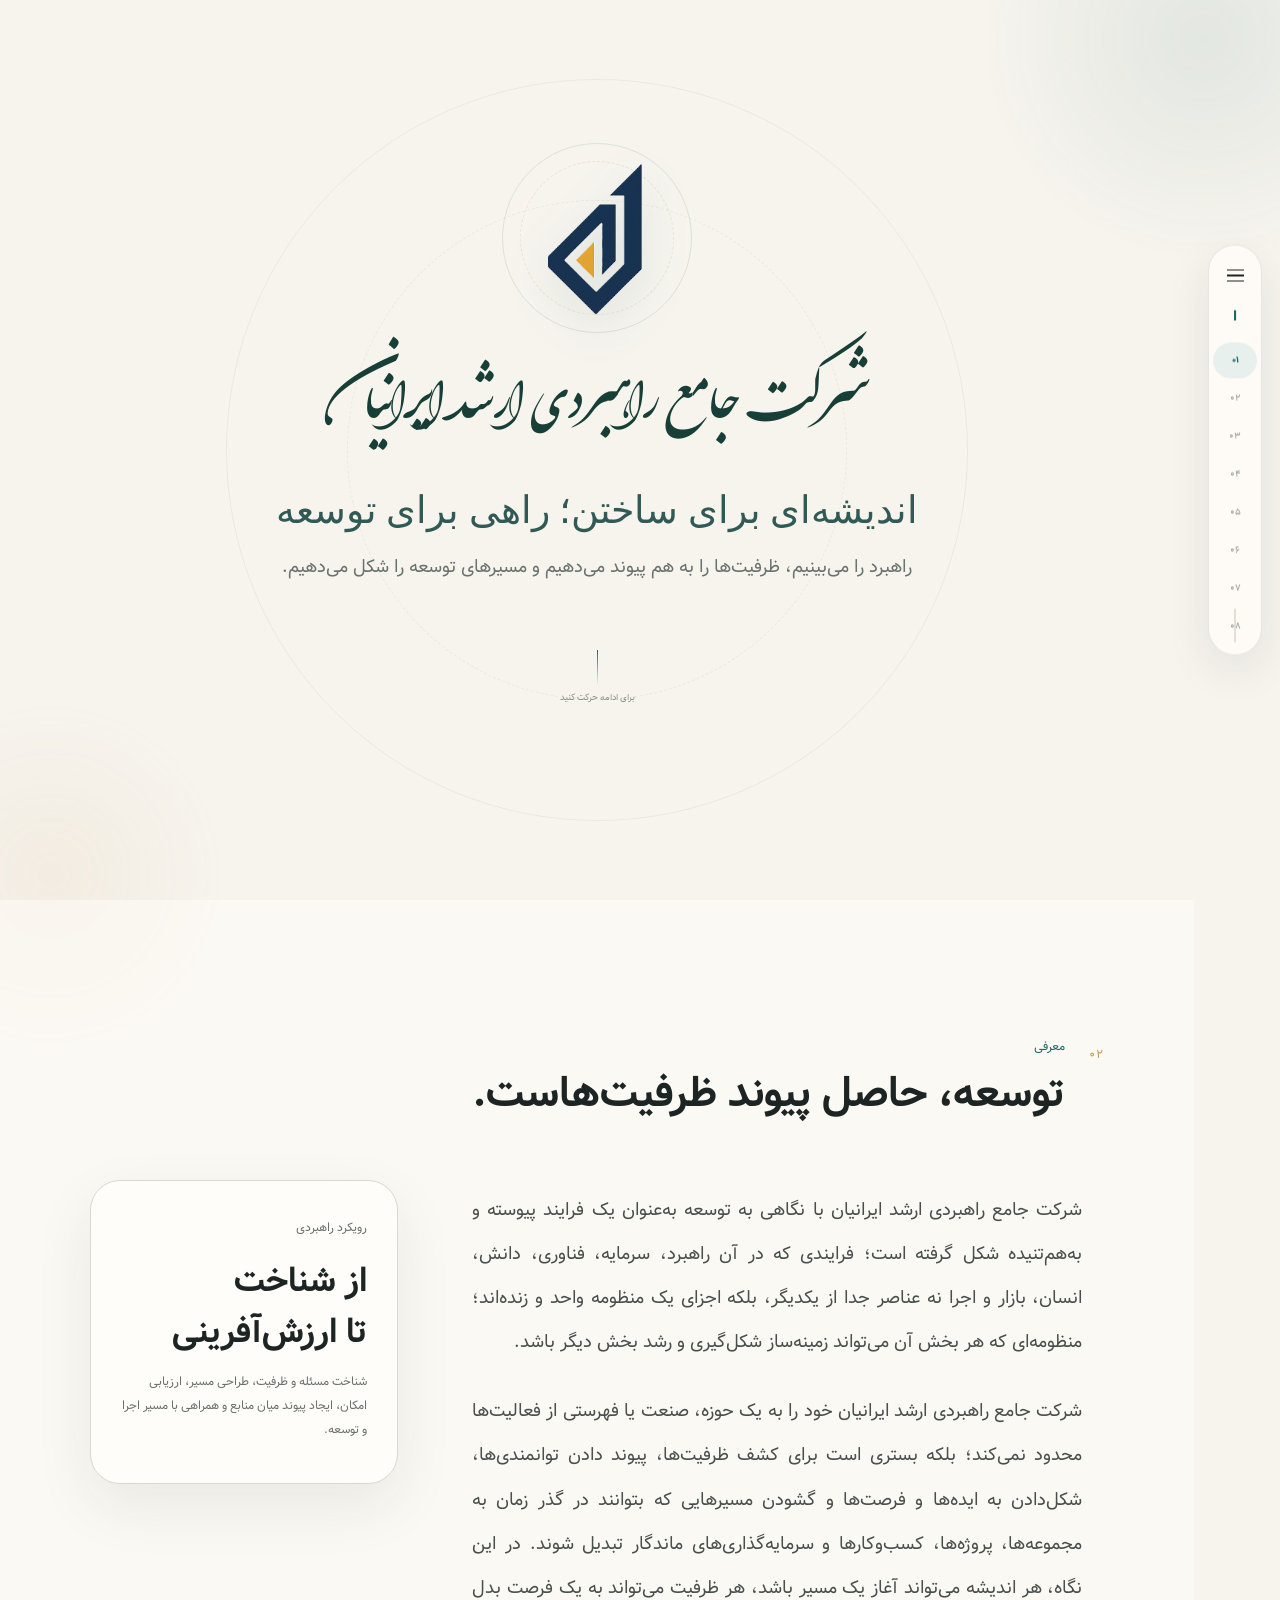
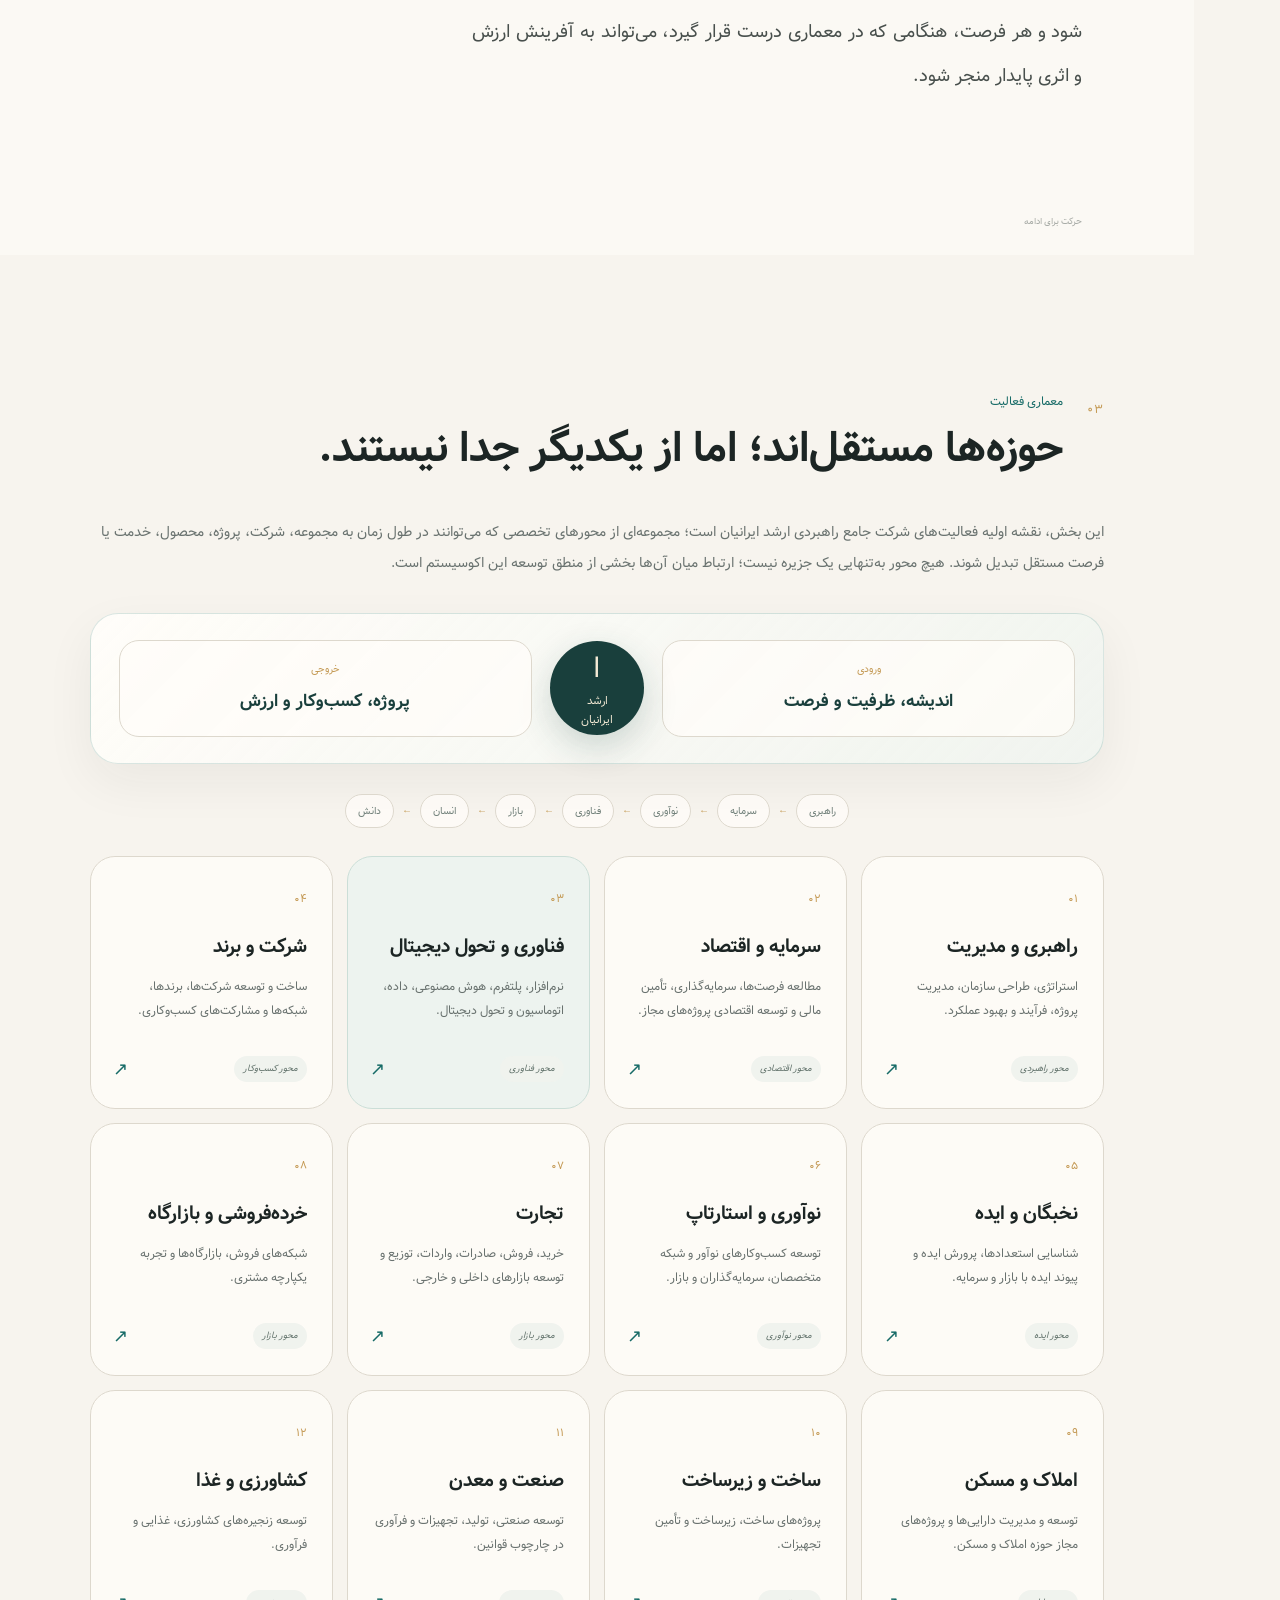
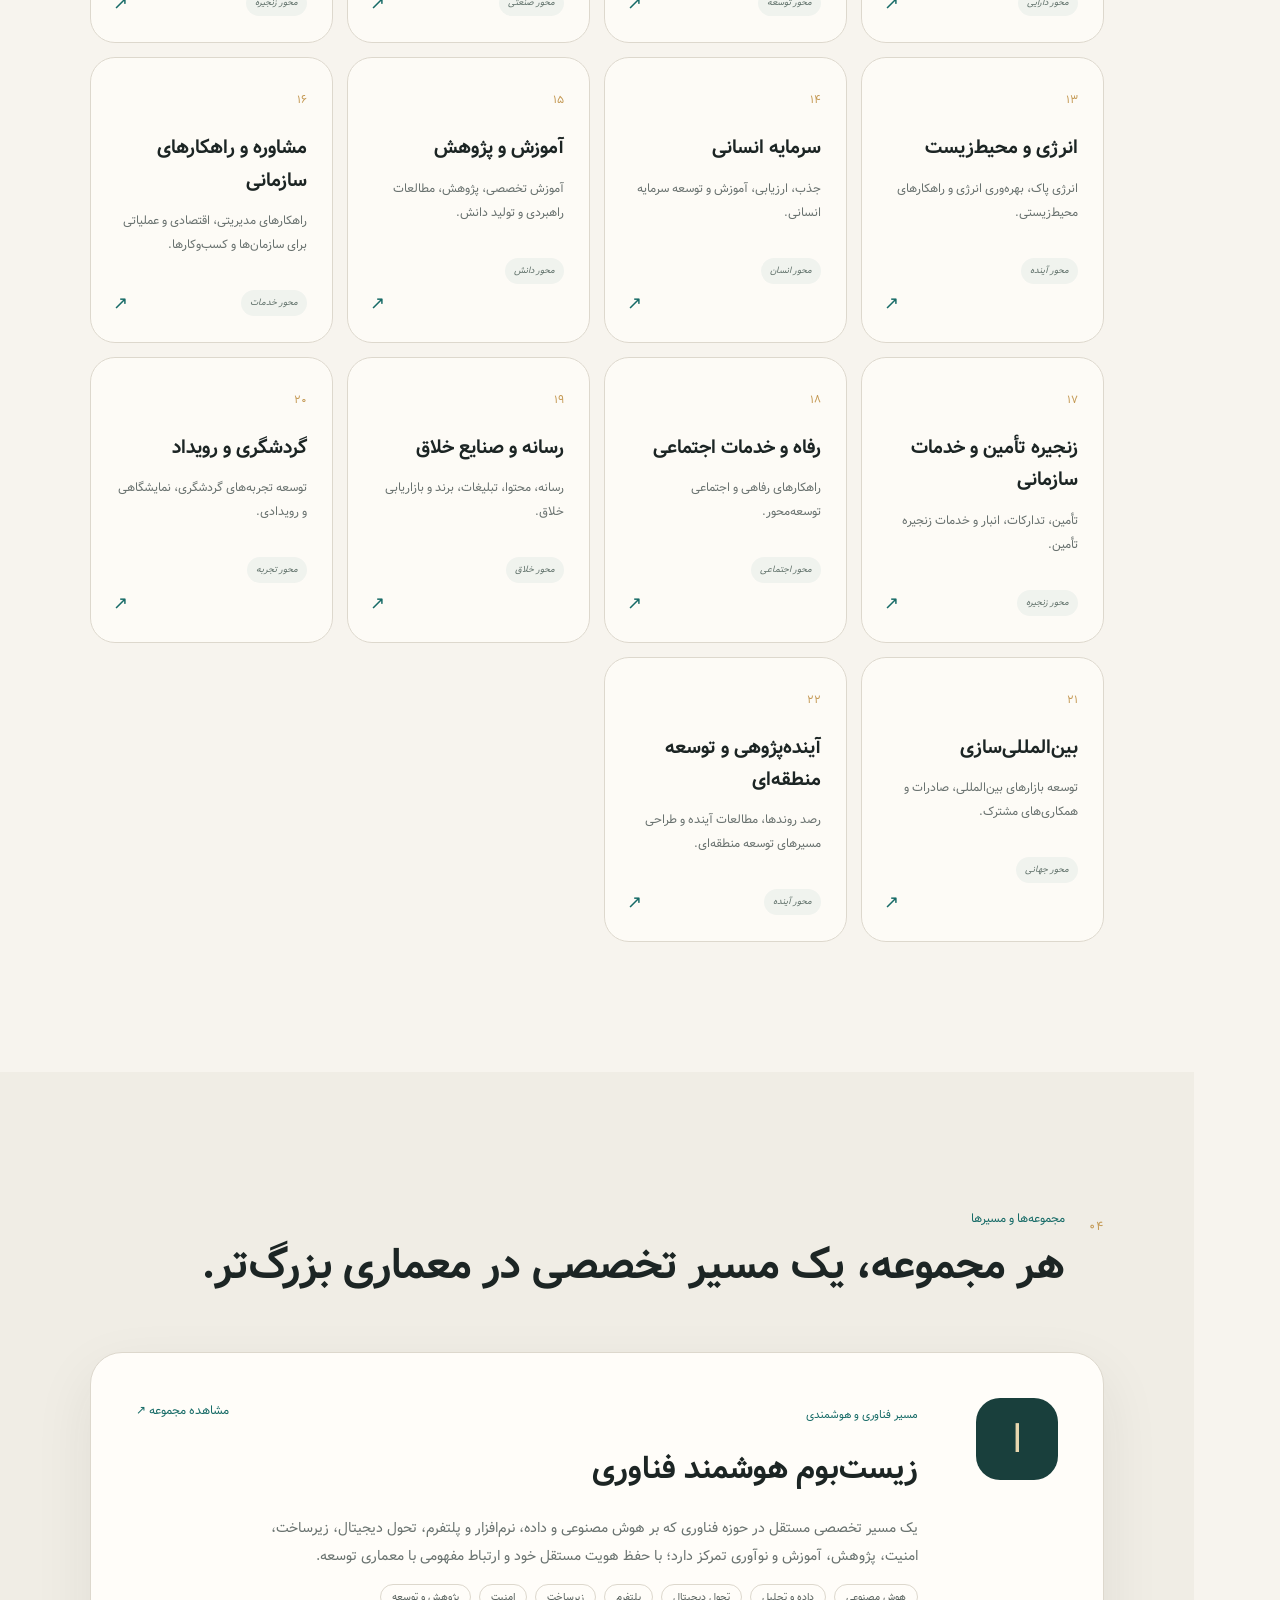
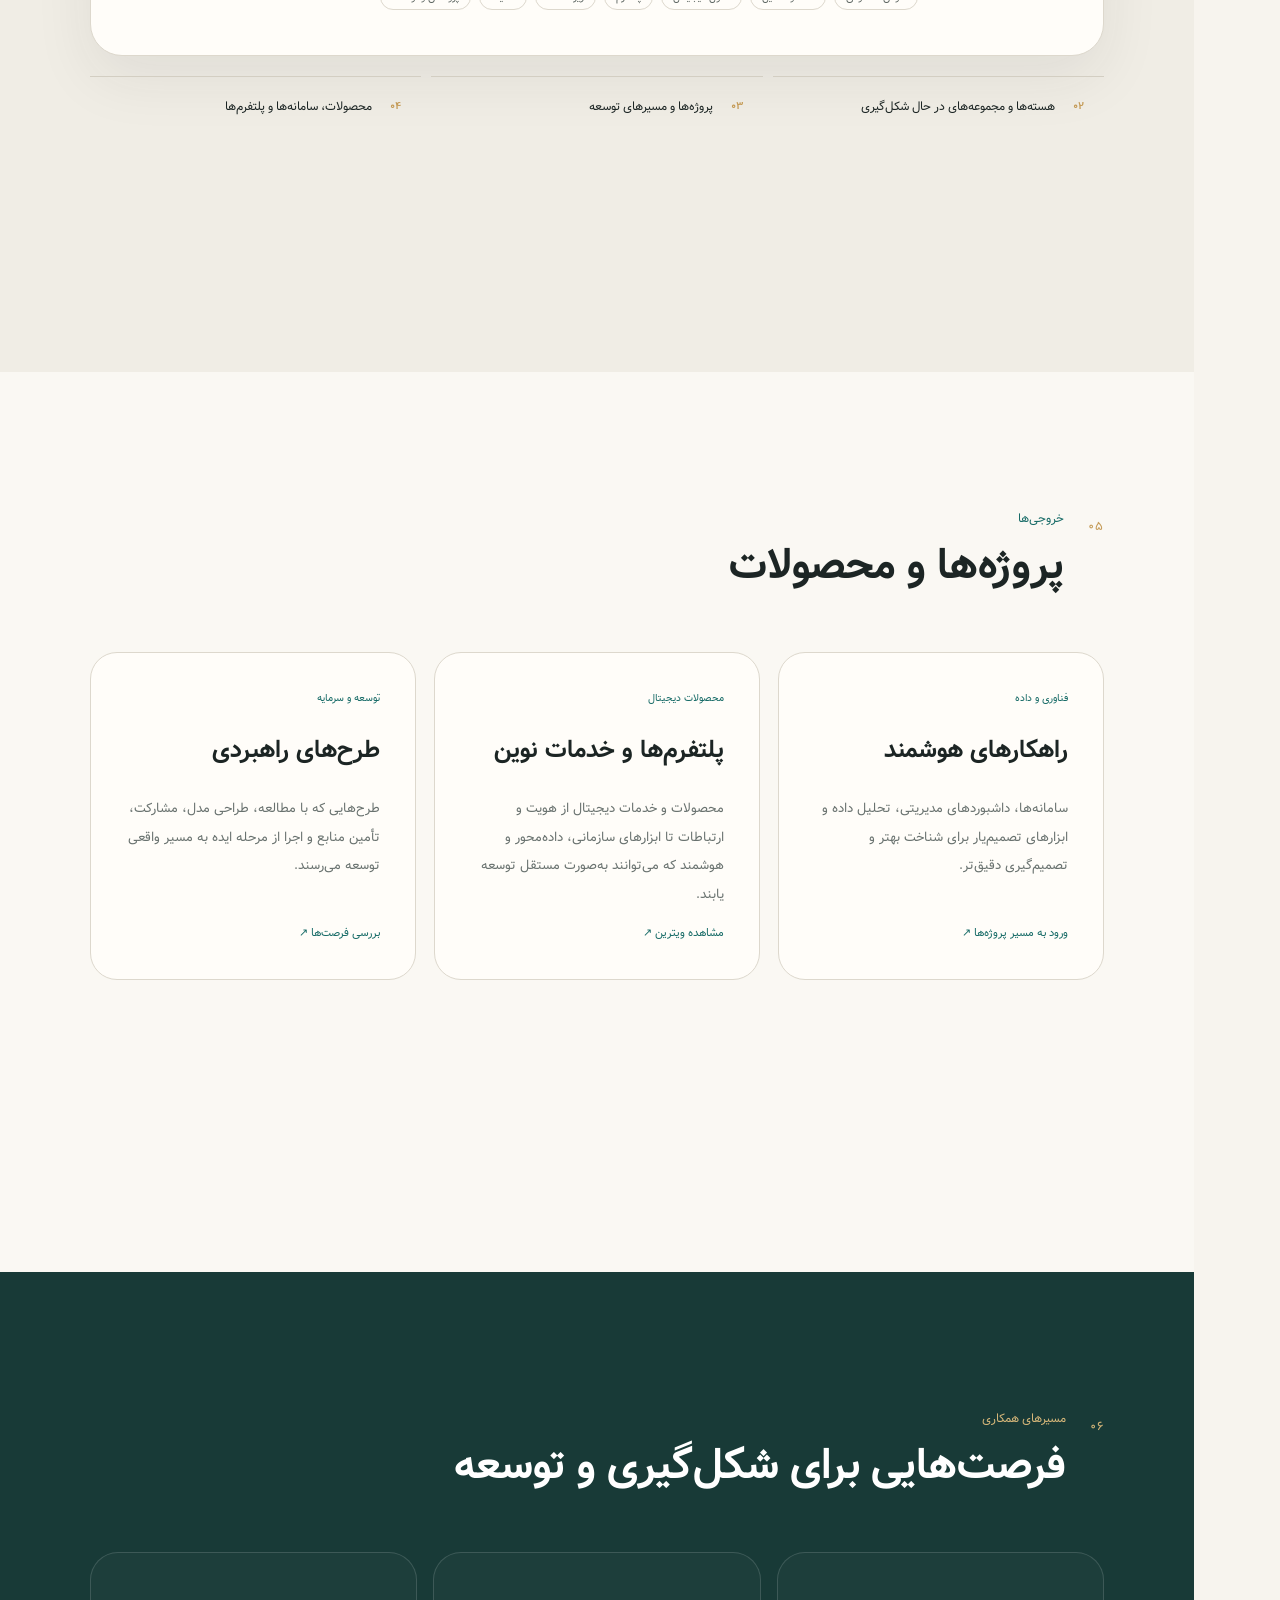
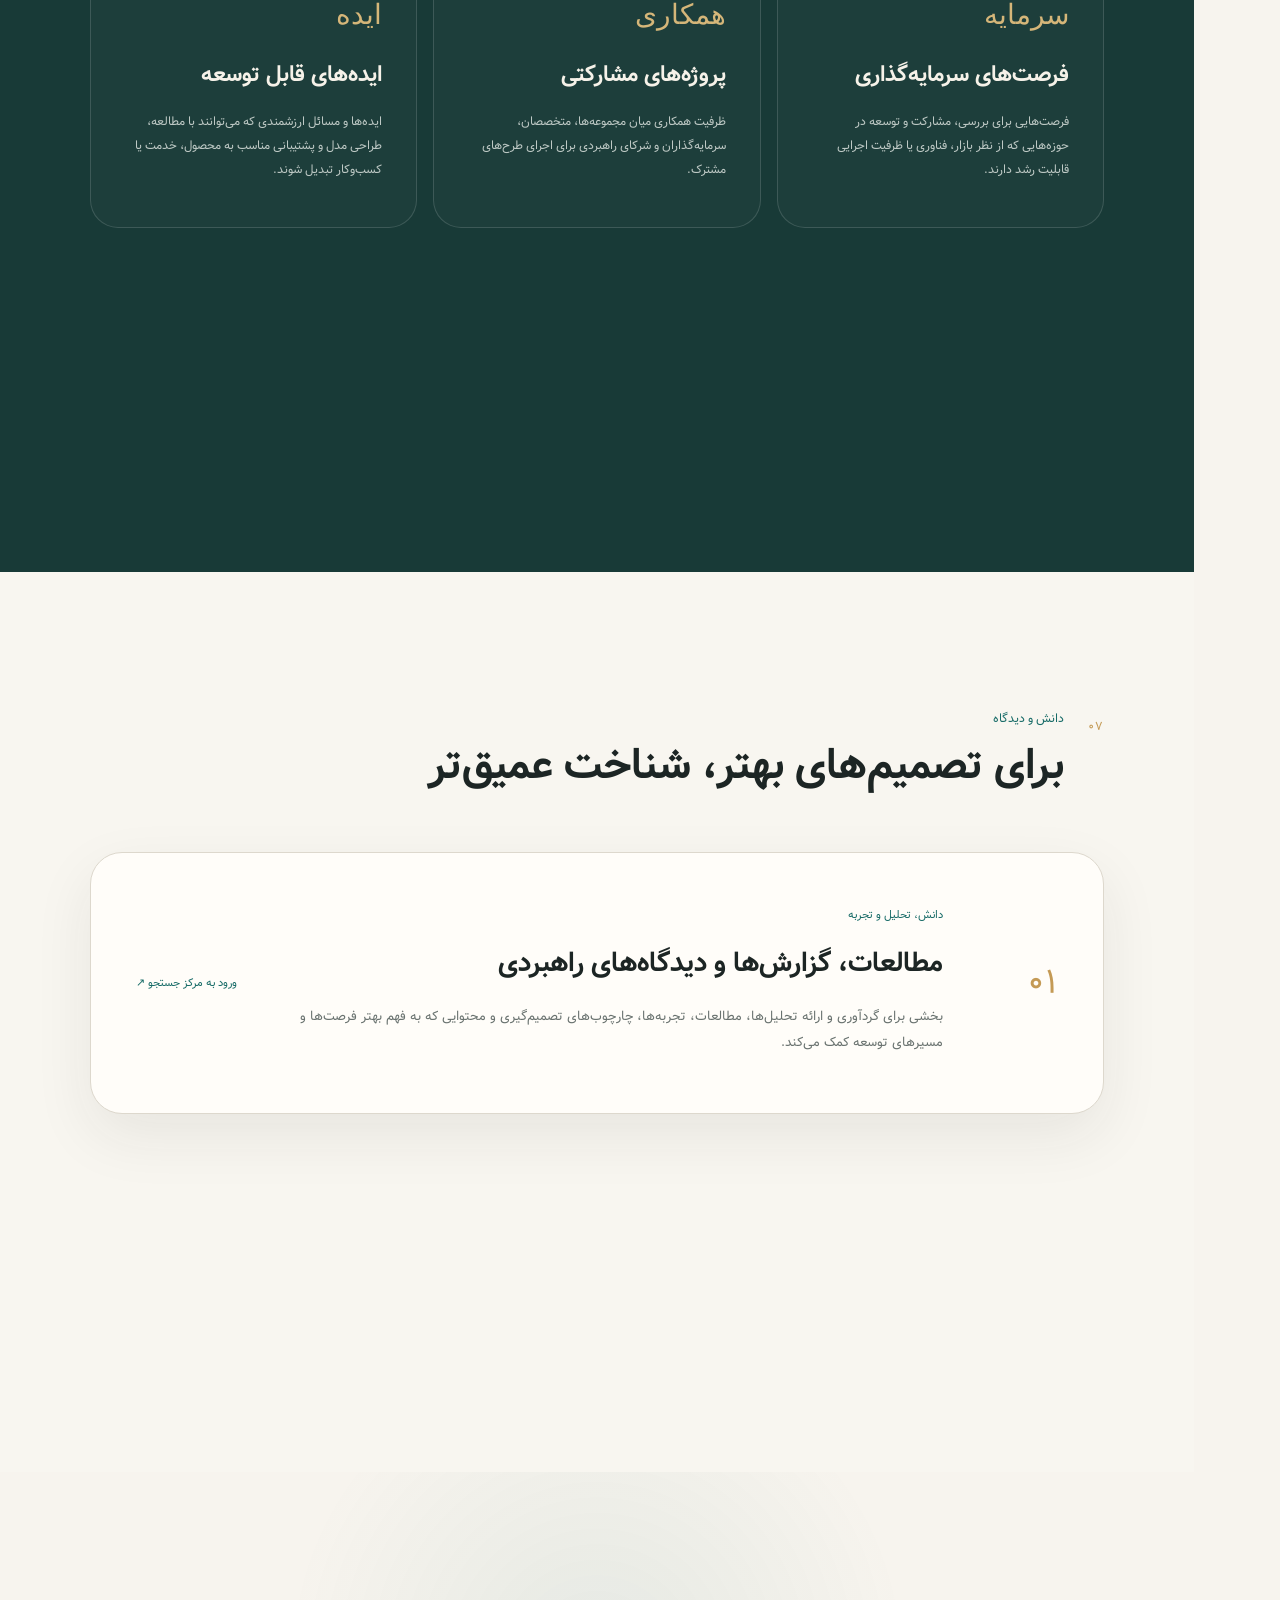
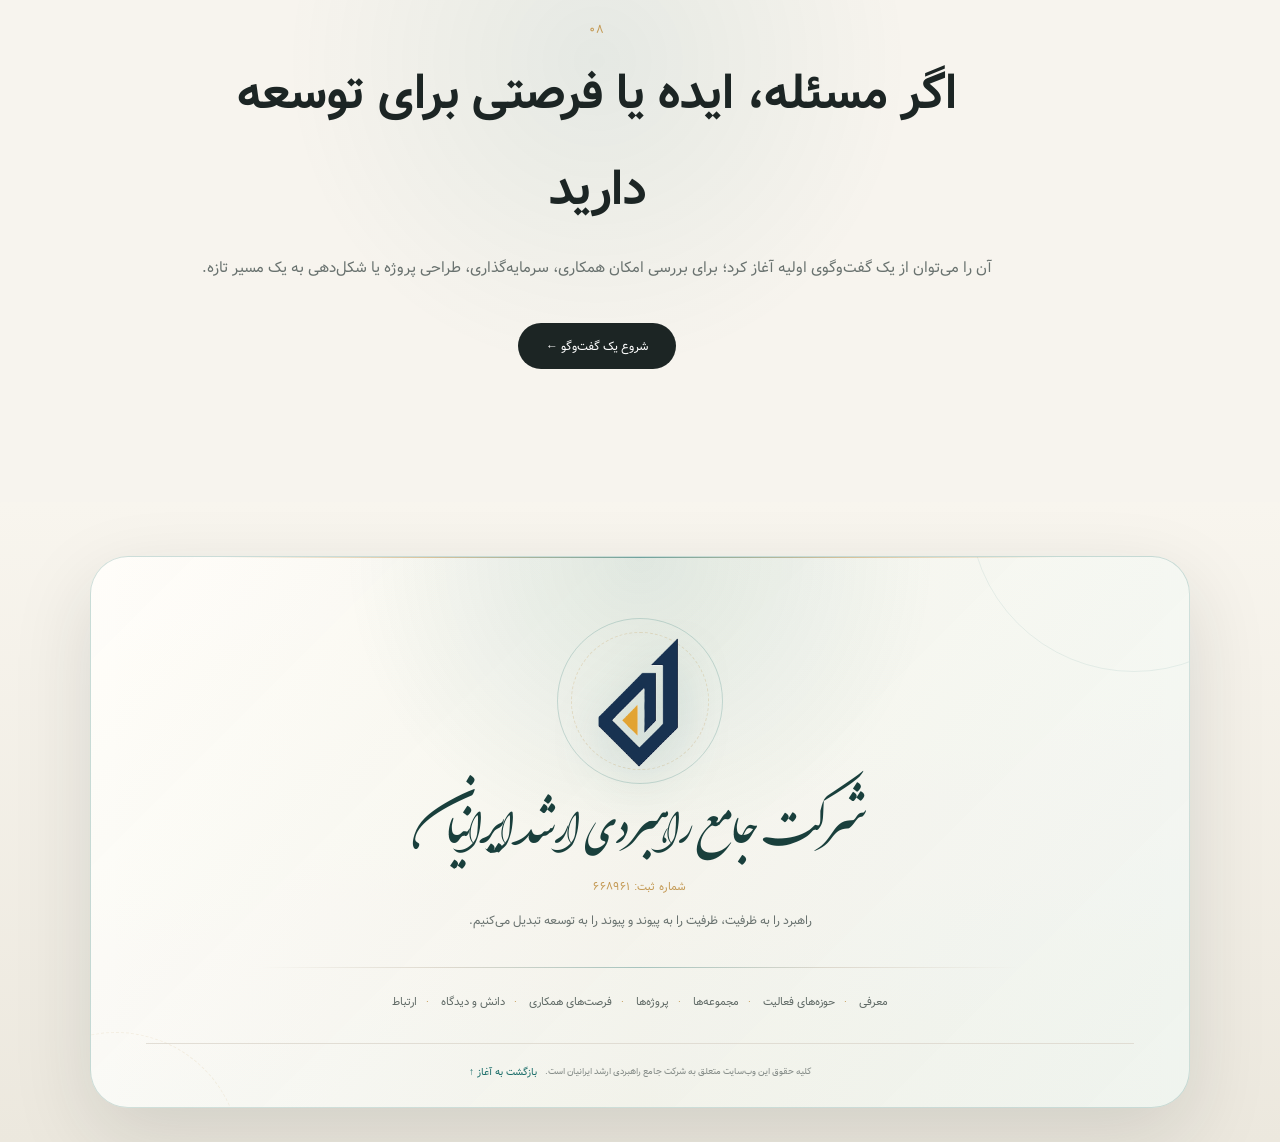
==== commit ae0d446d: "ساخت معماری محورها و اتصال حوزه‌ها به مرکز جستجو" ====
--- a/index.html
+++ b/index.html
@@ -1 +1 @@
-<!doctype html><html lang="fa" dir="rtl"><head><meta charset="utf-8"><meta name="viewport" content="width=device-width,initial-scale=1"><meta name="theme-color" content="#f7f4ee"><title>شرکت جامع راهبردی ارشد ایرانیان</title><meta name="description" content="شرکت جامع راهبردی ارشد ایرانیان؛ درگاه راهبرد، توسعه، سرمایه، فناوری، پروژه، دانش و فرصت‌های همکاری."><link rel="icon" href="arshadiranianlogo.png" type="image/png"><link rel="stylesheet" href="index.css?v=3"><style>.main-logo-link{width:100%;height:100%;display:grid;place-items:center;position:relative;border-radius:50%;cursor:pointer}.main-logo-link:hover .main-logo{transform:scale(1.035)}.footer-site-title{font-family:'Iran Nastaliq','IranNastaliq','Shekasteh',serif!important;font-size:clamp(34px,4vw,52px)!important;line-height:1.35!important;white-space:nowrap!important;display:block!important;color:#193f3c!important;font-weight:400!important;margin:0!important}.footer-registration{display:block;color:var(--accent2);font-family:Vazir,Tahoma,sans-serif;font-size:11px;margin-top:4px;letter-spacing:.3px}.footer-brand-copy{text-align:center!important}.footer-brand{flex-direction:column!important;gap:12px!important}.footer-brand-copy p{margin-top:10px!important}.footer-bottom{justify-content:center!important;text-align:center!important;gap:8px!important}@media (min-width:701px){.side-rail{transition:width .35s ease,box-shadow .35s ease}.side-rail:has(.side-nav.menu-open){width:255px;padding-left:10px;padding-right:10px}.side-nav.menu-open{align-items:stretch;gap:5px;padding:2px 8px}.side-nav.menu-open a{width:100%;height:39px;justify-content:flex-start;padding:0 14px;border-radius:20px;gap:12px}.side-nav.menu-open a b{font-size:10px;min-width:22px}.side-nav.menu-open a span{position:static;opacity:1;transform:none;background:transparent;color:var(--ink);font-size:12px;padding:0;pointer-events:auto}.side-nav.menu-open a:hover span{color:var(--accent)}.side-nav.menu-open a.active{background:#e8f0ed}.side-nav.menu-open+.rail-progress{right:7px}}.intro h1{white-space:nowrap!important;font-size:clamp(32px,4.8vw,62px)!important}.calligraphy{font-size:clamp(22px,3vw,40px)!important}.about-lead{text-align:justify!important;text-justify:inter-word;hyphens:none}.about-lead p{margin-bottom:25px!important}.about-lead p:last-child{margin-bottom:0!important}@media(min-width:701px){.about-lead{max-height:545px;overflow-y:auto;padding:8px 22px 8px 4px;scroll-behavior:smooth;scrollbar-width:thin;scrollbar-color:rgba(23,107,103,.45) transparent}.about-lead::-webkit-scrollbar{width:5px}.about-lead::-webkit-scrollbar-track{background:rgba(23,107,103,.045);border-radius:8px}.about-lead::-webkit-scrollbar-thumb{background:linear-gradient(var(--accent),var(--accent2));border-radius:8px}.about-lead:after{content:'حرکت برای ادامه';position:absolute;bottom:22px;right:calc(1.65fr + 70px);font-size:9px;color:#8b928d;opacity:.75;pointer-events:none}}@media(max-width:700px){.intro h1{font-size:clamp(25px,7vw,38px)!important}.calligraphy{font-size:30px!important}.about-lead{max-height:500px;overflow-y:auto;padding:6px 16px 6px 4px;scrollbar-width:thin;scrollbar-color:rgba(23,107,103,.45) transparent}.about-lead::-webkit-scrollbar{width:4px}.about-lead::-webkit-scrollbar-track{background:rgba(23,107,103,.045);border-radius:8px}.about-lead::-webkit-scrollbar-thumb{background:linear-gradient(var(--accent),var(--accent2));border-radius:8px}}</style></head><body><div class="ambient ambient-a"></div><div class="ambient ambient-b"></div><aside class="side-rail" aria-label="ناوبری اصلی"><button class="rail-toggle" id="menuToggle" aria-label="باز کردن منو" aria-expanded="false"><span></span><span></span><span></span></button><div class="rail-mark">ا</div><nav class="side-nav" id="sideNav"><a class="active" href="#home"><b>۰۱</b><span>خانه</span></a><a href="#about"><b>۰۲</b><span>معرفی</span></a><a href="#domains"><b>۰۳</b><span>حوزه‌ها</span></a><a href="#collections"><b>۰۴</b><span>مجموعه‌ها</span></a><a href="#projects"><b>۰۵</b><span>پروژه‌ها و محصولات</span></a><a href="#opportunities"><b>۰۶</b><span>فرصت‌ها</span></a><a href="#knowledge"><b>۰۷</b><span>دانش و دیدگاه</span></a><a href="#contact"><b>۰۸</b><span>ارتباط</span></a></nav><div class="rail-progress"><span id="progress"></span></div></aside><main><section id="home" class="intro section"><div class="intro-orbit orbit-one"></div><div class="intro-orbit orbit-two"></div><div class="intro-inner reveal"><div class="logo-wrap"><a class="main-logo-link" href="#home" aria-label="بازگشت به صفحه اصلی"><div class="logo-halo"></div><img src="arshadiranianlogo.png" alt="نشان شرکت جامع راهبردی ارشد ایرانیان" class="main-logo"></a></div><p class="eyebrow">شرکت جامع راهبردی</p><h1>شرکت جامع راهبردی ارشد ایرانیان</h1><div class="calligraphy">اندیشه‌ای برای ساختن؛ راهی برای توسعه</div><p class="slogan">راهبرد را می‌بینیم، ظرفیت‌ها را به هم پیوند می‌دهیم و مسیرهای توسعه را شکل می‌دهیم.</p><div class="scroll-cue"><span></span><small>برای ادامه حرکت کنید</small></div></div></section><section id="about" class="section about"><div class="section-head reveal"><span class="section-no">۰۲</span><div><small>معرفی</small><h2>توسعه، حاصل پیوند ظرفیت‌هاست.</h2></div></div><div class="about-grid"><div class="about-lead reveal"><p>شرکت جامع راهبردی ارشد ایرانیان با نگاهی به توسعه به‌عنوان یک فرایند پیوسته و به‌هم‌تنیده شکل گرفته است؛ فرایندی که در آن راهبرد، سرمایه، فناوری، دانش، انسان، بازار و اجرا نه عناصر جدا از یکدیگر، بلکه اجزای یک منظومه واحد و زنده‌اند؛ منظومه‌ای که هر بخش آن می‌تواند زمینه‌ساز شکل‌گیری و رشد بخش دیگر باشد.</p><p>شرکت جامع راهبردی ارشد ایرانیان خود را به یک حوزه، صنعت یا فهرستی از فعالیت‌ها محدود نمی‌کند؛ بلکه بستری است برای کشف ظرفیت‌ها، پیوند دادن توانمندی‌ها، شکل‌دادن به ایده‌ها و فرصت‌ها و گشودن مسیرهایی که بتوانند در گذر زمان به مجموعه‌ها، پروژه‌ها، کسب‌وکارها و سرمایه‌گذاری‌های ماندگار تبدیل شوند. در این نگاه، هر اندیشه می‌تواند آغاز یک مسیر باشد، هر ظرفیت می‌تواند به یک فرصت بدل شود و هر فرصت، هنگامی که در معماری درست قرار گیرد، می‌تواند به آفرینش ارزش و اثری پایدار منجر شود.</p><p>در این منظومه، سرمایه مفهومی گسترده‌تر از منابع مالی دارد. دانش و تجربه، زمان و اندیشه، فناوری و داده، اعتبار و ارتباطات، نیروی انسانی، زیرساخت و توان اجرایی، همگی بخشی از سرمایه‌ای هستند که امکان ساختن آینده را فراهم می‌کنند. اهمیت، تنها در گردآوری این سرمایه‌ها نیست؛ بلکه در شناخت آن‌ها، ایجاد پیوند میان آن‌ها و یافتن جایگاه درست هر یک در مسیر توسعه است. هنگامی که ظرفیت‌های پراکنده به یکدیگر متصل می‌شوند، هم‌افزایی شکل می‌گیرد و از دل آن، امکان‌هایی پدید می‌آید که هیچ‌یک از اجزا به‌تنهایی قادر به خلق آن نیستند.</p><p>از همین منظر، توسعه برای شرکت جامع راهبردی ارشد ایرانیان یک نقطه پایان یا یک مقصد ثابت نیست؛ حرکتی مداوم برای شناخت بهتر، ساختن دقیق‌تر و گشودن افق‌های تازه است. این حرکت از اندیشه آغاز می‌شود، با راهبرد جهت می‌گیرد، با سرمایه و توانمندی پشتیبانی می‌شود، به کمک فناوری و دانش گسترده‌تر می‌گردد و در میدان اجرا به نتیجه و اثر تبدیل می‌شود.</p><p>این معماری باید زنده و قابل گسترش باقی بماند؛ به‌گونه‌ای که مجموعه‌های تازه، پروژه‌های جدید، فرصت‌های سرمایه‌گذاری، فناوری‌های نو، شبکه‌های تخصصی و مسیرهای متفاوت توسعه بتوانند در آن شکل بگیرند و در عین استقلال و هویت تخصصی، با یکدیگر ارتباط و هم‌افزایی داشته باشند. به همین دلیل، آنچه در این مجموعه ساخته می‌شود صرفاً مجموعه‌ای از فعالیت‌ها نیست؛ بلکه شبکه‌ای از ظرفیت‌ها و امکان‌هاست که می‌تواند در طول زمان رشد کند، تغییر کند و خود را با نیازها و فرصت‌های آینده بازآفرینی نماید.</p><p>در نهایت، فلسفه شرکت جامع راهبردی ارشد ایرانیان بر یک باور ساده اما بنیادین استوار است: ارزش بزرگ، معمولاً در یک عنصر منفرد پنهان نیست؛ در کیفیت پیوند میان عناصر شکل می‌گیرد. از پیوند اندیشه و عمل، راهبرد و اجرا، سرمایه و فرصت، دانش و فناوری، انسان و سازمان و بازار و توانمندی است که مسیرهای تازه متولد می‌شوند. این مجموعه می‌خواهد بستری برای همین پیوند باشد؛ جایی که اندیشه به راهبرد، راهبرد به اقدام، ظرفیت به فرصت و فرصت به ارزش تبدیل شود و هر دستاورد، خود آغازگر فصل دیگری از توسعه باشد.</p></div><div class="about-note reveal"><span>رویکرد راهبردی</span><strong>از شناخت<br>تا ارزش‌آفرینی</strong><p>شناخت مسئله و ظرفیت، طراحی مسیر، ارزیابی امکان، ایجاد پیوند میان منابع و همراهی با مسیر اجرا و توسعه.</p></div></div></section><section id="domains" class="section domains"><div class="section-head reveal"><span class="section-no">۰۳</span><div><small>معماری فعالیت</small><h2>حوزه‌ها مستقل‌اند؛ اما از یکدیگر جدا نیستند.</h2></div></div><div class="domain-grid"><a class="domain-card reveal" href="pages/strategy.html"><span>۰۱</span><h3>راهبرد و توسعه</h3><p>برنامه‌ریزی راهبردی، مطالعات، آینده‌نگری، طراحی مدل و مسیرهای توسعه.</p><i>↗</i></a><a class="domain-card reveal" href="pages/investment.html"><span>۰۲</span><h3>سرمایه و کسب‌وکار</h3><p>شناسایی فرصت، ارزیابی اقتصادی، سرمایه‌گذاری، مشارکت و توسعه کسب‌وکار.</p><i>↗</i></a><a class="domain-card featured reveal" href="pages/innovation.html"><span>۰۳</span><h3>فناوری و هوشمندی</h3><p>هوش مصنوعی، داده، نرم‌افزار، پلتفرم، زیرساخت، امنیت و تحول دیجیتال.</p><i>↗</i></a><a class="domain-card reveal" href="pages/projects.html"><span>۰۴</span><h3>پروژه و محصول</h3><p>تبدیل ایده‌ها و نیازها به پروژه، محصول، خدمت و مسیرهای اجرایی.</p><i>↗</i></a><a class="domain-card reveal" href="pages/ecosystem.html"><span>۰۵</span><h3>نوآوری و تحقیق و توسعه</h3><p>پژوهش، ایده‌پردازی، آزمون، توسعه فناوری و ایجاد راهکارهای نو.</p><i>↗</i></a><a class="domain-card reveal" href="pages/showcase.html"><span>۰۶</span><h3>بازار و تجارت</h3><p>شناخت بازار، زنجیره تأمین، بازرگانی، شبکه‌سازی و توسعه ارتباطات.</p><i>↗</i></a><a class="domain-card reveal" href="pages/about.html"><span>۰۷</span><h3>انسان و توانمندسازی</h3><p>دانش، آموزش، مهارت، شبکه متخصصان و توسعه سرمایه انسانی.</p><i>↗</i></a><a class="domain-card reveal" href="pages/ecosystem.html"><span>۰۸</span><h3>زیرساخت و زنجیره ارزش</h3><p>زیرساخت‌های توسعه، تولید، املاک، کشاورزی و زنجیره‌های ارزش تخصصی.</p><i>↗</i></a></div></section><section id="collections" class="section collections"><div class="section-head reveal"><span class="section-no">۰۴</span><div><small>مجموعه‌ها و مسیرها</small><h2>هر مجموعه، یک مسیر تخصصی در معماری بزرگ‌تر.</h2></div></div><div class="collection-feature reveal"><div class="collection-symbol">ا</div><div><span class="tag">مسیر فناوری و هوشمندی</span><h3>زیست‌بوم هوشمند فناوری</h3><p>یک مسیر تخصصی مستقل در حوزه فناوری که بر هوش مصنوعی و داده، نرم‌افزار و پلتفرم، تحول دیجیتال، زیرساخت، امنیت، پژوهش، آموزش و نوآوری تمرکز دارد؛ با حفظ هویت مستقل خود و ارتباط مفهومی با معماری توسعه.</p><div class="chips"><span>هوش مصنوعی</span><span>داده و تحلیل</span><span>تحول دیجیتال</span><span>پلتفرم</span><span>زیرساخت</span><span>امنیت</span><span>پژوهش و توسعه</span></div></div><a href="https://zbhf.ir/" target="_blank" rel="noopener" class="text-link">مشاهده مجموعه ↗</a></div><div class="collection-list reveal"><div><b>۰۲</b><span>هسته‌ها و مجموعه‌های در حال شکل‌گیری</span></div><div><b>۰۳</b><span>پروژه‌ها و مسیرهای توسعه</span></div><div><b>۰۴</b><span>محصولات، سامانه‌ها و پلتفرم‌ها</span></div></div></section><section id="projects" class="section projects"><div class="section-head reveal"><span class="section-no">۰۵</span><div><small>خروجی‌ها</small><h2>پروژه‌ها و محصولات</h2></div></div><div class="project-grid"><article class="project-card reveal"><small>فناوری و داده</small><h3>راهکارهای هوشمند</h3><p>سامانه‌ها، داشبوردهای مدیریتی، تحلیل داده و ابزارهای تصمیم‌یار برای شناخت بهتر و تصمیم‌گیری دقیق‌تر.</p><a href="pages/projects.html">ورود به مسیر پروژه‌ها ↗</a></article><article class="project-card reveal"><small>محصولات دیجیتال</small><h3>پلتفرم‌ها و خدمات نوین</h3><p>محصولات و خدمات دیجیتال از هویت و ارتباطات تا ابزارهای سازمانی، داده‌محور و هوشمند که می‌توانند به‌صورت مستقل توسعه یابند.</p><a href="pages/showcase.html">مشاهده ویترین ↗</a></article><article class="project-card reveal"><small>توسعه و سرمایه</small><h3>طرح‌های راهبردی</h3><p>طرح‌هایی که با مطالعه، طراحی مدل، مشارکت، تأمین منابع و اجرا از مرحله ایده به مسیر واقعی توسعه می‌رسند.</p><a href="pages/investment.html">بررسی فرصت‌ها ↗</a></article></div></section><section id="opportunities" class="section opportunities"><div class="section-head reveal"><span class="section-no">۰۶</span><div><small>مسیرهای همکاری</small><h2>فرصت‌هایی برای شکل‌گیری و توسعه</h2></div></div><div class="opportunity-grid"><div class="opportunity reveal"><span>سرمایه</span><h3>فرصت‌های سرمایه‌گذاری</h3><p>فرصت‌هایی برای بررسی، مشارکت و توسعه در حوزه‌هایی که از نظر بازار، فناوری یا ظرفیت اجرایی قابلیت رشد دارند.</p></div><div class="opportunity reveal"><span>همکاری</span><h3>پروژه‌های مشارکتی</h3><p>ظرفیت همکاری میان مجموعه‌ها، متخصصان، سرمایه‌گذاران و شرکای راهبردی برای اجرای طرح‌های مشترک.</p></div><div class="opportunity reveal"><span>ایده</span><h3>ایده‌های قابل توسعه</h3><p>ایده‌ها و مسائل ارزشمندی که می‌توانند با مطالعه، طراحی مدل و پشتیبانی مناسب به محصول، خدمت یا کسب‌وکار تبدیل شوند.</p></div></div></section><section id="knowledge" class="section knowledge"><div class="section-head reveal"><span class="section-no">۰۷</span><div><small>دانش و دیدگاه</small><h2>برای تصمیم‌های بهتر، شناخت عمیق‌تر</h2></div></div><div class="knowledge-panel reveal"><div class="knowledge-number">۰۱</div><div><span>دانش، تحلیل و تجربه</span><h3>مطالعات، گزارش‌ها و دیدگاه‌های راهبردی</h3><p>بخشی برای گردآوری و ارائه تحلیل‌ها، مطالعات، تجربه‌ها، چارچوب‌های تصمیم‌گیری و محتوایی که به فهم بهتر فرصت‌ها و مسیرهای توسعه کمک می‌کند.</p></div><a href="pages/search.html">ورود به مرکز جستجو ↗</a></div></section><section id="contact" class="section contact"><div class="contact-inner reveal"><span class="section-no">۰۸</span><h2>اگر مسئله، ایده یا فرصتی برای توسعه دارید</h2><p>آن را می‌توان از یک گفت‌وگوی اولیه آغاز کرد؛ برای بررسی امکان همکاری، سرمایه‌گذاری، طراحی پروژه یا شکل‌دهی به یک مسیر تازه.</p><a class="contact-button" href="pages/contact.html">شروع یک گفت‌وگو ←</a></div></section></main><footer class="site-footer"><div class="footer-shell"><div class="footer-orbit footer-orbit-a"></div><div class="footer-orbit footer-orbit-b"></div><div class="footer-brand"><a class="footer-logo-link" href="#home" aria-label="بازگشت به صفحه اصلی"><span class="footer-logo-halo"></span><img src="arshadiranianlogo.png" alt="لوگوی شرکت جامع راهبردی ارشد ایرانیان"></a><div class="footer-brand-copy"><strong class="footer-site-title">شرکت جامع راهبردی ارشد ایرانیان</strong><small class="footer-registration">شماره ثبت: ۶۶۸۹۶۱</small><p>راهبرد را به ظرفیت، ظرفیت را به پیوند و پیوند را به توسعه تبدیل می‌کنیم.</p></div></div><div class="footer-divider"></div><nav class="footer-links" aria-label="پیوندهای فوتر"><a href="#about">معرفی</a><a href="#domains">حوزه‌های فعالیت</a><a href="#collections">مجموعه‌ها</a><a href="#projects">پروژه‌ها</a><a href="#opportunities">فرصت‌های همکاری</a><a href="#knowledge">دانش و دیدگاه</a><a href="#contact">ارتباط</a></nav><div class="footer-bottom"><span>کلیه حقوق این وب‌سایت متعلق به شرکت جامع راهبردی ارشد ایرانیان است.</span><a href="#home">بازگشت به آغاز ↑</a></div></div></footer><button class="rail-toggle" id="topButton" type="button" aria-label="بازگشت به بالا" style="position:fixed;left:18px;bottom:18px;background:var(--ink);color:#fff;width:42px;height:42px;z-index:25;box-shadow:0 10px 30px rgba(0,0,0,.12)">↑</button><script>const nav=document.getElementById('sideNav'),toggle=document.getElementById('menuToggle'),topButton=document.getElementById('topButton'),links=[...document.querySelectorAll('.side-nav a')],sections=[...document.querySelectorAll('main section[id]')],progress=document.getElementById('progress');toggle?.addEventListener('click',()=>{const opened=nav.classList.toggle('menu-open');toggle.setAttribute('aria-expanded',opened?'true':'false');toggle.setAttribute('aria-label',opened?'بستن منو':'باز کردن منو')});links.forEach(a=>a.addEventListener('click',()=>{nav.classList.remove('menu-open');toggle?.setAttribute('aria-expanded','false');toggle?.setAttribute('aria-label','باز کردن منو')}));const revealObserver=new IntersectionObserver(entries=>entries.forEach(e=>{if(e.isIntersecting)e.target.classList.add('visible')}),{threshold:.12});document.querySelectorAll('.reveal').forEach(e=>revealObserver.observe(e));const sectionObserver=new IntersectionObserver(entries=>entries.forEach(e=>{if(e.isIntersecting){links.forEach(a=>a.classList.toggle('active',a.getAttribute('href')==='#'+e.target.id));}}),{rootMargin:'-35% 0px -55% 0px',threshold:0});sections.forEach(s=>sectionObserver.observe(s));window.addEventListener('scroll',()=>{const max=document.documentElement.scrollHeight-innerHeight;progress.style.height=(max>0?(scrollY/max)*100:0)+'%';topButton.style.opacity=scrollY>450?'1':'0';topButton.style.pointerEvents=scrollY>450?'auto':'none'});topButton.addEventListener('click',()=>scrollTo({top:0,behavior:'smooth'}));</script></body></html>+<!doctype html><html lang="fa" dir="rtl"><head><meta charset="utf-8"><meta name="viewport" content="width=device-width,initial-scale=1"><meta name="theme-color" content="#f7f4ee"><title>شرکت جامع راهبردی ارشد ایرانیان</title><meta name="description" content="شرکت جامع راهبردی ارشد ایرانیان؛ درگاه راهبرد، توسعه، سرمایه، فناوری، پروژه، دانش و فرصت‌های همکاری."><link rel="icon" href="arshadiranianlogo.png" type="image/png"><link rel="stylesheet" href="index.css?v=3"><style>.main-logo-link{width:100%;height:100%;display:grid;place-items:center;position:relative;border-radius:50%;cursor:pointer}.main-logo-link:hover .main-logo{transform:scale(1.035)}.footer-site-title{font-family:'Iran Nastaliq','IranNastaliq','Shekasteh',serif!important;font-size:clamp(34px,4vw,52px)!important;line-height:1.35!important;white-space:nowrap!important;display:block!important;color:#193f3c!important;font-weight:400!important;margin:0!important}.footer-registration{display:block;color:var(--accent2);font-family:Vazir,Tahoma,sans-serif;font-size:11px;margin-top:4px;letter-spacing:.3px}.footer-brand-copy{text-align:center!important}.footer-brand{flex-direction:column!important;gap:12px!important}.footer-brand-copy p{margin-top:10px!important}.footer-bottom{justify-content:center!important;text-align:center!important;gap:8px!important}@media (min-width:701px){.side-rail{transition:width .35s ease,box-shadow .35s ease}.side-rail:has(.side-nav.menu-open){width:255px;padding-left:10px;padding-right:10px}.side-nav.menu-open{align-items:stretch;gap:5px;padding:2px 8px}.side-nav.menu-open a{width:100%;height:39px;justify-content:flex-start;padding:0 14px;border-radius:20px;gap:12px}.side-nav.menu-open a b{font-size:10px;min-width:22px}.side-nav.menu-open a span{position:static;opacity:1;transform:none;background:transparent;color:var(--ink);font-size:12px;padding:0;pointer-events:auto}.side-nav.menu-open a:hover span{color:var(--accent)}.side-nav.menu-open a.active{background:#e8f0ed}.side-nav.menu-open+.rail-progress{right:7px}}.intro h1{white-space:nowrap!important;font-size:clamp(32px,4.8vw,62px)!important}.calligraphy{font-size:clamp(22px,3vw,40px)!important}.about-lead{text-align:justify!important;text-justify:inter-word;hyphens:none}.about-lead p{margin-bottom:25px!important}.about-lead p:last-child{margin-bottom:0!important}@media(min-width:701px){.about-lead{max-height:545px;overflow-y:auto;padding:8px 22px 8px 4px;scroll-behavior:smooth;scrollbar-width:thin;scrollbar-color:rgba(23,107,103,.45) transparent}.about-lead::-webkit-scrollbar{width:5px}.about-lead::-webkit-scrollbar-track{background:rgba(23,107,103,.045);border-radius:8px}.about-lead::-webkit-scrollbar-thumb{background:linear-gradient(var(--accent),var(--accent2));border-radius:8px}.about-lead:after{content:'حرکت برای ادامه';position:absolute;bottom:22px;right:calc(1.65fr + 70px);font-size:9px;color:#8b928d;opacity:.75;pointer-events:none}}@media(max-width:700px){.intro h1{font-size:clamp(25px,7vw,38px)!important}.calligraphy{font-size:30px!important}.about-lead{max-height:500px;overflow-y:auto;padding:6px 16px 6px 4px;scrollbar-width:thin;scrollbar-color:rgba(23,107,103,.45) transparent}.about-lead::-webkit-scrollbar{width:4px}.about-lead::-webkit-scrollbar-track{background:rgba(23,107,103,.045);border-radius:8px}.about-lead::-webkit-scrollbar-thumb{background:linear-gradient(var(--accent),var(--accent2));border-radius:8px}}.domains-intro{max-width:1080px;margin:-18px auto 34px;color:var(--muted);font-size:14px;line-height:2.2}.domain-architecture{max-width:1120px;margin:0 auto 30px;padding:26px 28px;border:1px solid rgba(23,107,103,.16);border-radius:28px;background:linear-gradient(135deg,rgba(255,253,249,.96),rgba(238,244,239,.72));box-shadow:0 18px 50px rgba(37,42,37,.06);display:grid;grid-template-columns:1fr auto 1fr;gap:18px;align-items:center}.domain-node{padding:18px;border:1px solid var(--line);border-radius:20px;background:rgba(255,253,249,.76);text-align:center}.domain-node small{display:block;color:var(--accent2);font-size:10px}.domain-node strong{display:block;color:#193f3c;font-size:17px;margin-top:5px}.domain-core{width:94px;height:94px;border-radius:50%;display:grid;place-items:center;background:#193f3c;color:#f4ead5;box-shadow:0 12px 35px rgba(25,63,60,.2);text-align:center;font-size:11px;line-height:1.7}.domain-core b{font-family:'Iran Nastaliq','IranNastaliq',serif;font-size:27px;font-weight:400;display:block}.domain-flow{max-width:1120px;margin:0 auto 28px;display:flex;justify-content:center;align-items:center;gap:8px;flex-wrap:wrap;color:#71807a;font-size:10px}.domain-flow span{padding:6px 12px;border:1px solid var(--line);border-radius:999px;background:rgba(255,253,249,.7)}.domain-flow b{color:var(--accent2);font-weight:400}.domain-grid{display:grid;grid-template-columns:repeat(4,1fr);gap:14px}.domain-card{min-height:225px}.domain-card .domain-kind{display:inline-flex;margin-top:6px;padding:4px 9px;border-radius:999px;background:#f0f3ee;color:#60716a;font-size:9px}.domain-card h3{margin-top:16px}.domain-card p{margin-bottom:28px}.domain-card:hover .domain-kind{background:#e6efeb;color:var(--accent)}@media(max-width:1050px){.domain-grid{grid-template-columns:repeat(3,1fr)}}@media(max-width:780px){.domain-architecture{grid-template-columns:1fr;gap:12px}.domain-core{margin:auto}.domain-grid{grid-template-columns:repeat(2,1fr)}}@media(max-width:520px){.domains-intro{font-size:13px}.domain-grid{grid-template-columns:1fr}.domain-card{min-height:205px}.domain-architecture{padding:20px 16px}.domain-flow{justify-content:flex-start;overflow-x:auto;flex-wrap:nowrap;padding-bottom:4px}.domain-flow span{white-space:nowrap}}</style></head><body><div class="ambient ambient-a"></div><div class="ambient ambient-b"></div><aside class="side-rail" aria-label="ناوبری اصلی"><button class="rail-toggle" id="menuToggle" aria-label="باز کردن منو" aria-expanded="false"><span></span><span></span><span></span></button><div class="rail-mark">ا</div><nav class="side-nav" id="sideNav"><a class="active" href="#home"><b>۰۱</b><span>خانه</span></a><a href="#about"><b>۰۲</b><span>معرفی</span></a><a href="#domains"><b>۰۳</b><span>حوزه‌ها</span></a><a href="#collections"><b>۰۴</b><span>مجموعه‌ها</span></a><a href="#projects"><b>۰۵</b><span>پروژه‌ها و محصولات</span></a><a href="#opportunities"><b>۰۶</b><span>فرصت‌ها</span></a><a href="#knowledge"><b>۰۷</b><span>دانش و دیدگاه</span></a><a href="#contact"><b>۰۸</b><span>ارتباط</span></a></nav><div class="rail-progress"><span id="progress"></span></div></aside><main><section id="home" class="intro section"><div class="intro-orbit orbit-one"></div><div class="intro-orbit orbit-two"></div><div class="intro-inner reveal"><div class="logo-wrap"><a class="main-logo-link" href="#home" aria-label="بازگشت به صفحه اصلی"><div class="logo-halo"></div><img src="arshadiranianlogo.png" alt="نشان شرکت جامع راهبردی ارشد ایرانیان" class="main-logo"></a></div><p class="eyebrow">شرکت جامع راهبردی</p><h1>شرکت جامع راهبردی ارشد ایرانیان</h1><div class="calligraphy">اندیشه‌ای برای ساختن؛ راهی برای توسعه</div><p class="slogan">راهبرد را می‌بینیم، ظرفیت‌ها را به هم پیوند می‌دهیم و مسیرهای توسعه را شکل می‌دهیم.</p><div class="scroll-cue"><span></span><small>برای ادامه حرکت کنید</small></div></div></section><section id="about" class="section about"><div class="section-head reveal"><span class="section-no">۰۲</span><div><small>معرفی</small><h2>توسعه، حاصل پیوند ظرفیت‌هاست.</h2></div></div><div class="about-grid"><div class="about-lead reveal"><p>شرکت جامع راهبردی ارشد ایرانیان با نگاهی به توسعه به‌عنوان یک فرایند پیوسته و به‌هم‌تنیده شکل گرفته است؛ فرایندی که در آن راهبرد، سرمایه، فناوری، دانش، انسان، بازار و اجرا نه عناصر جدا از یکدیگر، بلکه اجزای یک منظومه واحد و زنده‌اند؛ منظومه‌ای که هر بخش آن می‌تواند زمینه‌ساز شکل‌گیری و رشد بخش دیگر باشد.</p><p>شرکت جامع راهبردی ارشد ایرانیان خود را به یک حوزه، صنعت یا فهرستی از فعالیت‌ها محدود نمی‌کند؛ بلکه بستری است برای کشف ظرفیت‌ها، پیوند دادن توانمندی‌ها، شکل‌دادن به ایده‌ها و فرصت‌ها و گشودن مسیرهایی که بتوانند در گذر زمان به مجموعه‌ها، پروژه‌ها، کسب‌وکارها و سرمایه‌گذاری‌های ماندگار تبدیل شوند. در این نگاه، هر اندیشه می‌تواند آغاز یک مسیر باشد، هر ظرفیت می‌تواند به یک فرصت بدل شود و هر فرصت، هنگامی که در معماری درست قرار گیرد، می‌تواند به آفرینش ارزش و اثری پایدار منجر شود.</p><p>در این منظومه، سرمایه مفهومی گسترده‌تر از منابع مالی دارد. دانش و تجربه، زمان و اندیشه، فناوری و داده، اعتبار و ارتباطات، نیروی انسانی، زیرساخت و توان اجرایی، همگی بخشی از سرمایه‌ای هستند که امکان ساختن آینده را فراهم می‌کنند. اهمیت، تنها در گردآوری این سرمایه‌ها نیست؛ بلکه در شناخت آن‌ها، ایجاد پیوند میان آن‌ها و یافتن جایگاه درست هر یک در مسیر توسعه است. هنگامی که ظرفیت‌های پراکنده به یکدیگر متصل می‌شوند، هم‌افزایی شکل می‌گیرد و از دل آن، امکان‌هایی پدید می‌آید که هیچ‌یک از اجزا به‌تنهایی قادر به خلق آن نیستند.</p><p>از همین منظر، توسعه برای شرکت جامع راهبردی ارشد ایرانیان یک نقطه پایان یا یک مقصد ثابت نیست؛ حرکتی مداوم برای شناخت بهتر، ساختن دقیق‌تر و گشودن افق‌های تازه است. این حرکت از اندیشه آغاز می‌شود، با راهبرد جهت می‌گیرد، با سرمایه و توانمندی پشتیبانی می‌شود، به کمک فناوری و دانش گسترده‌تر می‌گردد و در میدان اجرا به نتیجه و اثر تبدیل می‌شود.</p><p>این معماری باید زنده و قابل گسترش باقی بماند؛ به‌گونه‌ای که مجموعه‌های تازه، پروژه‌های جدید، فرصت‌های سرمایه‌گذاری، فناوری‌های نو، شبکه‌های تخصصی و مسیرهای متفاوت توسعه بتوانند در آن شکل بگیرند و در عین استقلال و هویت تخصصی، با یکدیگر ارتباط و هم‌افزایی داشته باشند. به همین دلیل، آنچه در این مجموعه ساخته می‌شود صرفاً مجموعه‌ای از فعالیت‌ها نیست؛ بلکه شبکه‌ای از ظرفیت‌ها و امکان‌هاست که می‌تواند در طول زمان رشد کند، تغییر کند و خود را با نیازها و فرصت‌های آینده بازآفرینی نماید.</p><p>در نهایت، فلسفه شرکت جامع راهبردی ارشد ایرانیان بر یک باور ساده اما بنیادین استوار است: ارزش بزرگ، معمولاً در یک عنصر منفرد پنهان نیست؛ در کیفیت پیوند میان عناصر شکل می‌گیرد. از پیوند اندیشه و عمل، راهبرد و اجرا، سرمایه و فرصت، دانش و فناوری، انسان و سازمان و بازار و توانمندی است که مسیرهای تازه متولد می‌شوند. این مجموعه می‌خواهد بستری برای همین پیوند باشد؛ جایی که اندیشه به راهبرد، راهبرد به اقدام، ظرفیت به فرصت و فرصت به ارزش تبدیل شود و هر دستاورد، خود آغازگر فصل دیگری از توسعه باشد.</p></div><div class="about-note reveal"><span>رویکرد راهبردی</span><strong>از شناخت<br>تا ارزش‌آفرینی</strong><p>شناخت مسئله و ظرفیت، طراحی مسیر، ارزیابی امکان، ایجاد پیوند میان منابع و همراهی با مسیر اجرا و توسعه.</p></div></div></section><section id="domains" class="section domains"><div class="section-head reveal"><span class="section-no">۰۳</span><div><small>معماری فعالیت</small><h2>حوزه‌ها مستقل‌اند؛ اما از یکدیگر جدا نیستند.</h2></div></div><p class="domains-intro reveal">این بخش، نقشه اولیه فعالیت‌های شرکت جامع راهبردی ارشد ایرانیان است؛ مجموعه‌ای از محورهای تخصصی که می‌توانند در طول زمان به مجموعه، شرکت، پروژه، محصول، خدمت یا فرصت مستقل تبدیل شوند. هیچ محور به‌تنهایی یک جزیره نیست؛ ارتباط میان آن‌ها بخشی از منطق توسعه این اکوسیستم است.</p><div class="domain-architecture reveal"><div class="domain-node"><small>ورودی</small><strong>اندیشه، ظرفیت و فرصت</strong></div><div class="domain-core"><div><b>ا</b>ارشد<br>ایرانیان</div></div><div class="domain-node"><small>خروجی</small><strong>پروژه، کسب‌وکار و ارزش</strong></div></div><div class="domain-flow reveal"><span>راهبری</span><b>←</b><span>سرمایه</span><b>←</b><span>نوآوری</span><b>←</b><span>فناوری</span><b>←</b><span>بازار</span><b>←</b><span>انسان</span><b>←</b><span>دانش</span></div><div class="domain-grid"><a class="domain-card reveal" href="pages/search.html?q=راهبری و مدیریت"><span>۰۱</span><h3>راهبری و مدیریت</h3><p>استراتژی، طراحی سازمان، مدیریت پروژه، فرآیند و بهبود عملکرد.</p><em class="domain-kind">محور راهبردی</em><i>↗</i></a><a class="domain-card reveal" href="pages/search.html?q=سرمایه و اقتصاد"><span>۰۲</span><h3>سرمایه و اقتصاد</h3><p>مطالعه فرصت‌ها، سرمایه‌گذاری، تأمین مالی و توسعه اقتصادی پروژه‌های مجاز.</p><em class="domain-kind">محور اقتصادی</em><i>↗</i></a><a class="domain-card featured reveal" href="pages/search.html?q=فناوری و تحول دیجیتال"><span>۰۳</span><h3>فناوری و تحول دیجیتال</h3><p>نرم‌افزار، پلتفرم، هوش مصنوعی، داده، اتوماسیون و تحول دیجیتال.</p><em class="domain-kind">محور فناوری</em><i>↗</i></a><a class="domain-card reveal" href="pages/search.html?q=شرکت و برند"><span>۰۴</span><h3>شرکت و برند</h3><p>ساخت و توسعه شرکت‌ها، برندها، شبکه‌ها و مشارکت‌های کسب‌وکاری.</p><em class="domain-kind">محور کسب‌وکار</em><i>↗</i></a><a class="domain-card reveal" href="pages/search.html?q=نخبگان و ایده"><span>۰۵</span><h3>نخبگان و ایده</h3><p>شناسایی استعدادها، پرورش ایده و پیوند ایده با بازار و سرمایه.</p><em class="domain-kind">محور ایده</em><i>↗</i></a><a class="domain-card reveal" href="pages/search.html?q=نوآوری و استارتاپ"><span>۰۶</span><h3>نوآوری و استارتاپ</h3><p>توسعه کسب‌وکارهای نوآور و شبکه متخصصان، سرمایه‌گذاران و بازار.</p><em class="domain-kind">محور نوآوری</em><i>↗</i></a><a class="domain-card reveal" href="pages/search.html?q=تجارت"><span>۰۷</span><h3>تجارت</h3><p>خرید، فروش، صادرات، واردات، توزیع و توسعه بازارهای داخلی و خارجی.</p><em class="domain-kind">محور بازار</em><i>↗</i></a><a class="domain-card reveal" href="pages/search.html?q=خرده فروشی و بازارگاه"><span>۰۸</span><h3>خرده‌فروشی و بازارگاه</h3><p>شبکه‌های فروش، بازارگاه‌ها و تجربه یکپارچه مشتری.</p><em class="domain-kind">محور بازار</em><i>↗</i></a><a class="domain-card reveal" href="pages/search.html?q=املاک و مسکن"><span>۰۹</span><h3>املاک و مسکن</h3><p>توسعه و مدیریت دارایی‌ها و پروژه‌های مجاز حوزه املاک و مسکن.</p><em class="domain-kind">محور دارایی</em><i>↗</i></a><a class="domain-card reveal" href="pages/search.html?q=ساخت و زیرساخت"><span>۱۰</span><h3>ساخت و زیرساخت</h3><p>پروژه‌های ساخت، زیرساخت و تأمین تجهیزات.</p><em class="domain-kind">محور توسعه</em><i>↗</i></a><a class="domain-card reveal" href="pages/search.html?q=صنعت و معدن"><span>۱۱</span><h3>صنعت و معدن</h3><p>توسعه صنعتی، تولید، تجهیزات و فرآوری در چارچوب قوانین.</p><em class="domain-kind">محور صنعتی</em><i>↗</i></a><a class="domain-card reveal" href="pages/search.html?q=کشاورزی و غذا"><span>۱۲</span><h3>کشاورزی و غذا</h3><p>توسعه زنجیره‌های کشاورزی، غذایی و فرآوری.</p><em class="domain-kind">محور زنجیره</em><i>↗</i></a><a class="domain-card reveal" href="pages/search.html?q=انرژی و محیط زیست"><span>۱۳</span><h3>انرژی و محیط‌زیست</h3><p>انرژی پاک، بهره‌وری انرژی و راهکارهای محیط‌زیستی.</p><em class="domain-kind">محور آینده</em><i>↗</i></a><a class="domain-card reveal" href="pages/search.html?q=سرمایه انسانی"><span>۱۴</span><h3>سرمایه انسانی</h3><p>جذب، ارزیابی، آموزش و توسعه سرمایه انسانی.</p><em class="domain-kind">محور انسان</em><i>↗</i></a><a class="domain-card reveal" href="pages/search.html?q=آموزش و پژوهش"><span>۱۵</span><h3>آموزش و پژوهش</h3><p>آموزش تخصصی، پژوهش، مطالعات راهبردی و تولید دانش.</p><em class="domain-kind">محور دانش</em><i>↗</i></a><a class="domain-card reveal" href="pages/search.html?q=مشاوره و راهکارهای سازمانی"><span>۱۶</span><h3>مشاوره و راهکارهای سازمانی</h3><p>راهکارهای مدیریتی، اقتصادی و عملیاتی برای سازمان‌ها و کسب‌وکارها.</p><em class="domain-kind">محور خدمات</em><i>↗</i></a><a class="domain-card reveal" href="pages/search.html?q=زنجیره تامین و خدمات سازمانی"><span>۱۷</span><h3>زنجیره تأمین و خدمات سازمانی</h3><p>تأمین، تدارکات، انبار و خدمات زنجیره تأمین.</p><em class="domain-kind">محور زنجیره</em><i>↗</i></a><a class="domain-card reveal" href="pages/search.html?q=رفاه و خدمات اجتماعی"><span>۱۸</span><h3>رفاه و خدمات اجتماعی</h3><p>راهکارهای رفاهی و اجتماعی توسعه‌محور.</p><em class="domain-kind">محور اجتماعی</em><i>↗</i></a><a class="domain-card reveal" href="pages/search.html?q=رسانه و صنایع خلاق"><span>۱۹</span><h3>رسانه و صنایع خلاق</h3><p>رسانه، محتوا، تبلیغات، برند و بازاریابی خلاق.</p><em class="domain-kind">محور خلاق</em><i>↗</i></a><a class="domain-card reveal" href="pages/search.html?q=گردشگری و رویداد"><span>۲۰</span><h3>گردشگری و رویداد</h3><p>توسعه تجربه‌های گردشگری، نمایشگاهی و رویدادی.</p><em class="domain-kind">محور تجربه</em><i>↗</i></a><a class="domain-card reveal" href="pages/search.html?q=بین المللی سازی"><span>۲۱</span><h3>بین‌المللی‌سازی</h3><p>توسعه بازارهای بین‌المللی، صادرات و همکاری‌های مشترک.</p><em class="domain-kind">محور جهانی</em><i>↗</i></a><a class="domain-card reveal" href="pages/search.html?q=آینده پژوهی و توسعه منطقه ای"><span>۲۲</span><h3>آینده‌پژوهی و توسعه منطقه‌ای</h3><p>رصد روندها، مطالعات آینده و طراحی مسیرهای توسعه منطقه‌ای.</p><em class="domain-kind">محور آینده</em><i>↗</i></a></div></section><section id="collections" class="section collections"><div class="section-head reveal"><span class="section-no">۰۴</span><div><small>مجموعه‌ها و مسیرها</small><h2>هر مجموعه، یک مسیر تخصصی در معماری بزرگ‌تر.</h2></div></div><div class="collection-feature reveal"><div class="collection-symbol">ا</div><div><span class="tag">مسیر فناوری و هوشمندی</span><h3>زیست‌بوم هوشمند فناوری</h3><p>یک مسیر تخصصی مستقل در حوزه فناوری که بر هوش مصنوعی و داده، نرم‌افزار و پلتفرم، تحول دیجیتال، زیرساخت، امنیت، پژوهش، آموزش و نوآوری تمرکز دارد؛ با حفظ هویت مستقل خود و ارتباط مفهومی با معماری توسعه.</p><div class="chips"><span>هوش مصنوعی</span><span>داده و تحلیل</span><span>تحول دیجیتال</span><span>پلتفرم</span><span>زیرساخت</span><span>امنیت</span><span>پژوهش و توسعه</span></div></div><a href="https://zbhf.ir/" target="_blank" rel="noopener" class="text-link">مشاهده مجموعه ↗</a></div><div class="collection-list reveal"><div><b>۰۲</b><span>هسته‌ها و مجموعه‌های در حال شکل‌گیری</span></div><div><b>۰۳</b><span>پروژه‌ها و مسیرهای توسعه</span></div><div><b>۰۴</b><span>محصولات، سامانه‌ها و پلتفرم‌ها</span></div></div></section><section id="projects" class="section projects"><div class="section-head reveal"><span class="section-no">۰۵</span><div><small>خروجی‌ها</small><h2>پروژه‌ها و محصولات</h2></div></div><div class="project-grid"><article class="project-card reveal"><small>فناوری و داده</small><h3>راهکارهای هوشمند</h3><p>سامانه‌ها، داشبوردهای مدیریتی، تحلیل داده و ابزارهای تصمیم‌یار برای شناخت بهتر و تصمیم‌گیری دقیق‌تر.</p><a href="pages/projects.html">ورود به مسیر پروژه‌ها ↗</a></article><article class="project-card reveal"><small>محصولات دیجیتال</small><h3>پلتفرم‌ها و خدمات نوین</h3><p>محصولات و خدمات دیجیتال از هویت و ارتباطات تا ابزارهای سازمانی، داده‌محور و هوشمند که می‌توانند به‌صورت مستقل توسعه یابند.</p><a href="pages/showcase.html">مشاهده ویترین ↗</a></article><article class="project-card reveal"><small>توسعه و سرمایه</small><h3>طرح‌های راهبردی</h3><p>طرح‌هایی که با مطالعه، طراحی مدل، مشارکت، تأمین منابع و اجرا از مرحله ایده به مسیر واقعی توسعه می‌رسند.</p><a href="pages/investment.html">بررسی فرصت‌ها ↗</a></article></div></section><section id="opportunities" class="section opportunities"><div class="section-head reveal"><span class="section-no">۰۶</span><div><small>مسیرهای همکاری</small><h2>فرصت‌هایی برای شکل‌گیری و توسعه</h2></div></div><div class="opportunity-grid"><div class="opportunity reveal"><span>سرمایه</span><h3>فرصت‌های سرمایه‌گذاری</h3><p>فرصت‌هایی برای بررسی، مشارکت و توسعه در حوزه‌هایی که از نظر بازار، فناوری یا ظرفیت اجرایی قابلیت رشد دارند.</p></div><div class="opportunity reveal"><span>همکاری</span><h3>پروژه‌های مشارکتی</h3><p>ظرفیت همکاری میان مجموعه‌ها، متخصصان، سرمایه‌گذاران و شرکای راهبردی برای اجرای طرح‌های مشترک.</p></div><div class="opportunity reveal"><span>ایده</span><h3>ایده‌های قابل توسعه</h3><p>ایده‌ها و مسائل ارزشمندی که می‌توانند با مطالعه، طراحی مدل و پشتیبانی مناسب به محصول، خدمت یا کسب‌وکار تبدیل شوند.</p></div></div></section><section id="knowledge" class="section knowledge"><div class="section-head reveal"><span class="section-no">۰۷</span><div><small>دانش و دیدگاه</small><h2>برای تصمیم‌های بهتر، شناخت عمیق‌تر</h2></div></div><div class="knowledge-panel reveal"><div class="knowledge-number">۰۱</div><div><span>دانش، تحلیل و تجربه</span><h3>مطالعات، گزارش‌ها و دیدگاه‌های راهبردی</h3><p>بخشی برای گردآوری و ارائه تحلیل‌ها، مطالعات، تجربه‌ها، چارچوب‌های تصمیم‌گیری و محتوایی که به فهم بهتر فرصت‌ها و مسیرهای توسعه کمک می‌کند.</p></div><a href="pages/search.html">ورود به مرکز جستجو ↗</a></div></section><section id="contact" class="section contact"><div class="contact-inner reveal"><span class="section-no">۰۸</span><h2>اگر مسئله، ایده یا فرصتی برای توسعه دارید</h2><p>آن را می‌توان از یک گفت‌وگوی اولیه آغاز کرد؛ برای بررسی امکان همکاری، سرمایه‌گذاری، طراحی پروژه یا شکل‌دهی به یک مسیر تازه.</p><a class="contact-button" href="pages/contact.html">شروع یک گفت‌وگو ←</a></div></section></main><footer class="site-footer"><div class="footer-shell"><div class="footer-orbit footer-orbit-a"></div><div class="footer-orbit footer-orbit-b"></div><div class="footer-brand"><a class="footer-logo-link" href="#home" aria-label="بازگشت به صفحه اصلی"><span class="footer-logo-halo"></span><img src="arshadiranianlogo.png" alt="لوگوی شرکت جامع راهبردی ارشد ایرانیان"></a><div class="footer-brand-copy"><strong class="footer-site-title">شرکت جامع راهبردی ارشد ایرانیان</strong><small class="footer-registration">شماره ثبت: ۶۶۸۹۶۱</small><p>راهبرد را به ظرفیت، ظرفیت را به پیوند و پیوند را به توسعه تبدیل می‌کنیم.</p></div></div><div class="footer-divider"></div><nav class="footer-links" aria-label="پیوندهای فوتر"><a href="#about">معرفی</a><a href="#domains">حوزه‌های فعالیت</a><a href="#collections">مجموعه‌ها</a><a href="#projects">پروژه‌ها</a><a href="#opportunities">فرصت‌های همکاری</a><a href="#knowledge">دانش و دیدگاه</a><a href="#contact">ارتباط</a></nav><div class="footer-bottom"><span>کلیه حقوق این وب‌سایت متعلق به شرکت جامع راهبردی ارشد ایرانیان است.</span><a href="#home">بازگشت به آغاز ↑</a></div></div></footer><button class="rail-toggle" id="topButton" type="button" aria-label="بازگشت به بالا" style="position:fixed;left:18px;bottom:18px;background:var(--ink);color:#fff;width:42px;height:42px;z-index:25;box-shadow:0 10px 30px rgba(0,0,0,.12)">↑</button><script>const nav=document.getElementById('sideNav'),toggle=document.getElementById('menuToggle'),topButton=document.getElementById('topButton'),links=[...document.querySelectorAll('.side-nav a')],sections=[...document.querySelectorAll('main section[id]')],progress=document.getElementById('progress');toggle?.addEventListener('click',()=>{const opened=nav.classList.toggle('menu-open');toggle.setAttribute('aria-expanded',opened?'true':'false');toggle.setAttribute('aria-label',opened?'بستن منو':'باز کردن منو')});links.forEach(a=>a.addEventListener('click',()=>{nav.classList.remove('menu-open');toggle?.setAttribute('aria-expanded','false');toggle?.setAttribute('aria-label','باز کردن منو')}));const revealObserver=new IntersectionObserver(entries=>entries.forEach(e=>{if(e.isIntersecting)e.target.classList.add('visible')}),{threshold:.12});document.querySelectorAll('.reveal').forEach(e=>revealObserver.observe(e));const sectionObserver=new IntersectionObserver(entries=>entries.forEach(e=>{if(e.isIntersecting){links.forEach(a=>a.classList.toggle('active',a.getAttribute('href')==='#'+e.target.id));}}),{rootMargin:'-35% 0px -55% 0px',threshold:0});sections.forEach(s=>sectionObserver.observe(s));window.addEventListener('scroll',()=>{const max=document.documentElement.scrollHeight-innerHeight;progress.style.height=(max>0?(scrollY/max)*100:0)+'%';topButton.style.opacity=scrollY>450?'1':'0';topButton.style.pointerEvents=scrollY>450?'auto':'none'});topButton.addEventListener('click',()=>scrollTo({top:0,behavior:'smooth'}));</script></body></html>
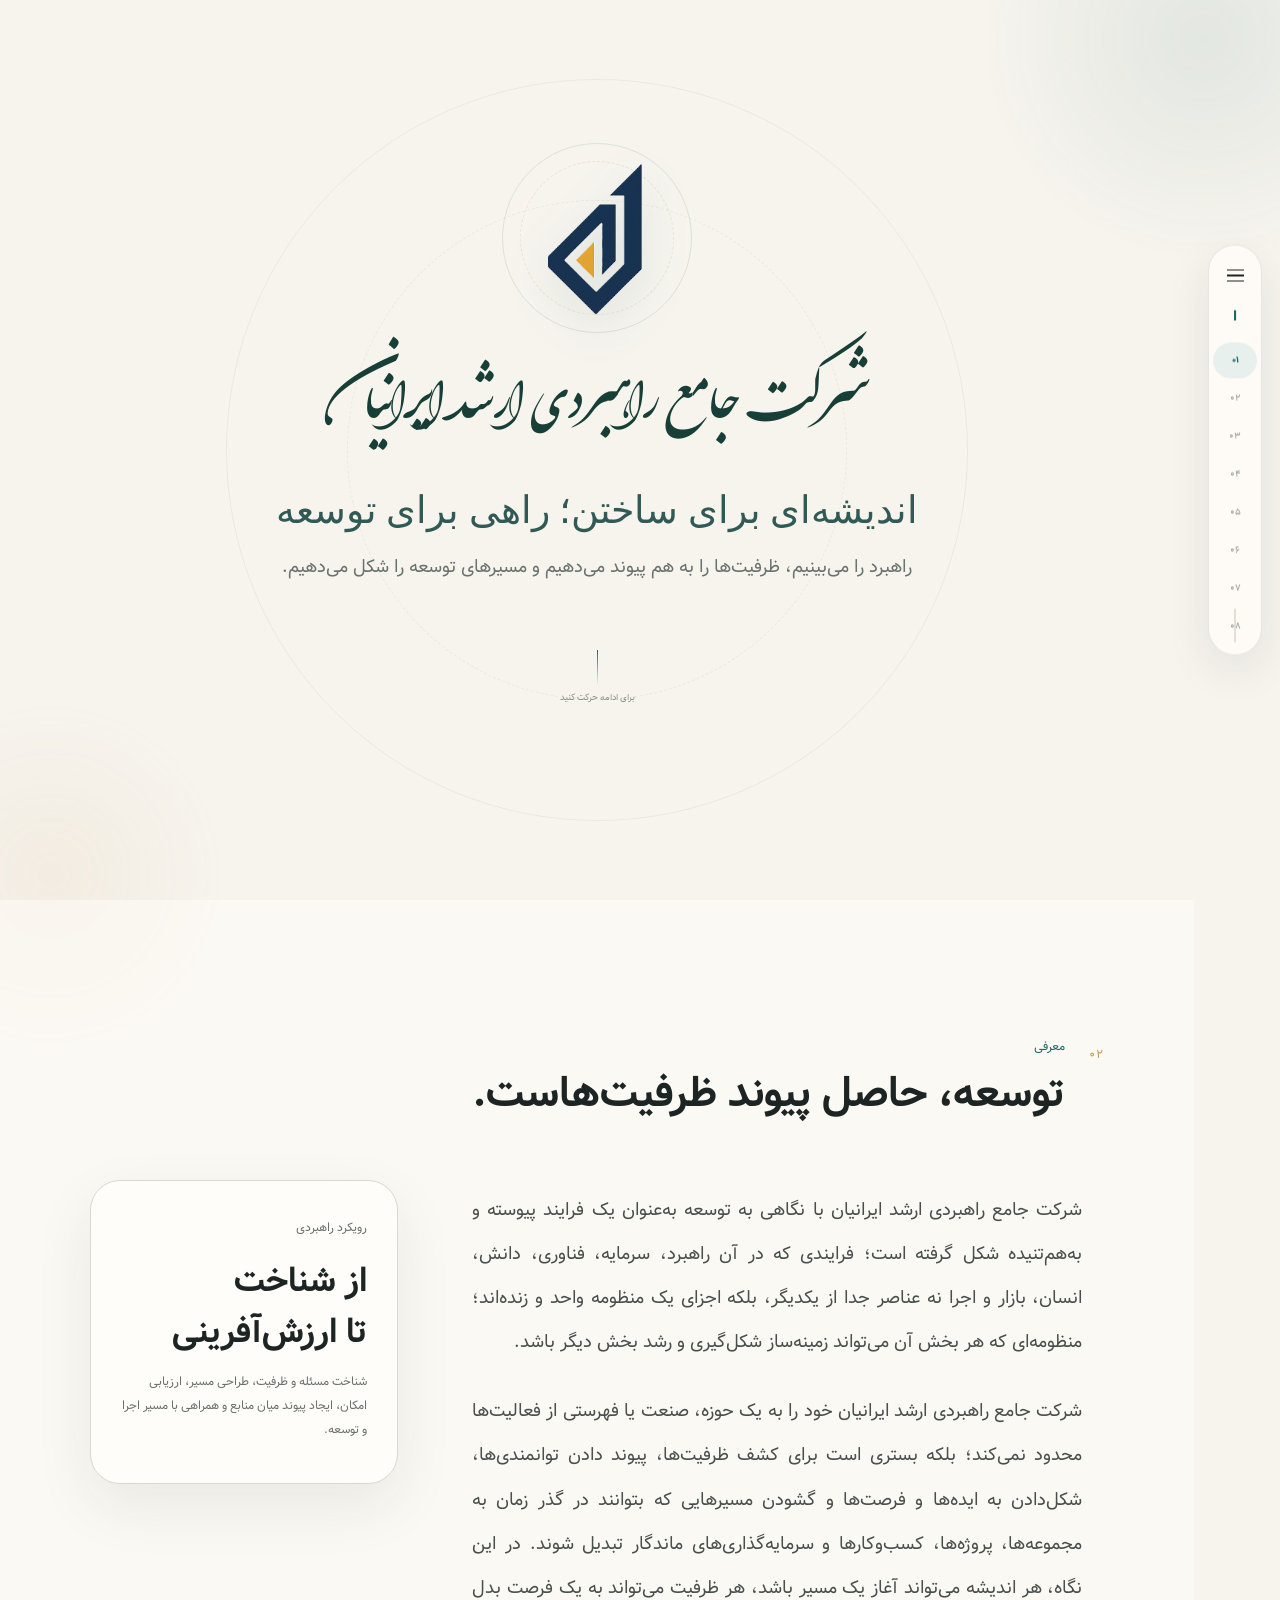
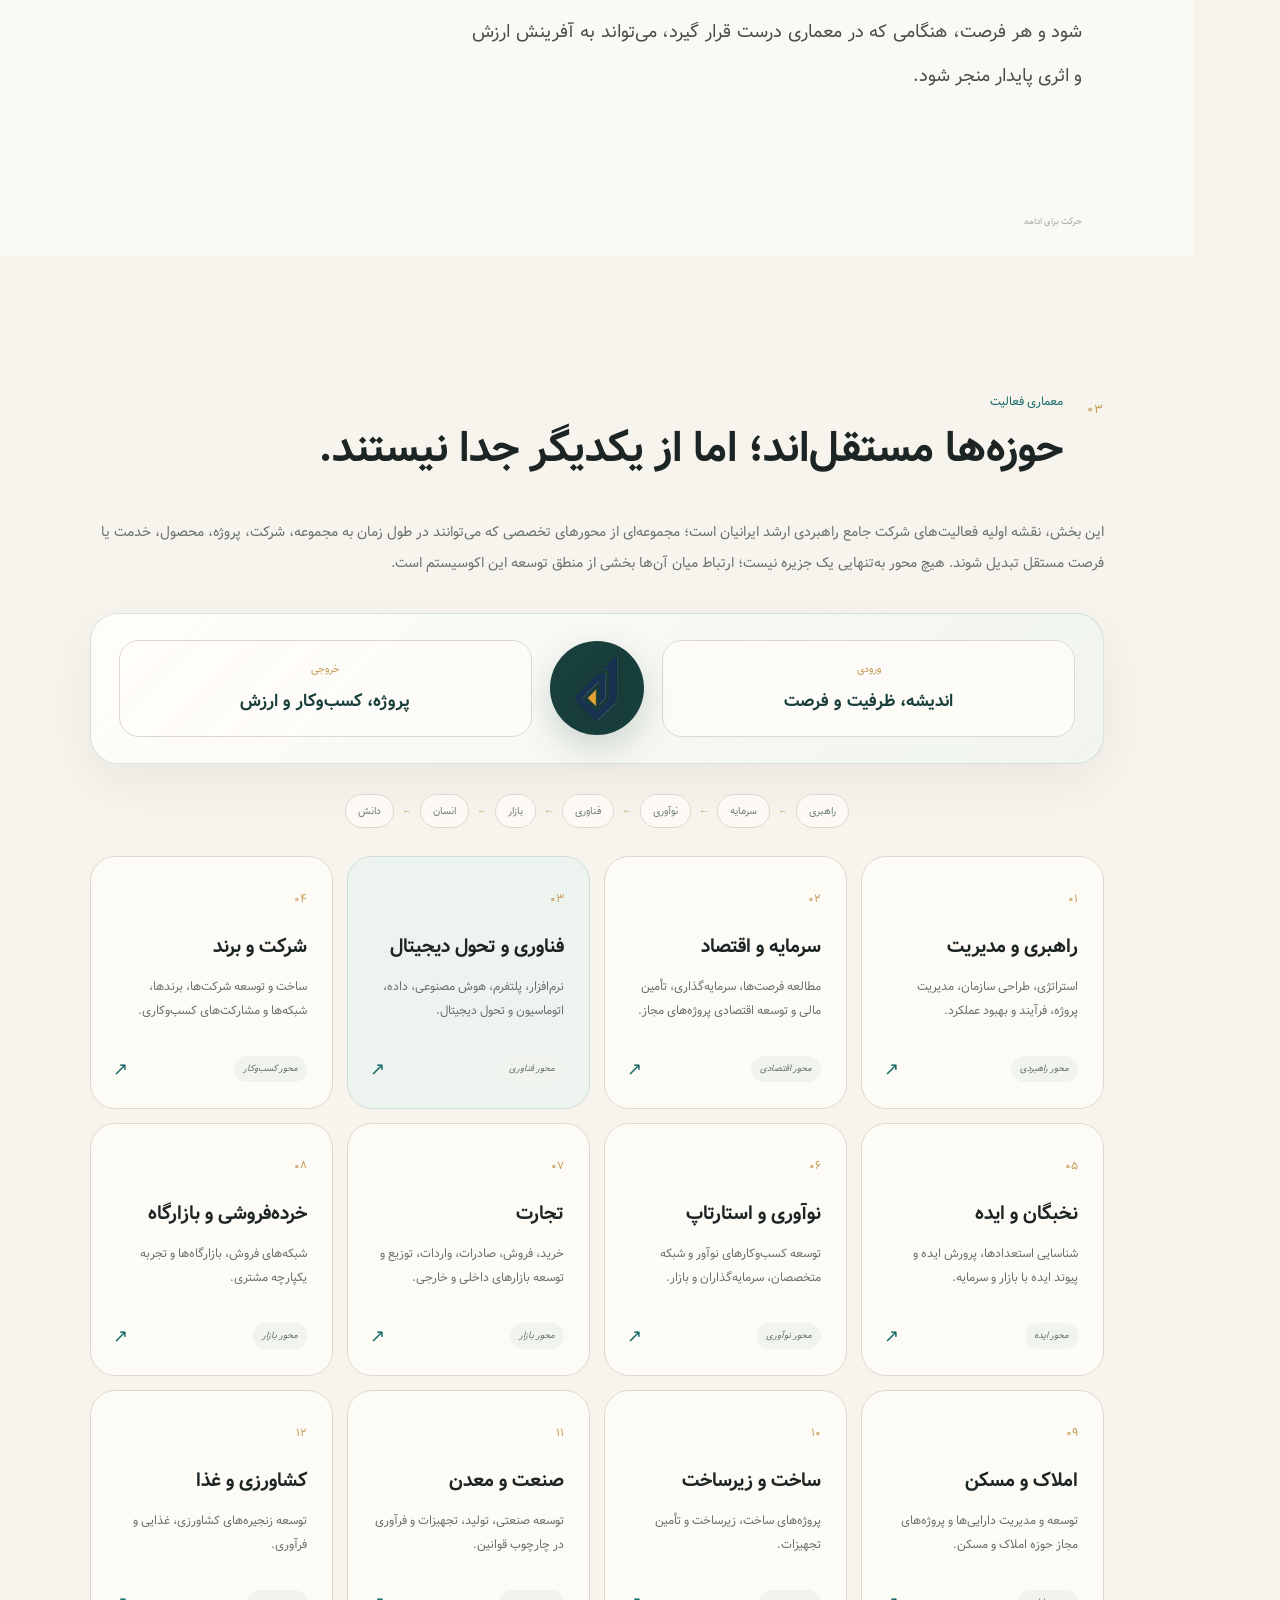
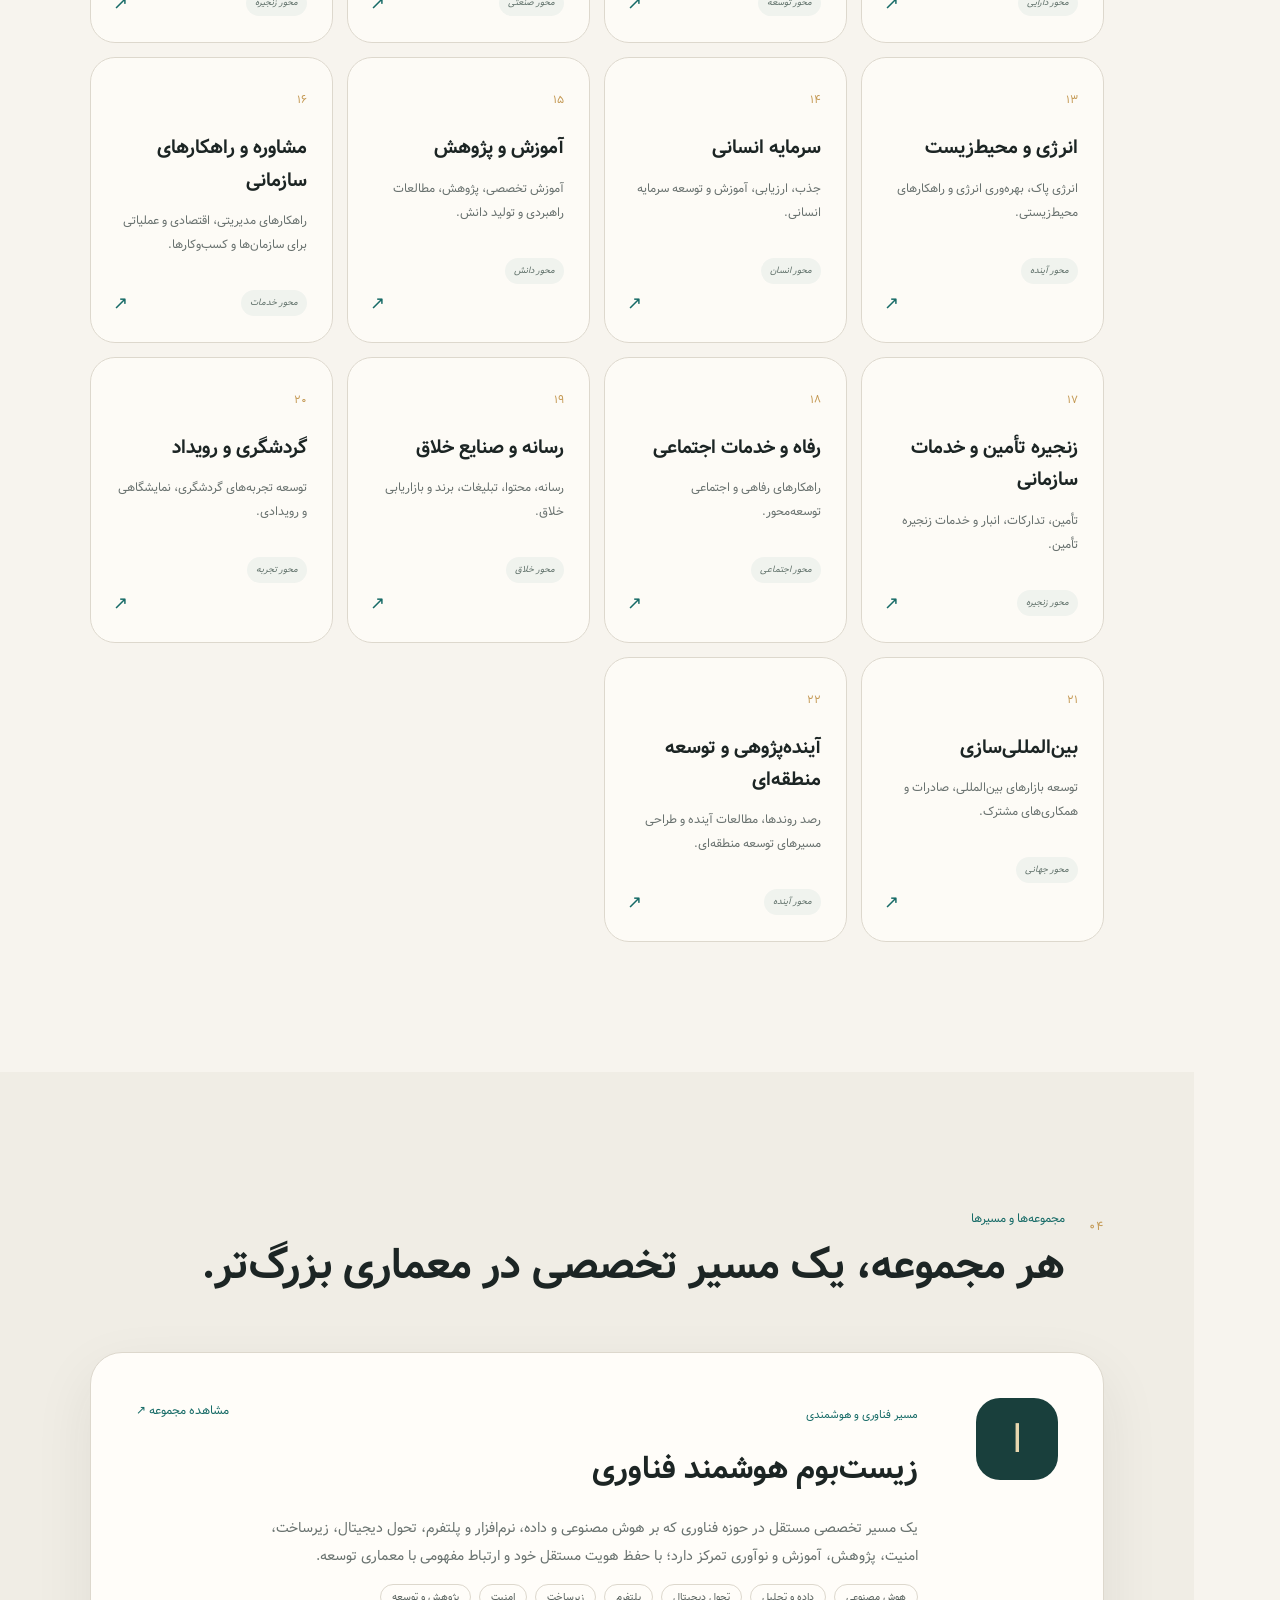
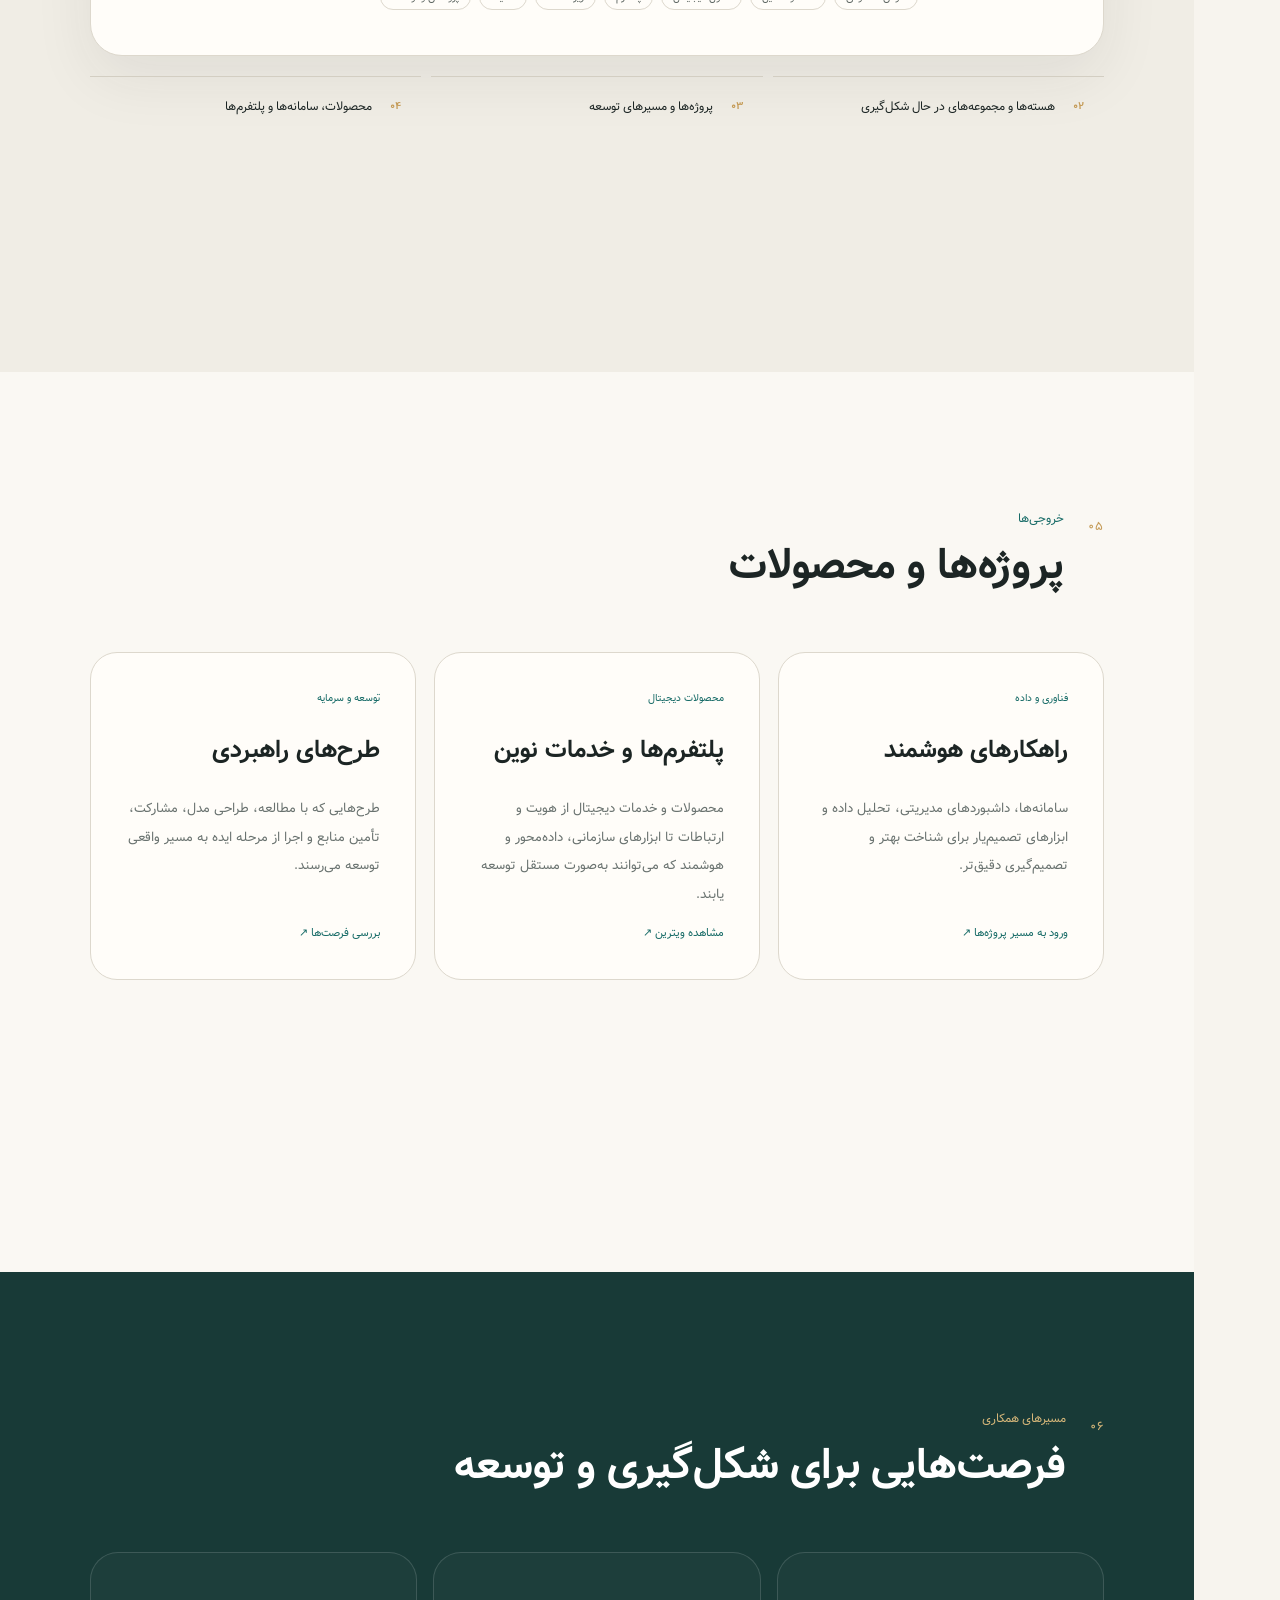
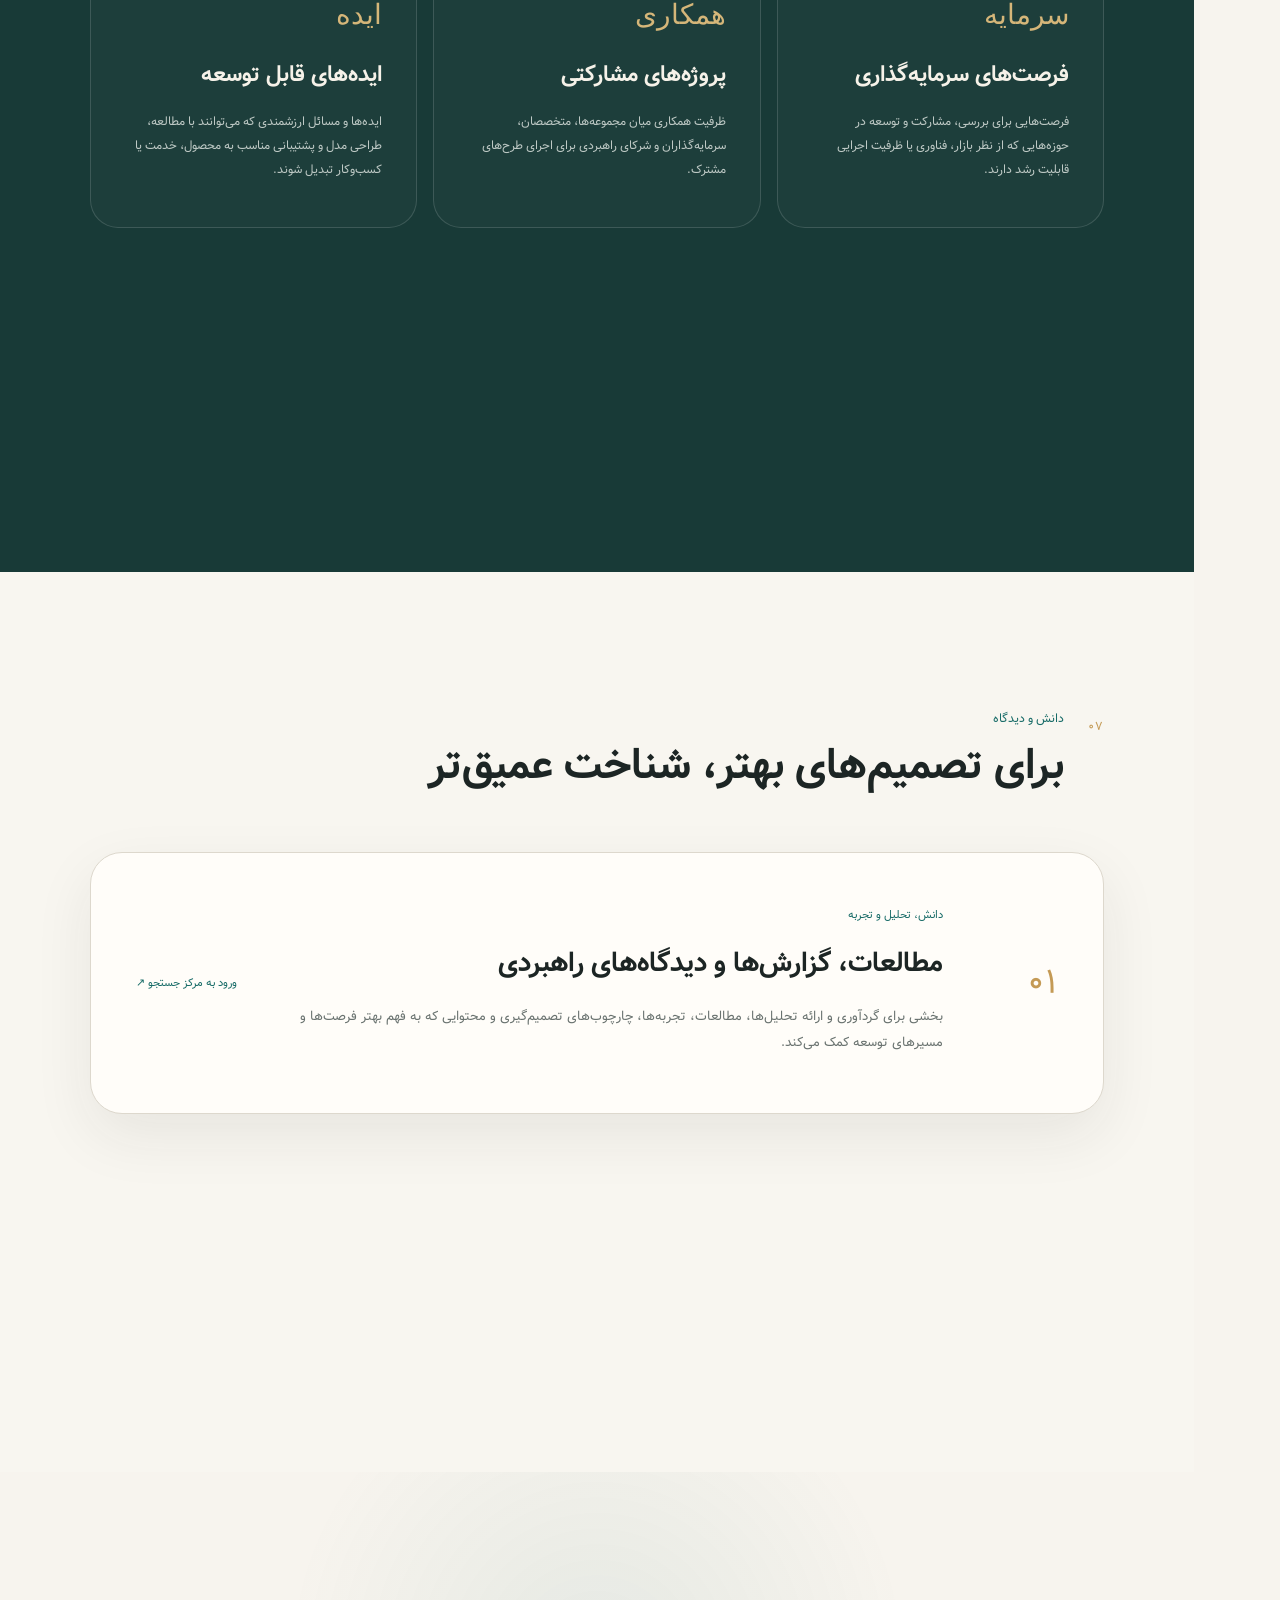
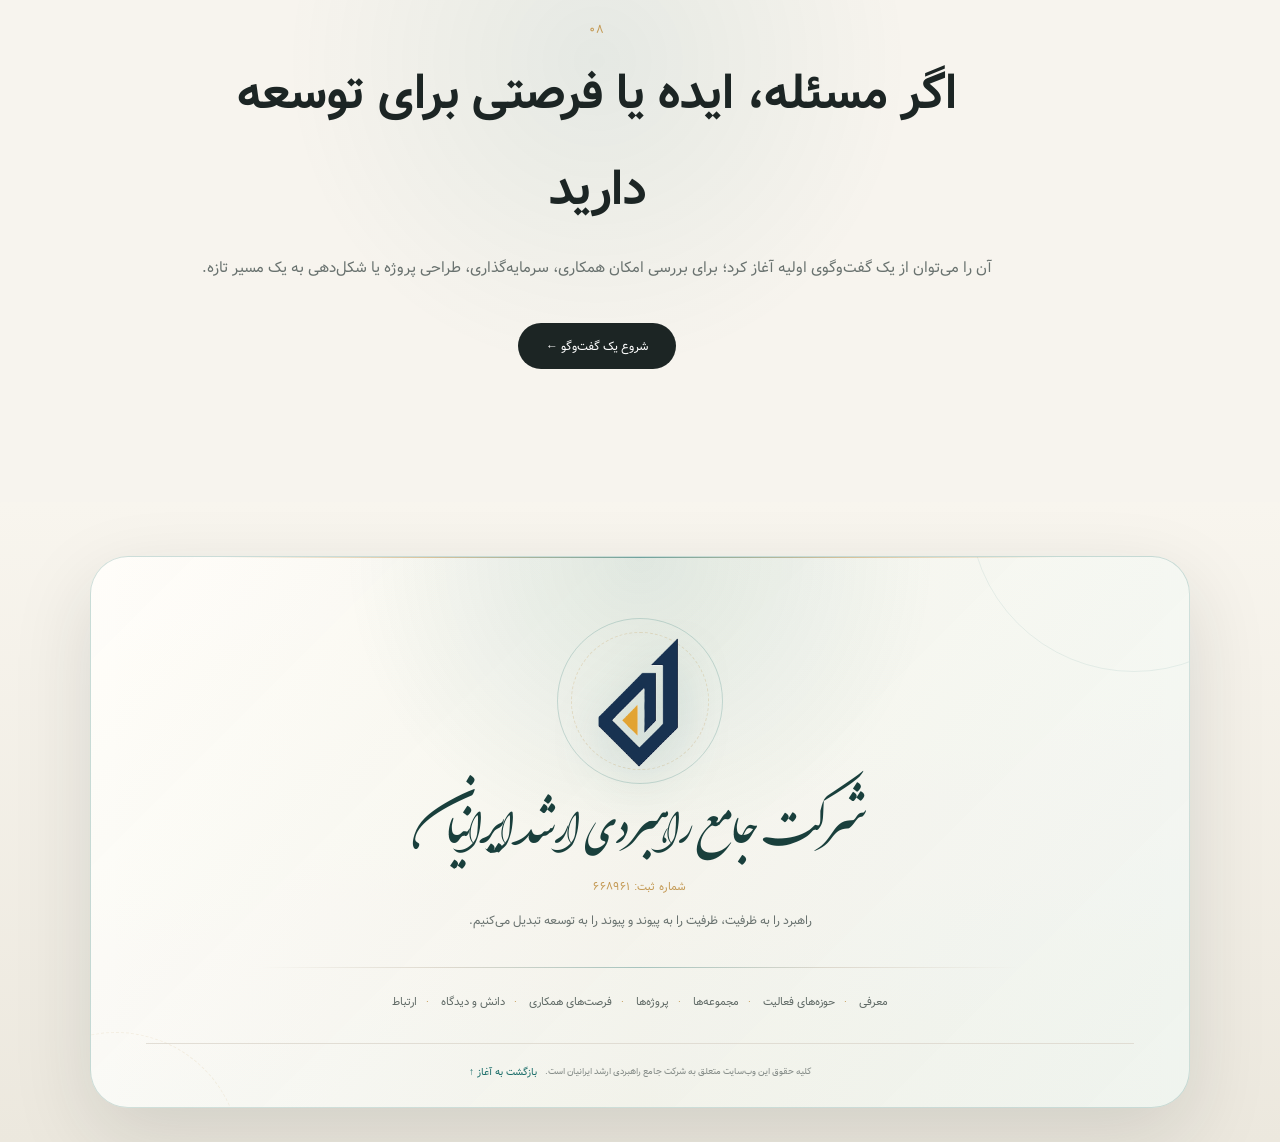
==== commit fcbd51c6: "جایگزینی نام متنی با لوگوی اصلی در هسته معماری حوزه‌ها" ====
--- a/index.html
+++ b/index.html
@@ -1 +1 @@
-<!doctype html><html lang="fa" dir="rtl"><head><meta charset="utf-8"><meta name="viewport" content="width=device-width,initial-scale=1"><meta name="theme-color" content="#f7f4ee"><title>شرکت جامع راهبردی ارشد ایرانیان</title><meta name="description" content="شرکت جامع راهبردی ارشد ایرانیان؛ درگاه راهبرد، توسعه، سرمایه، فناوری، پروژه، دانش و فرصت‌های همکاری."><link rel="icon" href="arshadiranianlogo.png" type="image/png"><link rel="stylesheet" href="index.css?v=3"><style>.main-logo-link{width:100%;height:100%;display:grid;place-items:center;position:relative;border-radius:50%;cursor:pointer}.main-logo-link:hover .main-logo{transform:scale(1.035)}.footer-site-title{font-family:'Iran Nastaliq','IranNastaliq','Shekasteh',serif!important;font-size:clamp(34px,4vw,52px)!important;line-height:1.35!important;white-space:nowrap!important;display:block!important;color:#193f3c!important;font-weight:400!important;margin:0!important}.footer-registration{display:block;color:var(--accent2);font-family:Vazir,Tahoma,sans-serif;font-size:11px;margin-top:4px;letter-spacing:.3px}.footer-brand-copy{text-align:center!important}.footer-brand{flex-direction:column!important;gap:12px!important}.footer-brand-copy p{margin-top:10px!important}.footer-bottom{justify-content:center!important;text-align:center!important;gap:8px!important}@media (min-width:701px){.side-rail{transition:width .35s ease,box-shadow .35s ease}.side-rail:has(.side-nav.menu-open){width:255px;padding-left:10px;padding-right:10px}.side-nav.menu-open{align-items:stretch;gap:5px;padding:2px 8px}.side-nav.menu-open a{width:100%;height:39px;justify-content:flex-start;padding:0 14px;border-radius:20px;gap:12px}.side-nav.menu-open a b{font-size:10px;min-width:22px}.side-nav.menu-open a span{position:static;opacity:1;transform:none;background:transparent;color:var(--ink);font-size:12px;padding:0;pointer-events:auto}.side-nav.menu-open a:hover span{color:var(--accent)}.side-nav.menu-open a.active{background:#e8f0ed}.side-nav.menu-open+.rail-progress{right:7px}}.intro h1{white-space:nowrap!important;font-size:clamp(32px,4.8vw,62px)!important}.calligraphy{font-size:clamp(22px,3vw,40px)!important}.about-lead{text-align:justify!important;text-justify:inter-word;hyphens:none}.about-lead p{margin-bottom:25px!important}.about-lead p:last-child{margin-bottom:0!important}@media(min-width:701px){.about-lead{max-height:545px;overflow-y:auto;padding:8px 22px 8px 4px;scroll-behavior:smooth;scrollbar-width:thin;scrollbar-color:rgba(23,107,103,.45) transparent}.about-lead::-webkit-scrollbar{width:5px}.about-lead::-webkit-scrollbar-track{background:rgba(23,107,103,.045);border-radius:8px}.about-lead::-webkit-scrollbar-thumb{background:linear-gradient(var(--accent),var(--accent2));border-radius:8px}.about-lead:after{content:'حرکت برای ادامه';position:absolute;bottom:22px;right:calc(1.65fr + 70px);font-size:9px;color:#8b928d;opacity:.75;pointer-events:none}}@media(max-width:700px){.intro h1{font-size:clamp(25px,7vw,38px)!important}.calligraphy{font-size:30px!important}.about-lead{max-height:500px;overflow-y:auto;padding:6px 16px 6px 4px;scrollbar-width:thin;scrollbar-color:rgba(23,107,103,.45) transparent}.about-lead::-webkit-scrollbar{width:4px}.about-lead::-webkit-scrollbar-track{background:rgba(23,107,103,.045);border-radius:8px}.about-lead::-webkit-scrollbar-thumb{background:linear-gradient(var(--accent),var(--accent2));border-radius:8px}}.domains-intro{max-width:1080px;margin:-18px auto 34px;color:var(--muted);font-size:14px;line-height:2.2}.domain-architecture{max-width:1120px;margin:0 auto 30px;padding:26px 28px;border:1px solid rgba(23,107,103,.16);border-radius:28px;background:linear-gradient(135deg,rgba(255,253,249,.96),rgba(238,244,239,.72));box-shadow:0 18px 50px rgba(37,42,37,.06);display:grid;grid-template-columns:1fr auto 1fr;gap:18px;align-items:center}.domain-node{padding:18px;border:1px solid var(--line);border-radius:20px;background:rgba(255,253,249,.76);text-align:center}.domain-node small{display:block;color:var(--accent2);font-size:10px}.domain-node strong{display:block;color:#193f3c;font-size:17px;margin-top:5px}.domain-core{width:94px;height:94px;border-radius:50%;display:grid;place-items:center;background:#193f3c;color:#f4ead5;box-shadow:0 12px 35px rgba(25,63,60,.2);text-align:center;font-size:11px;line-height:1.7}.domain-core b{font-family:'Iran Nastaliq','IranNastaliq',serif;font-size:27px;font-weight:400;display:block}.domain-flow{max-width:1120px;margin:0 auto 28px;display:flex;justify-content:center;align-items:center;gap:8px;flex-wrap:wrap;color:#71807a;font-size:10px}.domain-flow span{padding:6px 12px;border:1px solid var(--line);border-radius:999px;background:rgba(255,253,249,.7)}.domain-flow b{color:var(--accent2);font-weight:400}.domain-grid{display:grid;grid-template-columns:repeat(4,1fr);gap:14px}.domain-card{min-height:225px}.domain-card .domain-kind{display:inline-flex;margin-top:6px;padding:4px 9px;border-radius:999px;background:#f0f3ee;color:#60716a;font-size:9px}.domain-card h3{margin-top:16px}.domain-card p{margin-bottom:28px}.domain-card:hover .domain-kind{background:#e6efeb;color:var(--accent)}@media(max-width:1050px){.domain-grid{grid-template-columns:repeat(3,1fr)}}@media(max-width:780px){.domain-architecture{grid-template-columns:1fr;gap:12px}.domain-core{margin:auto}.domain-grid{grid-template-columns:repeat(2,1fr)}}@media(max-width:520px){.domains-intro{font-size:13px}.domain-grid{grid-template-columns:1fr}.domain-card{min-height:205px}.domain-architecture{padding:20px 16px}.domain-flow{justify-content:flex-start;overflow-x:auto;flex-wrap:nowrap;padding-bottom:4px}.domain-flow span{white-space:nowrap}}</style></head><body><div class="ambient ambient-a"></div><div class="ambient ambient-b"></div><aside class="side-rail" aria-label="ناوبری اصلی"><button class="rail-toggle" id="menuToggle" aria-label="باز کردن منو" aria-expanded="false"><span></span><span></span><span></span></button><div class="rail-mark">ا</div><nav class="side-nav" id="sideNav"><a class="active" href="#home"><b>۰۱</b><span>خانه</span></a><a href="#about"><b>۰۲</b><span>معرفی</span></a><a href="#domains"><b>۰۳</b><span>حوزه‌ها</span></a><a href="#collections"><b>۰۴</b><span>مجموعه‌ها</span></a><a href="#projects"><b>۰۵</b><span>پروژه‌ها و محصولات</span></a><a href="#opportunities"><b>۰۶</b><span>فرصت‌ها</span></a><a href="#knowledge"><b>۰۷</b><span>دانش و دیدگاه</span></a><a href="#contact"><b>۰۸</b><span>ارتباط</span></a></nav><div class="rail-progress"><span id="progress"></span></div></aside><main><section id="home" class="intro section"><div class="intro-orbit orbit-one"></div><div class="intro-orbit orbit-two"></div><div class="intro-inner reveal"><div class="logo-wrap"><a class="main-logo-link" href="#home" aria-label="بازگشت به صفحه اصلی"><div class="logo-halo"></div><img src="arshadiranianlogo.png" alt="نشان شرکت جامع راهبردی ارشد ایرانیان" class="main-logo"></a></div><p class="eyebrow">شرکت جامع راهبردی</p><h1>شرکت جامع راهبردی ارشد ایرانیان</h1><div class="calligraphy">اندیشه‌ای برای ساختن؛ راهی برای توسعه</div><p class="slogan">راهبرد را می‌بینیم، ظرفیت‌ها را به هم پیوند می‌دهیم و مسیرهای توسعه را شکل می‌دهیم.</p><div class="scroll-cue"><span></span><small>برای ادامه حرکت کنید</small></div></div></section><section id="about" class="section about"><div class="section-head reveal"><span class="section-no">۰۲</span><div><small>معرفی</small><h2>توسعه، حاصل پیوند ظرفیت‌هاست.</h2></div></div><div class="about-grid"><div class="about-lead reveal"><p>شرکت جامع راهبردی ارشد ایرانیان با نگاهی به توسعه به‌عنوان یک فرایند پیوسته و به‌هم‌تنیده شکل گرفته است؛ فرایندی که در آن راهبرد، سرمایه، فناوری، دانش، انسان، بازار و اجرا نه عناصر جدا از یکدیگر، بلکه اجزای یک منظومه واحد و زنده‌اند؛ منظومه‌ای که هر بخش آن می‌تواند زمینه‌ساز شکل‌گیری و رشد بخش دیگر باشد.</p><p>شرکت جامع راهبردی ارشد ایرانیان خود را به یک حوزه، صنعت یا فهرستی از فعالیت‌ها محدود نمی‌کند؛ بلکه بستری است برای کشف ظرفیت‌ها، پیوند دادن توانمندی‌ها، شکل‌دادن به ایده‌ها و فرصت‌ها و گشودن مسیرهایی که بتوانند در گذر زمان به مجموعه‌ها، پروژه‌ها، کسب‌وکارها و سرمایه‌گذاری‌های ماندگار تبدیل شوند. در این نگاه، هر اندیشه می‌تواند آغاز یک مسیر باشد، هر ظرفیت می‌تواند به یک فرصت بدل شود و هر فرصت، هنگامی که در معماری درست قرار گیرد، می‌تواند به آفرینش ارزش و اثری پایدار منجر شود.</p><p>در این منظومه، سرمایه مفهومی گسترده‌تر از منابع مالی دارد. دانش و تجربه، زمان و اندیشه، فناوری و داده، اعتبار و ارتباطات، نیروی انسانی، زیرساخت و توان اجرایی، همگی بخشی از سرمایه‌ای هستند که امکان ساختن آینده را فراهم می‌کنند. اهمیت، تنها در گردآوری این سرمایه‌ها نیست؛ بلکه در شناخت آن‌ها، ایجاد پیوند میان آن‌ها و یافتن جایگاه درست هر یک در مسیر توسعه است. هنگامی که ظرفیت‌های پراکنده به یکدیگر متصل می‌شوند، هم‌افزایی شکل می‌گیرد و از دل آن، امکان‌هایی پدید می‌آید که هیچ‌یک از اجزا به‌تنهایی قادر به خلق آن نیستند.</p><p>از همین منظر، توسعه برای شرکت جامع راهبردی ارشد ایرانیان یک نقطه پایان یا یک مقصد ثابت نیست؛ حرکتی مداوم برای شناخت بهتر، ساختن دقیق‌تر و گشودن افق‌های تازه است. این حرکت از اندیشه آغاز می‌شود، با راهبرد جهت می‌گیرد، با سرمایه و توانمندی پشتیبانی می‌شود، به کمک فناوری و دانش گسترده‌تر می‌گردد و در میدان اجرا به نتیجه و اثر تبدیل می‌شود.</p><p>این معماری باید زنده و قابل گسترش باقی بماند؛ به‌گونه‌ای که مجموعه‌های تازه، پروژه‌های جدید، فرصت‌های سرمایه‌گذاری، فناوری‌های نو، شبکه‌های تخصصی و مسیرهای متفاوت توسعه بتوانند در آن شکل بگیرند و در عین استقلال و هویت تخصصی، با یکدیگر ارتباط و هم‌افزایی داشته باشند. به همین دلیل، آنچه در این مجموعه ساخته می‌شود صرفاً مجموعه‌ای از فعالیت‌ها نیست؛ بلکه شبکه‌ای از ظرفیت‌ها و امکان‌هاست که می‌تواند در طول زمان رشد کند، تغییر کند و خود را با نیازها و فرصت‌های آینده بازآفرینی نماید.</p><p>در نهایت، فلسفه شرکت جامع راهبردی ارشد ایرانیان بر یک باور ساده اما بنیادین استوار است: ارزش بزرگ، معمولاً در یک عنصر منفرد پنهان نیست؛ در کیفیت پیوند میان عناصر شکل می‌گیرد. از پیوند اندیشه و عمل، راهبرد و اجرا، سرمایه و فرصت، دانش و فناوری، انسان و سازمان و بازار و توانمندی است که مسیرهای تازه متولد می‌شوند. این مجموعه می‌خواهد بستری برای همین پیوند باشد؛ جایی که اندیشه به راهبرد، راهبرد به اقدام، ظرفیت به فرصت و فرصت به ارزش تبدیل شود و هر دستاورد، خود آغازگر فصل دیگری از توسعه باشد.</p></div><div class="about-note reveal"><span>رویکرد راهبردی</span><strong>از شناخت<br>تا ارزش‌آفرینی</strong><p>شناخت مسئله و ظرفیت، طراحی مسیر، ارزیابی امکان، ایجاد پیوند میان منابع و همراهی با مسیر اجرا و توسعه.</p></div></div></section><section id="domains" class="section domains"><div class="section-head reveal"><span class="section-no">۰۳</span><div><small>معماری فعالیت</small><h2>حوزه‌ها مستقل‌اند؛ اما از یکدیگر جدا نیستند.</h2></div></div><p class="domains-intro reveal">این بخش، نقشه اولیه فعالیت‌های شرکت جامع راهبردی ارشد ایرانیان است؛ مجموعه‌ای از محورهای تخصصی که می‌توانند در طول زمان به مجموعه، شرکت، پروژه، محصول، خدمت یا فرصت مستقل تبدیل شوند. هیچ محور به‌تنهایی یک جزیره نیست؛ ارتباط میان آن‌ها بخشی از منطق توسعه این اکوسیستم است.</p><div class="domain-architecture reveal"><div class="domain-node"><small>ورودی</small><strong>اندیشه، ظرفیت و فرصت</strong></div><div class="domain-core"><div><b>ا</b>ارشد<br>ایرانیان</div></div><div class="domain-node"><small>خروجی</small><strong>پروژه، کسب‌وکار و ارزش</strong></div></div><div class="domain-flow reveal"><span>راهبری</span><b>←</b><span>سرمایه</span><b>←</b><span>نوآوری</span><b>←</b><span>فناوری</span><b>←</b><span>بازار</span><b>←</b><span>انسان</span><b>←</b><span>دانش</span></div><div class="domain-grid"><a class="domain-card reveal" href="pages/search.html?q=راهبری و مدیریت"><span>۰۱</span><h3>راهبری و مدیریت</h3><p>استراتژی، طراحی سازمان، مدیریت پروژه، فرآیند و بهبود عملکرد.</p><em class="domain-kind">محور راهبردی</em><i>↗</i></a><a class="domain-card reveal" href="pages/search.html?q=سرمایه و اقتصاد"><span>۰۲</span><h3>سرمایه و اقتصاد</h3><p>مطالعه فرصت‌ها، سرمایه‌گذاری، تأمین مالی و توسعه اقتصادی پروژه‌های مجاز.</p><em class="domain-kind">محور اقتصادی</em><i>↗</i></a><a class="domain-card featured reveal" href="pages/search.html?q=فناوری و تحول دیجیتال"><span>۰۳</span><h3>فناوری و تحول دیجیتال</h3><p>نرم‌افزار، پلتفرم، هوش مصنوعی، داده، اتوماسیون و تحول دیجیتال.</p><em class="domain-kind">محور فناوری</em><i>↗</i></a><a class="domain-card reveal" href="pages/search.html?q=شرکت و برند"><span>۰۴</span><h3>شرکت و برند</h3><p>ساخت و توسعه شرکت‌ها، برندها، شبکه‌ها و مشارکت‌های کسب‌وکاری.</p><em class="domain-kind">محور کسب‌وکار</em><i>↗</i></a><a class="domain-card reveal" href="pages/search.html?q=نخبگان و ایده"><span>۰۵</span><h3>نخبگان و ایده</h3><p>شناسایی استعدادها، پرورش ایده و پیوند ایده با بازار و سرمایه.</p><em class="domain-kind">محور ایده</em><i>↗</i></a><a class="domain-card reveal" href="pages/search.html?q=نوآوری و استارتاپ"><span>۰۶</span><h3>نوآوری و استارتاپ</h3><p>توسعه کسب‌وکارهای نوآور و شبکه متخصصان، سرمایه‌گذاران و بازار.</p><em class="domain-kind">محور نوآوری</em><i>↗</i></a><a class="domain-card reveal" href="pages/search.html?q=تجارت"><span>۰۷</span><h3>تجارت</h3><p>خرید، فروش، صادرات، واردات، توزیع و توسعه بازارهای داخلی و خارجی.</p><em class="domain-kind">محور بازار</em><i>↗</i></a><a class="domain-card reveal" href="pages/search.html?q=خرده فروشی و بازارگاه"><span>۰۸</span><h3>خرده‌فروشی و بازارگاه</h3><p>شبکه‌های فروش، بازارگاه‌ها و تجربه یکپارچه مشتری.</p><em class="domain-kind">محور بازار</em><i>↗</i></a><a class="domain-card reveal" href="pages/search.html?q=املاک و مسکن"><span>۰۹</span><h3>املاک و مسکن</h3><p>توسعه و مدیریت دارایی‌ها و پروژه‌های مجاز حوزه املاک و مسکن.</p><em class="domain-kind">محور دارایی</em><i>↗</i></a><a class="domain-card reveal" href="pages/search.html?q=ساخت و زیرساخت"><span>۱۰</span><h3>ساخت و زیرساخت</h3><p>پروژه‌های ساخت، زیرساخت و تأمین تجهیزات.</p><em class="domain-kind">محور توسعه</em><i>↗</i></a><a class="domain-card reveal" href="pages/search.html?q=صنعت و معدن"><span>۱۱</span><h3>صنعت و معدن</h3><p>توسعه صنعتی، تولید، تجهیزات و فرآوری در چارچوب قوانین.</p><em class="domain-kind">محور صنعتی</em><i>↗</i></a><a class="domain-card reveal" href="pages/search.html?q=کشاورزی و غذا"><span>۱۲</span><h3>کشاورزی و غذا</h3><p>توسعه زنجیره‌های کشاورزی، غذایی و فرآوری.</p><em class="domain-kind">محور زنجیره</em><i>↗</i></a><a class="domain-card reveal" href="pages/search.html?q=انرژی و محیط زیست"><span>۱۳</span><h3>انرژی و محیط‌زیست</h3><p>انرژی پاک، بهره‌وری انرژی و راهکارهای محیط‌زیستی.</p><em class="domain-kind">محور آینده</em><i>↗</i></a><a class="domain-card reveal" href="pages/search.html?q=سرمایه انسانی"><span>۱۴</span><h3>سرمایه انسانی</h3><p>جذب، ارزیابی، آموزش و توسعه سرمایه انسانی.</p><em class="domain-kind">محور انسان</em><i>↗</i></a><a class="domain-card reveal" href="pages/search.html?q=آموزش و پژوهش"><span>۱۵</span><h3>آموزش و پژوهش</h3><p>آموزش تخصصی، پژوهش، مطالعات راهبردی و تولید دانش.</p><em class="domain-kind">محور دانش</em><i>↗</i></a><a class="domain-card reveal" href="pages/search.html?q=مشاوره و راهکارهای سازمانی"><span>۱۶</span><h3>مشاوره و راهکارهای سازمانی</h3><p>راهکارهای مدیریتی، اقتصادی و عملیاتی برای سازمان‌ها و کسب‌وکارها.</p><em class="domain-kind">محور خدمات</em><i>↗</i></a><a class="domain-card reveal" href="pages/search.html?q=زنجیره تامین و خدمات سازمانی"><span>۱۷</span><h3>زنجیره تأمین و خدمات سازمانی</h3><p>تأمین، تدارکات، انبار و خدمات زنجیره تأمین.</p><em class="domain-kind">محور زنجیره</em><i>↗</i></a><a class="domain-card reveal" href="pages/search.html?q=رفاه و خدمات اجتماعی"><span>۱۸</span><h3>رفاه و خدمات اجتماعی</h3><p>راهکارهای رفاهی و اجتماعی توسعه‌محور.</p><em class="domain-kind">محور اجتماعی</em><i>↗</i></a><a class="domain-card reveal" href="pages/search.html?q=رسانه و صنایع خلاق"><span>۱۹</span><h3>رسانه و صنایع خلاق</h3><p>رسانه، محتوا، تبلیغات، برند و بازاریابی خلاق.</p><em class="domain-kind">محور خلاق</em><i>↗</i></a><a class="domain-card reveal" href="pages/search.html?q=گردشگری و رویداد"><span>۲۰</span><h3>گردشگری و رویداد</h3><p>توسعه تجربه‌های گردشگری، نمایشگاهی و رویدادی.</p><em class="domain-kind">محور تجربه</em><i>↗</i></a><a class="domain-card reveal" href="pages/search.html?q=بین المللی سازی"><span>۲۱</span><h3>بین‌المللی‌سازی</h3><p>توسعه بازارهای بین‌المللی، صادرات و همکاری‌های مشترک.</p><em class="domain-kind">محور جهانی</em><i>↗</i></a><a class="domain-card reveal" href="pages/search.html?q=آینده پژوهی و توسعه منطقه ای"><span>۲۲</span><h3>آینده‌پژوهی و توسعه منطقه‌ای</h3><p>رصد روندها، مطالعات آینده و طراحی مسیرهای توسعه منطقه‌ای.</p><em class="domain-kind">محور آینده</em><i>↗</i></a></div></section><section id="collections" class="section collections"><div class="section-head reveal"><span class="section-no">۰۴</span><div><small>مجموعه‌ها و مسیرها</small><h2>هر مجموعه، یک مسیر تخصصی در معماری بزرگ‌تر.</h2></div></div><div class="collection-feature reveal"><div class="collection-symbol">ا</div><div><span class="tag">مسیر فناوری و هوشمندی</span><h3>زیست‌بوم هوشمند فناوری</h3><p>یک مسیر تخصصی مستقل در حوزه فناوری که بر هوش مصنوعی و داده، نرم‌افزار و پلتفرم، تحول دیجیتال، زیرساخت، امنیت، پژوهش، آموزش و نوآوری تمرکز دارد؛ با حفظ هویت مستقل خود و ارتباط مفهومی با معماری توسعه.</p><div class="chips"><span>هوش مصنوعی</span><span>داده و تحلیل</span><span>تحول دیجیتال</span><span>پلتفرم</span><span>زیرساخت</span><span>امنیت</span><span>پژوهش و توسعه</span></div></div><a href="https://zbhf.ir/" target="_blank" rel="noopener" class="text-link">مشاهده مجموعه ↗</a></div><div class="collection-list reveal"><div><b>۰۲</b><span>هسته‌ها و مجموعه‌های در حال شکل‌گیری</span></div><div><b>۰۳</b><span>پروژه‌ها و مسیرهای توسعه</span></div><div><b>۰۴</b><span>محصولات، سامانه‌ها و پلتفرم‌ها</span></div></div></section><section id="projects" class="section projects"><div class="section-head reveal"><span class="section-no">۰۵</span><div><small>خروجی‌ها</small><h2>پروژه‌ها و محصولات</h2></div></div><div class="project-grid"><article class="project-card reveal"><small>فناوری و داده</small><h3>راهکارهای هوشمند</h3><p>سامانه‌ها، داشبوردهای مدیریتی، تحلیل داده و ابزارهای تصمیم‌یار برای شناخت بهتر و تصمیم‌گیری دقیق‌تر.</p><a href="pages/projects.html">ورود به مسیر پروژه‌ها ↗</a></article><article class="project-card reveal"><small>محصولات دیجیتال</small><h3>پلتفرم‌ها و خدمات نوین</h3><p>محصولات و خدمات دیجیتال از هویت و ارتباطات تا ابزارهای سازمانی، داده‌محور و هوشمند که می‌توانند به‌صورت مستقل توسعه یابند.</p><a href="pages/showcase.html">مشاهده ویترین ↗</a></article><article class="project-card reveal"><small>توسعه و سرمایه</small><h3>طرح‌های راهبردی</h3><p>طرح‌هایی که با مطالعه، طراحی مدل، مشارکت، تأمین منابع و اجرا از مرحله ایده به مسیر واقعی توسعه می‌رسند.</p><a href="pages/investment.html">بررسی فرصت‌ها ↗</a></article></div></section><section id="opportunities" class="section opportunities"><div class="section-head reveal"><span class="section-no">۰۶</span><div><small>مسیرهای همکاری</small><h2>فرصت‌هایی برای شکل‌گیری و توسعه</h2></div></div><div class="opportunity-grid"><div class="opportunity reveal"><span>سرمایه</span><h3>فرصت‌های سرمایه‌گذاری</h3><p>فرصت‌هایی برای بررسی، مشارکت و توسعه در حوزه‌هایی که از نظر بازار، فناوری یا ظرفیت اجرایی قابلیت رشد دارند.</p></div><div class="opportunity reveal"><span>همکاری</span><h3>پروژه‌های مشارکتی</h3><p>ظرفیت همکاری میان مجموعه‌ها، متخصصان، سرمایه‌گذاران و شرکای راهبردی برای اجرای طرح‌های مشترک.</p></div><div class="opportunity reveal"><span>ایده</span><h3>ایده‌های قابل توسعه</h3><p>ایده‌ها و مسائل ارزشمندی که می‌توانند با مطالعه، طراحی مدل و پشتیبانی مناسب به محصول، خدمت یا کسب‌وکار تبدیل شوند.</p></div></div></section><section id="knowledge" class="section knowledge"><div class="section-head reveal"><span class="section-no">۰۷</span><div><small>دانش و دیدگاه</small><h2>برای تصمیم‌های بهتر، شناخت عمیق‌تر</h2></div></div><div class="knowledge-panel reveal"><div class="knowledge-number">۰۱</div><div><span>دانش، تحلیل و تجربه</span><h3>مطالعات، گزارش‌ها و دیدگاه‌های راهبردی</h3><p>بخشی برای گردآوری و ارائه تحلیل‌ها، مطالعات، تجربه‌ها، چارچوب‌های تصمیم‌گیری و محتوایی که به فهم بهتر فرصت‌ها و مسیرهای توسعه کمک می‌کند.</p></div><a href="pages/search.html">ورود به مرکز جستجو ↗</a></div></section><section id="contact" class="section contact"><div class="contact-inner reveal"><span class="section-no">۰۸</span><h2>اگر مسئله، ایده یا فرصتی برای توسعه دارید</h2><p>آن را می‌توان از یک گفت‌وگوی اولیه آغاز کرد؛ برای بررسی امکان همکاری، سرمایه‌گذاری، طراحی پروژه یا شکل‌دهی به یک مسیر تازه.</p><a class="contact-button" href="pages/contact.html">شروع یک گفت‌وگو ←</a></div></section></main><footer class="site-footer"><div class="footer-shell"><div class="footer-orbit footer-orbit-a"></div><div class="footer-orbit footer-orbit-b"></div><div class="footer-brand"><a class="footer-logo-link" href="#home" aria-label="بازگشت به صفحه اصلی"><span class="footer-logo-halo"></span><img src="arshadiranianlogo.png" alt="لوگوی شرکت جامع راهبردی ارشد ایرانیان"></a><div class="footer-brand-copy"><strong class="footer-site-title">شرکت جامع راهبردی ارشد ایرانیان</strong><small class="footer-registration">شماره ثبت: ۶۶۸۹۶۱</small><p>راهبرد را به ظرفیت، ظرفیت را به پیوند و پیوند را به توسعه تبدیل می‌کنیم.</p></div></div><div class="footer-divider"></div><nav class="footer-links" aria-label="پیوندهای فوتر"><a href="#about">معرفی</a><a href="#domains">حوزه‌های فعالیت</a><a href="#collections">مجموعه‌ها</a><a href="#projects">پروژه‌ها</a><a href="#opportunities">فرصت‌های همکاری</a><a href="#knowledge">دانش و دیدگاه</a><a href="#contact">ارتباط</a></nav><div class="footer-bottom"><span>کلیه حقوق این وب‌سایت متعلق به شرکت جامع راهبردی ارشد ایرانیان است.</span><a href="#home">بازگشت به آغاز ↑</a></div></div></footer><button class="rail-toggle" id="topButton" type="button" aria-label="بازگشت به بالا" style="position:fixed;left:18px;bottom:18px;background:var(--ink);color:#fff;width:42px;height:42px;z-index:25;box-shadow:0 10px 30px rgba(0,0,0,.12)">↑</button><script>const nav=document.getElementById('sideNav'),toggle=document.getElementById('menuToggle'),topButton=document.getElementById('topButton'),links=[...document.querySelectorAll('.side-nav a')],sections=[...document.querySelectorAll('main section[id]')],progress=document.getElementById('progress');toggle?.addEventListener('click',()=>{const opened=nav.classList.toggle('menu-open');toggle.setAttribute('aria-expanded',opened?'true':'false');toggle.setAttribute('aria-label',opened?'بستن منو':'باز کردن منو')});links.forEach(a=>a.addEventListener('click',()=>{nav.classList.remove('menu-open');toggle?.setAttribute('aria-expanded','false');toggle?.setAttribute('aria-label','باز کردن منو')}));const revealObserver=new IntersectionObserver(entries=>entries.forEach(e=>{if(e.isIntersecting)e.target.classList.add('visible')}),{threshold:.12});document.querySelectorAll('.reveal').forEach(e=>revealObserver.observe(e));const sectionObserver=new IntersectionObserver(entries=>entries.forEach(e=>{if(e.isIntersecting){links.forEach(a=>a.classList.toggle('active',a.getAttribute('href')==='#'+e.target.id));}}),{rootMargin:'-35% 0px -55% 0px',threshold:0});sections.forEach(s=>sectionObserver.observe(s));window.addEventListener('scroll',()=>{const max=document.documentElement.scrollHeight-innerHeight;progress.style.height=(max>0?(scrollY/max)*100:0)+'%';topButton.style.opacity=scrollY>450?'1':'0';topButton.style.pointerEvents=scrollY>450?'auto':'none'});topButton.addEventListener('click',()=>scrollTo({top:0,behavior:'smooth'}));</script></body></html>+<!doctype html><html lang="fa" dir="rtl"><head><meta charset="utf-8"><meta name="viewport" content="width=device-width,initial-scale=1"><meta name="theme-color" content="#f7f4ee"><title>شرکت جامع راهبردی ارشد ایرانیان</title><meta name="description" content="شرکت جامع راهبردی ارشد ایرانیان؛ درگاه راهبرد، توسعه، سرمایه، فناوری، پروژه، دانش و فرصت‌های همکاری."><link rel="icon" href="arshadiranianlogo.png" type="image/png"><link rel="stylesheet" href="index.css?v=3"><style>.main-logo-link{width:100%;height:100%;display:grid;place-items:center;position:relative;border-radius:50%;cursor:pointer}.main-logo-link:hover .main-logo{transform:scale(1.035)}.footer-site-title{font-family:'Iran Nastaliq','IranNastaliq','Shekasteh',serif!important;font-size:clamp(34px,4vw,52px)!important;line-height:1.35!important;white-space:nowrap!important;display:block!important;color:#193f3c!important;font-weight:400!important;margin:0!important}.footer-registration{display:block;color:var(--accent2);font-family:Vazir,Tahoma,sans-serif;font-size:11px;margin-top:4px;letter-spacing:.3px}.footer-brand-copy{text-align:center!important}.footer-brand{flex-direction:column!important;gap:12px!important}.footer-brand-copy p{margin-top:10px!important}.footer-bottom{justify-content:center!important;text-align:center!important;gap:8px!important}@media (min-width:701px){.side-rail{transition:width .35s ease,box-shadow .35s ease}.side-rail:has(.side-nav.menu-open){width:255px;padding-left:10px;padding-right:10px}.side-nav.menu-open{align-items:stretch;gap:5px;padding:2px 8px}.side-nav.menu-open a{width:100%;height:39px;justify-content:flex-start;padding:0 14px;border-radius:20px;gap:12px}.side-nav.menu-open a b{font-size:10px;min-width:22px}.side-nav.menu-open a span{position:static;opacity:1;transform:none;background:transparent;color:var(--ink);font-size:12px;padding:0;pointer-events:auto}.side-nav.menu-open a:hover span{color:var(--accent)}.side-nav.menu-open a.active{background:#e8f0ed}.side-nav.menu-open+.rail-progress{right:7px}}.intro h1{white-space:nowrap!important;font-size:clamp(32px,4.8vw,62px)!important}.calligraphy{font-size:clamp(22px,3vw,40px)!important}.about-lead{text-align:justify!important;text-justify:inter-word;hyphens:none}.about-lead p{margin-bottom:25px!important}.about-lead p:last-child{margin-bottom:0!important}@media(min-width:701px){.about-lead{max-height:545px;overflow-y:auto;padding:8px 22px 8px 4px;scroll-behavior:smooth;scrollbar-width:thin;scrollbar-color:rgba(23,107,103,.45) transparent}.about-lead::-webkit-scrollbar{width:5px}.about-lead::-webkit-scrollbar-track{background:rgba(23,107,103,.045);border-radius:8px}.about-lead::-webkit-scrollbar-thumb{background:linear-gradient(var(--accent),var(--accent2));border-radius:8px}.about-lead:after{content:'حرکت برای ادامه';position:absolute;bottom:22px;right:calc(1.65fr + 70px);font-size:9px;color:#8b928d;opacity:.75;pointer-events:none}}@media(max-width:700px){.intro h1{font-size:clamp(25px,7vw,38px)!important}.calligraphy{font-size:30px!important}.about-lead{max-height:500px;overflow-y:auto;padding:6px 16px 6px 4px;scrollbar-width:thin;scrollbar-color:rgba(23,107,103,.45) transparent}.about-lead::-webkit-scrollbar{width:4px}.about-lead::-webkit-scrollbar-track{background:rgba(23,107,103,.045);border-radius:8px}.about-lead::-webkit-scrollbar-thumb{background:linear-gradient(var(--accent),var(--accent2));border-radius:8px}}.domains-intro{max-width:1080px;margin:-18px auto 34px;color:var(--muted);font-size:14px;line-height:2.2}.domain-architecture{max-width:1120px;margin:0 auto 30px;padding:26px 28px;border:1px solid rgba(23,107,103,.16);border-radius:28px;background:linear-gradient(135deg,rgba(255,253,249,.96),rgba(238,244,239,.72));box-shadow:0 18px 50px rgba(37,42,37,.06);display:grid;grid-template-columns:1fr auto 1fr;gap:18px;align-items:center}.domain-node{padding:18px;border:1px solid var(--line);border-radius:20px;background:rgba(255,253,249,.76);text-align:center}.domain-node small{display:block;color:var(--accent2);font-size:10px}.domain-node strong{display:block;color:#193f3c;font-size:17px;margin-top:5px}.domain-core{width:94px;height:94px;border-radius:50%;display:grid;place-items:center;background:#193f3c;color:#f4ead5;box-shadow:0 12px 35px rgba(25,63,60,.2);text-align:center;font-size:11px;line-height:1.7;overflow:hidden}.domain-core-logo{width:68px;height:68px;object-fit:contain;display:block;filter:drop-shadow(0 5px 10px rgba(0,0,0,.12));transition:transform .3s ease}.domain-core:hover .domain-core-logo{transform:scale(1.07)}.domain-flow{max-width:1120px;margin:0 auto 28px;display:flex;justify-content:center;align-items:center;gap:8px;flex-wrap:wrap;color:#71807a;font-size:10px}.domain-flow span{padding:6px 12px;border:1px solid var(--line);border-radius:999px;background:rgba(255,253,249,.7)}.domain-flow b{color:var(--accent2);font-weight:400}.domain-grid{display:grid;grid-template-columns:repeat(4,1fr);gap:14px}.domain-card{min-height:225px}.domain-card .domain-kind{display:inline-flex;margin-top:6px;padding:4px 9px;border-radius:999px;background:#f0f3ee;color:#60716a;font-size:9px}.domain-card h3{margin-top:16px}.domain-card p{margin-bottom:28px}.domain-card:hover .domain-kind{background:#e6efeb;color:var(--accent)}@media(max-width:1050px){.domain-grid{grid-template-columns:repeat(3,1fr)}}@media(max-width:780px){.domain-architecture{grid-template-columns:1fr;gap:12px}.domain-core{margin:auto}.domain-grid{grid-template-columns:repeat(2,1fr)}}@media(max-width:520px){.domains-intro{font-size:13px}.domain-grid{grid-template-columns:1fr}.domain-card{min-height:205px}.domain-architecture{padding:20px 16px}.domain-flow{justify-content:flex-start;overflow-x:auto;flex-wrap:nowrap;padding-bottom:4px}.domain-flow span{white-space:nowrap}.domain-core{width:88px;height:88px}.domain-core-logo{width:64px;height:64px}}</style></head><body><div class="ambient ambient-a"></div><div class="ambient ambient-b"></div><aside class="side-rail" aria-label="ناوبری اصلی"><button class="rail-toggle" id="menuToggle" aria-label="باز کردن منو" aria-expanded="false"><span></span><span></span><span></span></button><div class="rail-mark">ا</div><nav class="side-nav" id="sideNav"><a class="active" href="#home"><b>۰۱</b><span>خانه</span></a><a href="#about"><b>۰۲</b><span>معرفی</span></a><a href="#domains"><b>۰۳</b><span>حوزه‌ها</span></a><a href="#collections"><b>۰۴</b><span>مجموعه‌ها</span></a><a href="#projects"><b>۰۵</b><span>پروژه‌ها و محصولات</span></a><a href="#opportunities"><b>۰۶</b><span>فرصت‌ها</span></a><a href="#knowledge"><b>۰۷</b><span>دانش و دیدگاه</span></a><a href="#contact"><b>۰۸</b><span>ارتباط</span></a></nav><div class="rail-progress"><span id="progress"></span></div></aside><main><section id="home" class="intro section"><div class="intro-orbit orbit-one"></div><div class="intro-orbit orbit-two"></div><div class="intro-inner reveal"><div class="logo-wrap"><a class="main-logo-link" href="#home" aria-label="بازگشت به صفحه اصلی"><div class="logo-halo"></div><img src="arshadiranianlogo.png" alt="نشان شرکت جامع راهبردی ارشد ایرانیان" class="main-logo"></a></div><p class="eyebrow">شرکت جامع راهبردی</p><h1>شرکت جامع راهبردی ارشد ایرانیان</h1><div class="calligraphy">اندیشه‌ای برای ساختن؛ راهی برای توسعه</div><p class="slogan">راهبرد را می‌بینیم، ظرفیت‌ها را به هم پیوند می‌دهیم و مسیرهای توسعه را شکل می‌دهیم.</p><div class="scroll-cue"><span></span><small>برای ادامه حرکت کنید</small></div></div></section><section id="about" class="section about"><div class="section-head reveal"><span class="section-no">۰۲</span><div><small>معرفی</small><h2>توسعه، حاصل پیوند ظرفیت‌هاست.</h2></div></div><div class="about-grid"><div class="about-lead reveal"><p>شرکت جامع راهبردی ارشد ایرانیان با نگاهی به توسعه به‌عنوان یک فرایند پیوسته و به‌هم‌تنیده شکل گرفته است؛ فرایندی که در آن راهبرد، سرمایه، فناوری، دانش، انسان، بازار و اجرا نه عناصر جدا از یکدیگر، بلکه اجزای یک منظومه واحد و زنده‌اند؛ منظومه‌ای که هر بخش آن می‌تواند زمینه‌ساز شکل‌گیری و رشد بخش دیگر باشد.</p><p>شرکت جامع راهبردی ارشد ایرانیان خود را به یک حوزه، صنعت یا فهرستی از فعالیت‌ها محدود نمی‌کند؛ بلکه بستری است برای کشف ظرفیت‌ها، پیوند دادن توانمندی‌ها، شکل‌دادن به ایده‌ها و فرصت‌ها و گشودن مسیرهایی که بتوانند در گذر زمان به مجموعه‌ها، پروژه‌ها، کسب‌وکارها و سرمایه‌گذاری‌های ماندگار تبدیل شوند. در این نگاه، هر اندیشه می‌تواند آغاز یک مسیر باشد، هر ظرفیت می‌تواند به یک فرصت بدل شود و هر فرصت، هنگامی که در معماری درست قرار گیرد، می‌تواند به آفرینش ارزش و اثری پایدار منجر شود.</p><p>در این منظومه، سرمایه مفهومی گسترده‌تر از منابع مالی دارد. دانش و تجربه، زمان و اندیشه، فناوری و داده، اعتبار و ارتباطات، نیروی انسانی، زیرساخت و توان اجرایی، همگی بخشی از سرمایه‌ای هستند که امکان ساختن آینده را فراهم می‌کنند. اهمیت، تنها در گردآوری این سرمایه‌ها نیست؛ بلکه در شناخت آن‌ها، ایجاد پیوند میان آن‌ها و یافتن جایگاه درست هر یک در مسیر توسعه است. هنگامی که ظرفیت‌های پراکنده به یکدیگر متصل می‌شوند، هم‌افزایی شکل می‌گیرد و از دل آن، امکان‌هایی پدید می‌آید که هیچ‌یک از اجزا به‌تنهایی قادر به خلق آن نیستند.</p><p>از همین منظر، توسعه برای شرکت جامع راهبردی ارشد ایرانیان یک نقطه پایان یا یک مقصد ثابت نیست؛ حرکتی مداوم برای شناخت بهتر، ساختن دقیق‌تر و گشودن افق‌های تازه است. این حرکت از اندیشه آغاز می‌شود، با راهبرد جهت می‌گیرد، با سرمایه و توانمندی پشتیبانی می‌شود، به کمک فناوری و دانش گسترده‌تر می‌گردد و در میدان اجرا به نتیجه و اثر تبدیل می‌شود.</p><p>این معماری باید زنده و قابل گسترش باقی بماند؛ به‌گونه‌ای که مجموعه‌های تازه، پروژه‌های جدید، فرصت‌های سرمایه‌گذاری، فناوری‌های نو، شبکه‌های تخصصی و مسیرهای متفاوت توسعه بتوانند در آن شکل بگیرند و در عین استقلال و هویت تخصصی، با یکدیگر ارتباط و هم‌افزایی داشته باشند. به همین دلیل، آنچه در این مجموعه ساخته می‌شود صرفاً مجموعه‌ای از فعالیت‌ها نیست؛ بلکه شبکه‌ای از ظرفیت‌ها و امکان‌هاست که می‌تواند در طول زمان رشد کند، تغییر کند و خود را با نیازها و فرصت‌های آینده بازآفرینی نماید.</p><p>در نهایت، فلسفه شرکت جامع راهبردی ارشد ایرانیان بر یک باور ساده اما بنیادین استوار است: ارزش بزرگ، معمولاً در یک عنصر منفرد پنهان نیست؛ در کیفیت پیوند میان عناصر شکل می‌گیرد. از پیوند اندیشه و عمل، راهبرد و اجرا، سرمایه و فرصت، دانش و فناوری، انسان و سازمان و بازار و توانمندی است که مسیرهای تازه متولد می‌شوند. این مجموعه می‌خواهد بستری برای همین پیوند باشد؛ جایی که اندیشه به راهبرد، راهبرد به اقدام، ظرفیت به فرصت و فرصت به ارزش تبدیل شود و هر دستاورد، خود آغازگر فصل دیگری از توسعه باشد.</p></div><div class="about-note reveal"><span>رویکرد راهبردی</span><strong>از شناخت<br>تا ارزش‌آفرینی</strong><p>شناخت مسئله و ظرفیت، طراحی مسیر، ارزیابی امکان، ایجاد پیوند میان منابع و همراهی با مسیر اجرا و توسعه.</p></div></div></section><section id="domains" class="section domains"><div class="section-head reveal"><span class="section-no">۰۳</span><div><small>معماری فعالیت</small><h2>حوزه‌ها مستقل‌اند؛ اما از یکدیگر جدا نیستند.</h2></div></div><p class="domains-intro reveal">این بخش، نقشه اولیه فعالیت‌های شرکت جامع راهبردی ارشد ایرانیان است؛ مجموعه‌ای از محورهای تخصصی که می‌توانند در طول زمان به مجموعه، شرکت، پروژه، محصول، خدمت یا فرصت مستقل تبدیل شوند. هیچ محور به‌تنهایی یک جزیره نیست؛ ارتباط میان آن‌ها بخشی از منطق توسعه این اکوسیستم است.</p><div class="domain-architecture reveal"><div class="domain-node"><small>ورودی</small><strong>اندیشه، ظرفیت و فرصت</strong></div><div class="domain-core" aria-label="لوگوی شرکت جامع راهبردی ارشد ایرانیان"><img src="arshadiranianlogo.png" alt="لوگوی شرکت جامع راهبردی ارشد ایرانیان" class="domain-core-logo"></div><div class="domain-node"><small>خروجی</small><strong>پروژه، کسب‌وکار و ارزش</strong></div></div><div class="domain-flow reveal"><span>راهبری</span><b>←</b><span>سرمایه</span><b>←</b><span>نوآوری</span><b>←</b><span>فناوری</span><b>←</b><span>بازار</span><b>←</b><span>انسان</span><b>←</b><span>دانش</span></div><div class="domain-grid"><a class="domain-card reveal" href="pages/search.html?q=راهبری و مدیریت"><span>۰۱</span><h3>راهبری و مدیریت</h3><p>استراتژی، طراحی سازمان، مدیریت پروژه، فرآیند و بهبود عملکرد.</p><em class="domain-kind">محور راهبردی</em><i>↗</i></a><a class="domain-card reveal" href="pages/search.html?q=سرمایه و اقتصاد"><span>۰۲</span><h3>سرمایه و اقتصاد</h3><p>مطالعه فرصت‌ها، سرمایه‌گذاری، تأمین مالی و توسعه اقتصادی پروژه‌های مجاز.</p><em class="domain-kind">محور اقتصادی</em><i>↗</i></a><a class="domain-card featured reveal" href="pages/search.html?q=فناوری و تحول دیجیتال"><span>۰۳</span><h3>فناوری و تحول دیجیتال</h3><p>نرم‌افزار، پلتفرم، هوش مصنوعی، داده، اتوماسیون و تحول دیجیتال.</p><em class="domain-kind">محور فناوری</em><i>↗</i></a><a class="domain-card reveal" href="pages/search.html?q=شرکت و برند"><span>۰۴</span><h3>شرکت و برند</h3><p>ساخت و توسعه شرکت‌ها، برندها، شبکه‌ها و مشارکت‌های کسب‌وکاری.</p><em class="domain-kind">محور کسب‌وکار</em><i>↗</i></a><a class="domain-card reveal" href="pages/search.html?q=نخبگان و ایده"><span>۰۵</span><h3>نخبگان و ایده</h3><p>شناسایی استعدادها، پرورش ایده و پیوند ایده با بازار و سرمایه.</p><em class="domain-kind">محور ایده</em><i>↗</i></a><a class="domain-card reveal" href="pages/search.html?q=نوآوری و استارتاپ"><span>۰۶</span><h3>نوآوری و استارتاپ</h3><p>توسعه کسب‌وکارهای نوآور و شبکه متخصصان، سرمایه‌گذاران و بازار.</p><em class="domain-kind">محور نوآوری</em><i>↗</i></a><a class="domain-card reveal" href="pages/search.html?q=تجارت"><span>۰۷</span><h3>تجارت</h3><p>خرید، فروش، صادرات، واردات، توزیع و توسعه بازارهای داخلی و خارجی.</p><em class="domain-kind">محور بازار</em><i>↗</i></a><a class="domain-card reveal" href="pages/search.html?q=خرده فروشی و بازارگاه"><span>۰۸</span><h3>خرده‌فروشی و بازارگاه</h3><p>شبکه‌های فروش، بازارگاه‌ها و تجربه یکپارچه مشتری.</p><em class="domain-kind">محور بازار</em><i>↗</i></a><a class="domain-card reveal" href="pages/search.html?q=املاک و مسکن"><span>۰۹</span><h3>املاک و مسکن</h3><p>توسعه و مدیریت دارایی‌ها و پروژه‌های مجاز حوزه املاک و مسکن.</p><em class="domain-kind">محور دارایی</em><i>↗</i></a><a class="domain-card reveal" href="pages/search.html?q=ساخت و زیرساخت"><span>۱۰</span><h3>ساخت و زیرساخت</h3><p>پروژه‌های ساخت، زیرساخت و تأمین تجهیزات.</p><em class="domain-kind">محور توسعه</em><i>↗</i></a><a class="domain-card reveal" href="pages/search.html?q=صنعت و معدن"><span>۱۱</span><h3>صنعت و معدن</h3><p>توسعه صنعتی، تولید، تجهیزات و فرآوری در چارچوب قوانین.</p><em class="domain-kind">محور صنعتی</em><i>↗</i></a><a class="domain-card reveal" href="pages/search.html?q=کشاورزی و غذا"><span>۱۲</span><h3>کشاورزی و غذا</h3><p>توسعه زنجیره‌های کشاورزی، غذایی و فرآوری.</p><em class="domain-kind">محور زنجیره</em><i>↗</i></a><a class="domain-card reveal" href="pages/search.html?q=انرژی و محیط زیست"><span>۱۳</span><h3>انرژی و محیط‌زیست</h3><p>انرژی پاک، بهره‌وری انرژی و راهکارهای محیط‌زیستی.</p><em class="domain-kind">محور آینده</em><i>↗</i></a><a class="domain-card reveal" href="pages/search.html?q=سرمایه انسانی"><span>۱۴</span><h3>سرمایه انسانی</h3><p>جذب، ارزیابی، آموزش و توسعه سرمایه انسانی.</p><em class="domain-kind">محور انسان</em><i>↗</i></a><a class="domain-card reveal" href="pages/search.html?q=آموزش و پژوهش"><span>۱۵</span><h3>آموزش و پژوهش</h3><p>آموزش تخصصی، پژوهش، مطالعات راهبردی و تولید دانش.</p><em class="domain-kind">محور دانش</em><i>↗</i></a><a class="domain-card reveal" href="pages/search.html?q=مشاوره و راهکارهای سازمانی"><span>۱۶</span><h3>مشاوره و راهکارهای سازمانی</h3><p>راهکارهای مدیریتی، اقتصادی و عملیاتی برای سازمان‌ها و کسب‌وکارها.</p><em class="domain-kind">محور خدمات</em><i>↗</i></a><a class="domain-card reveal" href="pages/search.html?q=زنجیره تامین و خدمات سازمانی"><span>۱۷</span><h3>زنجیره تأمین و خدمات سازمانی</h3><p>تأمین، تدارکات، انبار و خدمات زنجیره تأمین.</p><em class="domain-kind">محور زنجیره</em><i>↗</i></a><a class="domain-card reveal" href="pages/search.html?q=رفاه و خدمات اجتماعی"><span>۱۸</span><h3>رفاه و خدمات اجتماعی</h3><p>راهکارهای رفاهی و اجتماعی توسعه‌محور.</p><em class="domain-kind">محور اجتماعی</em><i>↗</i></a><a class="domain-card reveal" href="pages/search.html?q=رسانه و صنایع خلاق"><span>۱۹</span><h3>رسانه و صنایع خلاق</h3><p>رسانه، محتوا، تبلیغات، برند و بازاریابی خلاق.</p><em class="domain-kind">محور خلاق</em><i>↗</i></a><a class="domain-card reveal" href="pages/search.html?q=گردشگری و رویداد"><span>۲۰</span><h3>گردشگری و رویداد</h3><p>توسعه تجربه‌های گردشگری، نمایشگاهی و رویدادی.</p><em class="domain-kind">محور تجربه</em><i>↗</i></a><a class="domain-card reveal" href="pages/search.html?q=بین المللی سازی"><span>۲۱</span><h3>بین‌المللی‌سازی</h3><p>توسعه بازارهای بین‌المللی، صادرات و همکاری‌های مشترک.</p><em class="domain-kind">محور جهانی</em><i>↗</i></a><a class="domain-card reveal" href="pages/search.html?q=آینده پژوهی و توسعه منطقه ای"><span>۲۲</span><h3>آینده‌پژوهی و توسعه منطقه‌ای</h3><p>رصد روندها، مطالعات آینده و طراحی مسیرهای توسعه منطقه‌ای.</p><em class="domain-kind">محور آینده</em><i>↗</i></a></div></section><section id="collections" class="section collections"><div class="section-head reveal"><span class="section-no">۰۴</span><div><small>مجموعه‌ها و مسیرها</small><h2>هر مجموعه، یک مسیر تخصصی در معماری بزرگ‌تر.</h2></div></div><div class="collection-feature reveal"><div class="collection-symbol">ا</div><div><span class="tag">مسیر فناوری و هوشمندی</span><h3>زیست‌بوم هوشمند فناوری</h3><p>یک مسیر تخصصی مستقل در حوزه فناوری که بر هوش مصنوعی و داده، نرم‌افزار و پلتفرم، تحول دیجیتال، زیرساخت، امنیت، پژوهش، آموزش و نوآوری تمرکز دارد؛ با حفظ هویت مستقل خود و ارتباط مفهومی با معماری توسعه.</p><div class="chips"><span>هوش مصنوعی</span><span>داده و تحلیل</span><span>تحول دیجیتال</span><span>پلتفرم</span><span>زیرساخت</span><span>امنیت</span><span>پژوهش و توسعه</span></div></div><a href="https://zbhf.ir/" target="_blank" rel="noopener" class="text-link">مشاهده مجموعه ↗</a></div><div class="collection-list reveal"><div><b>۰۲</b><span>هسته‌ها و مجموعه‌های در حال شکل‌گیری</span></div><div><b>۰۳</b><span>پروژه‌ها و مسیرهای توسعه</span></div><div><b>۰۴</b><span>محصولات، سامانه‌ها و پلتفرم‌ها</span></div></div></section><section id="projects" class="section projects"><div class="section-head reveal"><span class="section-no">۰۵</span><div><small>خروجی‌ها</small><h2>پروژه‌ها و محصولات</h2></div></div><div class="project-grid"><article class="project-card reveal"><small>فناوری و داده</small><h3>راهکارهای هوشمند</h3><p>سامانه‌ها، داشبوردهای مدیریتی، تحلیل داده و ابزارهای تصمیم‌یار برای شناخت بهتر و تصمیم‌گیری دقیق‌تر.</p><a href="pages/projects.html">ورود به مسیر پروژه‌ها ↗</a></article><article class="project-card reveal"><small>محصولات دیجیتال</small><h3>پلتفرم‌ها و خدمات نوین</h3><p>محصولات و خدمات دیجیتال از هویت و ارتباطات تا ابزارهای سازمانی، داده‌محور و هوشمند که می‌توانند به‌صورت مستقل توسعه یابند.</p><a href="pages/showcase.html">مشاهده ویترین ↗</a></article><article class="project-card reveal"><small>توسعه و سرمایه</small><h3>طرح‌های راهبردی</h3><p>طرح‌هایی که با مطالعه، طراحی مدل، مشارکت، تأمین منابع و اجرا از مرحله ایده به مسیر واقعی توسعه می‌رسند.</p><a href="pages/investment.html">بررسی فرصت‌ها ↗</a></article></div></section><section id="opportunities" class="section opportunities"><div class="section-head reveal"><span class="section-no">۰۶</span><div><small>مسیرهای همکاری</small><h2>فرصت‌هایی برای شکل‌گیری و توسعه</h2></div></div><div class="opportunity-grid"><div class="opportunity reveal"><span>سرمایه</span><h3>فرصت‌های سرمایه‌گذاری</h3><p>فرصت‌هایی برای بررسی، مشارکت و توسعه در حوزه‌هایی که از نظر بازار، فناوری یا ظرفیت اجرایی قابلیت رشد دارند.</p></div><div class="opportunity reveal"><span>همکاری</span><h3>پروژه‌های مشارکتی</h3><p>ظرفیت همکاری میان مجموعه‌ها، متخصصان، سرمایه‌گذاران و شرکای راهبردی برای اجرای طرح‌های مشترک.</p></div><div class="opportunity reveal"><span>ایده</span><h3>ایده‌های قابل توسعه</h3><p>ایده‌ها و مسائل ارزشمندی که می‌توانند با مطالعه، طراحی مدل و پشتیبانی مناسب به محصول، خدمت یا کسب‌وکار تبدیل شوند.</p></div></div></section><section id="knowledge" class="section knowledge"><div class="section-head reveal"><span class="section-no">۰۷</span><div><small>دانش و دیدگاه</small><h2>برای تصمیم‌های بهتر، شناخت عمیق‌تر</h2></div></div><div class="knowledge-panel reveal"><div class="knowledge-number">۰۱</div><div><span>دانش، تحلیل و تجربه</span><h3>مطالعات، گزارش‌ها و دیدگاه‌های راهبردی</h3><p>بخشی برای گردآوری و ارائه تحلیل‌ها، مطالعات، تجربه‌ها، چارچوب‌های تصمیم‌گیری و محتوایی که به فهم بهتر فرصت‌ها و مسیرهای توسعه کمک می‌کند.</p></div><a href="pages/search.html">ورود به مرکز جستجو ↗</a></div></section><section id="contact" class="section contact"><div class="contact-inner reveal"><span class="section-no">۰۸</span><h2>اگر مسئله، ایده یا فرصتی برای توسعه دارید</h2><p>آن را می‌توان از یک گفت‌وگوی اولیه آغاز کرد؛ برای بررسی امکان همکاری، سرمایه‌گذاری، طراحی پروژه یا شکل‌دهی به یک مسیر تازه.</p><a class="contact-button" href="pages/contact.html">شروع یک گفت‌وگو ←</a></div></section></main><footer class="site-footer"><div class="footer-shell"><div class="footer-orbit footer-orbit-a"></div><div class="footer-orbit footer-orbit-b"></div><div class="footer-brand"><a class="footer-logo-link" href="#home" aria-label="بازگشت به صفحه اصلی"><span class="footer-logo-halo"></span><img src="arshadiranianlogo.png" alt="لوگوی شرکت جامع راهبردی ارشد ایرانیان"></a><div class="footer-brand-copy"><strong class="footer-site-title">شرکت جامع راهبردی ارشد ایرانیان</strong><small class="footer-registration">شماره ثبت: ۶۶۸۹۶۱</small><p>راهبرد را به ظرفیت، ظرفیت را به پیوند و پیوند را به توسعه تبدیل می‌کنیم.</p></div></div><div class="footer-divider"></div><nav class="footer-links" aria-label="پیوندهای فوتر"><a href="#about">معرفی</a><a href="#domains">حوزه‌های فعالیت</a><a href="#collections">مجموعه‌ها</a><a href="#projects">پروژه‌ها</a><a href="#opportunities">فرصت‌های همکاری</a><a href="#knowledge">دانش و دیدگاه</a><a href="#contact">ارتباط</a></nav><div class="footer-bottom"><span>کلیه حقوق این وب‌سایت متعلق به شرکت جامع راهبردی ارشد ایرانیان است.</span><a href="#home">بازگشت به آغاز ↑</a></div></div></footer><button class="rail-toggle" id="topButton" type="button" aria-label="بازگشت به بالا" style="position:fixed;left:18px;bottom:18px;background:var(--ink);color:#fff;width:42px;height:42px;z-index:25;box-shadow:0 10px 30px rgba(0,0,0,.12)">↑</button><script>const nav=document.getElementById('sideNav'),toggle=document.getElementById('menuToggle'),topButton=document.getElementById('topButton'),links=[...document.querySelectorAll('.side-nav a')],sections=[...document.querySelectorAll('main section[id]')],progress=document.getElementById('progress');toggle?.addEventListener('click',()=>{const opened=nav.classList.toggle('menu-open');toggle.setAttribute('aria-expanded',opened?'true':'false');toggle.setAttribute('aria-label',opened?'بستن منو':'باز کردن منو')});links.forEach(a=>a.addEventListener('click',()=>{nav.classList.remove('menu-open');toggle?.setAttribute('aria-expanded','false');toggle?.setAttribute('aria-label','باز کردن منو')}));const revealObserver=new IntersectionObserver(entries=>entries.forEach(e=>{if(e.isIntersecting)e.target.classList.add('visible')}),{threshold:.12});document.querySelectorAll('.reveal').forEach(e=>revealObserver.observe(e));const sectionObserver=new IntersectionObserver(entries=>entries.forEach(e=>{if(e.isIntersecting){links.forEach(a=>a.classList.toggle('active',a.getAttribute('href')==='#'+e.target.id));}}),{rootMargin:'-35% 0px -55% 0px',threshold:0});sections.forEach(s=>sectionObserver.observe(s));window.addEventListener('scroll',()=>{const max=document.documentElement.scrollHeight-innerHeight;progress.style.height=(max>0?(scrollY/max)*100:0)+'%';topButton.style.opacity=scrollY>450?'1':'0';topButton.style.pointerEvents=scrollY>450?'auto':'none'});topButton.addEventListener('click',()=>scrollTo({top:0,behavior:'smooth'}));</script></body></html>
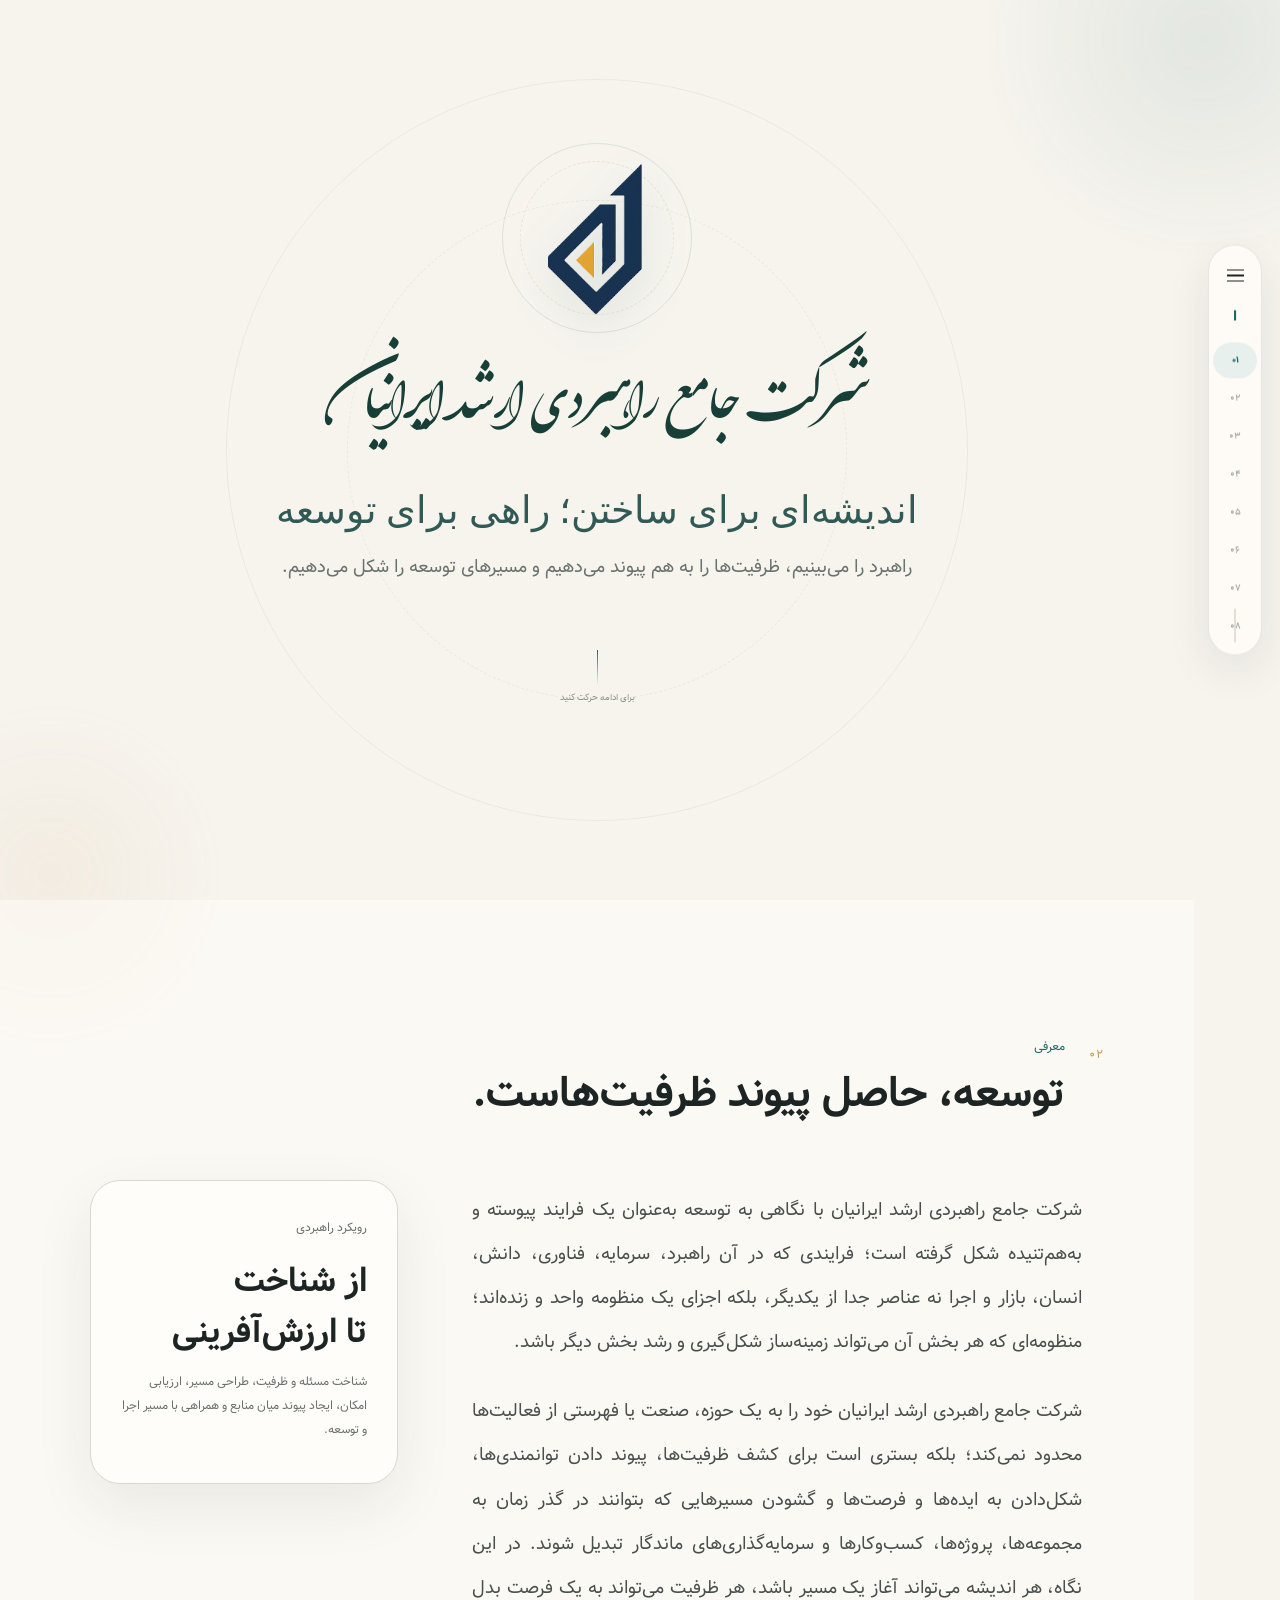
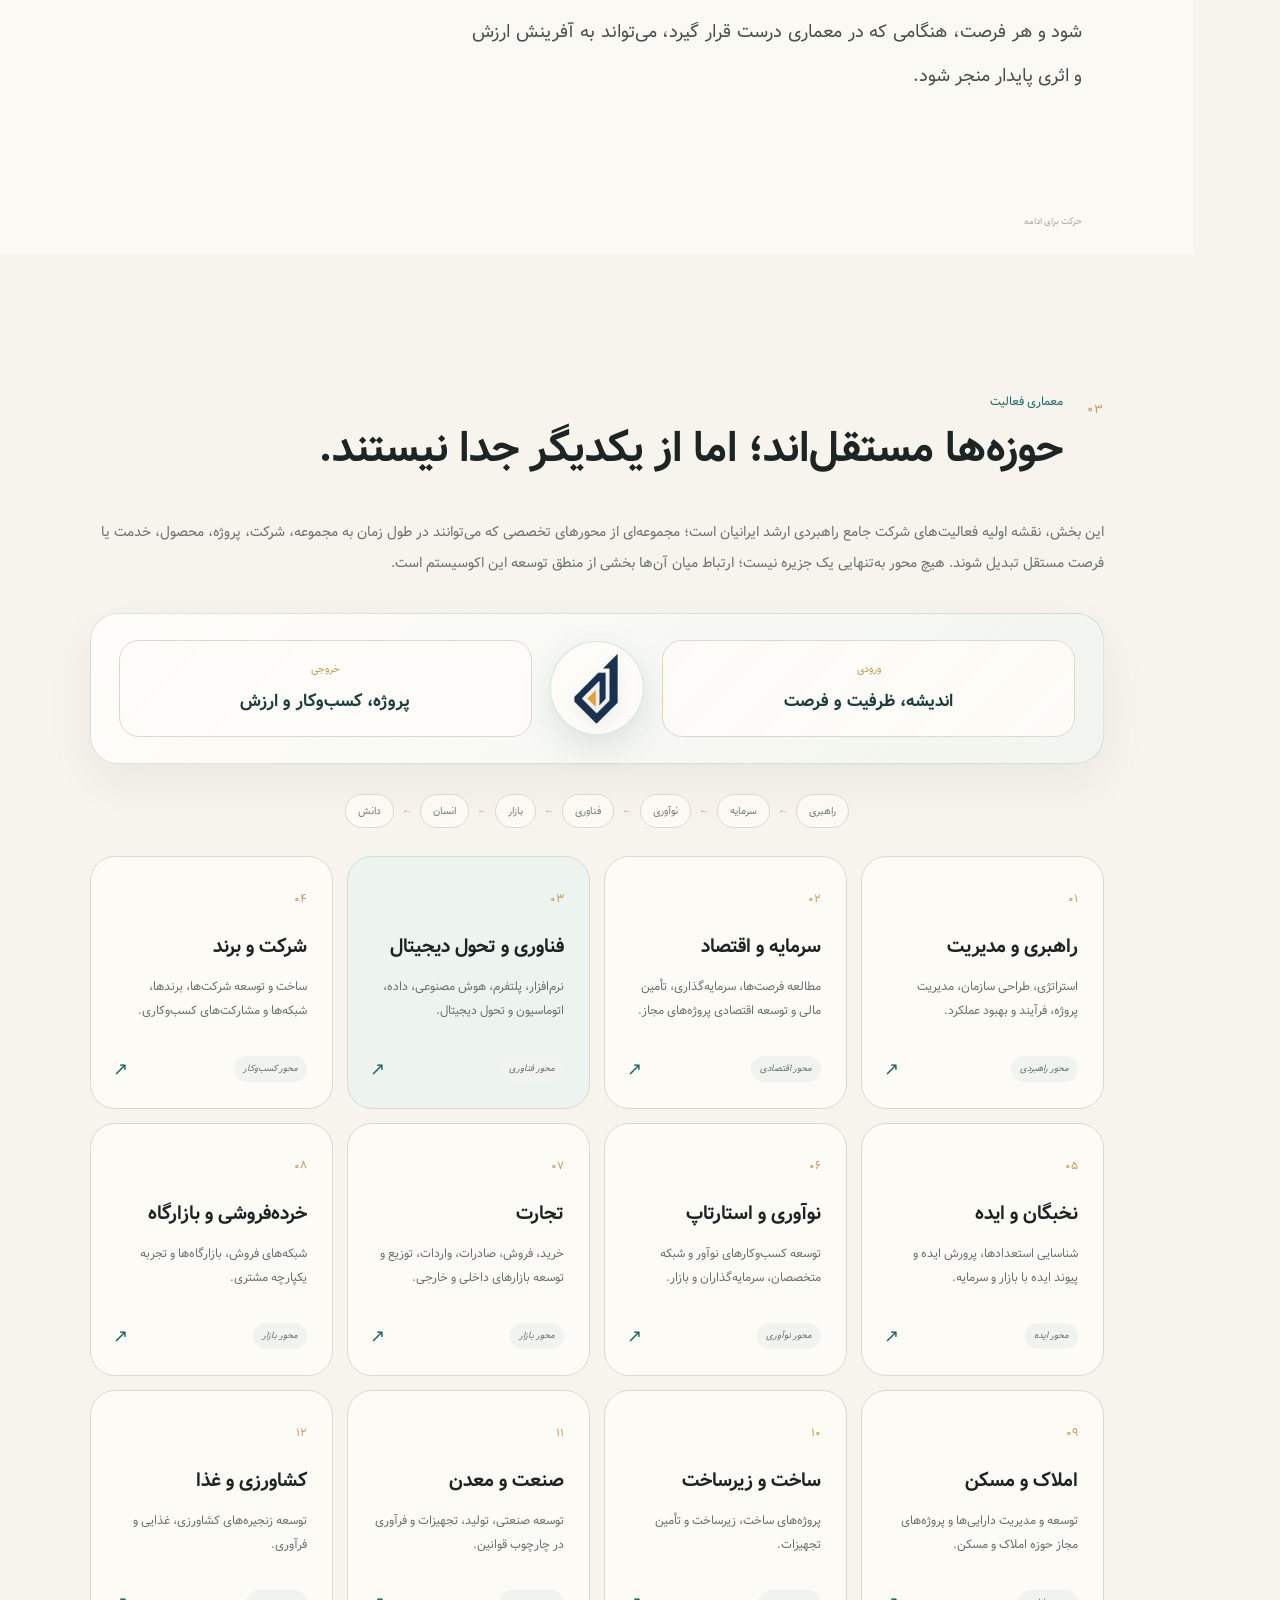
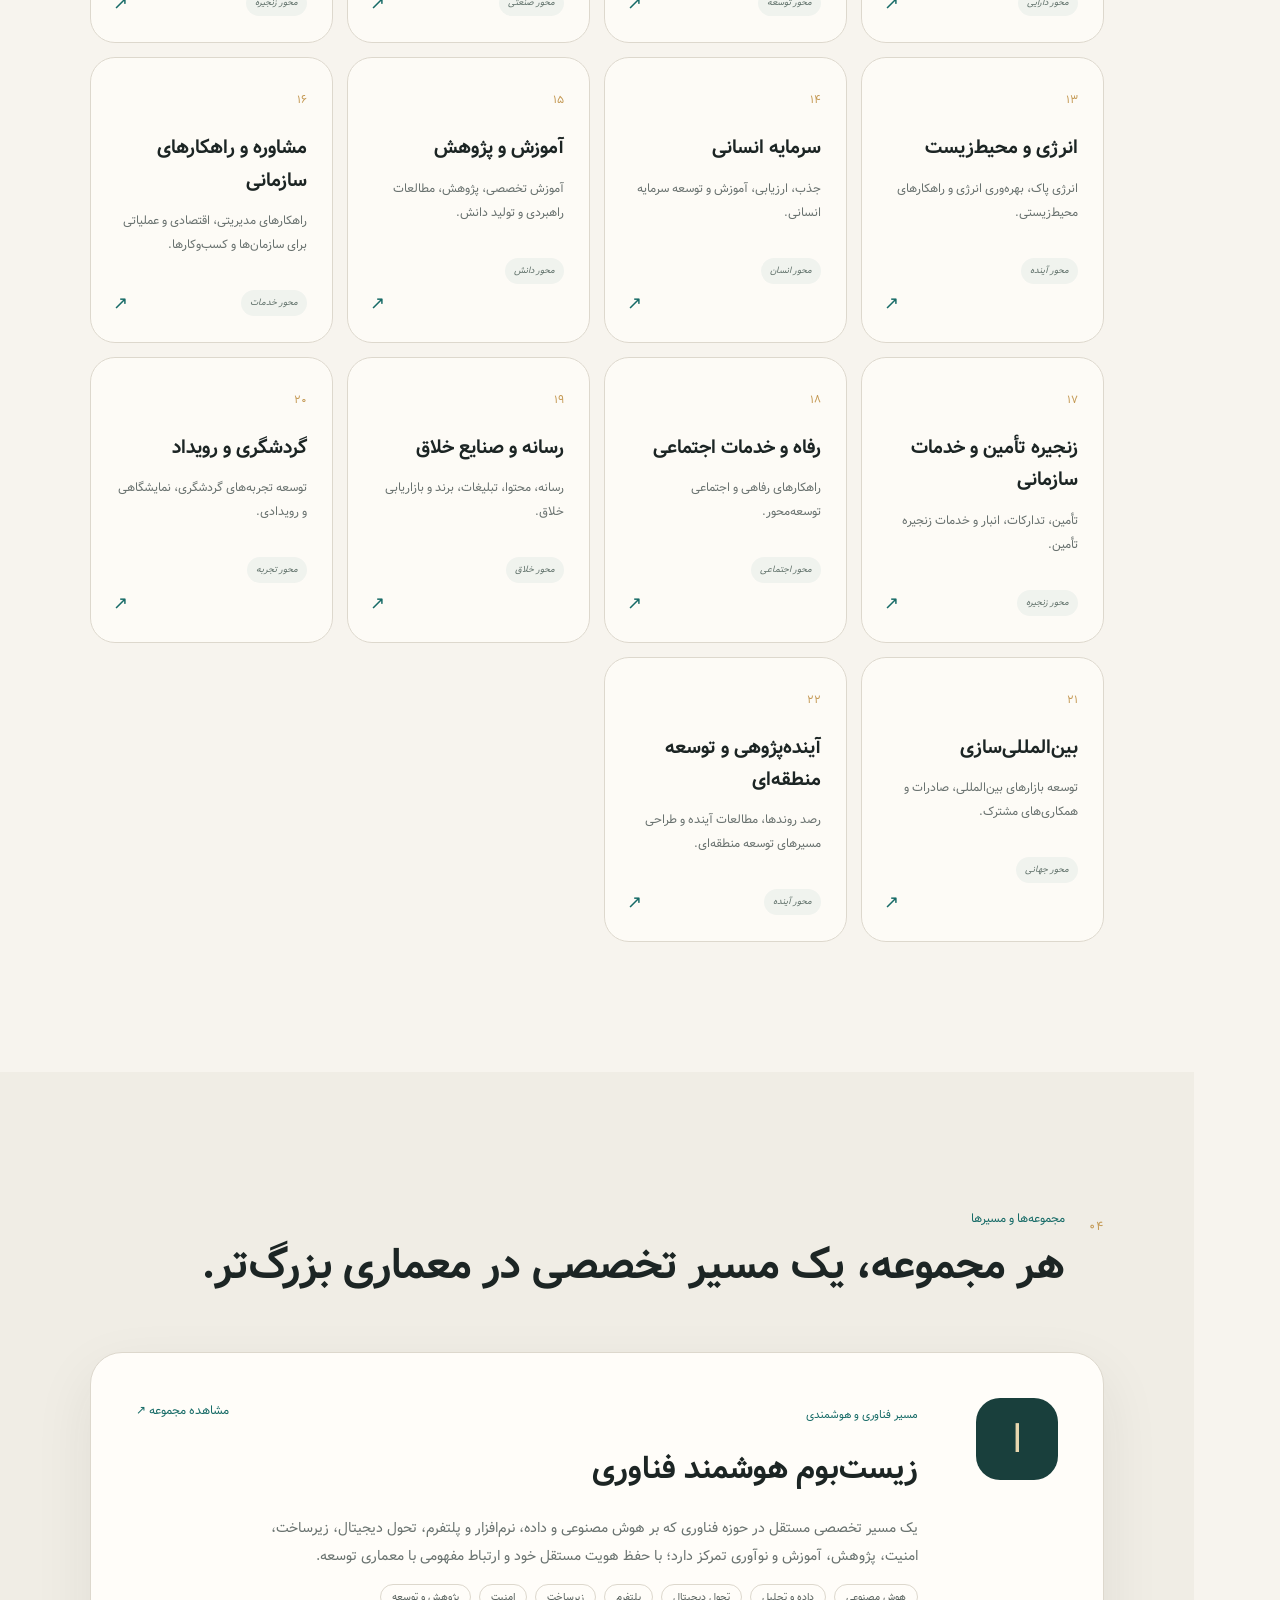
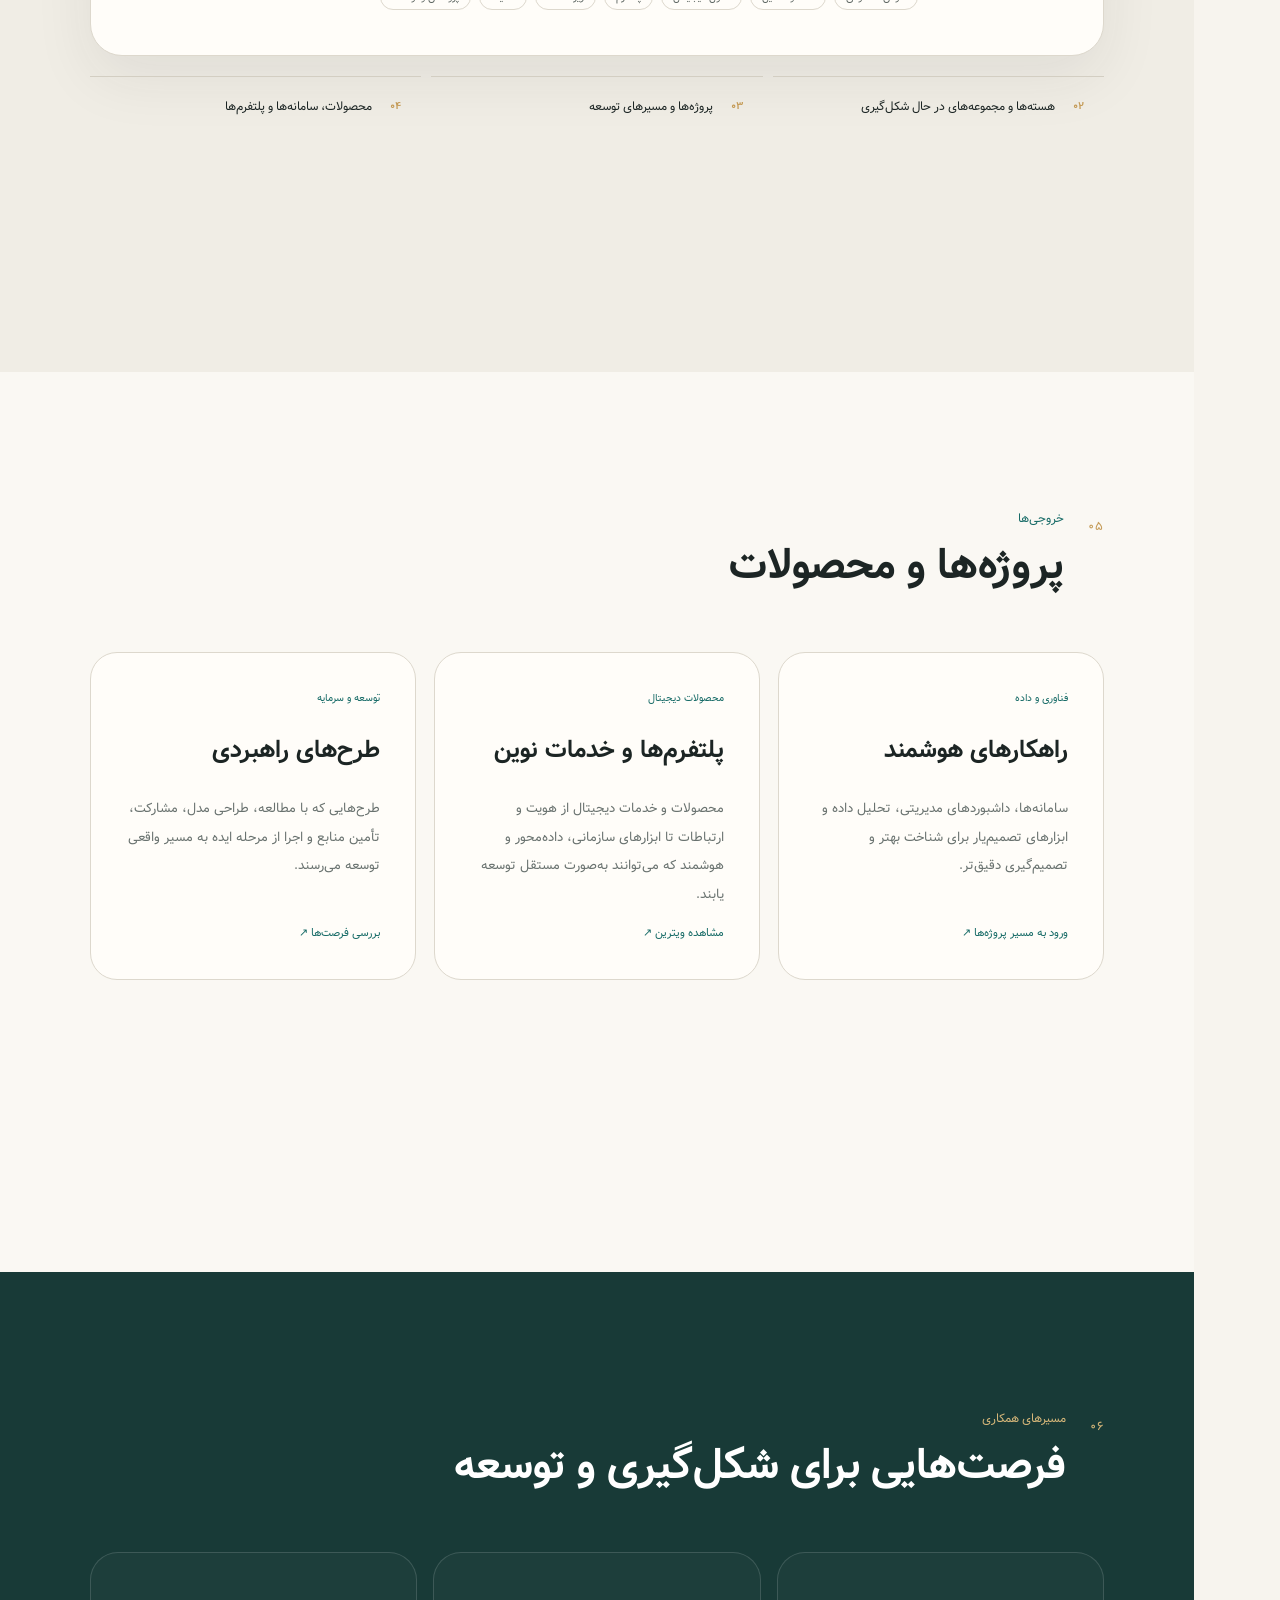
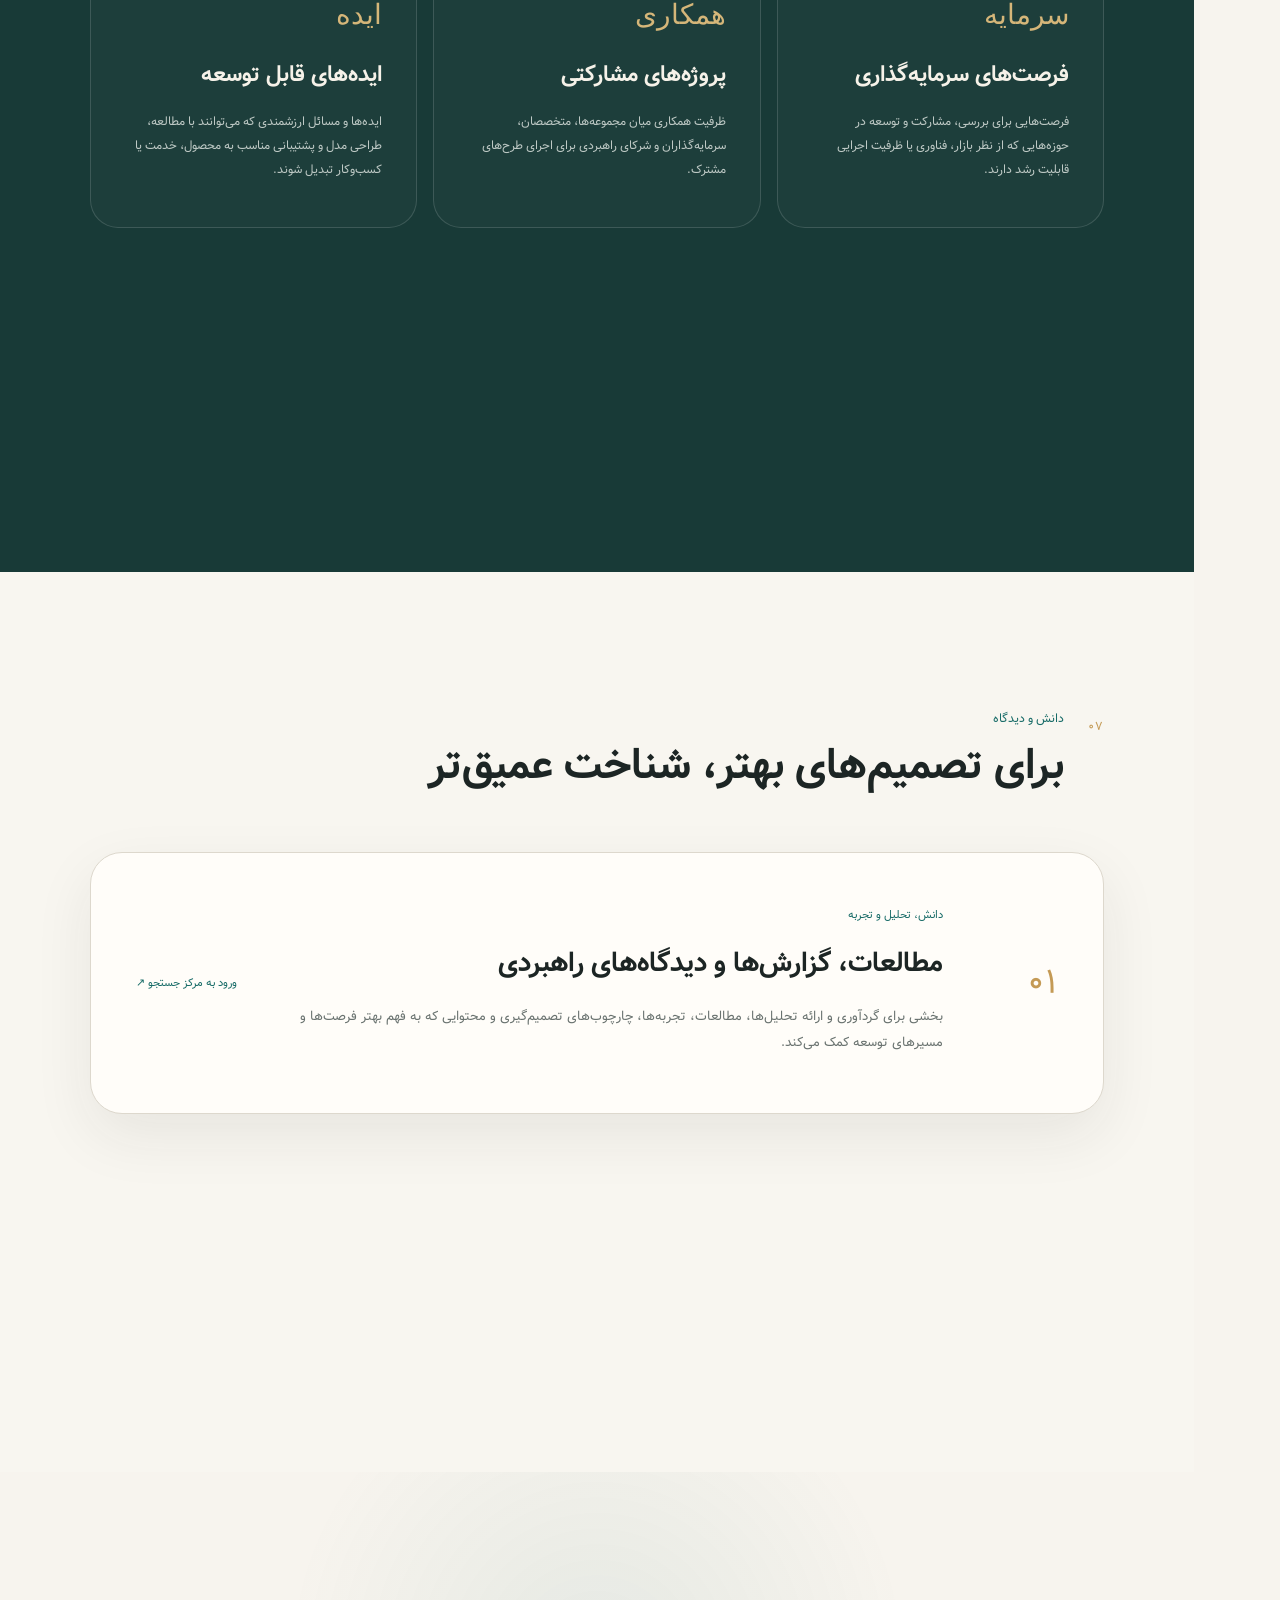
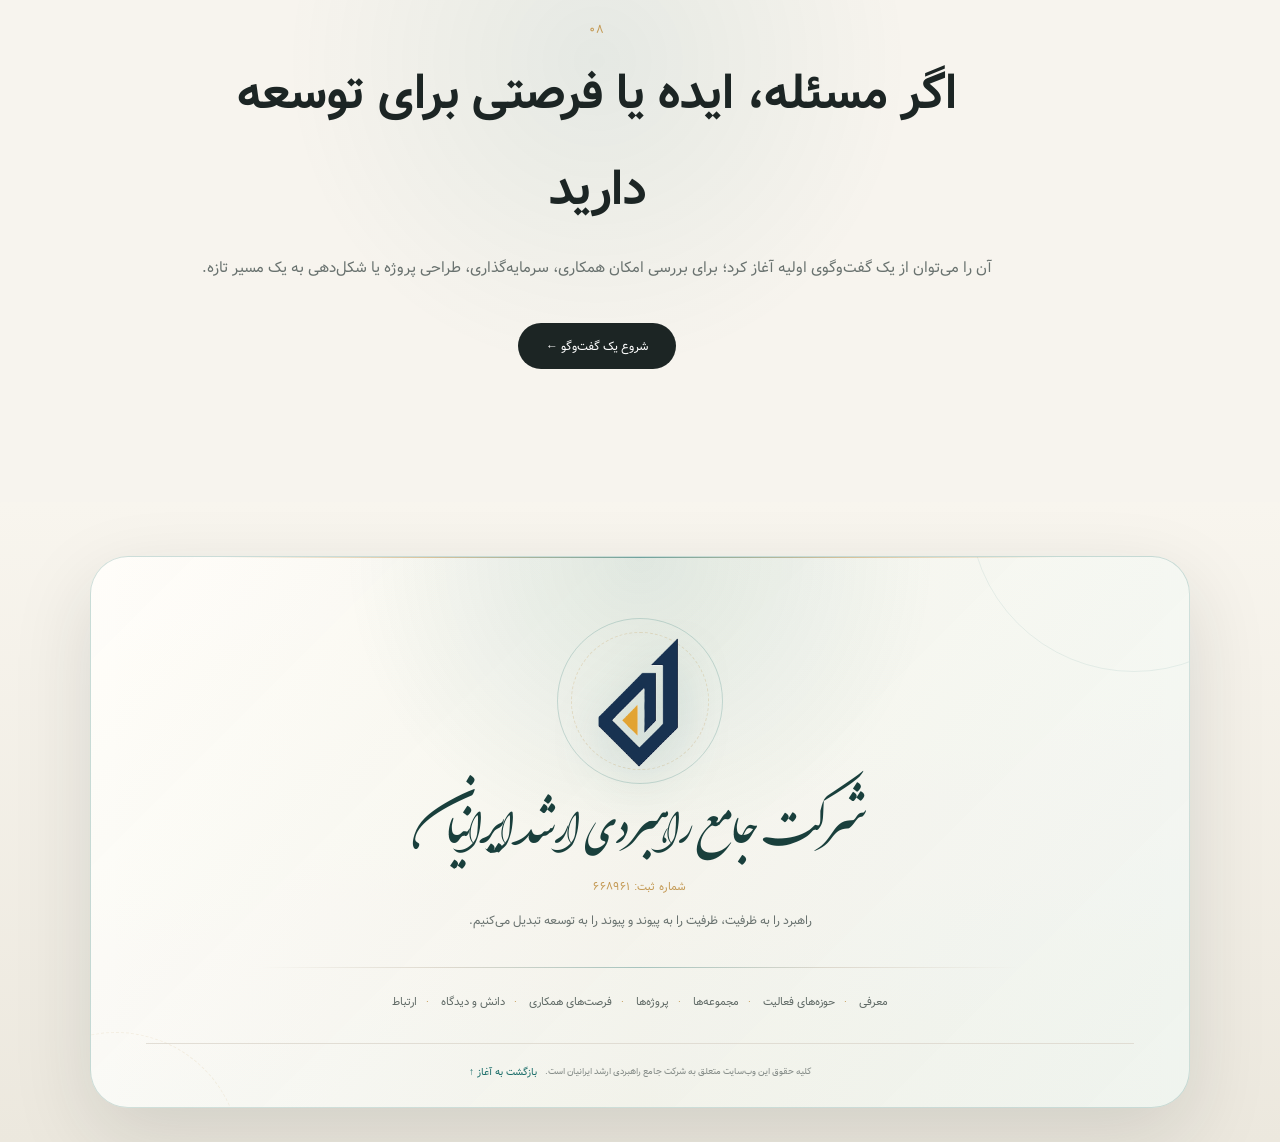
==== commit 04bf235b: "بهبود خوانایی لوگوی مرکزی بخش ۰۳ با پس‌زمینه روشن و شفاف" ====
--- a/index.html
+++ b/index.html
@@ -1 +1 @@
-<!doctype html><html lang="fa" dir="rtl"><head><meta charset="utf-8"><meta name="viewport" content="width=device-width,initial-scale=1"><meta name="theme-color" content="#f7f4ee"><title>شرکت جامع راهبردی ارشد ایرانیان</title><meta name="description" content="شرکت جامع راهبردی ارشد ایرانیان؛ درگاه راهبرد، توسعه، سرمایه، فناوری، پروژه، دانش و فرصت‌های همکاری."><link rel="icon" href="arshadiranianlogo.png" type="image/png"><link rel="stylesheet" href="index.css?v=3"><style>.main-logo-link{width:100%;height:100%;display:grid;place-items:center;position:relative;border-radius:50%;cursor:pointer}.main-logo-link:hover .main-logo{transform:scale(1.035)}.footer-site-title{font-family:'Iran Nastaliq','IranNastaliq','Shekasteh',serif!important;font-size:clamp(34px,4vw,52px)!important;line-height:1.35!important;white-space:nowrap!important;display:block!important;color:#193f3c!important;font-weight:400!important;margin:0!important}.footer-registration{display:block;color:var(--accent2);font-family:Vazir,Tahoma,sans-serif;font-size:11px;margin-top:4px;letter-spacing:.3px}.footer-brand-copy{text-align:center!important}.footer-brand{flex-direction:column!important;gap:12px!important}.footer-brand-copy p{margin-top:10px!important}.footer-bottom{justify-content:center!important;text-align:center!important;gap:8px!important}@media (min-width:701px){.side-rail{transition:width .35s ease,box-shadow .35s ease}.side-rail:has(.side-nav.menu-open){width:255px;padding-left:10px;padding-right:10px}.side-nav.menu-open{align-items:stretch;gap:5px;padding:2px 8px}.side-nav.menu-open a{width:100%;height:39px;justify-content:flex-start;padding:0 14px;border-radius:20px;gap:12px}.side-nav.menu-open a b{font-size:10px;min-width:22px}.side-nav.menu-open a span{position:static;opacity:1;transform:none;background:transparent;color:var(--ink);font-size:12px;padding:0;pointer-events:auto}.side-nav.menu-open a:hover span{color:var(--accent)}.side-nav.menu-open a.active{background:#e8f0ed}.side-nav.menu-open+.rail-progress{right:7px}}.intro h1{white-space:nowrap!important;font-size:clamp(32px,4.8vw,62px)!important}.calligraphy{font-size:clamp(22px,3vw,40px)!important}.about-lead{text-align:justify!important;text-justify:inter-word;hyphens:none}.about-lead p{margin-bottom:25px!important}.about-lead p:last-child{margin-bottom:0!important}@media(min-width:701px){.about-lead{max-height:545px;overflow-y:auto;padding:8px 22px 8px 4px;scroll-behavior:smooth;scrollbar-width:thin;scrollbar-color:rgba(23,107,103,.45) transparent}.about-lead::-webkit-scrollbar{width:5px}.about-lead::-webkit-scrollbar-track{background:rgba(23,107,103,.045);border-radius:8px}.about-lead::-webkit-scrollbar-thumb{background:linear-gradient(var(--accent),var(--accent2));border-radius:8px}.about-lead:after{content:'حرکت برای ادامه';position:absolute;bottom:22px;right:calc(1.65fr + 70px);font-size:9px;color:#8b928d;opacity:.75;pointer-events:none}}@media(max-width:700px){.intro h1{font-size:clamp(25px,7vw,38px)!important}.calligraphy{font-size:30px!important}.about-lead{max-height:500px;overflow-y:auto;padding:6px 16px 6px 4px;scrollbar-width:thin;scrollbar-color:rgba(23,107,103,.45) transparent}.about-lead::-webkit-scrollbar{width:4px}.about-lead::-webkit-scrollbar-track{background:rgba(23,107,103,.045);border-radius:8px}.about-lead::-webkit-scrollbar-thumb{background:linear-gradient(var(--accent),var(--accent2));border-radius:8px}}.domains-intro{max-width:1080px;margin:-18px auto 34px;color:var(--muted);font-size:14px;line-height:2.2}.domain-architecture{max-width:1120px;margin:0 auto 30px;padding:26px 28px;border:1px solid rgba(23,107,103,.16);border-radius:28px;background:linear-gradient(135deg,rgba(255,253,249,.96),rgba(238,244,239,.72));box-shadow:0 18px 50px rgba(37,42,37,.06);display:grid;grid-template-columns:1fr auto 1fr;gap:18px;align-items:center}.domain-node{padding:18px;border:1px solid var(--line);border-radius:20px;background:rgba(255,253,249,.76);text-align:center}.domain-node small{display:block;color:var(--accent2);font-size:10px}.domain-node strong{display:block;color:#193f3c;font-size:17px;margin-top:5px}.domain-core{width:94px;height:94px;border-radius:50%;display:grid;place-items:center;background:#193f3c;color:#f4ead5;box-shadow:0 12px 35px rgba(25,63,60,.2);text-align:center;font-size:11px;line-height:1.7;overflow:hidden}.domain-core-logo{width:68px;height:68px;object-fit:contain;display:block;filter:drop-shadow(0 5px 10px rgba(0,0,0,.12));transition:transform .3s ease}.domain-core:hover .domain-core-logo{transform:scale(1.07)}.domain-flow{max-width:1120px;margin:0 auto 28px;display:flex;justify-content:center;align-items:center;gap:8px;flex-wrap:wrap;color:#71807a;font-size:10px}.domain-flow span{padding:6px 12px;border:1px solid var(--line);border-radius:999px;background:rgba(255,253,249,.7)}.domain-flow b{color:var(--accent2);font-weight:400}.domain-grid{display:grid;grid-template-columns:repeat(4,1fr);gap:14px}.domain-card{min-height:225px}.domain-card .domain-kind{display:inline-flex;margin-top:6px;padding:4px 9px;border-radius:999px;background:#f0f3ee;color:#60716a;font-size:9px}.domain-card h3{margin-top:16px}.domain-card p{margin-bottom:28px}.domain-card:hover .domain-kind{background:#e6efeb;color:var(--accent)}@media(max-width:1050px){.domain-grid{grid-template-columns:repeat(3,1fr)}}@media(max-width:780px){.domain-architecture{grid-template-columns:1fr;gap:12px}.domain-core{margin:auto}.domain-grid{grid-template-columns:repeat(2,1fr)}}@media(max-width:520px){.domains-intro{font-size:13px}.domain-grid{grid-template-columns:1fr}.domain-card{min-height:205px}.domain-architecture{padding:20px 16px}.domain-flow{justify-content:flex-start;overflow-x:auto;flex-wrap:nowrap;padding-bottom:4px}.domain-flow span{white-space:nowrap}.domain-core{width:88px;height:88px}.domain-core-logo{width:64px;height:64px}}</style></head><body><div class="ambient ambient-a"></div><div class="ambient ambient-b"></div><aside class="side-rail" aria-label="ناوبری اصلی"><button class="rail-toggle" id="menuToggle" aria-label="باز کردن منو" aria-expanded="false"><span></span><span></span><span></span></button><div class="rail-mark">ا</div><nav class="side-nav" id="sideNav"><a class="active" href="#home"><b>۰۱</b><span>خانه</span></a><a href="#about"><b>۰۲</b><span>معرفی</span></a><a href="#domains"><b>۰۳</b><span>حوزه‌ها</span></a><a href="#collections"><b>۰۴</b><span>مجموعه‌ها</span></a><a href="#projects"><b>۰۵</b><span>پروژه‌ها و محصولات</span></a><a href="#opportunities"><b>۰۶</b><span>فرصت‌ها</span></a><a href="#knowledge"><b>۰۷</b><span>دانش و دیدگاه</span></a><a href="#contact"><b>۰۸</b><span>ارتباط</span></a></nav><div class="rail-progress"><span id="progress"></span></div></aside><main><section id="home" class="intro section"><div class="intro-orbit orbit-one"></div><div class="intro-orbit orbit-two"></div><div class="intro-inner reveal"><div class="logo-wrap"><a class="main-logo-link" href="#home" aria-label="بازگشت به صفحه اصلی"><div class="logo-halo"></div><img src="arshadiranianlogo.png" alt="نشان شرکت جامع راهبردی ارشد ایرانیان" class="main-logo"></a></div><p class="eyebrow">شرکت جامع راهبردی</p><h1>شرکت جامع راهبردی ارشد ایرانیان</h1><div class="calligraphy">اندیشه‌ای برای ساختن؛ راهی برای توسعه</div><p class="slogan">راهبرد را می‌بینیم، ظرفیت‌ها را به هم پیوند می‌دهیم و مسیرهای توسعه را شکل می‌دهیم.</p><div class="scroll-cue"><span></span><small>برای ادامه حرکت کنید</small></div></div></section><section id="about" class="section about"><div class="section-head reveal"><span class="section-no">۰۲</span><div><small>معرفی</small><h2>توسعه، حاصل پیوند ظرفیت‌هاست.</h2></div></div><div class="about-grid"><div class="about-lead reveal"><p>شرکت جامع راهبردی ارشد ایرانیان با نگاهی به توسعه به‌عنوان یک فرایند پیوسته و به‌هم‌تنیده شکل گرفته است؛ فرایندی که در آن راهبرد، سرمایه، فناوری، دانش، انسان، بازار و اجرا نه عناصر جدا از یکدیگر، بلکه اجزای یک منظومه واحد و زنده‌اند؛ منظومه‌ای که هر بخش آن می‌تواند زمینه‌ساز شکل‌گیری و رشد بخش دیگر باشد.</p><p>شرکت جامع راهبردی ارشد ایرانیان خود را به یک حوزه، صنعت یا فهرستی از فعالیت‌ها محدود نمی‌کند؛ بلکه بستری است برای کشف ظرفیت‌ها، پیوند دادن توانمندی‌ها، شکل‌دادن به ایده‌ها و فرصت‌ها و گشودن مسیرهایی که بتوانند در گذر زمان به مجموعه‌ها، پروژه‌ها، کسب‌وکارها و سرمایه‌گذاری‌های ماندگار تبدیل شوند. در این نگاه، هر اندیشه می‌تواند آغاز یک مسیر باشد، هر ظرفیت می‌تواند به یک فرصت بدل شود و هر فرصت، هنگامی که در معماری درست قرار گیرد، می‌تواند به آفرینش ارزش و اثری پایدار منجر شود.</p><p>در این منظومه، سرمایه مفهومی گسترده‌تر از منابع مالی دارد. دانش و تجربه، زمان و اندیشه، فناوری و داده، اعتبار و ارتباطات، نیروی انسانی، زیرساخت و توان اجرایی، همگی بخشی از سرمایه‌ای هستند که امکان ساختن آینده را فراهم می‌کنند. اهمیت، تنها در گردآوری این سرمایه‌ها نیست؛ بلکه در شناخت آن‌ها، ایجاد پیوند میان آن‌ها و یافتن جایگاه درست هر یک در مسیر توسعه است. هنگامی که ظرفیت‌های پراکنده به یکدیگر متصل می‌شوند، هم‌افزایی شکل می‌گیرد و از دل آن، امکان‌هایی پدید می‌آید که هیچ‌یک از اجزا به‌تنهایی قادر به خلق آن نیستند.</p><p>از همین منظر، توسعه برای شرکت جامع راهبردی ارشد ایرانیان یک نقطه پایان یا یک مقصد ثابت نیست؛ حرکتی مداوم برای شناخت بهتر، ساختن دقیق‌تر و گشودن افق‌های تازه است. این حرکت از اندیشه آغاز می‌شود، با راهبرد جهت می‌گیرد، با سرمایه و توانمندی پشتیبانی می‌شود، به کمک فناوری و دانش گسترده‌تر می‌گردد و در میدان اجرا به نتیجه و اثر تبدیل می‌شود.</p><p>این معماری باید زنده و قابل گسترش باقی بماند؛ به‌گونه‌ای که مجموعه‌های تازه، پروژه‌های جدید، فرصت‌های سرمایه‌گذاری، فناوری‌های نو، شبکه‌های تخصصی و مسیرهای متفاوت توسعه بتوانند در آن شکل بگیرند و در عین استقلال و هویت تخصصی، با یکدیگر ارتباط و هم‌افزایی داشته باشند. به همین دلیل، آنچه در این مجموعه ساخته می‌شود صرفاً مجموعه‌ای از فعالیت‌ها نیست؛ بلکه شبکه‌ای از ظرفیت‌ها و امکان‌هاست که می‌تواند در طول زمان رشد کند، تغییر کند و خود را با نیازها و فرصت‌های آینده بازآفرینی نماید.</p><p>در نهایت، فلسفه شرکت جامع راهبردی ارشد ایرانیان بر یک باور ساده اما بنیادین استوار است: ارزش بزرگ، معمولاً در یک عنصر منفرد پنهان نیست؛ در کیفیت پیوند میان عناصر شکل می‌گیرد. از پیوند اندیشه و عمل، راهبرد و اجرا، سرمایه و فرصت، دانش و فناوری، انسان و سازمان و بازار و توانمندی است که مسیرهای تازه متولد می‌شوند. این مجموعه می‌خواهد بستری برای همین پیوند باشد؛ جایی که اندیشه به راهبرد، راهبرد به اقدام، ظرفیت به فرصت و فرصت به ارزش تبدیل شود و هر دستاورد، خود آغازگر فصل دیگری از توسعه باشد.</p></div><div class="about-note reveal"><span>رویکرد راهبردی</span><strong>از شناخت<br>تا ارزش‌آفرینی</strong><p>شناخت مسئله و ظرفیت، طراحی مسیر، ارزیابی امکان، ایجاد پیوند میان منابع و همراهی با مسیر اجرا و توسعه.</p></div></div></section><section id="domains" class="section domains"><div class="section-head reveal"><span class="section-no">۰۳</span><div><small>معماری فعالیت</small><h2>حوزه‌ها مستقل‌اند؛ اما از یکدیگر جدا نیستند.</h2></div></div><p class="domains-intro reveal">این بخش، نقشه اولیه فعالیت‌های شرکت جامع راهبردی ارشد ایرانیان است؛ مجموعه‌ای از محورهای تخصصی که می‌توانند در طول زمان به مجموعه، شرکت، پروژه، محصول، خدمت یا فرصت مستقل تبدیل شوند. هیچ محور به‌تنهایی یک جزیره نیست؛ ارتباط میان آن‌ها بخشی از منطق توسعه این اکوسیستم است.</p><div class="domain-architecture reveal"><div class="domain-node"><small>ورودی</small><strong>اندیشه، ظرفیت و فرصت</strong></div><div class="domain-core" aria-label="لوگوی شرکت جامع راهبردی ارشد ایرانیان"><img src="arshadiranianlogo.png" alt="لوگوی شرکت جامع راهبردی ارشد ایرانیان" class="domain-core-logo"></div><div class="domain-node"><small>خروجی</small><strong>پروژه، کسب‌وکار و ارزش</strong></div></div><div class="domain-flow reveal"><span>راهبری</span><b>←</b><span>سرمایه</span><b>←</b><span>نوآوری</span><b>←</b><span>فناوری</span><b>←</b><span>بازار</span><b>←</b><span>انسان</span><b>←</b><span>دانش</span></div><div class="domain-grid"><a class="domain-card reveal" href="pages/search.html?q=راهبری و مدیریت"><span>۰۱</span><h3>راهبری و مدیریت</h3><p>استراتژی، طراحی سازمان، مدیریت پروژه، فرآیند و بهبود عملکرد.</p><em class="domain-kind">محور راهبردی</em><i>↗</i></a><a class="domain-card reveal" href="pages/search.html?q=سرمایه و اقتصاد"><span>۰۲</span><h3>سرمایه و اقتصاد</h3><p>مطالعه فرصت‌ها، سرمایه‌گذاری، تأمین مالی و توسعه اقتصادی پروژه‌های مجاز.</p><em class="domain-kind">محور اقتصادی</em><i>↗</i></a><a class="domain-card featured reveal" href="pages/search.html?q=فناوری و تحول دیجیتال"><span>۰۳</span><h3>فناوری و تحول دیجیتال</h3><p>نرم‌افزار، پلتفرم، هوش مصنوعی، داده، اتوماسیون و تحول دیجیتال.</p><em class="domain-kind">محور فناوری</em><i>↗</i></a><a class="domain-card reveal" href="pages/search.html?q=شرکت و برند"><span>۰۴</span><h3>شرکت و برند</h3><p>ساخت و توسعه شرکت‌ها، برندها، شبکه‌ها و مشارکت‌های کسب‌وکاری.</p><em class="domain-kind">محور کسب‌وکار</em><i>↗</i></a><a class="domain-card reveal" href="pages/search.html?q=نخبگان و ایده"><span>۰۵</span><h3>نخبگان و ایده</h3><p>شناسایی استعدادها، پرورش ایده و پیوند ایده با بازار و سرمایه.</p><em class="domain-kind">محور ایده</em><i>↗</i></a><a class="domain-card reveal" href="pages/search.html?q=نوآوری و استارتاپ"><span>۰۶</span><h3>نوآوری و استارتاپ</h3><p>توسعه کسب‌وکارهای نوآور و شبکه متخصصان، سرمایه‌گذاران و بازار.</p><em class="domain-kind">محور نوآوری</em><i>↗</i></a><a class="domain-card reveal" href="pages/search.html?q=تجارت"><span>۰۷</span><h3>تجارت</h3><p>خرید، فروش، صادرات، واردات، توزیع و توسعه بازارهای داخلی و خارجی.</p><em class="domain-kind">محور بازار</em><i>↗</i></a><a class="domain-card reveal" href="pages/search.html?q=خرده فروشی و بازارگاه"><span>۰۸</span><h3>خرده‌فروشی و بازارگاه</h3><p>شبکه‌های فروش، بازارگاه‌ها و تجربه یکپارچه مشتری.</p><em class="domain-kind">محور بازار</em><i>↗</i></a><a class="domain-card reveal" href="pages/search.html?q=املاک و مسکن"><span>۰۹</span><h3>املاک و مسکن</h3><p>توسعه و مدیریت دارایی‌ها و پروژه‌های مجاز حوزه املاک و مسکن.</p><em class="domain-kind">محور دارایی</em><i>↗</i></a><a class="domain-card reveal" href="pages/search.html?q=ساخت و زیرساخت"><span>۱۰</span><h3>ساخت و زیرساخت</h3><p>پروژه‌های ساخت، زیرساخت و تأمین تجهیزات.</p><em class="domain-kind">محور توسعه</em><i>↗</i></a><a class="domain-card reveal" href="pages/search.html?q=صنعت و معدن"><span>۱۱</span><h3>صنعت و معدن</h3><p>توسعه صنعتی، تولید، تجهیزات و فرآوری در چارچوب قوانین.</p><em class="domain-kind">محور صنعتی</em><i>↗</i></a><a class="domain-card reveal" href="pages/search.html?q=کشاورزی و غذا"><span>۱۲</span><h3>کشاورزی و غذا</h3><p>توسعه زنجیره‌های کشاورزی، غذایی و فرآوری.</p><em class="domain-kind">محور زنجیره</em><i>↗</i></a><a class="domain-card reveal" href="pages/search.html?q=انرژی و محیط زیست"><span>۱۳</span><h3>انرژی و محیط‌زیست</h3><p>انرژی پاک، بهره‌وری انرژی و راهکارهای محیط‌زیستی.</p><em class="domain-kind">محور آینده</em><i>↗</i></a><a class="domain-card reveal" href="pages/search.html?q=سرمایه انسانی"><span>۱۴</span><h3>سرمایه انسانی</h3><p>جذب، ارزیابی، آموزش و توسعه سرمایه انسانی.</p><em class="domain-kind">محور انسان</em><i>↗</i></a><a class="domain-card reveal" href="pages/search.html?q=آموزش و پژوهش"><span>۱۵</span><h3>آموزش و پژوهش</h3><p>آموزش تخصصی، پژوهش، مطالعات راهبردی و تولید دانش.</p><em class="domain-kind">محور دانش</em><i>↗</i></a><a class="domain-card reveal" href="pages/search.html?q=مشاوره و راهکارهای سازمانی"><span>۱۶</span><h3>مشاوره و راهکارهای سازمانی</h3><p>راهکارهای مدیریتی، اقتصادی و عملیاتی برای سازمان‌ها و کسب‌وکارها.</p><em class="domain-kind">محور خدمات</em><i>↗</i></a><a class="domain-card reveal" href="pages/search.html?q=زنجیره تامین و خدمات سازمانی"><span>۱۷</span><h3>زنجیره تأمین و خدمات سازمانی</h3><p>تأمین، تدارکات، انبار و خدمات زنجیره تأمین.</p><em class="domain-kind">محور زنجیره</em><i>↗</i></a><a class="domain-card reveal" href="pages/search.html?q=رفاه و خدمات اجتماعی"><span>۱۸</span><h3>رفاه و خدمات اجتماعی</h3><p>راهکارهای رفاهی و اجتماعی توسعه‌محور.</p><em class="domain-kind">محور اجتماعی</em><i>↗</i></a><a class="domain-card reveal" href="pages/search.html?q=رسانه و صنایع خلاق"><span>۱۹</span><h3>رسانه و صنایع خلاق</h3><p>رسانه، محتوا، تبلیغات، برند و بازاریابی خلاق.</p><em class="domain-kind">محور خلاق</em><i>↗</i></a><a class="domain-card reveal" href="pages/search.html?q=گردشگری و رویداد"><span>۲۰</span><h3>گردشگری و رویداد</h3><p>توسعه تجربه‌های گردشگری، نمایشگاهی و رویدادی.</p><em class="domain-kind">محور تجربه</em><i>↗</i></a><a class="domain-card reveal" href="pages/search.html?q=بین المللی سازی"><span>۲۱</span><h3>بین‌المللی‌سازی</h3><p>توسعه بازارهای بین‌المللی، صادرات و همکاری‌های مشترک.</p><em class="domain-kind">محور جهانی</em><i>↗</i></a><a class="domain-card reveal" href="pages/search.html?q=آینده پژوهی و توسعه منطقه ای"><span>۲۲</span><h3>آینده‌پژوهی و توسعه منطقه‌ای</h3><p>رصد روندها، مطالعات آینده و طراحی مسیرهای توسعه منطقه‌ای.</p><em class="domain-kind">محور آینده</em><i>↗</i></a></div></section><section id="collections" class="section collections"><div class="section-head reveal"><span class="section-no">۰۴</span><div><small>مجموعه‌ها و مسیرها</small><h2>هر مجموعه، یک مسیر تخصصی در معماری بزرگ‌تر.</h2></div></div><div class="collection-feature reveal"><div class="collection-symbol">ا</div><div><span class="tag">مسیر فناوری و هوشمندی</span><h3>زیست‌بوم هوشمند فناوری</h3><p>یک مسیر تخصصی مستقل در حوزه فناوری که بر هوش مصنوعی و داده، نرم‌افزار و پلتفرم، تحول دیجیتال، زیرساخت، امنیت، پژوهش، آموزش و نوآوری تمرکز دارد؛ با حفظ هویت مستقل خود و ارتباط مفهومی با معماری توسعه.</p><div class="chips"><span>هوش مصنوعی</span><span>داده و تحلیل</span><span>تحول دیجیتال</span><span>پلتفرم</span><span>زیرساخت</span><span>امنیت</span><span>پژوهش و توسعه</span></div></div><a href="https://zbhf.ir/" target="_blank" rel="noopener" class="text-link">مشاهده مجموعه ↗</a></div><div class="collection-list reveal"><div><b>۰۲</b><span>هسته‌ها و مجموعه‌های در حال شکل‌گیری</span></div><div><b>۰۳</b><span>پروژه‌ها و مسیرهای توسعه</span></div><div><b>۰۴</b><span>محصولات، سامانه‌ها و پلتفرم‌ها</span></div></div></section><section id="projects" class="section projects"><div class="section-head reveal"><span class="section-no">۰۵</span><div><small>خروجی‌ها</small><h2>پروژه‌ها و محصولات</h2></div></div><div class="project-grid"><article class="project-card reveal"><small>فناوری و داده</small><h3>راهکارهای هوشمند</h3><p>سامانه‌ها، داشبوردهای مدیریتی، تحلیل داده و ابزارهای تصمیم‌یار برای شناخت بهتر و تصمیم‌گیری دقیق‌تر.</p><a href="pages/projects.html">ورود به مسیر پروژه‌ها ↗</a></article><article class="project-card reveal"><small>محصولات دیجیتال</small><h3>پلتفرم‌ها و خدمات نوین</h3><p>محصولات و خدمات دیجیتال از هویت و ارتباطات تا ابزارهای سازمانی، داده‌محور و هوشمند که می‌توانند به‌صورت مستقل توسعه یابند.</p><a href="pages/showcase.html">مشاهده ویترین ↗</a></article><article class="project-card reveal"><small>توسعه و سرمایه</small><h3>طرح‌های راهبردی</h3><p>طرح‌هایی که با مطالعه، طراحی مدل، مشارکت، تأمین منابع و اجرا از مرحله ایده به مسیر واقعی توسعه می‌رسند.</p><a href="pages/investment.html">بررسی فرصت‌ها ↗</a></article></div></section><section id="opportunities" class="section opportunities"><div class="section-head reveal"><span class="section-no">۰۶</span><div><small>مسیرهای همکاری</small><h2>فرصت‌هایی برای شکل‌گیری و توسعه</h2></div></div><div class="opportunity-grid"><div class="opportunity reveal"><span>سرمایه</span><h3>فرصت‌های سرمایه‌گذاری</h3><p>فرصت‌هایی برای بررسی، مشارکت و توسعه در حوزه‌هایی که از نظر بازار، فناوری یا ظرفیت اجرایی قابلیت رشد دارند.</p></div><div class="opportunity reveal"><span>همکاری</span><h3>پروژه‌های مشارکتی</h3><p>ظرفیت همکاری میان مجموعه‌ها، متخصصان، سرمایه‌گذاران و شرکای راهبردی برای اجرای طرح‌های مشترک.</p></div><div class="opportunity reveal"><span>ایده</span><h3>ایده‌های قابل توسعه</h3><p>ایده‌ها و مسائل ارزشمندی که می‌توانند با مطالعه، طراحی مدل و پشتیبانی مناسب به محصول، خدمت یا کسب‌وکار تبدیل شوند.</p></div></div></section><section id="knowledge" class="section knowledge"><div class="section-head reveal"><span class="section-no">۰۷</span><div><small>دانش و دیدگاه</small><h2>برای تصمیم‌های بهتر، شناخت عمیق‌تر</h2></div></div><div class="knowledge-panel reveal"><div class="knowledge-number">۰۱</div><div><span>دانش، تحلیل و تجربه</span><h3>مطالعات، گزارش‌ها و دیدگاه‌های راهبردی</h3><p>بخشی برای گردآوری و ارائه تحلیل‌ها، مطالعات، تجربه‌ها، چارچوب‌های تصمیم‌گیری و محتوایی که به فهم بهتر فرصت‌ها و مسیرهای توسعه کمک می‌کند.</p></div><a href="pages/search.html">ورود به مرکز جستجو ↗</a></div></section><section id="contact" class="section contact"><div class="contact-inner reveal"><span class="section-no">۰۸</span><h2>اگر مسئله، ایده یا فرصتی برای توسعه دارید</h2><p>آن را می‌توان از یک گفت‌وگوی اولیه آغاز کرد؛ برای بررسی امکان همکاری، سرمایه‌گذاری، طراحی پروژه یا شکل‌دهی به یک مسیر تازه.</p><a class="contact-button" href="pages/contact.html">شروع یک گفت‌وگو ←</a></div></section></main><footer class="site-footer"><div class="footer-shell"><div class="footer-orbit footer-orbit-a"></div><div class="footer-orbit footer-orbit-b"></div><div class="footer-brand"><a class="footer-logo-link" href="#home" aria-label="بازگشت به صفحه اصلی"><span class="footer-logo-halo"></span><img src="arshadiranianlogo.png" alt="لوگوی شرکت جامع راهبردی ارشد ایرانیان"></a><div class="footer-brand-copy"><strong class="footer-site-title">شرکت جامع راهبردی ارشد ایرانیان</strong><small class="footer-registration">شماره ثبت: ۶۶۸۹۶۱</small><p>راهبرد را به ظرفیت، ظرفیت را به پیوند و پیوند را به توسعه تبدیل می‌کنیم.</p></div></div><div class="footer-divider"></div><nav class="footer-links" aria-label="پیوندهای فوتر"><a href="#about">معرفی</a><a href="#domains">حوزه‌های فعالیت</a><a href="#collections">مجموعه‌ها</a><a href="#projects">پروژه‌ها</a><a href="#opportunities">فرصت‌های همکاری</a><a href="#knowledge">دانش و دیدگاه</a><a href="#contact">ارتباط</a></nav><div class="footer-bottom"><span>کلیه حقوق این وب‌سایت متعلق به شرکت جامع راهبردی ارشد ایرانیان است.</span><a href="#home">بازگشت به آغاز ↑</a></div></div></footer><button class="rail-toggle" id="topButton" type="button" aria-label="بازگشت به بالا" style="position:fixed;left:18px;bottom:18px;background:var(--ink);color:#fff;width:42px;height:42px;z-index:25;box-shadow:0 10px 30px rgba(0,0,0,.12)">↑</button><script>const nav=document.getElementById('sideNav'),toggle=document.getElementById('menuToggle'),topButton=document.getElementById('topButton'),links=[...document.querySelectorAll('.side-nav a')],sections=[...document.querySelectorAll('main section[id]')],progress=document.getElementById('progress');toggle?.addEventListener('click',()=>{const opened=nav.classList.toggle('menu-open');toggle.setAttribute('aria-expanded',opened?'true':'false');toggle.setAttribute('aria-label',opened?'بستن منو':'باز کردن منو')});links.forEach(a=>a.addEventListener('click',()=>{nav.classList.remove('menu-open');toggle?.setAttribute('aria-expanded','false');toggle?.setAttribute('aria-label','باز کردن منو')}));const revealObserver=new IntersectionObserver(entries=>entries.forEach(e=>{if(e.isIntersecting)e.target.classList.add('visible')}),{threshold:.12});document.querySelectorAll('.reveal').forEach(e=>revealObserver.observe(e));const sectionObserver=new IntersectionObserver(entries=>entries.forEach(e=>{if(e.isIntersecting){links.forEach(a=>a.classList.toggle('active',a.getAttribute('href')==='#'+e.target.id));}}),{rootMargin:'-35% 0px -55% 0px',threshold:0});sections.forEach(s=>sectionObserver.observe(s));window.addEventListener('scroll',()=>{const max=document.documentElement.scrollHeight-innerHeight;progress.style.height=(max>0?(scrollY/max)*100:0)+'%';topButton.style.opacity=scrollY>450?'1':'0';topButton.style.pointerEvents=scrollY>450?'auto':'none'});topButton.addEventListener('click',()=>scrollTo({top:0,behavior:'smooth'}));</script></body></html>+<!doctype html><html lang="fa" dir="rtl"><head><meta charset="utf-8"><meta name="viewport" content="width=device-width,initial-scale=1"><meta name="theme-color" content="#f7f4ee"><title>شرکت جامع راهبردی ارشد ایرانیان</title><meta name="description" content="شرکت جامع راهبردی ارشد ایرانیان؛ درگاه راهبرد، توسعه، سرمایه، فناوری، پروژه، دانش و فرصت‌های همکاری."><link rel="icon" href="arshadiranianlogo.png" type="image/png"><link rel="stylesheet" href="index.css?v=3"><style>.main-logo-link{width:100%;height:100%;display:grid;place-items:center;position:relative;border-radius:50%;cursor:pointer}.main-logo-link:hover .main-logo{transform:scale(1.035)}.footer-site-title{font-family:'Iran Nastaliq','IranNastaliq','Shekasteh',serif!important;font-size:clamp(34px,4vw,52px)!important;line-height:1.35!important;white-space:nowrap!important;display:block!important;color:#193f3c!important;font-weight:400!important;margin:0!important}.footer-registration{display:block;color:var(--accent2);font-family:Vazir,Tahoma,sans-serif;font-size:11px;margin-top:4px;letter-spacing:.3px}.footer-brand-copy{text-align:center!important}.footer-brand{flex-direction:column!important;gap:12px!important}.footer-brand-copy p{margin-top:10px!important}.footer-bottom{justify-content:center!important;text-align:center!important;gap:8px!important}@media (min-width:701px){.side-rail{transition:width .35s ease,box-shadow .35s ease}.side-rail:has(.side-nav.menu-open){width:255px;padding-left:10px;padding-right:10px}.side-nav.menu-open{align-items:stretch;gap:5px;padding:2px 8px}.side-nav.menu-open a{width:100%;height:39px;justify-content:flex-start;padding:0 14px;border-radius:20px;gap:12px}.side-nav.menu-open a b{font-size:10px;min-width:22px}.side-nav.menu-open a span{position:static;opacity:1;transform:none;background:transparent;color:var(--ink);font-size:12px;padding:0;pointer-events:auto}.side-nav.menu-open a:hover span{color:var(--accent)}.side-nav.menu-open a.active{background:#e8f0ed}.side-nav.menu-open+.rail-progress{right:7px}}.intro h1{white-space:nowrap!important;font-size:clamp(32px,4.8vw,62px)!important}.calligraphy{font-size:clamp(22px,3vw,40px)!important}.about-lead{text-align:justify!important;text-justify:inter-word;hyphens:none}.about-lead p{margin-bottom:25px!important}.about-lead p:last-child{margin-bottom:0!important}@media(min-width:701px){.about-lead{max-height:545px;overflow-y:auto;padding:8px 22px 8px 4px;scroll-behavior:smooth;scrollbar-width:thin;scrollbar-color:rgba(23,107,103,.45) transparent}.about-lead::-webkit-scrollbar{width:5px}.about-lead::-webkit-scrollbar-track{background:rgba(23,107,103,.045);border-radius:8px}.about-lead::-webkit-scrollbar-thumb{background:linear-gradient(var(--accent),var(--accent2));border-radius:8px}.about-lead:after{content:'حرکت برای ادامه';position:absolute;bottom:22px;right:calc(1.65fr + 70px);font-size:9px;color:#8b928d;opacity:.75;pointer-events:none}}@media(max-width:700px){.intro h1{font-size:clamp(25px,7vw,38px)!important}.calligraphy{font-size:30px!important}.about-lead{max-height:500px;overflow-y:auto;padding:6px 16px 6px 4px;scrollbar-width:thin;scrollbar-color:rgba(23,107,103,.45) transparent}.about-lead::-webkit-scrollbar{width:4px}.about-lead::-webkit-scrollbar-track{background:rgba(23,107,103,.045);border-radius:8px}.about-lead::-webkit-scrollbar-thumb{background:linear-gradient(var(--accent),var(--accent2));border-radius:8px}}.domains-intro{max-width:1080px;margin:-18px auto 34px;color:var(--muted);font-size:14px;line-height:2.2}.domain-architecture{max-width:1120px;margin:0 auto 30px;padding:26px 28px;border:1px solid rgba(23,107,103,.16);border-radius:28px;background:linear-gradient(135deg,rgba(255,253,249,.96),rgba(238,244,239,.72));box-shadow:0 18px 50px rgba(37,42,37,.06);display:grid;grid-template-columns:1fr auto 1fr;gap:18px;align-items:center}.domain-node{padding:18px;border:1px solid var(--line);border-radius:20px;background:rgba(255,253,249,.76);text-align:center}.domain-node small{display:block;color:var(--accent2);font-size:10px}.domain-node strong{display:block;color:#193f3c;font-size:17px;margin-top:5px}.domain-core{width:94px;height:94px;border-radius:50%;display:grid;place-items:center;background:rgba(255,253,249,.72);border:1px solid rgba(23,107,103,.16);color:#193f3c;box-shadow:0 12px 35px rgba(25,63,60,.12);text-align:center;overflow:hidden;backdrop-filter:blur(8px)}.domain-core-logo{width:72px;height:72px;object-fit:contain;display:block;filter:drop-shadow(0 4px 8px rgba(0,0,0,.08));transition:transform .3s ease}.domain-core:hover .domain-core-logo{transform:scale(1.07)}.domain-flow{max-width:1120px;margin:0 auto 28px;display:flex;justify-content:center;align-items:center;gap:8px;flex-wrap:wrap;color:#71807a;font-size:10px}.domain-flow span{padding:6px 12px;border:1px solid var(--line);border-radius:999px;background:rgba(255,253,249,.7)}.domain-flow b{color:var(--accent2);font-weight:400}.domain-grid{display:grid;grid-template-columns:repeat(4,1fr);gap:14px}.domain-card{min-height:225px}.domain-card .domain-kind{display:inline-flex;margin-top:6px;padding:4px 9px;border-radius:999px;background:#f0f3ee;color:#60716a;font-size:9px}.domain-card h3{margin-top:16px}.domain-card p{margin-bottom:28px}.domain-card:hover .domain-kind{background:#e6efeb;color:var(--accent)}@media(max-width:1050px){.domain-grid{grid-template-columns:repeat(3,1fr)}}@media(max-width:780px){.domain-architecture{grid-template-columns:1fr;gap:12px}.domain-core{margin:auto}.domain-grid{grid-template-columns:repeat(2,1fr)}}@media(max-width:520px){.domains-intro{font-size:13px}.domain-grid{grid-template-columns:1fr}.domain-card{min-height:205px}.domain-architecture{padding:20px 16px}.domain-flow{justify-content:flex-start;overflow-x:auto;flex-wrap:nowrap;padding-bottom:4px}.domain-flow span{white-space:nowrap}.domain-core{width:88px;height:88px}.domain-core-logo{width:68px;height:68px}}</style></head><body><div class="ambient ambient-a"></div><div class="ambient ambient-b"></div><aside class="side-rail" aria-label="ناوبری اصلی"><button class="rail-toggle" id="menuToggle" aria-label="باز کردن منو" aria-expanded="false"><span></span><span></span><span></span></button><div class="rail-mark">ا</div><nav class="side-nav" id="sideNav"><a class="active" href="#home"><b>۰۱</b><span>خانه</span></a><a href="#about"><b>۰۲</b><span>معرفی</span></a><a href="#domains"><b>۰۳</b><span>حوزه‌ها</span></a><a href="#collections"><b>۰۴</b><span>مجموعه‌ها</span></a><a href="#projects"><b>۰۵</b><span>پروژه‌ها و محصولات</span></a><a href="#opportunities"><b>۰۶</b><span>فرصت‌ها</span></a><a href="#knowledge"><b>۰۷</b><span>دانش و دیدگاه</span></a><a href="#contact"><b>۰۸</b><span>ارتباط</span></a></nav><div class="rail-progress"><span id="progress"></span></div></aside><main><section id="home" class="intro section"><div class="intro-orbit orbit-one"></div><div class="intro-orbit orbit-two"></div><div class="intro-inner reveal"><div class="logo-wrap"><a class="main-logo-link" href="#home" aria-label="بازگشت به صفحه اصلی"><div class="logo-halo"></div><img src="arshadiranianlogo.png" alt="نشان شرکت جامع راهبردی ارشد ایرانیان" class="main-logo"></a></div><p class="eyebrow">شرکت جامع راهبردی</p><h1>شرکت جامع راهبردی ارشد ایرانیان</h1><div class="calligraphy">اندیشه‌ای برای ساختن؛ راهی برای توسعه</div><p class="slogan">راهبرد را می‌بینیم، ظرفیت‌ها را به هم پیوند می‌دهیم و مسیرهای توسعه را شکل می‌دهیم.</p><div class="scroll-cue"><span></span><small>برای ادامه حرکت کنید</small></div></div></section><section id="about" class="section about"><div class="section-head reveal"><span class="section-no">۰۲</span><div><small>معرفی</small><h2>توسعه، حاصل پیوند ظرفیت‌هاست.</h2></div></div><div class="about-grid"><div class="about-lead reveal"><p>شرکت جامع راهبردی ارشد ایرانیان با نگاهی به توسعه به‌عنوان یک فرایند پیوسته و به‌هم‌تنیده شکل گرفته است؛ فرایندی که در آن راهبرد، سرمایه، فناوری، دانش، انسان، بازار و اجرا نه عناصر جدا از یکدیگر، بلکه اجزای یک منظومه واحد و زنده‌اند؛ منظومه‌ای که هر بخش آن می‌تواند زمینه‌ساز شکل‌گیری و رشد بخش دیگر باشد.</p><p>شرکت جامع راهبردی ارشد ایرانیان خود را به یک حوزه، صنعت یا فهرستی از فعالیت‌ها محدود نمی‌کند؛ بلکه بستری است برای کشف ظرفیت‌ها، پیوند دادن توانمندی‌ها، شکل‌دادن به ایده‌ها و فرصت‌ها و گشودن مسیرهایی که بتوانند در گذر زمان به مجموعه‌ها، پروژه‌ها، کسب‌وکارها و سرمایه‌گذاری‌های ماندگار تبدیل شوند. در این نگاه، هر اندیشه می‌تواند آغاز یک مسیر باشد، هر ظرفیت می‌تواند به یک فرصت بدل شود و هر فرصت، هنگامی که در معماری درست قرار گیرد، می‌تواند به آفرینش ارزش و اثری پایدار منجر شود.</p><p>در این منظومه، سرمایه مفهومی گسترده‌تر از منابع مالی دارد. دانش و تجربه، زمان و اندیشه، فناوری و داده، اعتبار و ارتباطات، نیروی انسانی، زیرساخت و توان اجرایی، همگی بخشی از سرمایه‌ای هستند که امکان ساختن آینده را فراهم می‌کنند. اهمیت، تنها در گردآوری این سرمایه‌ها نیست؛ بلکه در شناخت آن‌ها، ایجاد پیوند میان آن‌ها و یافتن جایگاه درست هر یک در مسیر توسعه است. هنگامی که ظرفیت‌های پراکنده به یکدیگر متصل می‌شوند، هم‌افزایی شکل می‌گیرد و از دل آن، امکان‌هایی پدید می‌آید که هیچ‌یک از اجزا به‌تنهایی قادر به خلق آن نیستند.</p><p>از همین منظر، توسعه برای شرکت جامع راهبردی ارشد ایرانیان یک نقطه پایان یا یک مقصد ثابت نیست؛ حرکتی مداوم برای شناخت بهتر، ساختن دقیق‌تر و گشودن افق‌های تازه است. این حرکت از اندیشه آغاز می‌شود، با راهبرد جهت می‌گیرد، با سرمایه و توانمندی پشتیبانی می‌شود، به کمک فناوری و دانش گسترده‌تر می‌گردد و در میدان اجرا به نتیجه و اثر تبدیل می‌شود.</p><p>این معماری باید زنده و قابل گسترش باقی بماند؛ به‌گونه‌ای که مجموعه‌های تازه، پروژه‌های جدید، فرصت‌های سرمایه‌گذاری، فناوری‌های نو، شبکه‌های تخصصی و مسیرهای متفاوت توسعه بتوانند در آن شکل بگیرند و در عین استقلال و هویت تخصصی، با یکدیگر ارتباط و هم‌افزایی داشته باشند. به همین دلیل، آنچه در این مجموعه ساخته می‌شود صرفاً مجموعه‌ای از فعالیت‌ها نیست؛ بلکه شبکه‌ای از ظرفیت‌ها و امکان‌هاست که می‌تواند در طول زمان رشد کند، تغییر کند و خود را با نیازها و فرصت‌های آینده بازآفرینی نماید.</p><p>در نهایت، فلسفه شرکت جامع راهبردی ارشد ایرانیان بر یک باور ساده اما بنیادین استوار است: ارزش بزرگ، معمولاً در یک عنصر منفرد پنهان نیست؛ در کیفیت پیوند میان عناصر شکل می‌گیرد. از پیوند اندیشه و عمل، راهبرد و اجرا، سرمایه و فرصت، دانش و فناوری، انسان و سازمان و بازار و توانمندی است که مسیرهای تازه متولد می‌شوند. این مجموعه می‌خواهد بستری برای همین پیوند باشد؛ جایی که اندیشه به راهبرد، راهبرد به اقدام، ظرفیت به فرصت و فرصت به ارزش تبدیل شود و هر دستاورد، خود آغازگر فصل دیگری از توسعه باشد.</p></div><div class="about-note reveal"><span>رویکرد راهبردی</span><strong>از شناخت<br>تا ارزش‌آفرینی</strong><p>شناخت مسئله و ظرفیت، طراحی مسیر، ارزیابی امکان، ایجاد پیوند میان منابع و همراهی با مسیر اجرا و توسعه.</p></div></div></section><section id="domains" class="section domains"><div class="section-head reveal"><span class="section-no">۰۳</span><div><small>معماری فعالیت</small><h2>حوزه‌ها مستقل‌اند؛ اما از یکدیگر جدا نیستند.</h2></div></div><p class="domains-intro reveal">این بخش، نقشه اولیه فعالیت‌های شرکت جامع راهبردی ارشد ایرانیان است؛ مجموعه‌ای از محورهای تخصصی که می‌توانند در طول زمان به مجموعه، شرکت، پروژه، محصول، خدمت یا فرصت مستقل تبدیل شوند. هیچ محور به‌تنهایی یک جزیره نیست؛ ارتباط میان آن‌ها بخشی از منطق توسعه این اکوسیستم است.</p><div class="domain-architecture reveal"><div class="domain-node"><small>ورودی</small><strong>اندیشه، ظرفیت و فرصت</strong></div><div class="domain-core"><img class="domain-core-logo" src="arshadiranianlogo.png" alt="لوگوی شرکت جامع راهبردی ارشد ایرانیان"></div><div class="domain-node"><small>خروجی</small><strong>پروژه، کسب‌وکار و ارزش</strong></div></div><div class="domain-flow reveal"><span>راهبری</span><b>←</b><span>سرمایه</span><b>←</b><span>نوآوری</span><b>←</b><span>فناوری</span><b>←</b><span>بازار</span><b>←</b><span>انسان</span><b>←</b><span>دانش</span></div><div class="domain-grid"><a class="domain-card reveal" href="pages/search.html?q=راهبری و مدیریت"><span>۰۱</span><h3>راهبری و مدیریت</h3><p>استراتژی، طراحی سازمان، مدیریت پروژه، فرآیند و بهبود عملکرد.</p><em class="domain-kind">محور راهبردی</em><i>↗</i></a><a class="domain-card reveal" href="pages/search.html?q=سرمایه و اقتصاد"><span>۰۲</span><h3>سرمایه و اقتصاد</h3><p>مطالعه فرصت‌ها، سرمایه‌گذاری، تأمین مالی و توسعه اقتصادی پروژه‌های مجاز.</p><em class="domain-kind">محور اقتصادی</em><i>↗</i></a><a class="domain-card featured reveal" href="pages/search.html?q=فناوری و تحول دیجیتال"><span>۰۳</span><h3>فناوری و تحول دیجیتال</h3><p>نرم‌افزار، پلتفرم، هوش مصنوعی، داده، اتوماسیون و تحول دیجیتال.</p><em class="domain-kind">محور فناوری</em><i>↗</i></a><a class="domain-card reveal" href="pages/search.html?q=شرکت و برند"><span>۰۴</span><h3>شرکت و برند</h3><p>ساخت و توسعه شرکت‌ها، برندها، شبکه‌ها و مشارکت‌های کسب‌وکاری.</p><em class="domain-kind">محور کسب‌وکار</em><i>↗</i></a><a class="domain-card reveal" href="pages/search.html?q=نخبگان و ایده"><span>۰۵</span><h3>نخبگان و ایده</h3><p>شناسایی استعدادها، پرورش ایده و پیوند ایده با بازار و سرمایه.</p><em class="domain-kind">محور ایده</em><i>↗</i></a><a class="domain-card reveal" href="pages/search.html?q=نوآوری و استارتاپ"><span>۰۶</span><h3>نوآوری و استارتاپ</h3><p>توسعه کسب‌وکارهای نوآور و شبکه متخصصان، سرمایه‌گذاران و بازار.</p><em class="domain-kind">محور نوآوری</em><i>↗</i></a><a class="domain-card reveal" href="pages/search.html?q=تجارت"><span>۰۷</span><h3>تجارت</h3><p>خرید، فروش، صادرات، واردات، توزیع و توسعه بازارهای داخلی و خارجی.</p><em class="domain-kind">محور بازار</em><i>↗</i></a><a class="domain-card reveal" href="pages/search.html?q=خرده فروشی و بازارگاه"><span>۰۸</span><h3>خرده‌فروشی و بازارگاه</h3><p>شبکه‌های فروش، بازارگاه‌ها و تجربه یکپارچه مشتری.</p><em class="domain-kind">محور بازار</em><i>↗</i></a><a class="domain-card reveal" href="pages/search.html?q=املاک و مسکن"><span>۰۹</span><h3>املاک و مسکن</h3><p>توسعه و مدیریت دارایی‌ها و پروژه‌های مجاز حوزه املاک و مسکن.</p><em class="domain-kind">محور دارایی</em><i>↗</i></a><a class="domain-card reveal" href="pages/search.html?q=ساخت و زیرساخت"><span>۱۰</span><h3>ساخت و زیرساخت</h3><p>پروژه‌های ساخت، زیرساخت و تأمین تجهیزات.</p><em class="domain-kind">محور توسعه</em><i>↗</i></a><a class="domain-card reveal" href="pages/search.html?q=صنعت و معدن"><span>۱۱</span><h3>صنعت و معدن</h3><p>توسعه صنعتی، تولید، تجهیزات و فرآوری در چارچوب قوانین.</p><em class="domain-kind">محور صنعتی</em><i>↗</i></a><a class="domain-card reveal" href="pages/search.html?q=کشاورزی و غذا"><span>۱۲</span><h3>کشاورزی و غذا</h3><p>توسعه زنجیره‌های کشاورزی، غذایی و فرآوری.</p><em class="domain-kind">محور زنجیره</em><i>↗</i></a><a class="domain-card reveal" href="pages/search.html?q=انرژی و محیط زیست"><span>۱۳</span><h3>انرژی و محیط‌زیست</h3><p>انرژی پاک، بهره‌وری انرژی و راهکارهای محیط‌زیستی.</p><em class="domain-kind">محور آینده</em><i>↗</i></a><a class="domain-card reveal" href="pages/search.html?q=سرمایه انسانی"><span>۱۴</span><h3>سرمایه انسانی</h3><p>جذب، ارزیابی، آموزش و توسعه سرمایه انسانی.</p><em class="domain-kind">محور انسان</em><i>↗</i></a><a class="domain-card reveal" href="pages/search.html?q=آموزش و پژوهش"><span>۱۵</span><h3>آموزش و پژوهش</h3><p>آموزش تخصصی، پژوهش، مطالعات راهبردی و تولید دانش.</p><em class="domain-kind">محور دانش</em><i>↗</i></a><a class="domain-card reveal" href="pages/search.html?q=مشاوره و راهکارهای سازمانی"><span>۱۶</span><h3>مشاوره و راهکارهای سازمانی</h3><p>راهکارهای مدیریتی، اقتصادی و عملیاتی برای سازمان‌ها و کسب‌وکارها.</p><em class="domain-kind">محور خدمات</em><i>↗</i></a><a class="domain-card reveal" href="pages/search.html?q=زنجیره تامین و خدمات سازمانی"><span>۱۷</span><h3>زنجیره تأمین و خدمات سازمانی</h3><p>تأمین، تدارکات، انبار و خدمات زنجیره تأمین.</p><em class="domain-kind">محور زنجیره</em><i>↗</i></a><a class="domain-card reveal" href="pages/search.html?q=رفاه و خدمات اجتماعی"><span>۱۸</span><h3>رفاه و خدمات اجتماعی</h3><p>راهکارهای رفاهی و اجتماعی توسعه‌محور.</p><em class="domain-kind">محور اجتماعی</em><i>↗</i></a><a class="domain-card reveal" href="pages/search.html?q=رسانه و صنایع خلاق"><span>۱۹</span><h3>رسانه و صنایع خلاق</h3><p>رسانه، محتوا، تبلیغات، برند و بازاریابی خلاق.</p><em class="domain-kind">محور خلاق</em><i>↗</i></a><a class="domain-card reveal" href="pages/search.html?q=گردشگری و رویداد"><span>۲۰</span><h3>گردشگری و رویداد</h3><p>توسعه تجربه‌های گردشگری، نمایشگاهی و رویدادی.</p><em class="domain-kind">محور تجربه</em><i>↗</i></a><a class="domain-card reveal" href="pages/search.html?q=بین المللی سازی"><span>۲۱</span><h3>بین‌المللی‌سازی</h3><p>توسعه بازارهای بین‌المللی، صادرات و همکاری‌های مشترک.</p><em class="domain-kind">محور جهانی</em><i>↗</i></a><a class="domain-card reveal" href="pages/search.html?q=آینده پژوهی و توسعه منطقه ای"><span>۲۲</span><h3>آینده‌پژوهی و توسعه منطقه‌ای</h3><p>رصد روندها، مطالعات آینده و طراحی مسیرهای توسعه منطقه‌ای.</p><em class="domain-kind">محور آینده</em><i>↗</i></a></div></section><section id="collections" class="section collections"><div class="section-head reveal"><span class="section-no">۰۴</span><div><small>مجموعه‌ها و مسیرها</small><h2>هر مجموعه، یک مسیر تخصصی در معماری بزرگ‌تر.</h2></div></div><div class="collection-feature reveal"><div class="collection-symbol">ا</div><div><span class="tag">مسیر فناوری و هوشمندی</span><h3>زیست‌بوم هوشمند فناوری</h3><p>یک مسیر تخصصی مستقل در حوزه فناوری که بر هوش مصنوعی و داده، نرم‌افزار و پلتفرم، تحول دیجیتال، زیرساخت، امنیت، پژوهش، آموزش و نوآوری تمرکز دارد؛ با حفظ هویت مستقل خود و ارتباط مفهومی با معماری توسعه.</p><div class="chips"><span>هوش مصنوعی</span><span>داده و تحلیل</span><span>تحول دیجیتال</span><span>پلتفرم</span><span>زیرساخت</span><span>امنیت</span><span>پژوهش و توسعه</span></div></div><a href="https://zbhf.ir/" target="_blank" rel="noopener" class="text-link">مشاهده مجموعه ↗</a></div><div class="collection-list reveal"><div><b>۰۲</b><span>هسته‌ها و مجموعه‌های در حال شکل‌گیری</span></div><div><b>۰۳</b><span>پروژه‌ها و مسیرهای توسعه</span></div><div><b>۰۴</b><span>محصولات، سامانه‌ها و پلتفرم‌ها</span></div></div></section><section id="projects" class="section projects"><div class="section-head reveal"><span class="section-no">۰۵</span><div><small>خروجی‌ها</small><h2>پروژه‌ها و محصولات</h2></div></div><div class="project-grid"><article class="project-card reveal"><small>فناوری و داده</small><h3>راهکارهای هوشمند</h3><p>سامانه‌ها، داشبوردهای مدیریتی، تحلیل داده و ابزارهای تصمیم‌یار برای شناخت بهتر و تصمیم‌گیری دقیق‌تر.</p><a href="pages/projects.html">ورود به مسیر پروژه‌ها ↗</a></article><article class="project-card reveal"><small>محصولات دیجیتال</small><h3>پلتفرم‌ها و خدمات نوین</h3><p>محصولات و خدمات دیجیتال از هویت و ارتباطات تا ابزارهای سازمانی، داده‌محور و هوشمند که می‌توانند به‌صورت مستقل توسعه یابند.</p><a href="pages/showcase.html">مشاهده ویترین ↗</a></article><article class="project-card reveal"><small>توسعه و سرمایه</small><h3>طرح‌های راهبردی</h3><p>طرح‌هایی که با مطالعه، طراحی مدل، مشارکت، تأمین منابع و اجرا از مرحله ایده به مسیر واقعی توسعه می‌رسند.</p><a href="pages/investment.html">بررسی فرصت‌ها ↗</a></article></div></section><section id="opportunities" class="section opportunities"><div class="section-head reveal"><span class="section-no">۰۶</span><div><small>مسیرهای همکاری</small><h2>فرصت‌هایی برای شکل‌گیری و توسعه</h2></div></div><div class="opportunity-grid"><div class="opportunity reveal"><span>سرمایه</span><h3>فرصت‌های سرمایه‌گذاری</h3><p>فرصت‌هایی برای بررسی، مشارکت و توسعه در حوزه‌هایی که از نظر بازار، فناوری یا ظرفیت اجرایی قابلیت رشد دارند.</p></div><div class="opportunity reveal"><span>همکاری</span><h3>پروژه‌های مشارکتی</h3><p>ظرفیت همکاری میان مجموعه‌ها، متخصصان، سرمایه‌گذاران و شرکای راهبردی برای اجرای طرح‌های مشترک.</p></div><div class="opportunity reveal"><span>ایده</span><h3>ایده‌های قابل توسعه</h3><p>ایده‌ها و مسائل ارزشمندی که می‌توانند با مطالعه، طراحی مدل و پشتیبانی مناسب به محصول، خدمت یا کسب‌وکار تبدیل شوند.</p></div></div></section><section id="knowledge" class="section knowledge"><div class="section-head reveal"><span class="section-no">۰۷</span><div><small>دانش و دیدگاه</small><h2>برای تصمیم‌های بهتر، شناخت عمیق‌تر</h2></div></div><div class="knowledge-panel reveal"><div class="knowledge-number">۰۱</div><div><span>دانش، تحلیل و تجربه</span><h3>مطالعات، گزارش‌ها و دیدگاه‌های راهبردی</h3><p>بخشی برای گردآوری و ارائه تحلیل‌ها، مطالعات، تجربه‌ها، چارچوب‌های تصمیم‌گیری و محتوایی که به فهم بهتر فرصت‌ها و مسیرهای توسعه کمک می‌کند.</p></div><a href="pages/search.html">ورود به مرکز جستجو ↗</a></div></section><section id="contact" class="section contact"><div class="contact-inner reveal"><span class="section-no">۰۸</span><h2>اگر مسئله، ایده یا فرصتی برای توسعه دارید</h2><p>آن را می‌توان از یک گفت‌وگوی اولیه آغاز کرد؛ برای بررسی امکان همکاری، سرمایه‌گذاری، طراحی پروژه یا شکل‌دهی به یک مسیر تازه.</p><a class="contact-button" href="pages/contact.html">شروع یک گفت‌وگو ←</a></div></section></main><footer class="site-footer"><div class="footer-shell"><div class="footer-orbit footer-orbit-a"></div><div class="footer-orbit footer-orbit-b"></div><div class="footer-brand"><a class="footer-logo-link" href="#home" aria-label="بازگشت به صفحه اصلی"><span class="footer-logo-halo"></span><img src="arshadiranianlogo.png" alt="لوگوی شرکت جامع راهبردی ارشد ایرانیان"></a><div class="footer-brand-copy"><strong class="footer-site-title">شرکت جامع راهبردی ارشد ایرانیان</strong><small class="footer-registration">شماره ثبت: ۶۶۸۹۶۱</small><p>راهبرد را به ظرفیت، ظرفیت را به پیوند و پیوند را به توسعه تبدیل می‌کنیم.</p></div></div><div class="footer-divider"></div><nav class="footer-links" aria-label="پیوندهای فوتر"><a href="#about">معرفی</a><a href="#domains">حوزه‌های فعالیت</a><a href="#collections">مجموعه‌ها</a><a href="#projects">پروژه‌ها</a><a href="#opportunities">فرصت‌های همکاری</a><a href="#knowledge">دانش و دیدگاه</a><a href="#contact">ارتباط</a></nav><div class="footer-bottom"><span>کلیه حقوق این وب‌سایت متعلق به شرکت جامع راهبردی ارشد ایرانیان است.</span><a href="#home">بازگشت به آغاز ↑</a></div></div></footer><button class="rail-toggle" id="topButton" type="button" aria-label="بازگشت به بالا" style="position:fixed;left:18px;bottom:18px;background:var(--ink);color:#fff;width:42px;height:42px;z-index:25;box-shadow:0 10px 30px rgba(0,0,0,.12)">↑</button><script>const nav=document.getElementById('sideNav'),toggle=document.getElementById('menuToggle'),topButton=document.getElementById('topButton'),links=[...document.querySelectorAll('.side-nav a')],sections=[...document.querySelectorAll('main section[id]')],progress=document.getElementById('progress');toggle?.addEventListener('click',()=>{const opened=nav.classList.toggle('menu-open');toggle.setAttribute('aria-expanded',opened?'true':'false');toggle.setAttribute('aria-label',opened?'بستن منو':'باز کردن منو')});links.forEach(a=>a.addEventListener('click',()=>{nav.classList.remove('menu-open');toggle?.setAttribute('aria-expanded','false');toggle?.setAttribute('aria-label','باز کردن منو')}));const revealObserver=new IntersectionObserver(entries=>entries.forEach(e=>{if(e.isIntersecting)e.target.classList.add('visible')}),{threshold:.12});document.querySelectorAll('.reveal').forEach(e=>revealObserver.observe(e));const sectionObserver=new IntersectionObserver(entries=>entries.forEach(e=>{if(e.isIntersecting){links.forEach(a=>a.classList.toggle('active',a.getAttribute('href')==='#'+e.target.id));}}),{rootMargin:'-35% 0px -55% 0px',threshold:0});sections.forEach(s=>sectionObserver.observe(s));window.addEventListener('scroll',()=>{const max=document.documentElement.scrollHeight-innerHeight;progress.style.height=(max>0?(scrollY/max)*100:0)+'%';topButton.style.opacity=scrollY>450?'1':'0';topButton.style.pointerEvents=scrollY>450?'auto':'none'});topButton.addEventListener('click',()=>scrollTo({top:0,behavior:'smooth'}));</script></body></html>
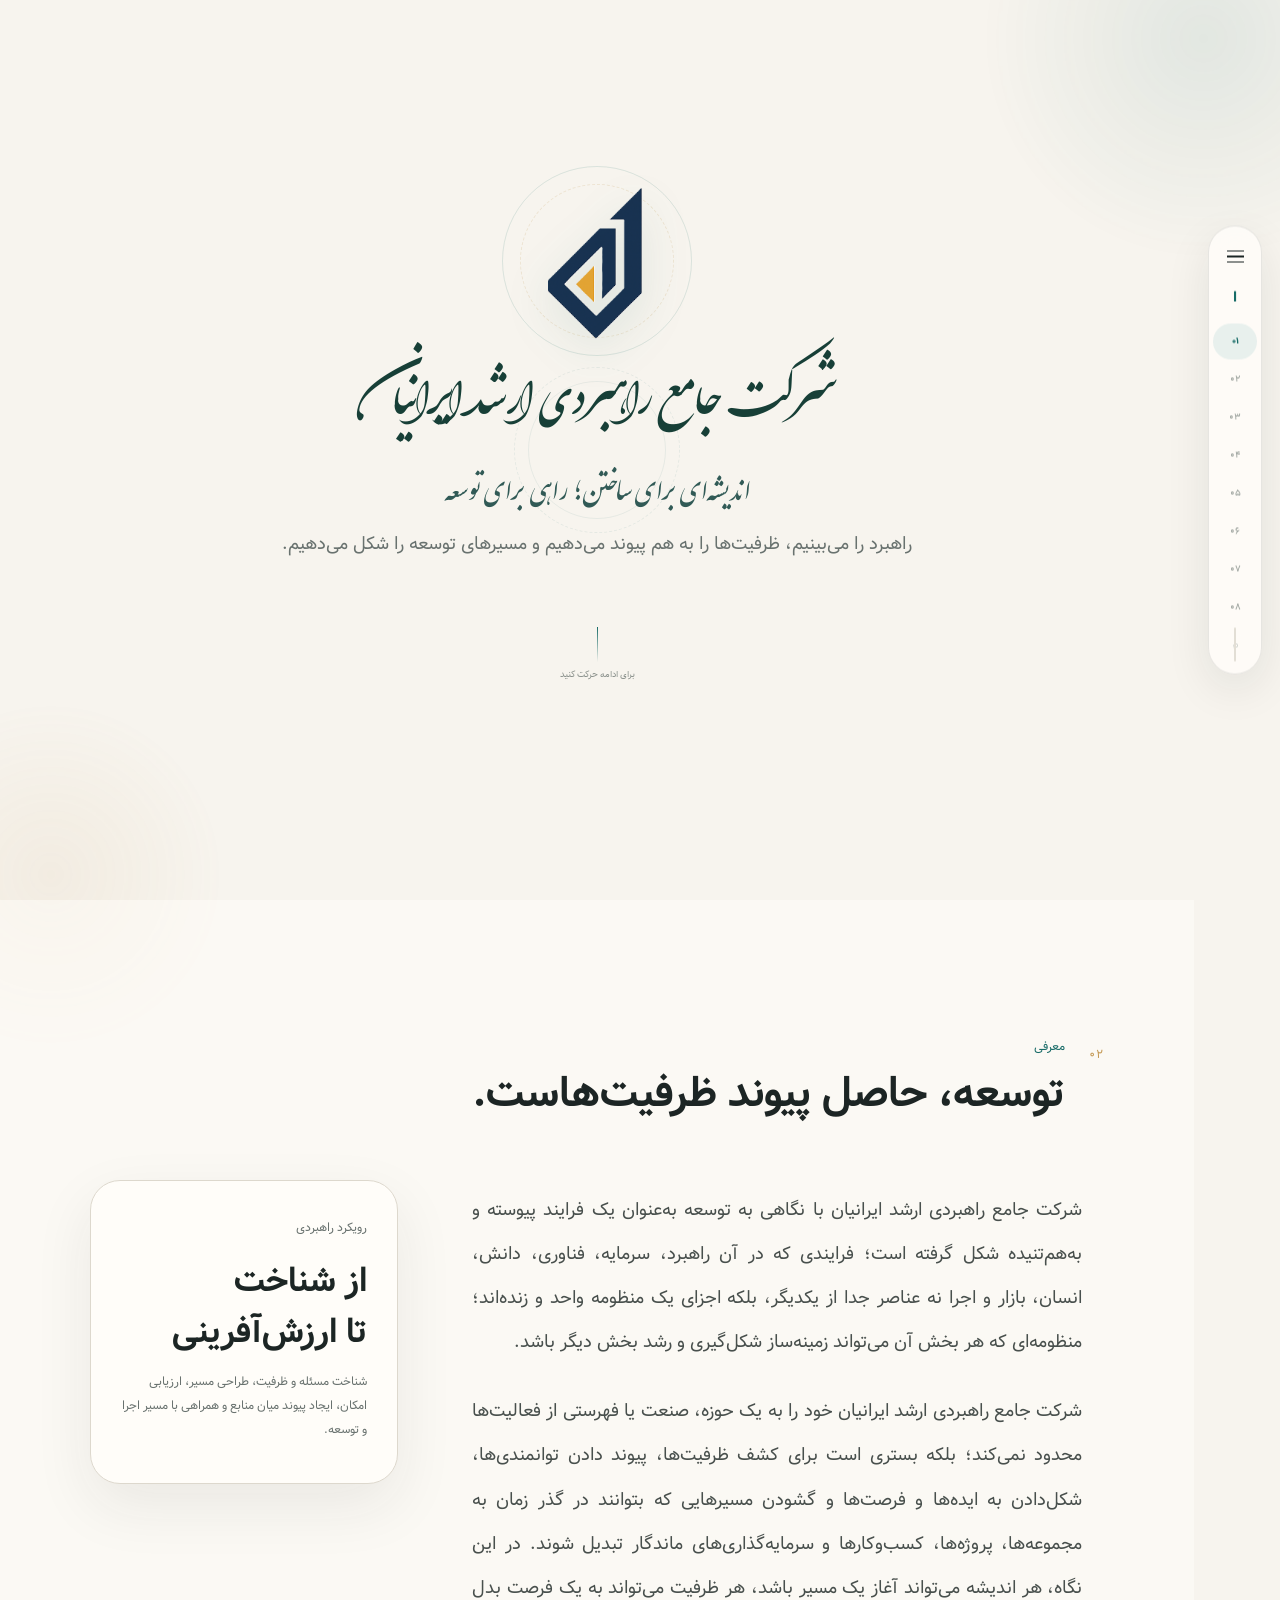
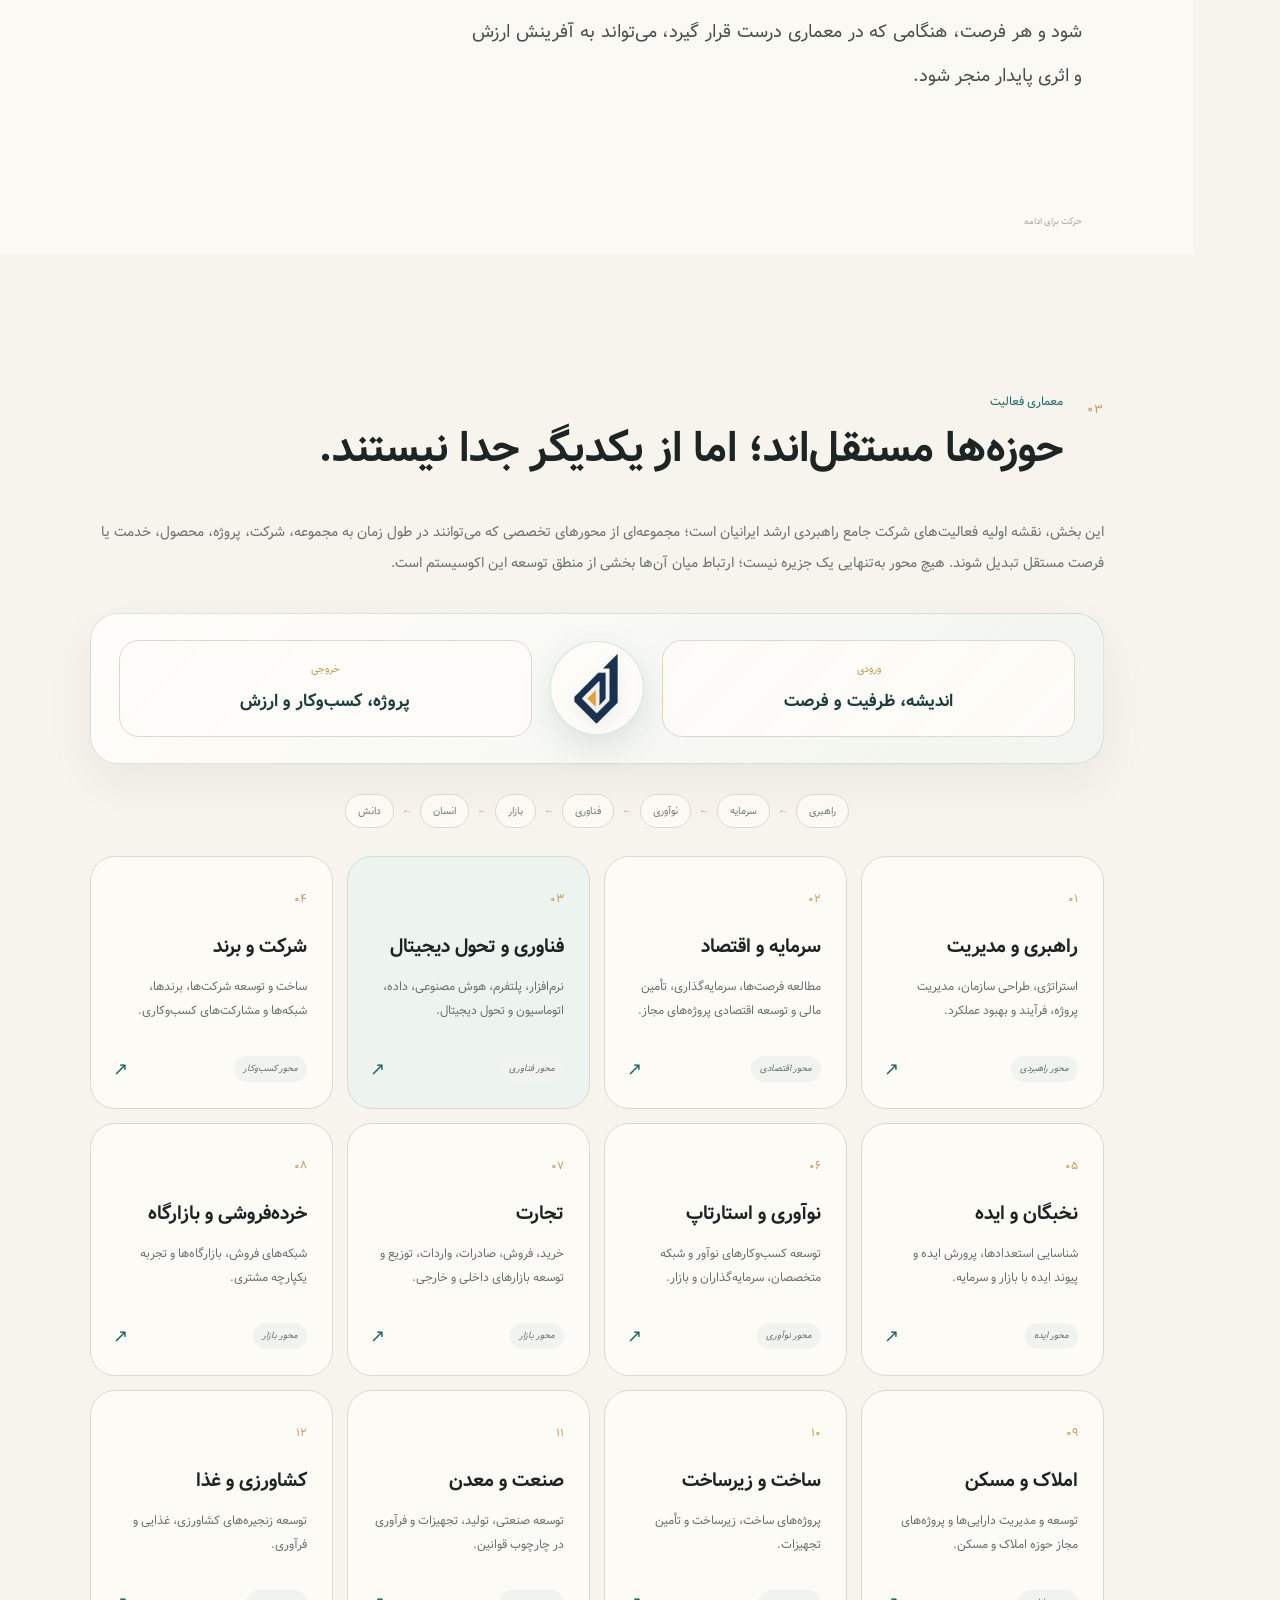
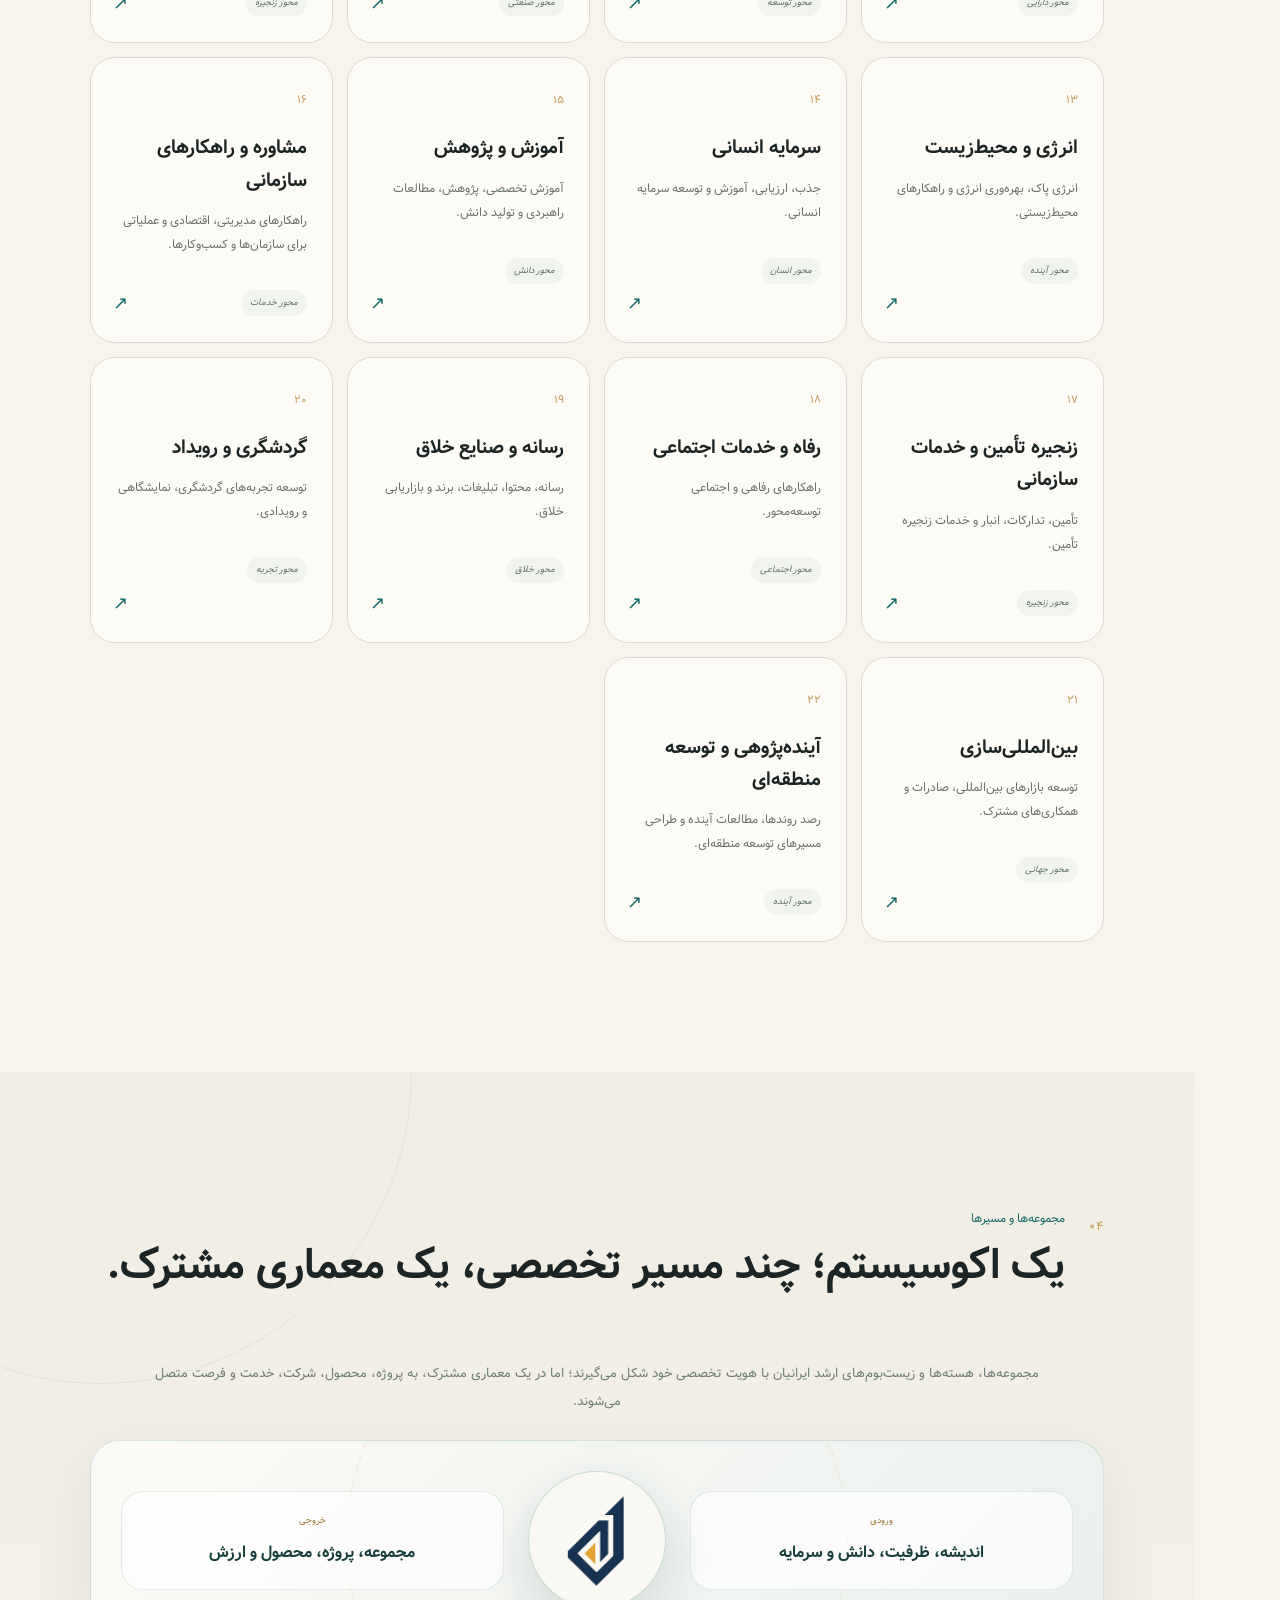
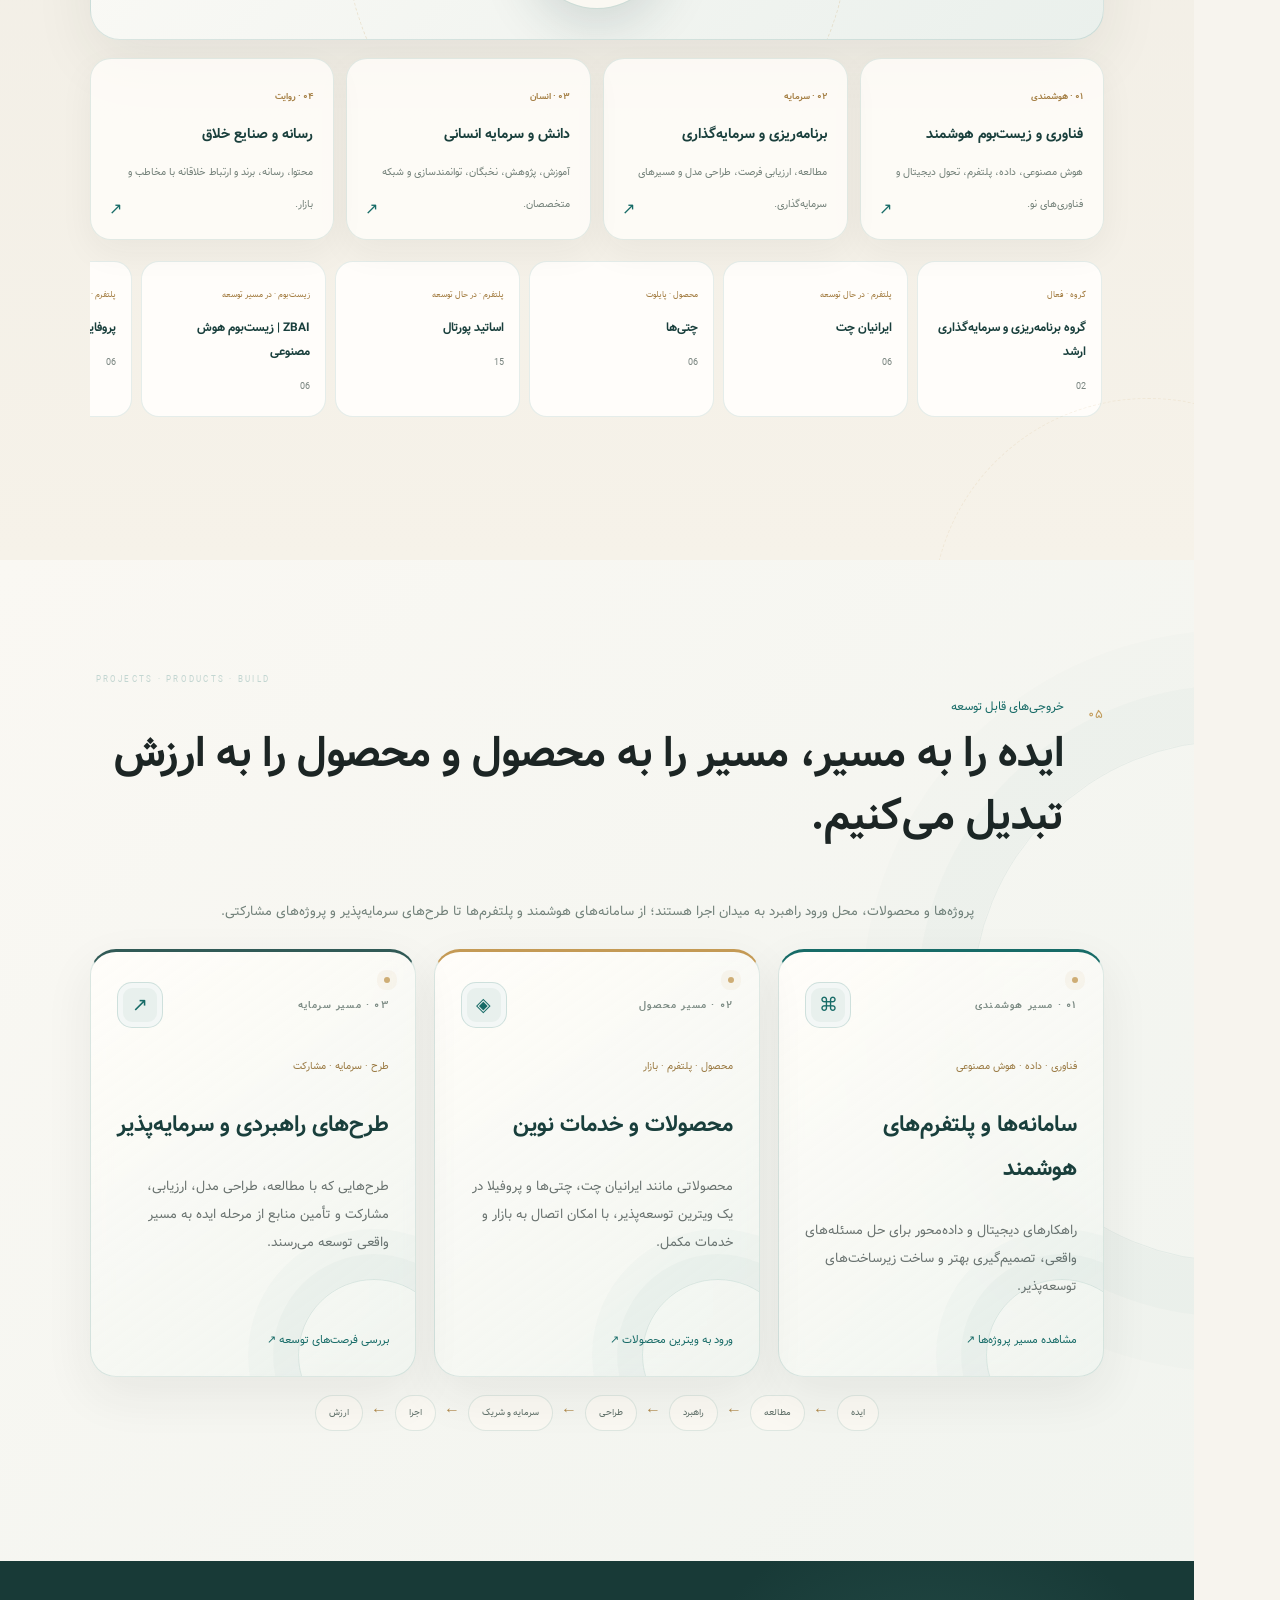
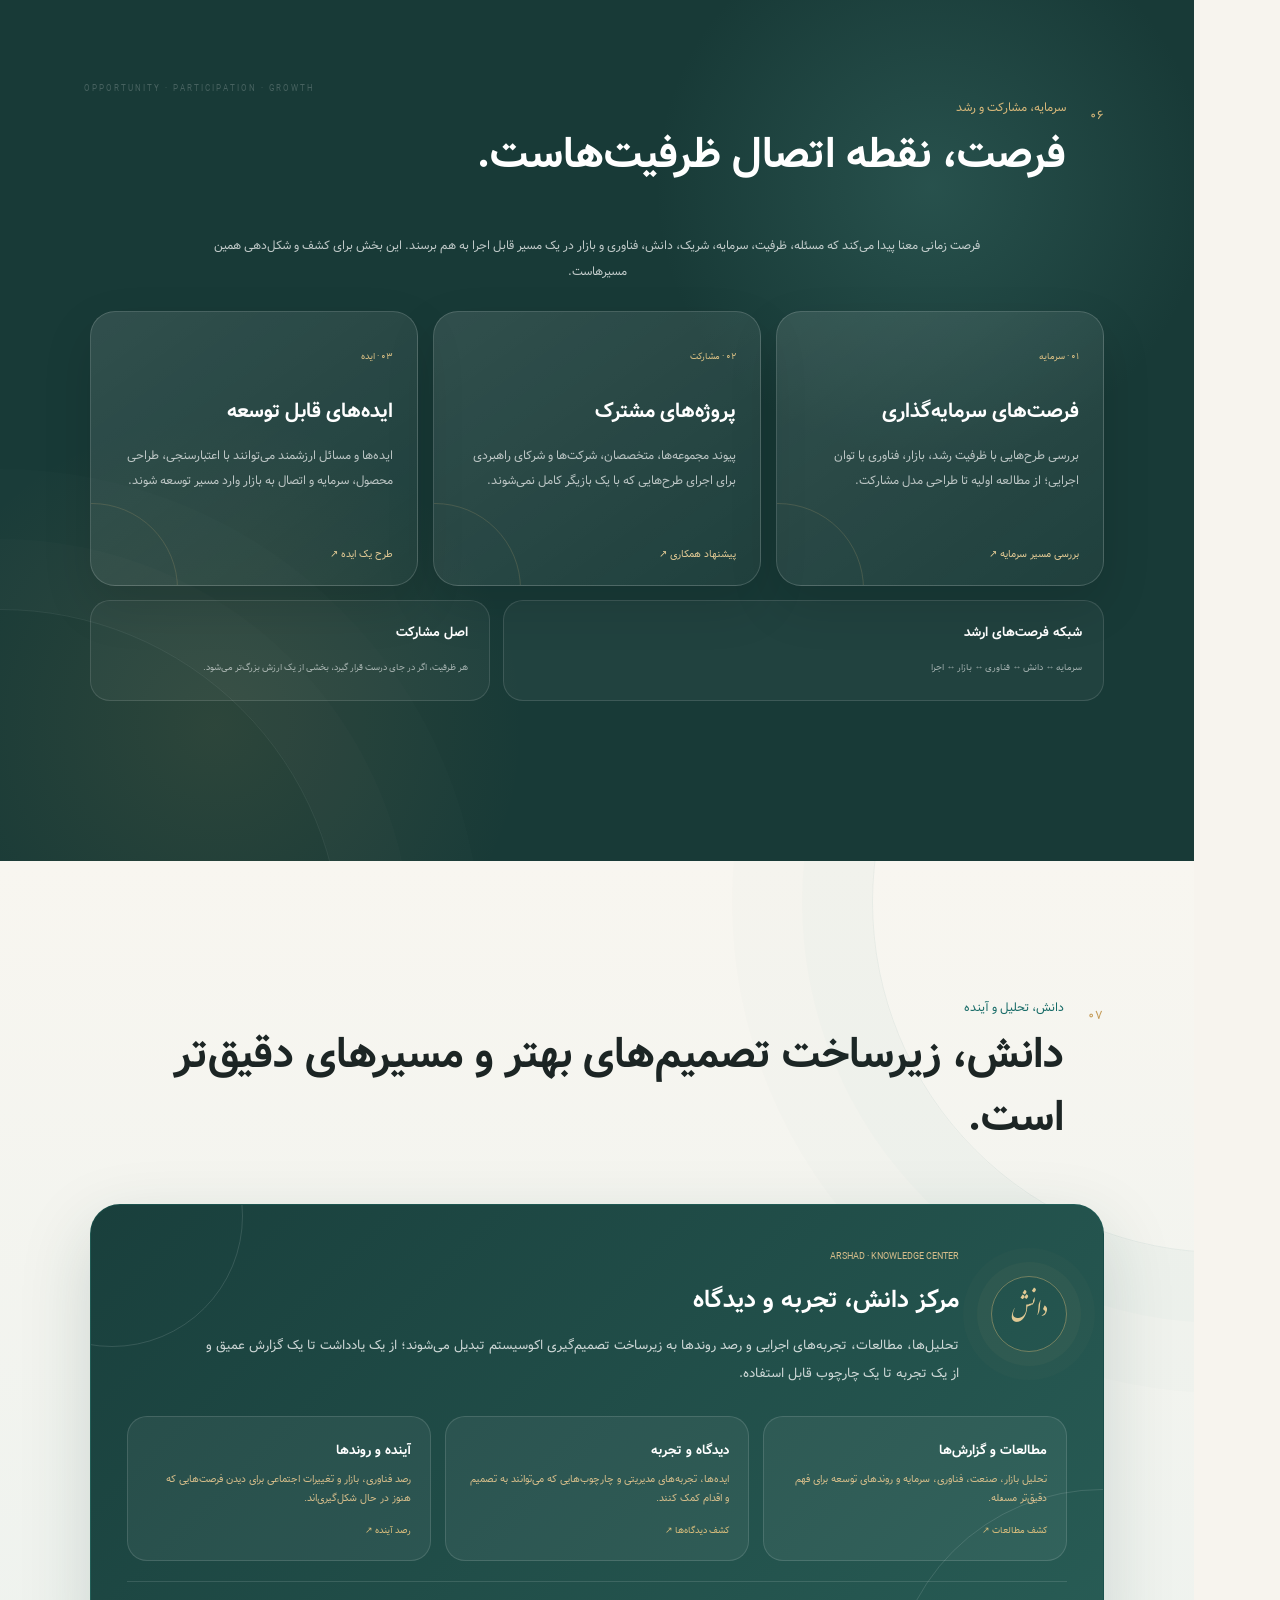
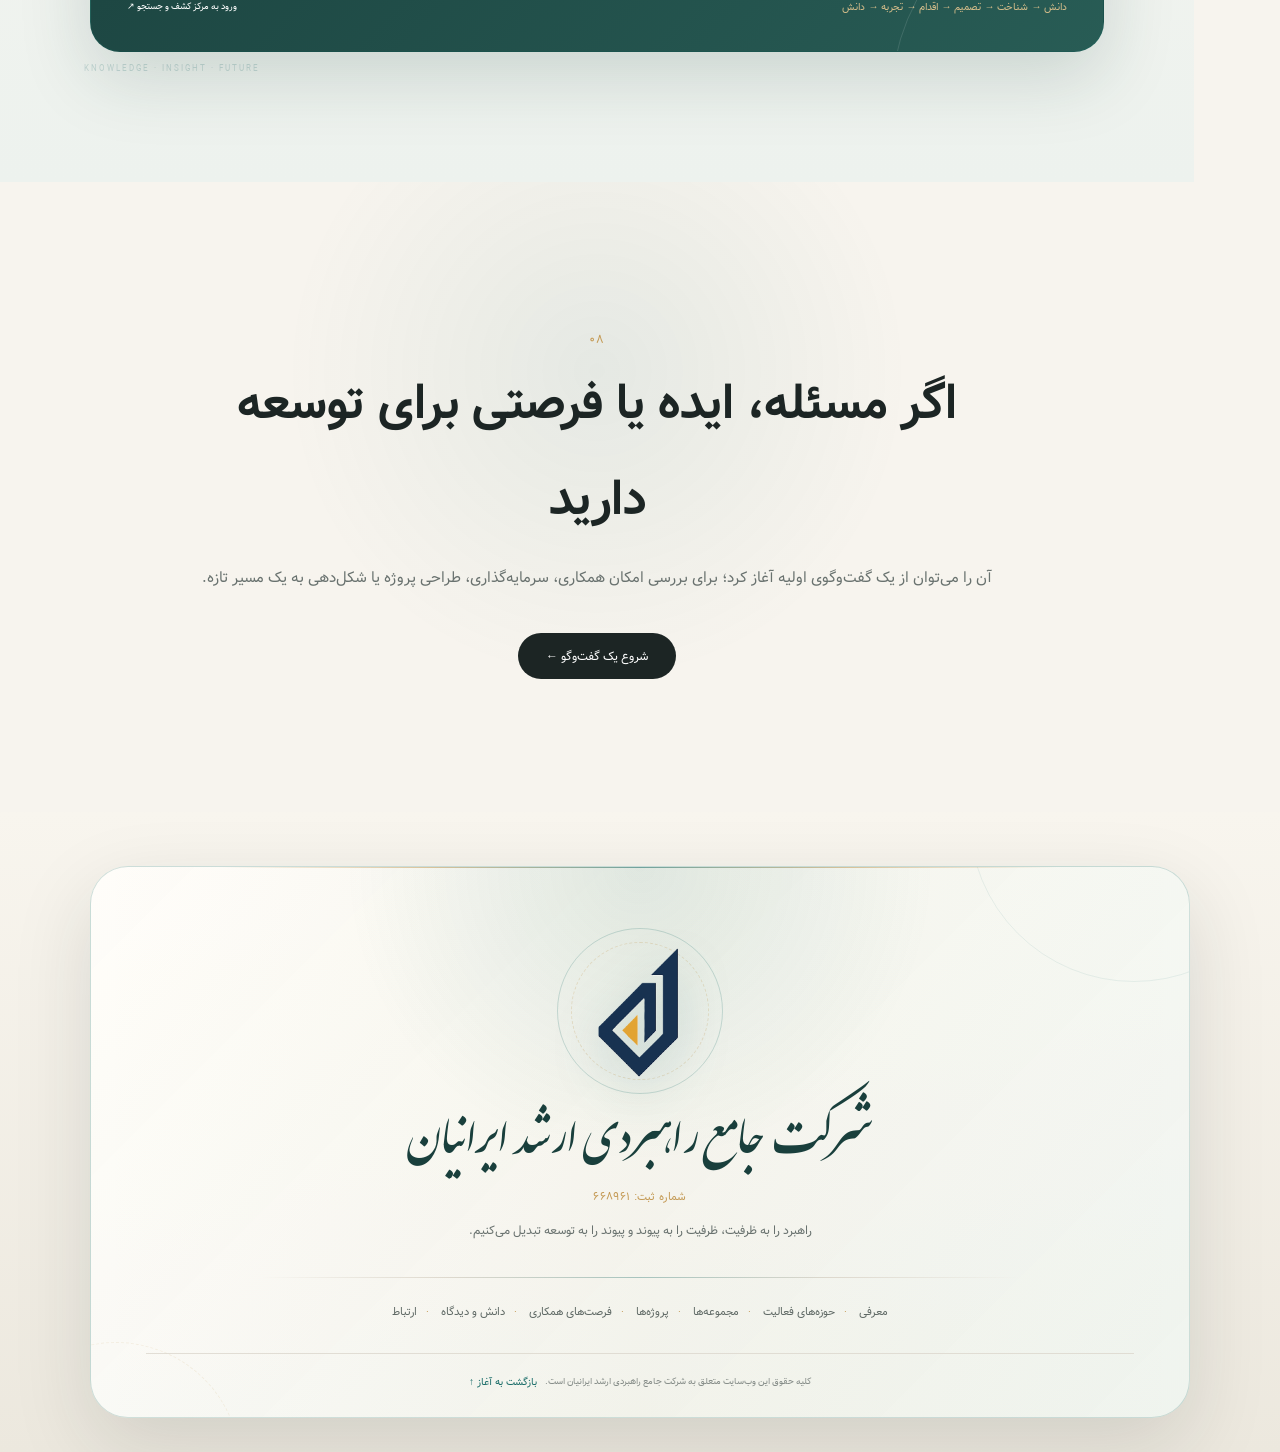
==== commit 7b32c837: "Sync homepage source with Pages runtime" ====
--- a/index.html
+++ b/index.html
@@ -1 +1 @@
-<!doctype html><html lang="fa" dir="rtl"><head><meta charset="utf-8"><meta name="viewport" content="width=device-width,initial-scale=1"><meta name="theme-color" content="#f7f4ee"><title>شرکت جامع راهبردی ارشد ایرانیان</title><meta name="description" content="شرکت جامع راهبردی ارشد ایرانیان؛ درگاه راهبرد، توسعه، سرمایه، فناوری، پروژه، دانش و فرصت‌های همکاری."><link rel="icon" href="arshadiranianlogo.png" type="image/png"><link rel="stylesheet" href="index.css?v=3"><style>.main-logo-link{width:100%;height:100%;display:grid;place-items:center;position:relative;border-radius:50%;cursor:pointer}.main-logo-link:hover .main-logo{transform:scale(1.035)}.footer-site-title{font-family:'Iran Nastaliq','IranNastaliq','Shekasteh',serif!important;font-size:clamp(34px,4vw,52px)!important;line-height:1.35!important;white-space:nowrap!important;display:block!important;color:#193f3c!important;font-weight:400!important;margin:0!important}.footer-registration{display:block;color:var(--accent2);font-family:Vazir,Tahoma,sans-serif;font-size:11px;margin-top:4px;letter-spacing:.3px}.footer-brand-copy{text-align:center!important}.footer-brand{flex-direction:column!important;gap:12px!important}.footer-brand-copy p{margin-top:10px!important}.footer-bottom{justify-content:center!important;text-align:center!important;gap:8px!important}@media (min-width:701px){.side-rail{transition:width .35s ease,box-shadow .35s ease}.side-rail:has(.side-nav.menu-open){width:255px;padding-left:10px;padding-right:10px}.side-nav.menu-open{align-items:stretch;gap:5px;padding:2px 8px}.side-nav.menu-open a{width:100%;height:39px;justify-content:flex-start;padding:0 14px;border-radius:20px;gap:12px}.side-nav.menu-open a b{font-size:10px;min-width:22px}.side-nav.menu-open a span{position:static;opacity:1;transform:none;background:transparent;color:var(--ink);font-size:12px;padding:0;pointer-events:auto}.side-nav.menu-open a:hover span{color:var(--accent)}.side-nav.menu-open a.active{background:#e8f0ed}.side-nav.menu-open+.rail-progress{right:7px}}.intro h1{white-space:nowrap!important;font-size:clamp(32px,4.8vw,62px)!important}.calligraphy{font-size:clamp(22px,3vw,40px)!important}.about-lead{text-align:justify!important;text-justify:inter-word;hyphens:none}.about-lead p{margin-bottom:25px!important}.about-lead p:last-child{margin-bottom:0!important}@media(min-width:701px){.about-lead{max-height:545px;overflow-y:auto;padding:8px 22px 8px 4px;scroll-behavior:smooth;scrollbar-width:thin;scrollbar-color:rgba(23,107,103,.45) transparent}.about-lead::-webkit-scrollbar{width:5px}.about-lead::-webkit-scrollbar-track{background:rgba(23,107,103,.045);border-radius:8px}.about-lead::-webkit-scrollbar-thumb{background:linear-gradient(var(--accent),var(--accent2));border-radius:8px}.about-lead:after{content:'حرکت برای ادامه';position:absolute;bottom:22px;right:calc(1.65fr + 70px);font-size:9px;color:#8b928d;opacity:.75;pointer-events:none}}@media(max-width:700px){.intro h1{font-size:clamp(25px,7vw,38px)!important}.calligraphy{font-size:30px!important}.about-lead{max-height:500px;overflow-y:auto;padding:6px 16px 6px 4px;scrollbar-width:thin;scrollbar-color:rgba(23,107,103,.45) transparent}.about-lead::-webkit-scrollbar{width:4px}.about-lead::-webkit-scrollbar-track{background:rgba(23,107,103,.045);border-radius:8px}.about-lead::-webkit-scrollbar-thumb{background:linear-gradient(var(--accent),var(--accent2));border-radius:8px}}.domains-intro{max-width:1080px;margin:-18px auto 34px;color:var(--muted);font-size:14px;line-height:2.2}.domain-architecture{max-width:1120px;margin:0 auto 30px;padding:26px 28px;border:1px solid rgba(23,107,103,.16);border-radius:28px;background:linear-gradient(135deg,rgba(255,253,249,.96),rgba(238,244,239,.72));box-shadow:0 18px 50px rgba(37,42,37,.06);display:grid;grid-template-columns:1fr auto 1fr;gap:18px;align-items:center}.domain-node{padding:18px;border:1px solid var(--line);border-radius:20px;background:rgba(255,253,249,.76);text-align:center}.domain-node small{display:block;color:var(--accent2);font-size:10px}.domain-node strong{display:block;color:#193f3c;font-size:17px;margin-top:5px}.domain-core{width:94px;height:94px;border-radius:50%;display:grid;place-items:center;background:rgba(255,253,249,.72);border:1px solid rgba(23,107,103,.16);color:#193f3c;box-shadow:0 12px 35px rgba(25,63,60,.12);text-align:center;overflow:hidden;backdrop-filter:blur(8px)}.domain-core-logo{width:72px;height:72px;object-fit:contain;display:block;filter:drop-shadow(0 4px 8px rgba(0,0,0,.08));transition:transform .3s ease}.domain-core:hover .domain-core-logo{transform:scale(1.07)}.domain-flow{max-width:1120px;margin:0 auto 28px;display:flex;justify-content:center;align-items:center;gap:8px;flex-wrap:wrap;color:#71807a;font-size:10px}.domain-flow span{padding:6px 12px;border:1px solid var(--line);border-radius:999px;background:rgba(255,253,249,.7)}.domain-flow b{color:var(--accent2);font-weight:400}.domain-grid{display:grid;grid-template-columns:repeat(4,1fr);gap:14px}.domain-card{min-height:225px}.domain-card .domain-kind{display:inline-flex;margin-top:6px;padding:4px 9px;border-radius:999px;background:#f0f3ee;color:#60716a;font-size:9px}.domain-card h3{margin-top:16px}.domain-card p{margin-bottom:28px}.domain-card:hover .domain-kind{background:#e6efeb;color:var(--accent)}@media(max-width:1050px){.domain-grid{grid-template-columns:repeat(3,1fr)}}@media(max-width:780px){.domain-architecture{grid-template-columns:1fr;gap:12px}.domain-core{margin:auto}.domain-grid{grid-template-columns:repeat(2,1fr)}}@media(max-width:520px){.domains-intro{font-size:13px}.domain-grid{grid-template-columns:1fr}.domain-card{min-height:205px}.domain-architecture{padding:20px 16px}.domain-flow{justify-content:flex-start;overflow-x:auto;flex-wrap:nowrap;padding-bottom:4px}.domain-flow span{white-space:nowrap}.domain-core{width:88px;height:88px}.domain-core-logo{width:68px;height:68px}}</style></head><body><div class="ambient ambient-a"></div><div class="ambient ambient-b"></div><aside class="side-rail" aria-label="ناوبری اصلی"><button class="rail-toggle" id="menuToggle" aria-label="باز کردن منو" aria-expanded="false"><span></span><span></span><span></span></button><div class="rail-mark">ا</div><nav class="side-nav" id="sideNav"><a class="active" href="#home"><b>۰۱</b><span>خانه</span></a><a href="#about"><b>۰۲</b><span>معرفی</span></a><a href="#domains"><b>۰۳</b><span>حوزه‌ها</span></a><a href="#collections"><b>۰۴</b><span>مجموعه‌ها</span></a><a href="#projects"><b>۰۵</b><span>پروژه‌ها و محصولات</span></a><a href="#opportunities"><b>۰۶</b><span>فرصت‌ها</span></a><a href="#knowledge"><b>۰۷</b><span>دانش و دیدگاه</span></a><a href="#contact"><b>۰۸</b><span>ارتباط</span></a></nav><div class="rail-progress"><span id="progress"></span></div></aside><main><section id="home" class="intro section"><div class="intro-orbit orbit-one"></div><div class="intro-orbit orbit-two"></div><div class="intro-inner reveal"><div class="logo-wrap"><a class="main-logo-link" href="#home" aria-label="بازگشت به صفحه اصلی"><div class="logo-halo"></div><img src="arshadiranianlogo.png" alt="نشان شرکت جامع راهبردی ارشد ایرانیان" class="main-logo"></a></div><p class="eyebrow">شرکت جامع راهبردی</p><h1>شرکت جامع راهبردی ارشد ایرانیان</h1><div class="calligraphy">اندیشه‌ای برای ساختن؛ راهی برای توسعه</div><p class="slogan">راهبرد را می‌بینیم، ظرفیت‌ها را به هم پیوند می‌دهیم و مسیرهای توسعه را شکل می‌دهیم.</p><div class="scroll-cue"><span></span><small>برای ادامه حرکت کنید</small></div></div></section><section id="about" class="section about"><div class="section-head reveal"><span class="section-no">۰۲</span><div><small>معرفی</small><h2>توسعه، حاصل پیوند ظرفیت‌هاست.</h2></div></div><div class="about-grid"><div class="about-lead reveal"><p>شرکت جامع راهبردی ارشد ایرانیان با نگاهی به توسعه به‌عنوان یک فرایند پیوسته و به‌هم‌تنیده شکل گرفته است؛ فرایندی که در آن راهبرد، سرمایه، فناوری، دانش، انسان، بازار و اجرا نه عناصر جدا از یکدیگر، بلکه اجزای یک منظومه واحد و زنده‌اند؛ منظومه‌ای که هر بخش آن می‌تواند زمینه‌ساز شکل‌گیری و رشد بخش دیگر باشد.</p><p>شرکت جامع راهبردی ارشد ایرانیان خود را به یک حوزه، صنعت یا فهرستی از فعالیت‌ها محدود نمی‌کند؛ بلکه بستری است برای کشف ظرفیت‌ها، پیوند دادن توانمندی‌ها، شکل‌دادن به ایده‌ها و فرصت‌ها و گشودن مسیرهایی که بتوانند در گذر زمان به مجموعه‌ها، پروژه‌ها، کسب‌وکارها و سرمایه‌گذاری‌های ماندگار تبدیل شوند. در این نگاه، هر اندیشه می‌تواند آغاز یک مسیر باشد، هر ظرفیت می‌تواند به یک فرصت بدل شود و هر فرصت، هنگامی که در معماری درست قرار گیرد، می‌تواند به آفرینش ارزش و اثری پایدار منجر شود.</p><p>در این منظومه، سرمایه مفهومی گسترده‌تر از منابع مالی دارد. دانش و تجربه، زمان و اندیشه، فناوری و داده، اعتبار و ارتباطات، نیروی انسانی، زیرساخت و توان اجرایی، همگی بخشی از سرمایه‌ای هستند که امکان ساختن آینده را فراهم می‌کنند. اهمیت، تنها در گردآوری این سرمایه‌ها نیست؛ بلکه در شناخت آن‌ها، ایجاد پیوند میان آن‌ها و یافتن جایگاه درست هر یک در مسیر توسعه است. هنگامی که ظرفیت‌های پراکنده به یکدیگر متصل می‌شوند، هم‌افزایی شکل می‌گیرد و از دل آن، امکان‌هایی پدید می‌آید که هیچ‌یک از اجزا به‌تنهایی قادر به خلق آن نیستند.</p><p>از همین منظر، توسعه برای شرکت جامع راهبردی ارشد ایرانیان یک نقطه پایان یا یک مقصد ثابت نیست؛ حرکتی مداوم برای شناخت بهتر، ساختن دقیق‌تر و گشودن افق‌های تازه است. این حرکت از اندیشه آغاز می‌شود، با راهبرد جهت می‌گیرد، با سرمایه و توانمندی پشتیبانی می‌شود، به کمک فناوری و دانش گسترده‌تر می‌گردد و در میدان اجرا به نتیجه و اثر تبدیل می‌شود.</p><p>این معماری باید زنده و قابل گسترش باقی بماند؛ به‌گونه‌ای که مجموعه‌های تازه، پروژه‌های جدید، فرصت‌های سرمایه‌گذاری، فناوری‌های نو، شبکه‌های تخصصی و مسیرهای متفاوت توسعه بتوانند در آن شکل بگیرند و در عین استقلال و هویت تخصصی، با یکدیگر ارتباط و هم‌افزایی داشته باشند. به همین دلیل، آنچه در این مجموعه ساخته می‌شود صرفاً مجموعه‌ای از فعالیت‌ها نیست؛ بلکه شبکه‌ای از ظرفیت‌ها و امکان‌هاست که می‌تواند در طول زمان رشد کند، تغییر کند و خود را با نیازها و فرصت‌های آینده بازآفرینی نماید.</p><p>در نهایت، فلسفه شرکت جامع راهبردی ارشد ایرانیان بر یک باور ساده اما بنیادین استوار است: ارزش بزرگ، معمولاً در یک عنصر منفرد پنهان نیست؛ در کیفیت پیوند میان عناصر شکل می‌گیرد. از پیوند اندیشه و عمل، راهبرد و اجرا، سرمایه و فرصت، دانش و فناوری، انسان و سازمان و بازار و توانمندی است که مسیرهای تازه متولد می‌شوند. این مجموعه می‌خواهد بستری برای همین پیوند باشد؛ جایی که اندیشه به راهبرد، راهبرد به اقدام، ظرفیت به فرصت و فرصت به ارزش تبدیل شود و هر دستاورد، خود آغازگر فصل دیگری از توسعه باشد.</p></div><div class="about-note reveal"><span>رویکرد راهبردی</span><strong>از شناخت<br>تا ارزش‌آفرینی</strong><p>شناخت مسئله و ظرفیت، طراحی مسیر، ارزیابی امکان، ایجاد پیوند میان منابع و همراهی با مسیر اجرا و توسعه.</p></div></div></section><section id="domains" class="section domains"><div class="section-head reveal"><span class="section-no">۰۳</span><div><small>معماری فعالیت</small><h2>حوزه‌ها مستقل‌اند؛ اما از یکدیگر جدا نیستند.</h2></div></div><p class="domains-intro reveal">این بخش، نقشه اولیه فعالیت‌های شرکت جامع راهبردی ارشد ایرانیان است؛ مجموعه‌ای از محورهای تخصصی که می‌توانند در طول زمان به مجموعه، شرکت، پروژه، محصول، خدمت یا فرصت مستقل تبدیل شوند. هیچ محور به‌تنهایی یک جزیره نیست؛ ارتباط میان آن‌ها بخشی از منطق توسعه این اکوسیستم است.</p><div class="domain-architecture reveal"><div class="domain-node"><small>ورودی</small><strong>اندیشه، ظرفیت و فرصت</strong></div><div class="domain-core"><img class="domain-core-logo" src="arshadiranianlogo.png" alt="لوگوی شرکت جامع راهبردی ارشد ایرانیان"></div><div class="domain-node"><small>خروجی</small><strong>پروژه، کسب‌وکار و ارزش</strong></div></div><div class="domain-flow reveal"><span>راهبری</span><b>←</b><span>سرمایه</span><b>←</b><span>نوآوری</span><b>←</b><span>فناوری</span><b>←</b><span>بازار</span><b>←</b><span>انسان</span><b>←</b><span>دانش</span></div><div class="domain-grid"><a class="domain-card reveal" href="pages/search.html?q=راهبری و مدیریت"><span>۰۱</span><h3>راهبری و مدیریت</h3><p>استراتژی، طراحی سازمان، مدیریت پروژه، فرآیند و بهبود عملکرد.</p><em class="domain-kind">محور راهبردی</em><i>↗</i></a><a class="domain-card reveal" href="pages/search.html?q=سرمایه و اقتصاد"><span>۰۲</span><h3>سرمایه و اقتصاد</h3><p>مطالعه فرصت‌ها، سرمایه‌گذاری، تأمین مالی و توسعه اقتصادی پروژه‌های مجاز.</p><em class="domain-kind">محور اقتصادی</em><i>↗</i></a><a class="domain-card featured reveal" href="pages/search.html?q=فناوری و تحول دیجیتال"><span>۰۳</span><h3>فناوری و تحول دیجیتال</h3><p>نرم‌افزار، پلتفرم، هوش مصنوعی، داده، اتوماسیون و تحول دیجیتال.</p><em class="domain-kind">محور فناوری</em><i>↗</i></a><a class="domain-card reveal" href="pages/search.html?q=شرکت و برند"><span>۰۴</span><h3>شرکت و برند</h3><p>ساخت و توسعه شرکت‌ها، برندها، شبکه‌ها و مشارکت‌های کسب‌وکاری.</p><em class="domain-kind">محور کسب‌وکار</em><i>↗</i></a><a class="domain-card reveal" href="pages/search.html?q=نخبگان و ایده"><span>۰۵</span><h3>نخبگان و ایده</h3><p>شناسایی استعدادها، پرورش ایده و پیوند ایده با بازار و سرمایه.</p><em class="domain-kind">محور ایده</em><i>↗</i></a><a class="domain-card reveal" href="pages/search.html?q=نوآوری و استارتاپ"><span>۰۶</span><h3>نوآوری و استارتاپ</h3><p>توسعه کسب‌وکارهای نوآور و شبکه متخصصان، سرمایه‌گذاران و بازار.</p><em class="domain-kind">محور نوآوری</em><i>↗</i></a><a class="domain-card reveal" href="pages/search.html?q=تجارت"><span>۰۷</span><h3>تجارت</h3><p>خرید، فروش، صادرات، واردات، توزیع و توسعه بازارهای داخلی و خارجی.</p><em class="domain-kind">محور بازار</em><i>↗</i></a><a class="domain-card reveal" href="pages/search.html?q=خرده فروشی و بازارگاه"><span>۰۸</span><h3>خرده‌فروشی و بازارگاه</h3><p>شبکه‌های فروش، بازارگاه‌ها و تجربه یکپارچه مشتری.</p><em class="domain-kind">محور بازار</em><i>↗</i></a><a class="domain-card reveal" href="pages/search.html?q=املاک و مسکن"><span>۰۹</span><h3>املاک و مسکن</h3><p>توسعه و مدیریت دارایی‌ها و پروژه‌های مجاز حوزه املاک و مسکن.</p><em class="domain-kind">محور دارایی</em><i>↗</i></a><a class="domain-card reveal" href="pages/search.html?q=ساخت و زیرساخت"><span>۱۰</span><h3>ساخت و زیرساخت</h3><p>پروژه‌های ساخت، زیرساخت و تأمین تجهیزات.</p><em class="domain-kind">محور توسعه</em><i>↗</i></a><a class="domain-card reveal" href="pages/search.html?q=صنعت و معدن"><span>۱۱</span><h3>صنعت و معدن</h3><p>توسعه صنعتی، تولید، تجهیزات و فرآوری در چارچوب قوانین.</p><em class="domain-kind">محور صنعتی</em><i>↗</i></a><a class="domain-card reveal" href="pages/search.html?q=کشاورزی و غذا"><span>۱۲</span><h3>کشاورزی و غذا</h3><p>توسعه زنجیره‌های کشاورزی، غذایی و فرآوری.</p><em class="domain-kind">محور زنجیره</em><i>↗</i></a><a class="domain-card reveal" href="pages/search.html?q=انرژی و محیط زیست"><span>۱۳</span><h3>انرژی و محیط‌زیست</h3><p>انرژی پاک، بهره‌وری انرژی و راهکارهای محیط‌زیستی.</p><em class="domain-kind">محور آینده</em><i>↗</i></a><a class="domain-card reveal" href="pages/search.html?q=سرمایه انسانی"><span>۱۴</span><h3>سرمایه انسانی</h3><p>جذب، ارزیابی، آموزش و توسعه سرمایه انسانی.</p><em class="domain-kind">محور انسان</em><i>↗</i></a><a class="domain-card reveal" href="pages/search.html?q=آموزش و پژوهش"><span>۱۵</span><h3>آموزش و پژوهش</h3><p>آموزش تخصصی، پژوهش، مطالعات راهبردی و تولید دانش.</p><em class="domain-kind">محور دانش</em><i>↗</i></a><a class="domain-card reveal" href="pages/search.html?q=مشاوره و راهکارهای سازمانی"><span>۱۶</span><h3>مشاوره و راهکارهای سازمانی</h3><p>راهکارهای مدیریتی، اقتصادی و عملیاتی برای سازمان‌ها و کسب‌وکارها.</p><em class="domain-kind">محور خدمات</em><i>↗</i></a><a class="domain-card reveal" href="pages/search.html?q=زنجیره تامین و خدمات سازمانی"><span>۱۷</span><h3>زنجیره تأمین و خدمات سازمانی</h3><p>تأمین، تدارکات، انبار و خدمات زنجیره تأمین.</p><em class="domain-kind">محور زنجیره</em><i>↗</i></a><a class="domain-card reveal" href="pages/search.html?q=رفاه و خدمات اجتماعی"><span>۱۸</span><h3>رفاه و خدمات اجتماعی</h3><p>راهکارهای رفاهی و اجتماعی توسعه‌محور.</p><em class="domain-kind">محور اجتماعی</em><i>↗</i></a><a class="domain-card reveal" href="pages/search.html?q=رسانه و صنایع خلاق"><span>۱۹</span><h3>رسانه و صنایع خلاق</h3><p>رسانه، محتوا، تبلیغات، برند و بازاریابی خلاق.</p><em class="domain-kind">محور خلاق</em><i>↗</i></a><a class="domain-card reveal" href="pages/search.html?q=گردشگری و رویداد"><span>۲۰</span><h3>گردشگری و رویداد</h3><p>توسعه تجربه‌های گردشگری، نمایشگاهی و رویدادی.</p><em class="domain-kind">محور تجربه</em><i>↗</i></a><a class="domain-card reveal" href="pages/search.html?q=بین المللی سازی"><span>۲۱</span><h3>بین‌المللی‌سازی</h3><p>توسعه بازارهای بین‌المللی، صادرات و همکاری‌های مشترک.</p><em class="domain-kind">محور جهانی</em><i>↗</i></a><a class="domain-card reveal" href="pages/search.html?q=آینده پژوهی و توسعه منطقه ای"><span>۲۲</span><h3>آینده‌پژوهی و توسعه منطقه‌ای</h3><p>رصد روندها، مطالعات آینده و طراحی مسیرهای توسعه منطقه‌ای.</p><em class="domain-kind">محور آینده</em><i>↗</i></a></div></section><section id="collections" class="section collections"><div class="section-head reveal"><span class="section-no">۰۴</span><div><small>مجموعه‌ها و مسیرها</small><h2>هر مجموعه، یک مسیر تخصصی در معماری بزرگ‌تر.</h2></div></div><div class="collection-feature reveal"><div class="collection-symbol">ا</div><div><span class="tag">مسیر فناوری و هوشمندی</span><h3>زیست‌بوم هوشمند فناوری</h3><p>یک مسیر تخصصی مستقل در حوزه فناوری که بر هوش مصنوعی و داده، نرم‌افزار و پلتفرم، تحول دیجیتال، زیرساخت، امنیت، پژوهش، آموزش و نوآوری تمرکز دارد؛ با حفظ هویت مستقل خود و ارتباط مفهومی با معماری توسعه.</p><div class="chips"><span>هوش مصنوعی</span><span>داده و تحلیل</span><span>تحول دیجیتال</span><span>پلتفرم</span><span>زیرساخت</span><span>امنیت</span><span>پژوهش و توسعه</span></div></div><a href="https://zbhf.ir/" target="_blank" rel="noopener" class="text-link">مشاهده مجموعه ↗</a></div><div class="collection-list reveal"><div><b>۰۲</b><span>هسته‌ها و مجموعه‌های در حال شکل‌گیری</span></div><div><b>۰۳</b><span>پروژه‌ها و مسیرهای توسعه</span></div><div><b>۰۴</b><span>محصولات، سامانه‌ها و پلتفرم‌ها</span></div></div></section><section id="projects" class="section projects"><div class="section-head reveal"><span class="section-no">۰۵</span><div><small>خروجی‌ها</small><h2>پروژه‌ها و محصولات</h2></div></div><div class="project-grid"><article class="project-card reveal"><small>فناوری و داده</small><h3>راهکارهای هوشمند</h3><p>سامانه‌ها، داشبوردهای مدیریتی، تحلیل داده و ابزارهای تصمیم‌یار برای شناخت بهتر و تصمیم‌گیری دقیق‌تر.</p><a href="pages/projects.html">ورود به مسیر پروژه‌ها ↗</a></article><article class="project-card reveal"><small>محصولات دیجیتال</small><h3>پلتفرم‌ها و خدمات نوین</h3><p>محصولات و خدمات دیجیتال از هویت و ارتباطات تا ابزارهای سازمانی، داده‌محور و هوشمند که می‌توانند به‌صورت مستقل توسعه یابند.</p><a href="pages/showcase.html">مشاهده ویترین ↗</a></article><article class="project-card reveal"><small>توسعه و سرمایه</small><h3>طرح‌های راهبردی</h3><p>طرح‌هایی که با مطالعه، طراحی مدل، مشارکت، تأمین منابع و اجرا از مرحله ایده به مسیر واقعی توسعه می‌رسند.</p><a href="pages/investment.html">بررسی فرصت‌ها ↗</a></article></div></section><section id="opportunities" class="section opportunities"><div class="section-head reveal"><span class="section-no">۰۶</span><div><small>مسیرهای همکاری</small><h2>فرصت‌هایی برای شکل‌گیری و توسعه</h2></div></div><div class="opportunity-grid"><div class="opportunity reveal"><span>سرمایه</span><h3>فرصت‌های سرمایه‌گذاری</h3><p>فرصت‌هایی برای بررسی، مشارکت و توسعه در حوزه‌هایی که از نظر بازار، فناوری یا ظرفیت اجرایی قابلیت رشد دارند.</p></div><div class="opportunity reveal"><span>همکاری</span><h3>پروژه‌های مشارکتی</h3><p>ظرفیت همکاری میان مجموعه‌ها، متخصصان، سرمایه‌گذاران و شرکای راهبردی برای اجرای طرح‌های مشترک.</p></div><div class="opportunity reveal"><span>ایده</span><h3>ایده‌های قابل توسعه</h3><p>ایده‌ها و مسائل ارزشمندی که می‌توانند با مطالعه، طراحی مدل و پشتیبانی مناسب به محصول، خدمت یا کسب‌وکار تبدیل شوند.</p></div></div></section><section id="knowledge" class="section knowledge"><div class="section-head reveal"><span class="section-no">۰۷</span><div><small>دانش و دیدگاه</small><h2>برای تصمیم‌های بهتر، شناخت عمیق‌تر</h2></div></div><div class="knowledge-panel reveal"><div class="knowledge-number">۰۱</div><div><span>دانش، تحلیل و تجربه</span><h3>مطالعات، گزارش‌ها و دیدگاه‌های راهبردی</h3><p>بخشی برای گردآوری و ارائه تحلیل‌ها، مطالعات، تجربه‌ها، چارچوب‌های تصمیم‌گیری و محتوایی که به فهم بهتر فرصت‌ها و مسیرهای توسعه کمک می‌کند.</p></div><a href="pages/search.html">ورود به مرکز جستجو ↗</a></div></section><section id="contact" class="section contact"><div class="contact-inner reveal"><span class="section-no">۰۸</span><h2>اگر مسئله، ایده یا فرصتی برای توسعه دارید</h2><p>آن را می‌توان از یک گفت‌وگوی اولیه آغاز کرد؛ برای بررسی امکان همکاری، سرمایه‌گذاری، طراحی پروژه یا شکل‌دهی به یک مسیر تازه.</p><a class="contact-button" href="pages/contact.html">شروع یک گفت‌وگو ←</a></div></section></main><footer class="site-footer"><div class="footer-shell"><div class="footer-orbit footer-orbit-a"></div><div class="footer-orbit footer-orbit-b"></div><div class="footer-brand"><a class="footer-logo-link" href="#home" aria-label="بازگشت به صفحه اصلی"><span class="footer-logo-halo"></span><img src="arshadiranianlogo.png" alt="لوگوی شرکت جامع راهبردی ارشد ایرانیان"></a><div class="footer-brand-copy"><strong class="footer-site-title">شرکت جامع راهبردی ارشد ایرانیان</strong><small class="footer-registration">شماره ثبت: ۶۶۸۹۶۱</small><p>راهبرد را به ظرفیت، ظرفیت را به پیوند و پیوند را به توسعه تبدیل می‌کنیم.</p></div></div><div class="footer-divider"></div><nav class="footer-links" aria-label="پیوندهای فوتر"><a href="#about">معرفی</a><a href="#domains">حوزه‌های فعالیت</a><a href="#collections">مجموعه‌ها</a><a href="#projects">پروژه‌ها</a><a href="#opportunities">فرصت‌های همکاری</a><a href="#knowledge">دانش و دیدگاه</a><a href="#contact">ارتباط</a></nav><div class="footer-bottom"><span>کلیه حقوق این وب‌سایت متعلق به شرکت جامع راهبردی ارشد ایرانیان است.</span><a href="#home">بازگشت به آغاز ↑</a></div></div></footer><button class="rail-toggle" id="topButton" type="button" aria-label="بازگشت به بالا" style="position:fixed;left:18px;bottom:18px;background:var(--ink);color:#fff;width:42px;height:42px;z-index:25;box-shadow:0 10px 30px rgba(0,0,0,.12)">↑</button><script>const nav=document.getElementById('sideNav'),toggle=document.getElementById('menuToggle'),topButton=document.getElementById('topButton'),links=[...document.querySelectorAll('.side-nav a')],sections=[...document.querySelectorAll('main section[id]')],progress=document.getElementById('progress');toggle?.addEventListener('click',()=>{const opened=nav.classList.toggle('menu-open');toggle.setAttribute('aria-expanded',opened?'true':'false');toggle.setAttribute('aria-label',opened?'بستن منو':'باز کردن منو')});links.forEach(a=>a.addEventListener('click',()=>{nav.classList.remove('menu-open');toggle?.setAttribute('aria-expanded','false');toggle?.setAttribute('aria-label','باز کردن منو')}));const revealObserver=new IntersectionObserver(entries=>entries.forEach(e=>{if(e.isIntersecting)e.target.classList.add('visible')}),{threshold:.12});document.querySelectorAll('.reveal').forEach(e=>revealObserver.observe(e));const sectionObserver=new IntersectionObserver(entries=>entries.forEach(e=>{if(e.isIntersecting){links.forEach(a=>a.classList.toggle('active',a.getAttribute('href')==='#'+e.target.id));}}),{rootMargin:'-35% 0px -55% 0px',threshold:0});sections.forEach(s=>sectionObserver.observe(s));window.addEventListener('scroll',()=>{const max=document.documentElement.scrollHeight-innerHeight;progress.style.height=(max>0?(scrollY/max)*100:0)+'%';topButton.style.opacity=scrollY>450?'1':'0';topButton.style.pointerEvents=scrollY>450?'auto':'none'});topButton.addEventListener('click',()=>scrollTo({top:0,behavior:'smooth'}));</script></body></html>+<!doctype html><html lang="fa" dir="rtl"><head><meta charset="utf-8"><meta name="viewport" content="width=device-width,initial-scale=1"><meta name="theme-color" content="#f7f4ee"><title>شرکت جامع راهبردی ارشد ایرانیان</title><meta name="description" content="شرکت جامع راهبردی ارشد ایرانیان؛ درگاه راهبرد، توسعه، سرمایه، فناوری، پروژه، دانش و فرصت‌های همکاری."><link rel="icon" href="arshadiranianlogo.png" type="image/png"><link rel="preload" href="assets/fonts/shekasteh%20v2.001.woff" as="font" type="font/woff" crossorigin><link rel="stylesheet" href="index.css?v=5"><style>.main-logo-link{width:100%;height:100%;display:grid;place-items:center;position:relative;border-radius:50%;cursor:pointer}.main-logo-link:hover .main-logo{transform:scale(1.035)}.footer-site-title{font-family:'Iran Nastaliq','IranNastaliq','Shekasteh',serif!important;font-size:clamp(34px,4vw,52px)!important;line-height:1.35!important;white-space:nowrap!important;display:block!important;color:#193f3c!important;font-weight:400!important;margin:0!important}.footer-registration{display:block;color:var(--accent2);font-family:Vazir,Tahoma,sans-serif;font-size:11px;margin-top:4px;letter-spacing:.3px}.footer-brand-copy{text-align:center!important}.footer-brand{flex-direction:column!important;gap:12px!important}.footer-brand-copy p{margin-top:10px!important}.footer-bottom{justify-content:center!important;text-align:center!important;gap:8px!important}@media (min-width:701px){.side-rail{transition:width .35s ease,box-shadow .35s ease}.side-rail:has(.side-nav.menu-open){width:255px;padding-left:10px;padding-right:10px}.side-nav.menu-open{align-items:stretch;gap:5px;padding:2px 8px}.side-nav.menu-open a{width:100%;height:39px;justify-content:flex-start;padding:0 14px;border-radius:20px;gap:12px}.side-nav.menu-open a b{font-size:10px;min-width:22px}.side-nav.menu-open a span{position:static;opacity:1;transform:none;background:transparent;color:var(--ink);font-size:12px;padding:0;pointer-events:auto}.side-nav.menu-open a:hover span{color:var(--accent)}.side-nav.menu-open a.active{background:#e8f0ed}.side-nav.menu-open+.rail-progress{right:7px}}.intro h1{white-space:nowrap!important;font-size:clamp(32px,4.8vw,62px)!important}.calligraphy{font-size:clamp(22px,3vw,40px)!important}.about-lead{text-align:justify!important;text-justify:inter-word;hyphens:none}.about-lead p{margin-bottom:25px!important}.about-lead p:last-child{margin-bottom:0!important}@media(min-width:701px){.about-lead{max-height:545px;overflow-y:auto;padding:8px 22px 8px 4px;scroll-behavior:smooth;scrollbar-width:thin;scrollbar-color:rgba(23,107,103,.45) transparent}.about-lead::-webkit-scrollbar{width:5px}.about-lead::-webkit-scrollbar-track{background:rgba(23,107,103,.045);border-radius:8px}.about-lead::-webkit-scrollbar-thumb{background:linear-gradient(var(--accent),var(--accent2));border-radius:8px}.about-lead:after{content:'حرکت برای ادامه';position:absolute;bottom:22px;right:calc(1.65fr + 70px);font-size:9px;color:#8b928d;opacity:.75;pointer-events:none}}@media(max-width:700px){.intro h1{font-size:clamp(25px,7vw,38px)!important}.calligraphy{font-size:30px!important}.about-lead{max-height:500px;overflow-y:auto;padding:6px 16px 6px 4px;scrollbar-width:thin;scrollbar-color:rgba(23,107,103,.45) transparent}.about-lead::-webkit-scrollbar{width:4px}.about-lead::-webkit-scrollbar-track{background:rgba(23,107,103,.045);border-radius:8px}.about-lead::-webkit-scrollbar-thumb{background:linear-gradient(var(--accent),var(--accent2));border-radius:8px}}.domains-intro{max-width:1080px;margin:-18px auto 34px;color:var(--muted);font-size:14px;line-height:2.2}.domain-architecture{max-width:1120px;margin:0 auto 30px;padding:26px 28px;border:1px solid rgba(23,107,103,.16);border-radius:28px;background:linear-gradient(135deg,rgba(255,253,249,.96),rgba(238,244,239,.72));box-shadow:0 18px 50px rgba(37,42,37,.06);display:grid;grid-template-columns:1fr auto 1fr;gap:18px;align-items:center}.domain-node{padding:18px;border:1px solid var(--line);border-radius:20px;background:rgba(255,253,249,.76);text-align:center}.domain-node small{display:block;color:var(--accent2);font-size:10px}.domain-node strong{display:block;color:#193f3c;font-size:17px;margin-top:5px}.domain-core{width:94px;height:94px;border-radius:50%;display:grid;place-items:center;background:rgba(255,253,249,.72);border:1px solid rgba(23,107,103,.16);color:#193f3c;box-shadow:0 12px 35px rgba(25,63,60,.12);text-align:center;overflow:hidden;backdrop-filter:blur(8px)}.domain-core-logo{width:72px;height:72px;object-fit:contain;display:block;filter:drop-shadow(0 4px 8px rgba(0,0,0,.08));transition:transform .3s ease}.domain-core:hover .domain-core-logo{transform:scale(1.07)}.domain-flow{max-width:1120px;margin:0 auto 28px;display:flex;justify-content:center;align-items:center;gap:8px;flex-wrap:wrap;color:#71807a;font-size:10px}.domain-flow span{padding:6px 12px;border:1px solid var(--line);border-radius:999px;background:rgba(255,253,249,.7)}.domain-flow b{color:var(--accent2);font-weight:400}.domain-grid{display:grid;grid-template-columns:repeat(4,1fr);gap:14px}.domain-card{min-height:225px}.domain-card .domain-kind{display:inline-flex;margin-top:6px;padding:4px 9px;border-radius:999px;background:#f0f3ee;color:#60716a;font-size:9px}.domain-card h3{margin-top:16px}.domain-card p{margin-bottom:28px}.domain-card:hover .domain-kind{background:#e6efeb;color:var(--accent)}@media(max-width:1050px){.domain-grid{grid-template-columns:repeat(3,1fr)}}@media(max-width:780px){.domain-architecture{grid-template-columns:1fr;gap:12px}.domain-core{margin:auto}.domain-grid{grid-template-columns:repeat(2,1fr)}}@media(max-width:520px){.domains-intro{font-size:13px}.domain-grid{grid-template-columns:1fr}.domain-card{min-height:205px}.domain-architecture{padding:20px 16px}.domain-flow{justify-content:flex-start;overflow-x:auto;flex-wrap:nowrap;padding-bottom:4px}.domain-flow span{white-space:nowrap}.domain-core{width:88px;height:88px}.domain-core-logo{width:68px;height:68px}}</style><link rel="stylesheet" href="assets/css/home-sections.css?v=1"></head><body><div class="ambient ambient-a"></div><div class="ambient ambient-b"></div><aside class="side-rail" aria-label="ناوبری اصلی"><button class="rail-toggle" id="menuToggle" aria-label="باز کردن منو" aria-expanded="false"><span></span><span></span><span></span></button><div class="rail-mark">ا</div><nav class="side-nav" id="sideNav"><a class="active" href="#home"><b>۰۱</b><span>خانه</span></a><a href="#about"><b>۰۲</b><span>معرفی</span></a><a href="#domains"><b>۰۳</b><span>حوزه‌ها</span></a><a href="#collections"><b>۰۴</b><span>مجموعه‌ها</span></a><a href="#projects"><b>۰۵</b><span>پروژه‌ها و محصولات</span></a><a href="#opportunities"><b>۰۶</b><span>فرصت‌ها</span></a><a href="#knowledge"><b>۰۷</b><span>دانش و دیدگاه</span></a><a href="#contact"><b>۰۸</b><span>ارتباط</span></a></nav><div class="rail-progress"><span id="progress"></span></div></aside><main><section id="home" class="intro section"><div class="intro-orbit orbit-one"></div><div class="intro-orbit orbit-two"></div><div class="intro-inner reveal"><div class="logo-wrap"><a class="main-logo-link" href="#home" aria-label="بازگشت به صفحه اصلی"><div class="logo-halo"></div><img src="arshadiranianlogo.png" alt="نشان شرکت جامع راهبردی ارشد ایرانیان" class="main-logo"></a></div><p class="eyebrow">شرکت جامع راهبردی</p><h1>شرکت جامع راهبردی ارشد ایرانیان</h1><div class="calligraphy">اندیشه‌ای برای ساختن؛ راهی برای توسعه</div><p class="slogan">راهبرد را می‌بینیم، ظرفیت‌ها را به هم پیوند می‌دهیم و مسیرهای توسعه را شکل می‌دهیم.</p><div class="scroll-cue"><span></span><small>برای ادامه حرکت کنید</small></div></div></section><section id="about" class="section about"><div class="section-head reveal"><span class="section-no">۰۲</span><div><small>معرفی</small><h2>توسعه، حاصل پیوند ظرفیت‌هاست.</h2></div></div><div class="about-grid"><div class="about-lead reveal"><p>شرکت جامع راهبردی ارشد ایرانیان با نگاهی به توسعه به‌عنوان یک فرایند پیوسته و به‌هم‌تنیده شکل گرفته است؛ فرایندی که در آن راهبرد، سرمایه، فناوری، دانش، انسان، بازار و اجرا نه عناصر جدا از یکدیگر، بلکه اجزای یک منظومه واحد و زنده‌اند؛ منظومه‌ای که هر بخش آن می‌تواند زمینه‌ساز شکل‌گیری و رشد بخش دیگر باشد.</p><p>شرکت جامع راهبردی ارشد ایرانیان خود را به یک حوزه، صنعت یا فهرستی از فعالیت‌ها محدود نمی‌کند؛ بلکه بستری است برای کشف ظرفیت‌ها، پیوند دادن توانمندی‌ها، شکل‌دادن به ایده‌ها و فرصت‌ها و گشودن مسیرهایی که بتوانند در گذر زمان به مجموعه‌ها، پروژه‌ها، کسب‌وکارها و سرمایه‌گذاری‌های ماندگار تبدیل شوند. در این نگاه، هر اندیشه می‌تواند آغاز یک مسیر باشد، هر ظرفیت می‌تواند به یک فرصت بدل شود و هر فرصت، هنگامی که در معماری درست قرار گیرد، می‌تواند به آفرینش ارزش و اثری پایدار منجر شود.</p><p>در این منظومه، سرمایه مفهومی گسترده‌تر از منابع مالی دارد. دانش و تجربه، زمان و اندیشه، فناوری و داده، اعتبار و ارتباطات، نیروی انسانی، زیرساخت و توان اجرایی، همگی بخشی از سرمایه‌ای هستند که امکان ساختن آینده را فراهم می‌کنند. اهمیت، تنها در گردآوری این سرمایه‌ها نیست؛ بلکه در شناخت آن‌ها، ایجاد پیوند میان آن‌ها و یافتن جایگاه درست هر یک در مسیر توسعه است. هنگامی که ظرفیت‌های پراکنده به یکدیگر متصل می‌شوند، هم‌افزایی شکل می‌گیرد و از دل آن، امکان‌هایی پدید می‌آید که هیچ‌یک از اجزا به‌تنهایی قادر به خلق آن نیستند.</p><p>از همین منظر، توسعه برای شرکت جامع راهبردی ارشد ایرانیان یک نقطه پایان یا یک مقصد ثابت نیست؛ حرکتی مداوم برای شناخت بهتر، ساختن دقیق‌تر و گشودن افق‌های تازه است. این حرکت از اندیشه آغاز می‌شود، با راهبرد جهت می‌گیرد، با سرمایه و توانمندی پشتیبانی می‌شود، به کمک فناوری و دانش گسترده‌تر می‌گردد و در میدان اجرا به نتیجه و اثر تبدیل می‌شود.</p><p>این معماری باید زنده و قابل گسترش باقی بماند؛ به‌گونه‌ای که مجموعه‌های تازه، پروژه‌های جدید، فرصت‌های سرمایه‌گذاری، فناوری‌های نو، شبکه‌های تخصصی و مسیرهای متفاوت توسعه بتوانند در آن شکل بگیرند و در عین استقلال و هویت تخصصی، با یکدیگر ارتباط و هم‌افزایی داشته باشند. به همین دلیل، آنچه در این مجموعه ساخته می‌شود صرفاً مجموعه‌ای از فعالیت‌ها نیست؛ بلکه شبکه‌ای از ظرفیت‌ها و امکان‌هاست که می‌تواند در طول زمان رشد کند، تغییر کند و خود را با نیازها و فرصت‌های آینده بازآفرینی نماید.</p><p>در نهایت، فلسفه شرکت جامع راهبردی ارشد ایرانیان بر یک باور ساده اما بنیادین استوار است: ارزش بزرگ، معمولاً در یک عنصر منفرد پنهان نیست؛ در کیفیت پیوند میان عناصر شکل می‌گیرد. از پیوند اندیشه و عمل، راهبرد و اجرا، سرمایه و فرصت، دانش و فناوری، انسان و سازمان و بازار و توانمندی است که مسیرهای تازه متولد می‌شوند. این مجموعه می‌خواهد بستری برای همین پیوند باشد؛ جایی که اندیشه به راهبرد، راهبرد به اقدام، ظرفیت به فرصت و فرصت به ارزش تبدیل شود و هر دستاورد، خود آغازگر فصل دیگری از توسعه باشد.</p></div><div class="about-note reveal"><span>رویکرد راهبردی</span><strong>از شناخت<br>تا ارزش‌آفرینی</strong><p>شناخت مسئله و ظرفیت، طراحی مسیر، ارزیابی امکان، ایجاد پیوند میان منابع و همراهی با مسیر اجرا و توسعه.</p></div></div></section><section id="domains" class="section domains"><div class="section-head reveal"><span class="section-no">۰۳</span><div><small>معماری فعالیت</small><h2>حوزه‌ها مستقل‌اند؛ اما از یکدیگر جدا نیستند.</h2></div></div><p class="domains-intro reveal">این بخش، نقشه اولیه فعالیت‌های شرکت جامع راهبردی ارشد ایرانیان است؛ مجموعه‌ای از محورهای تخصصی که می‌توانند در طول زمان به مجموعه، شرکت، پروژه، محصول، خدمت یا فرصت مستقل تبدیل شوند. هیچ محور به‌تنهایی یک جزیره نیست؛ ارتباط میان آن‌ها بخشی از منطق توسعه این اکوسیستم است.</p><div class="domain-architecture reveal"><div class="domain-node"><small>ورودی</small><strong>اندیشه، ظرفیت و فرصت</strong></div><div class="domain-core"><img class="domain-core-logo" src="arshadiranianlogo.png" alt="لوگوی شرکت جامع راهبردی ارشد ایرانیان"></div><div class="domain-node"><small>خروجی</small><strong>پروژه، کسب‌وکار و ارزش</strong></div></div><div class="domain-flow reveal"><span>راهبری</span><b>←</b><span>سرمایه</span><b>←</b><span>نوآوری</span><b>←</b><span>فناوری</span><b>←</b><span>بازار</span><b>←</b><span>انسان</span><b>←</b><span>دانش</span></div><div class="domain-grid"><a class="domain-card reveal" href="pages/search.html?q=راهبری و مدیریت"><span>۰۱</span><h3>راهبری و مدیریت</h3><p>استراتژی، طراحی سازمان، مدیریت پروژه، فرآیند و بهبود عملکرد.</p><em class="domain-kind">محور راهبردی</em><i>↗</i></a><a class="domain-card reveal" href="pages/search.html?q=سرمایه و اقتصاد"><span>۰۲</span><h3>سرمایه و اقتصاد</h3><p>مطالعه فرصت‌ها، سرمایه‌گذاری، تأمین مالی و توسعه اقتصادی پروژه‌های مجاز.</p><em class="domain-kind">محور اقتصادی</em><i>↗</i></a><a class="domain-card featured reveal" href="pages/search.html?q=فناوری و تحول دیجیتال"><span>۰۳</span><h3>فناوری و تحول دیجیتال</h3><p>نرم‌افزار، پلتفرم، هوش مصنوعی، داده، اتوماسیون و تحول دیجیتال.</p><em class="domain-kind">محور فناوری</em><i>↗</i></a><a class="domain-card reveal" href="pages/search.html?q=شرکت و برند"><span>۰۴</span><h3>شرکت و برند</h3><p>ساخت و توسعه شرکت‌ها، برندها، شبکه‌ها و مشارکت‌های کسب‌وکاری.</p><em class="domain-kind">محور کسب‌وکار</em><i>↗</i></a><a class="domain-card reveal" href="pages/search.html?q=نخبگان و ایده"><span>۰۵</span><h3>نخبگان و ایده</h3><p>شناسایی استعدادها، پرورش ایده و پیوند ایده با بازار و سرمایه.</p><em class="domain-kind">محور ایده</em><i>↗</i></a><a class="domain-card reveal" href="pages/search.html?q=نوآوری و استارتاپ"><span>۰۶</span><h3>نوآوری و استارتاپ</h3><p>توسعه کسب‌وکارهای نوآور و شبکه متخصصان، سرمایه‌گذاران و بازار.</p><em class="domain-kind">محور نوآوری</em><i>↗</i></a><a class="domain-card reveal" href="pages/search.html?q=تجارت"><span>۰۷</span><h3>تجارت</h3><p>خرید، فروش، صادرات، واردات، توزیع و توسعه بازارهای داخلی و خارجی.</p><em class="domain-kind">محور بازار</em><i>↗</i></a><a class="domain-card reveal" href="pages/search.html?q=خرده فروشی و بازارگاه"><span>۰۸</span><h3>خرده‌فروشی و بازارگاه</h3><p>شبکه‌های فروش، بازارگاه‌ها و تجربه یکپارچه مشتری.</p><em class="domain-kind">محور بازار</em><i>↗</i></a><a class="domain-card reveal" href="pages/search.html?q=املاک و مسکن"><span>۰۹</span><h3>املاک و مسکن</h3><p>توسعه و مدیریت دارایی‌ها و پروژه‌های مجاز حوزه املاک و مسکن.</p><em class="domain-kind">محور دارایی</em><i>↗</i></a><a class="domain-card reveal" href="pages/search.html?q=ساخت و زیرساخت"><span>۱۰</span><h3>ساخت و زیرساخت</h3><p>پروژه‌های ساخت، زیرساخت و تأمین تجهیزات.</p><em class="domain-kind">محور توسعه</em><i>↗</i></a><a class="domain-card reveal" href="pages/search.html?q=صنعت و معدن"><span>۱۱</span><h3>صنعت و معدن</h3><p>توسعه صنعتی، تولید، تجهیزات و فرآوری در چارچوب قوانین.</p><em class="domain-kind">محور صنعتی</em><i>↗</i></a><a class="domain-card reveal" href="pages/search.html?q=کشاورزی و غذا"><span>۱۲</span><h3>کشاورزی و غذا</h3><p>توسعه زنجیره‌های کشاورزی، غذایی و فرآوری.</p><em class="domain-kind">محور زنجیره</em><i>↗</i></a><a class="domain-card reveal" href="pages/search.html?q=انرژی و محیط زیست"><span>۱۳</span><h3>انرژی و محیط‌زیست</h3><p>انرژی پاک، بهره‌وری انرژی و راهکارهای محیط‌زیستی.</p><em class="domain-kind">محور آینده</em><i>↗</i></a><a class="domain-card reveal" href="pages/search.html?q=سرمایه انسانی"><span>۱۴</span><h3>سرمایه انسانی</h3><p>جذب، ارزیابی، آموزش و توسعه سرمایه انسانی.</p><em class="domain-kind">محور انسان</em><i>↗</i></a><a class="domain-card reveal" href="pages/search.html?q=آموزش و پژوهش"><span>۱۵</span><h3>آموزش و پژوهش</h3><p>آموزش تخصصی، پژوهش، مطالعات راهبردی و تولید دانش.</p><em class="domain-kind">محور دانش</em><i>↗</i></a><a class="domain-card reveal" href="pages/search.html?q=مشاوره و راهکارهای سازمانی"><span>۱۶</span><h3>مشاوره و راهکارهای سازمانی</h3><p>راهکارهای مدیریتی، اقتصادی و عملیاتی برای سازمان‌ها و کسب‌وکارها.</p><em class="domain-kind">محور خدمات</em><i>↗</i></a><a class="domain-card reveal" href="pages/search.html?q=زنجیره تامین و خدمات سازمانی"><span>۱۷</span><h3>زنجیره تأمین و خدمات سازمانی</h3><p>تأمین، تدارکات، انبار و خدمات زنجیره تأمین.</p><em class="domain-kind">محور زنجیره</em><i>↗</i></a><a class="domain-card reveal" href="pages/search.html?q=رفاه و خدمات اجتماعی"><span>۱۸</span><h3>رفاه و خدمات اجتماعی</h3><p>راهکارهای رفاهی و اجتماعی توسعه‌محور.</p><em class="domain-kind">محور اجتماعی</em><i>↗</i></a><a class="domain-card reveal" href="pages/search.html?q=رسانه و صنایع خلاق"><span>۱۹</span><h3>رسانه و صنایع خلاق</h3><p>رسانه، محتوا، تبلیغات، برند و بازاریابی خلاق.</p><em class="domain-kind">محور خلاق</em><i>↗</i></a><a class="domain-card reveal" href="pages/search.html?q=گردشگری و رویداد"><span>۲۰</span><h3>گردشگری و رویداد</h3><p>توسعه تجربه‌های گردشگری، نمایشگاهی و رویدادی.</p><em class="domain-kind">محور تجربه</em><i>↗</i></a><a class="domain-card reveal" href="pages/search.html?q=بین المللی سازی"><span>۲۱</span><h3>بین‌المللی‌سازی</h3><p>توسعه بازارهای بین‌المللی، صادرات و همکاری‌های مشترک.</p><em class="domain-kind">محور جهانی</em><i>↗</i></a><a class="domain-card reveal" href="pages/search.html?q=آینده پژوهی و توسعه منطقه ای"><span>۲۲</span><h3>آینده‌پژوهی و توسعه منطقه‌ای</h3><p>رصد روندها، مطالعات آینده و طراحی مسیرهای توسعه منطقه‌ای.</p><em class="domain-kind">محور آینده</em><i>↗</i></a></div></section><section id="collections" class="section collections"><div class="section-head reveal"><span class="section-no">۰۴</span><div><small>مجموعه‌ها و مسیرها</small><h2>هر مجموعه، یک مسیر تخصصی در معماری بزرگ‌تر.</h2></div></div><div class="collection-feature reveal"><div class="collection-symbol">ا</div><div><span class="tag">مسیر فناوری و هوشمندی</span><h3>زیست‌بوم هوشمند فناوری</h3><p>یک مسیر تخصصی مستقل در حوزه فناوری که بر هوش مصنوعی و داده، نرم‌افزار و پلتفرم، تحول دیجیتال، زیرساخت، امنیت، پژوهش، آموزش و نوآوری تمرکز دارد؛ با حفظ هویت مستقل خود و ارتباط مفهومی با معماری توسعه.</p><div class="chips"><span>هوش مصنوعی</span><span>داده و تحلیل</span><span>تحول دیجیتال</span><span>پلتفرم</span><span>زیرساخت</span><span>امنیت</span><span>پژوهش و توسعه</span></div></div><a href="https://zbhf.ir/" target="_blank" rel="noopener" class="text-link">مشاهده مجموعه ↗</a></div><div class="collection-list reveal"><div><b>۰۲</b><span>هسته‌ها و مجموعه‌های در حال شکل‌گیری</span></div><div><b>۰۳</b><span>پروژه‌ها و مسیرهای توسعه</span></div><div><b>۰۴</b><span>محصولات، سامانه‌ها و پلتفرم‌ها</span></div></div></section><section id="projects" class="section projects"><div class="section-head reveal"><span class="section-no">۰۵</span><div><small>خروجی‌ها</small><h2>پروژه‌ها و محصولات</h2></div></div><div class="project-grid"><article class="project-card reveal"><small>فناوری و داده</small><h3>راهکارهای هوشمند</h3><p>سامانه‌ها، داشبوردهای مدیریتی، تحلیل داده و ابزارهای تصمیم‌یار برای شناخت بهتر و تصمیم‌گیری دقیق‌تر.</p><a href="pages/projects.html">ورود به مسیر پروژه‌ها ↗</a></article><article class="project-card reveal"><small>محصولات دیجیتال</small><h3>پلتفرم‌ها و خدمات نوین</h3><p>محصولات و خدمات دیجیتال از هویت و ارتباطات تا ابزارهای سازمانی، داده‌محور و هوشمند که می‌توانند به‌صورت مستقل توسعه یابند.</p><a href="pages/showcase.html">مشاهده ویترین ↗</a></article><article class="project-card reveal"><small>توسعه و سرمایه</small><h3>طرح‌های راهبردی</h3><p>طرح‌هایی که با مطالعه، طراحی مدل، مشارکت، تأمین منابع و اجرا از مرحله ایده به مسیر واقعی توسعه می‌رسند.</p><a href="pages/investment.html">بررسی فرصت‌ها ↗</a></article></div></section><section id="opportunities" class="section opportunities"><div class="section-head reveal"><span class="section-no">۰۶</span><div><small>مسیرهای همکاری</small><h2>فرصت‌هایی برای شکل‌گیری و توسعه</h2></div></div><div class="opportunity-grid"><div class="opportunity reveal"><span>سرمایه</span><h3>فرصت‌های سرمایه‌گذاری</h3><p>فرصت‌هایی برای بررسی، مشارکت و توسعه در حوزه‌هایی که از نظر بازار، فناوری یا ظرفیت اجرایی قابلیت رشد دارند.</p></div><div class="opportunity reveal"><span>همکاری</span><h3>پروژه‌های مشارکتی</h3><p>ظرفیت همکاری میان مجموعه‌ها، متخصصان، سرمایه‌گذاران و شرکای راهبردی برای اجرای طرح‌های مشترک.</p></div><div class="opportunity reveal"><span>ایده</span><h3>ایده‌های قابل توسعه</h3><p>ایده‌ها و مسائل ارزشمندی که می‌توانند با مطالعه، طراحی مدل و پشتیبانی مناسب به محصول، خدمت یا کسب‌وکار تبدیل شوند.</p></div></div></section><section id="knowledge" class="section knowledge"><div class="section-head reveal"><span class="section-no">۰۷</span><div><small>دانش و دیدگاه</small><h2>برای تصمیم‌های بهتر، شناخت عمیق‌تر</h2></div></div><div class="knowledge-panel reveal"><div class="knowledge-number">۰۱</div><div><span>دانش، تحلیل و تجربه</span><h3>مطالعات، گزارش‌ها و دیدگاه‌های راهبردی</h3><p>بخشی برای گردآوری و ارائه تحلیل‌ها، مطالعات، تجربه‌ها، چارچوب‌های تصمیم‌گیری و محتوایی که به فهم بهتر فرصت‌ها و مسیرهای توسعه کمک می‌کند.</p></div><a href="pages/search.html">ورود به مرکز جستجو ↗</a></div></section><section id="contact" class="section contact"><div class="contact-inner reveal"><span class="section-no">۰۸</span><h2>اگر مسئله، ایده یا فرصتی برای توسعه دارید</h2><p>آن را می‌توان از یک گفت‌وگوی اولیه آغاز کرد؛ برای بررسی امکان همکاری، سرمایه‌گذاری، طراحی پروژه یا شکل‌دهی به یک مسیر تازه.</p><a class="contact-button" href="pages/contact.html">شروع یک گفت‌وگو ←</a></div></section></main><footer class="site-footer"><div class="footer-shell"><div class="footer-orbit footer-orbit-a"></div><div class="footer-orbit footer-orbit-b"></div><div class="footer-brand"><a class="footer-logo-link" href="#home" aria-label="بازگشت به صفحه اصلی"><span class="footer-logo-halo"></span><img src="arshadiranianlogo.png" alt="لوگوی شرکت جامع راهبردی ارشد ایرانیان"></a><div class="footer-brand-copy"><strong class="footer-site-title">شرکت جامع راهبردی ارشد ایرانیان</strong><small class="footer-registration">شماره ثبت: ۶۶۸۹۶۱</small><p>راهبرد را به ظرفیت، ظرفیت را به پیوند و پیوند را به توسعه تبدیل می‌کنیم.</p></div></div><div class="footer-divider"></div><nav class="footer-links" aria-label="پیوندهای فوتر"><a href="#about">معرفی</a><a href="#domains">حوزه‌های فعالیت</a><a href="#collections">مجموعه‌ها</a><a href="#projects">پروژه‌ها</a><a href="#opportunities">فرصت‌های همکاری</a><a href="#knowledge">دانش و دیدگاه</a><a href="#contact">ارتباط</a></nav><div class="footer-bottom"><span>کلیه حقوق این وب‌سایت متعلق به شرکت جامع راهبردی ارشد ایرانیان است.</span><a href="#home">بازگشت به آغاز ↑</a></div></div></footer><button class="rail-toggle" id="topButton" type="button" aria-label="بازگشت به بالا" style="position:fixed;left:18px;bottom:18px;background:var(--ink);color:#fff;width:42px;height:42px;z-index:25;box-shadow:0 10px 30px rgba(0,0,0,.12)">↑</button><script>const nav=document.getElementById('sideNav'),toggle=document.getElementById('menuToggle'),topButton=document.getElementById('topButton'),links=[...document.querySelectorAll('.side-nav a')],sections=[...document.querySelectorAll('main section[id]')],progress=document.getElementById('progress');toggle?.addEventListener('click',()=>{const opened=nav.classList.toggle('menu-open');toggle.setAttribute('aria-expanded',opened?'true':'false');toggle.setAttribute('aria-label',opened?'بستن منو':'باز کردن منو')});links.forEach(a=>a.addEventListener('click',()=>{nav.classList.remove('menu-open');toggle?.setAttribute('aria-expanded','false');toggle?.setAttribute('aria-label','باز کردن منو')}));const revealObserver=new IntersectionObserver(entries=>entries.forEach(e=>{if(e.isIntersecting)e.target.classList.add('visible')}),{threshold:.12});document.querySelectorAll('.reveal').forEach(e=>revealObserver.observe(e));const sectionObserver=new IntersectionObserver(entries=>entries.forEach(e=>{if(e.isIntersecting){links.forEach(a=>a.classList.toggle('active',a.getAttribute('href')==='#'+e.target.id));}}),{rootMargin:'-35% 0px -55% 0px',threshold:0});sections.forEach(s=>sectionObserver.observe(s));window.addEventListener('scroll',()=>{const max=document.documentElement.scrollHeight-innerHeight;progress.style.height=(max>0?(scrollY/max)*100:0)+'%';topButton.style.opacity=scrollY>450?'1':'0';topButton.style.pointerEvents=scrollY>450?'auto':'none'});topButton.addEventListener('click',()=>scrollTo({top:0,behavior:'smooth'}));</script><script src="assets/js/shell.js?v=6"></script><script src="assets/js/home-sections.js?v=1"></script></body></html>
--- a/index.css
+++ b/index.css
@@ -1 +1 @@
-@font-face{font-family:'Shekasteh';src:url('assets/fonts/shekasteh%20v2.001.woff') format('woff'),url('assets/fonts/shekasteh%20v2.001.ttf') format('truetype'),url('assets/fonts/shekasteh%20v2.001.eot') format('embedded-opentype');font-weight:400;font-style:normal;font-display:swap}@import url('https://v1.fontapi.ir/css/IranNastaliq');@font-face{font-family:Vazir;src:url('assets/fonts/Vazir.woff') format('woff');font-weight:400;font-display:swap}@font-face{font-family:Vazir;src:url('assets/fonts/Vazir-Bold.woff') format('woff');font-weight:700;font-display:swap}@font-face{font-family:Vazir;src:url('assets/fonts/Vazirmatn-Black.woff2') format('woff2');font-weight:900;font-display:swap}:root{--bg:#f7f4ee;--paper:#fffdf9;--ink:#1c2524;--muted:#69726f;--line:#ddd8cd;--accent:#176b67;--accent2:#c49a55;--shadow:0 22px 60px rgba(37,42,37,.08)}*{box-sizing:border-box}html{scroll-behavior:smooth}body{margin:0;background:var(--bg);color:var(--ink);font-family:Vazir,Tahoma,sans-serif;line-height:2;overflow-x:hidden}a{text-decoration:none;color:inherit}.ambient{position:fixed;border-radius:50%;pointer-events:none;filter:blur(1px);z-index:-1}.ambient-a{width:36vw;height:36vw;top:-15vw;right:-12vw;background:radial-gradient(circle,rgba(23,107,103,.09),transparent 68%)}.ambient-b{width:28vw;height:28vw;bottom:-12vw;left:-10vw;background:radial-gradient(circle,rgba(196,154,85,.08),transparent 68%)}main{margin-right:86px}.section{min-height:100vh;padding:130px clamp(28px,7vw,120px);position:relative}.side-rail{position:fixed;z-index:30;right:18px;top:50%;transform:translateY(-50%);width:54px;min-height:410px;background:rgba(255,253,249,.82);border:1px solid rgba(28,37,36,.1);border-radius:28px;box-shadow:0 15px 45px rgba(27,38,34,.09);backdrop-filter:blur(18px);display:flex;align-items:center;flex-direction:column;padding:10px 0}.rail-toggle{border:0;background:transparent;width:40px;height:40px;border-radius:50%;cursor:pointer;display:grid;place-content:center;gap:4px}.rail-toggle span{width:17px;height:1.5px;background:var(--ink);display:block}.rail-mark{font-weight:900;font-size:15px;color:var(--accent);margin:7px 0 10px}.side-nav{display:flex;flex-direction:column;gap:2px;width:100%;align-items:center}.side-nav a{width:44px;height:36px;border-radius:18px;display:flex;justify-content:center;align-items:center;transition:.35s;position:relative}.side-nav a b{font-size:9px;color:#8d948f;font-weight:400;transition:.3s}.side-nav a span{position:absolute;right:54px;white-space:nowrap;padding:3px 12px;border-radius:14px;background:var(--ink);color:#fff;font-size:11px;opacity:0;transform:translateX(8px);pointer-events:none;transition:.25s}.side-nav a:hover span{opacity:1;transform:none}.side-nav a.active{background:#e8f0ed}.side-nav a.active b{color:var(--accent);font-weight:900}.rail-progress{position:absolute;bottom:12px;width:2px;height:34px;background:#e2ded5;border-radius:4px}.rail-progress span{display:block;width:100%;background:var(--accent);border-radius:4px;height:0;transition:height .15s}.intro{min-height:100vh;display:grid;place-items:center;text-align:center;padding-top:70px;overflow:hidden}.intro-inner{max-width:1050px;position:relative;z-index:2}.logo-wrap{position:relative;width:220px;height:210px;margin:0 auto 18px;display:grid;place-items:center}.main-logo{width:165px;height:155px;object-fit:contain;position:relative;z-index:2;filter:drop-shadow(0 15px 22px rgba(23,107,103,.13))}.logo-halo{position:absolute;width:190px;height:190px;border:1px solid rgba(23,107,103,.13);border-radius:50%;animation:breath 5s ease-in-out infinite}.logo-halo:after{content:"";position:absolute;inset:17px;border:1px dashed rgba(196,154,85,.18);border-radius:50%}.eyebrow{font-size:12px;letter-spacing:2px;color:var(--accent);margin:4px 0}.intro .eyebrow{display:none}.intro h1{font-family:'Shekasteh'!important;font-size:clamp(38px,5.5vw,72px);line-height:1.65;margin:0;font-weight:400;letter-spacing:0;color:#173f37}.calligraphy{font-family:'Iran Nastaliq','IranNastaliq','B Mitra',serif;font-size:clamp(34px,5vw,64px);line-height:1.8;color:#315a56;margin:14px 0 4px}.slogan{font-size:clamp(13px,1.5vw,18px);color:var(--muted);margin:0 auto;max-width:680px}.scroll-cue{margin-top:65px;display:flex;flex-direction:column;align-items:center;gap:4px;color:#8c928d}.scroll-cue span{height:35px;width:1px;background:linear-gradient(var(--accent),transparent);animation:scroll 2s infinite}.scroll-cue small{font-size:9px}.intro-orbit{position:absolute;border:1px solid rgba(23,107,103,.07);border-radius:50%}.orbit-one{width:58vw;height:58vw}.orbit-two{width:39vw;height:39vw;border-style:dashed}.section-head{display:flex;gap:24px;align-items:flex-start;margin-bottom:55px}.section-head small{color:var(--accent);font-size:12px}.section-head h2{font-size:clamp(25px,3.5vw,42px);margin:0;line-height:1.5}.section-no{font-size:12px;color:var(--accent2);padding-top:12px;letter-spacing:1px}.about{background:rgba(255,253,249,.5)}.about-grid{max-width:1100px;margin:auto;display:grid;grid-template-columns:1.65fr .8fr;gap:70px;align-items:start}.about-lead{font-size:18px;color:#48504d;line-height:2.45}.about-lead p{margin:0 0 22px}.about-note{background:var(--paper);border:1px solid var(--line);border-radius:30px;padding:30px;box-shadow:var(--shadow)}.about-note span,.about-note p{font-size:12px;color:var(--muted)}.about-note strong{display:block;font-size:34px;line-height:1.5;margin:12px 0}.domain-grid{display:grid;grid-template-columns:repeat(4,1fr);gap:14px}.domain-card{min-height:235px;background:rgba(255,253,249,.78);border:1px solid var(--line);border-radius:25px;padding:25px;position:relative;transition:.4s;overflow:hidden}.domain-card:before{content:"";position:absolute;inset:auto -25% -65% -25%;height:150px;background:radial-gradient(circle,rgba(23,107,103,.08),transparent 65%);transition:.4s}.domain-card:hover{transform:translateY(-7px);border-color:rgba(23,107,103,.3);box-shadow:var(--shadow)}.domain-card span{font-size:11px;color:var(--accent2)}.domain-card h3{font-size:19px;margin:24px 0 10px;line-height:1.7}.domain-card p{font-size:12px;color:var(--muted);line-height:2}.domain-card i{position:absolute;bottom:20px;left:22px;font-style:normal;color:var(--accent);font-size:18px}.domain-card.featured{background:#edf3ef;border-color:#cbded7}.collections{background:#f0ede5}.collection-feature{max-width:1100px;margin:auto;background:var(--paper);border:1px solid var(--line);border-radius:32px;padding:45px;display:grid;grid-template-columns:110px 1fr auto;gap:30px;align-items:start;box-shadow:var(--shadow)}.collection-symbol{width:82px;height:82px;border-radius:24px;background:#193f3c;color:#e8d6ae;display:grid;place-items:center;font-family:Georgia,serif;font-size:38px}.tag{font-size:11px;color:var(--accent)}.collection-feature h3{font-size:31px;margin:8px 0}.collection-feature p{color:var(--muted);font-size:14px;max-width:720px}.chips{display:flex;gap:8px;flex-wrap:wrap}.chips span{border:1px solid var(--line);border-radius:20px;padding:2px 11px;font-size:10px;color:#59625e}.text-link{font-size:12px;color:var(--accent);white-space:nowrap}.collection-list{max-width:1100px;margin:20px auto 0;display:grid;grid-template-columns:repeat(3,1fr);gap:10px}.collection-list div{padding:17px 20px;border-top:1px solid #d3cec2;display:flex;gap:18px;align-items:center;font-size:12px}.collection-list b{color:var(--accent2);font-size:10px}.projects{background:#faf8f3}.project-grid{display:grid;grid-template-columns:repeat(3,1fr);gap:18px}.project-card{padding:35px;border-radius:27px;background:var(--paper);border:1px solid var(--line);min-height:285px;display:flex;flex-direction:column;transition:.35s}.project-card:hover{transform:translateY(-6px);box-shadow:var(--shadow)}.project-card small{color:var(--accent);font-size:10px}.project-card h3{font-size:24px;margin:18px 0 7px}.project-card p{font-size:13px;color:var(--muted);line-height:2.2}.project-card a{margin-top:auto;color:var(--accent);font-size:11px}.opportunities{background:#183a37;color:#f6f2e9}.opportunities .section-head small,.opportunities .section-no{color:#d5b679}.opportunities .section-head h2{color:#fff}.opportunity-grid{display:grid;grid-template-columns:repeat(3,1fr);gap:16px}.opportunity{border:1px solid rgba(255,255,255,.14);border-radius:28px;padding:34px;min-height:260px;transition:.35s;background:rgba(255,255,255,.025)}.opportunity:hover{background:rgba(255,255,255,.06);transform:translateY(-6px)}.opportunity span{font-family:'Iran Nastaliq','IranNastaliq',serif;font-size:28px;color:#d5b679}.opportunity h3{font-size:22px;margin:10px 0}.opportunity p{font-size:12px;color:#bec9c5}.knowledge{background:#f8f6f0}.knowledge-panel{max-width:1050px;margin:auto;padding:45px;background:var(--paper);border:1px solid var(--line);border-radius:32px;display:grid;grid-template-columns:90px 1fr auto;gap:25px;align-items:center;box-shadow:var(--shadow)}.knowledge-number{font-size:34px;color:var(--accent2)}.knowledge-panel span{font-size:11px;color:var(--accent)}.knowledge-panel h3{font-size:27px;margin:6px 0}.knowledge-panel p{font-size:13px;color:var(--muted);max-width:650px}.knowledge-panel>a{font-size:11px;color:var(--accent);white-space:nowrap}.contact{min-height:70vh;display:grid;place-items:center;background:radial-gradient(circle at 50% 30%,rgba(23,107,103,.08),transparent 42%)}.contact-inner{max-width:800px;text-align:center}.contact-inner .section-no{display:block}.contact-inner h2{font-size:clamp(29px,4vw,48px);margin:5px 0}.contact-inner p{color:var(--muted);font-size:15px}.contact-button{display:inline-flex;margin-top:25px;padding:11px 28px;border-radius:28px;background:var(--ink);color:#fff;font-size:12px;transition:.3s}.contact-button:hover{background:var(--accent);transform:translateY(-2px)}footer{border-top:0;padding:54px clamp(22px,7vw,120px) 34px;background:linear-gradient(180deg,#f8f5ee 0%,#ece8de 100%);position:relative;overflow:hidden}.site-footer{margin-right:0}.footer-shell{max-width:1180px;margin:auto;position:relative;border:1px solid rgba(23,107,103,.2);border-radius:38px;padding:54px 55px 25px;background:linear-gradient(135deg,rgba(255,253,249,.96),rgba(239,244,239,.93));box-shadow:0 28px 80px rgba(28,37,36,.13);overflow:hidden;text-align:center}.footer-shell:before{content:"";position:absolute;inset:0;background:radial-gradient(circle at 50% 0%,rgba(23,107,103,.11),transparent 38%),linear-gradient(90deg,transparent 0%,rgba(196,154,85,.045) 50%,transparent 100%);pointer-events:none}.footer-shell:after{content:"";position:absolute;top:0;left:12%;right:12%;height:1px;background:linear-gradient(90deg,transparent,var(--accent2),var(--accent),var(--accent2),transparent);opacity:.55}.footer-orbit{position:absolute;border:1px solid rgba(23,107,103,.08);border-radius:50%;pointer-events:none}.footer-orbit-a{width:330px;height:330px;top:-215px;right:-110px}.footer-orbit-b{width:250px;height:250px;bottom:-175px;left:-100px;border-style:dashed;border-color:rgba(196,154,85,.12)}.footer-brand{position:relative;z-index:2;display:flex;align-items:center;justify-content:center;gap:45px;max-width:820px;margin:auto}.footer-logo-link{width:180px;height:180px;display:grid;place-items:center;position:relative;flex:0 0 180px;border-radius:50%;transition:.4s}.footer-logo-link:hover{transform:translateY(-5px) scale(1.025)}.footer-logo-link img{width:132px;height:132px;object-fit:contain;position:relative;z-index:2;filter:drop-shadow(0 16px 25px rgba(23,107,103,.2))}.footer-logo-halo{position:absolute;width:166px;height:166px;border:1px solid rgba(23,107,103,.2);border-radius:50%;animation:breath 5s ease-in-out infinite}.footer-logo-halo:after{content:"";position:absolute;inset:13px;border:1px dashed rgba(196,154,85,.25);border-radius:50%}.footer-brand-copy{text-align:right;max-width:470px}.footer-brand-copy span{display:block;color:var(--accent);font-size:11px;margin-bottom:7px}.footer-brand-copy strong{display:block;font-size:25px;line-height:1.65;color:#193f3c}.footer-brand-copy p{margin:10px 0 0;color:var(--muted);font-size:12px;line-height:2}.footer-divider{position:relative;z-index:2;width:min(760px,90%);height:1px;background:linear-gradient(90deg,transparent,var(--line),rgba(23,107,103,.35),var(--line),transparent);margin:35px auto 20px}.footer-links{position:relative;z-index:2;display:flex;justify-content:center;align-items:center;flex-wrap:wrap;gap:7px 24px}.footer-links a{font-size:11px;color:#5f6965;position:relative;transition:.3s;padding:3px 0}.footer-links a:hover{color:var(--accent);transform:translateY(-1px)}.footer-links a:not(:last-child):after{content:"·";position:absolute;left:-15px;color:var(--accent2);pointer-events:none}.footer-bottom{position:relative;z-index:2;margin-top:27px;padding-top:18px;border-top:1px solid rgba(221,216,205,.8);display:flex;justify-content:space-between;align-items:center;gap:20px;color:#858c88;font-size:9px}.footer-bottom a{color:var(--accent);font-size:10px;white-space:nowrap}.reveal{opacity:0;transform:translateY(25px);transition:opacity .8s ease,transform .8s ease}.reveal.visible{opacity:1;transform:none}@keyframes breath{0%,100%{transform:scale(.97);opacity:.7}50%{transform:scale(1.04);opacity:1}}@keyframes scroll{0%,100%{opacity:.35;transform:scaleY(.7)}50%{opacity:1;transform:scaleY(1)}}@media(max-width:1050px){.domain-grid{grid-template-columns:repeat(2,1fr)}.about-grid{grid-template-columns:1fr}.collection-feature{grid-template-columns:80px 1fr}.collection-feature .text-link{grid-column:2}.project-grid,.opportunity-grid{grid-template-columns:1fr 1fr}}@media(max-width:700px){main{margin-right:0}.side-rail{right:8px;left:8px;bottom:8px;top:auto;transform:none;width:auto;min-height:0;height:64px;border-radius:22px;padding:5px 8px;display:block}.rail-toggle,.rail-mark,.rail-progress{display:none}.side-nav{height:100%;display:flex;flex-direction:row;overflow-x:auto;justify-content:space-between;gap:4px}.side-nav a{flex:0 0 64px;width:64px;height:52px;display:flex;flex-direction:column;gap:2px}.side-nav a b{font-size:10px}.side-nav a span{position:static;opacity:1;transform:none;background:none;color:#66716c;padding:0;font-size:8px;pointer-events:auto}.side-nav a.active span{color:var(--accent);font-weight:700}.section{padding:90px 22px;min-height:auto}.intro{min-height:100svh;padding-top:35px;padding-bottom:100px}.main-logo{width:145px}.logo-wrap{height:175px}.intro h1{font-size:clamp(34px,9vw,46px);line-height:1.7}.calligraphy{font-size:42px}.domain-grid,.project-grid,.opportunity-grid,.collection-list{grid-template-columns:1fr}.domain-card{min-height:190px}.collection-feature{grid-template-columns:1fr;padding:28px}.collection-feature .text-link{grid-column:auto}.knowledge-panel{grid-template-columns:1fr;padding:30px}.knowledge-panel>a{margin-top:10px}.section-head{margin-bottom:35px}.about-lead{font-size:15px}footer{padding:35px 14px 24px}.footer-shell{padding:34px 20px 21px;border-radius:30px}.footer-brand{flex-direction:column;gap:18px}.footer-logo-link{width:150px;height:150px;flex-basis:150px}.footer-logo-link img{width:112px;height:112px}.footer-logo-halo{width:140px;height:140px}.footer-brand-copy{text-align:center}.footer-brand-copy strong{font-size:20px}.footer-brand-copy p{font-size:11px}.footer-links{gap:5px 16px}.footer-links a{font-size:10px}.footer-links a:not(:last-child):after{left:-10px}.footer-bottom{flex-direction:column;gap:6px;line-height:1.8}.footer-bottom a{font-size:9px}}+@import url('https://v1.fontapi.ir/css/IranNastaliq');@font-face{font-family:'Shekasteh';src:url('assets/fonts/shekasteh%20v2.001.woff') format('woff'),url('assets/fonts/shekasteh%20v2.001.ttf') format('truetype'),url('assets/fonts/shekasteh%20v2.001.eot') format('embedded-opentype');font-weight:400;font-style:normal;font-display:swap}@font-face{font-family:'Iran Nastaliq';src:url('assets/fonts/irannastaliq.woff') format('woff'),url('assets/fonts/irannastaliq.ttf') format('truetype'),url('assets/fonts/irannastaliq.eot') format('embedded-opentype');font-weight:400;font-style:normal;font-display:swap}@font-face{font-family:Vazir;src:url('assets/fonts/Vazir.woff') format('woff');font-weight:400;font-display:swap}@font-face{font-family:Vazir;src:url('assets/fonts/Vazir-Bold.woff') format('woff');font-weight:700;font-display:swap}@font-face{font-family:Vazir;src:url('assets/fonts/Vazirmatn-Black.woff2') format('woff2');font-weight:900;font-display:swap}:root{--bg:#f7f4ee;--paper:#fffdf9;--ink:#1c2524;--muted:#69726f;--line:#ddd8cd;--accent:#176b67;--accent2:#c49a55;--shadow:0 22px 60px rgba(37,42,37,.08)}*{box-sizing:border-box}html{scroll-behavior:smooth}body{margin:0;background:var(--bg);color:var(--ink);font-family:Vazir,Tahoma,sans-serif;line-height:2;overflow-x:hidden}a{text-decoration:none;color:inherit}.ambient{position:fixed;border-radius:50%;pointer-events:none;filter:blur(1px);z-index:-1}.ambient-a{width:36vw;height:36vw;top:-15vw;right:-12vw;background:radial-gradient(circle,rgba(23,107,103,.09),transparent 68%)}.ambient-b{width:28vw;height:28vw;bottom:-12vw;left:-10vw;background:radial-gradient(circle,rgba(196,154,85,.08),transparent 68%)}main{margin-right:86px}.section{min-height:100vh;padding:130px clamp(28px,7vw,120px);position:relative}.side-rail{position:fixed;z-index:30;right:18px;top:50%;transform:translateY(-50%);width:54px;min-height:410px;background:rgba(255,253,249,.82);border:1px solid rgba(28,37,36,.1);border-radius:28px;box-shadow:0 15px 45px rgba(27,38,34,.09);backdrop-filter:blur(18px);display:flex;align-items:center;flex-direction:column;padding:10px 0}.rail-toggle{border:0;background:transparent;width:40px;height:40px;border-radius:50%;cursor:pointer;display:grid;place-content:center;gap:4px}.rail-toggle span{width:17px;height:1.5px;background:var(--ink);display:block}.rail-mark{font-weight:900;font-size:15px;color:var(--accent);margin:7px 0 10px}.side-nav{display:flex;flex-direction:column;gap:2px;width:100%;align-items:center}.side-nav a{width:44px;height:36px;border-radius:18px;display:flex;justify-content:center;align-items:center;transition:.35s;position:relative}.side-nav a b{font-size:9px;color:#8d948f;font-weight:400;transition:.3s}.side-nav a span{position:absolute;right:54px;white-space:nowrap;padding:3px 12px;border-radius:14px;background:var(--ink);color:#fff;font-size:11px;opacity:0;transform:translateX(8px);pointer-events:none;transition:.25s}.side-nav a:hover span{opacity:1;transform:none}.side-nav a.active{background:#e8f0ed}.side-nav a.active b{color:var(--accent);font-weight:900}.rail-progress{position:absolute;bottom:12px;width:2px;height:34px;background:#e2ded5;border-radius:4px}.rail-progress span{display:block;width:100%;background:var(--accent);border-radius:4px;height:0;transition:height .15s}.intro{min-height:100vh;display:grid;place-items:center;text-align:center;padding-top:70px;overflow:hidden}.intro-inner{max-width:1050px;position:relative;z-index:2}.logo-wrap{position:relative;width:220px;height:210px;margin:0 auto 18px;display:grid;place-items:center}.main-logo{width:165px;height:155px;object-fit:contain;position:relative;z-index:2;filter:drop-shadow(0 15px 22px rgba(23,107,103,.13))}.logo-halo{position:absolute;width:190px;height:190px;border:1px solid rgba(23,107,103,.13);border-radius:50%;animation:breath 5s ease-in-out infinite}.logo-halo:after{content:"";position:absolute;inset:17px;border:1px dashed rgba(196,154,85,.18);border-radius:50%}.eyebrow{font-size:12px;letter-spacing:2px;color:var(--accent);margin:4px 0}.intro .eyebrow{display:none}.intro h1{font-family:'Shekasteh'!important;font-size:clamp(38px,5.5vw,72px);line-height:1.65;margin:0;font-weight:400;letter-spacing:0;color:#173f37}.calligraphy{font-family:'Iran Nastaliq','IranNastaliq','B Mitra',serif;font-size:clamp(34px,5vw,64px);line-height:1.8;color:#315a56;margin:14px 0 4px}.slogan{font-size:clamp(13px,1.5vw,18px);color:var(--muted);margin:0 auto;max-width:680px}.scroll-cue{margin-top:65px;display:flex;flex-direction:column;align-items:center;gap:4px;color:#8c928d}.scroll-cue span{height:35px;width:1px;background:linear-gradient(var(--accent),transparent);animation:scroll 2s infinite}.scroll-cue small{font-size:9px}.intro-orbit{position:absolute;border:1px solid rgba(23,107,103,.07);border-radius:50%}.orbit-one{width:58vw;height:58vw}.orbit-two{width:39vw;height:39vw;border-style:dashed}.section-head{display:flex;gap:24px;align-items:flex-start;margin-bottom:55px}.section-head small{color:var(--accent);font-size:12px}.section-head h2{font-size:clamp(25px,3.5vw,42px);margin:0;line-height:1.5}.section-no{font-size:12px;color:var(--accent2);padding-top:12px;letter-spacing:1px}.about{background:rgba(255,253,249,.5)}.about-grid{max-width:1100px;margin:auto;display:grid;grid-template-columns:1.65fr .8fr;gap:70px;align-items:start}.about-lead{font-size:18px;color:#48504d;line-height:2.45}.about-lead p{margin:0 0 22px}.about-note{background:var(--paper);border:1px solid var(--line);border-radius:30px;padding:30px;box-shadow:var(--shadow)}.about-note span,.about-note p{font-size:12px;color:var(--muted)}.about-note strong{display:block;font-size:34px;line-height:1.5;margin:12px 0}.domain-grid{display:grid;grid-template-columns:repeat(4,1fr);gap:14px}.domain-card{min-height:235px;background:rgba(255,253,249,.78);border:1px solid var(--line);border-radius:25px;padding:25px;position:relative;transition:.4s;overflow:hidden}.domain-card:before{content:"";position:absolute;inset:auto -25% -65% -25%;height:150px;background:radial-gradient(circle,rgba(23,107,103,.08),transparent 65%);transition:.4s}.domain-card:hover{transform:translateY(-7px);border-color:rgba(23,107,103,.3);box-shadow:var(--shadow)}.domain-card span{font-size:11px;color:var(--accent2)}.domain-card h3{font-size:19px;margin:24px 0 10px;line-height:1.7}.domain-card p{font-size:12px;color:var(--muted);line-height:2}.domain-card i{position:absolute;bottom:20px;left:22px;font-style:normal;color:var(--accent);font-size:18px}.domain-card.featured{background:#edf3ef;border-color:#cbded7}.collections{background:#f0ede5}.collection-feature{max-width:1100px;margin:auto;background:var(--paper);border:1px solid var(--line);border-radius:32px;padding:45px;display:grid;grid-template-columns:110px 1fr auto;gap:30px;align-items:start;box-shadow:var(--shadow)}.collection-symbol{width:82px;height:82px;border-radius:24px;background:#193f3c;color:#e8d6ae;display:grid;place-items:center;font-family:Georgia,serif;font-size:38px}.tag{font-size:11px;color:var(--accent)}.collection-feature h3{font-size:31px;margin:8px 0}.collection-feature p{color:var(--muted);font-size:14px;max-width:720px}.chips{display:flex;gap:8px;flex-wrap:wrap}.chips span{border:1px solid var(--line);border-radius:20px;padding:2px 11px;font-size:10px;color:#59625e}.text-link{font-size:12px;color:var(--accent);white-space:nowrap}.collection-list{max-width:1100px;margin:20px auto 0;display:grid;grid-template-columns:repeat(3,1fr);gap:10px}.collection-list div{padding:17px 20px;border-top:1px solid #d3cec2;display:flex;gap:18px;align-items:center;font-size:12px}.collection-list b{color:var(--accent2);font-size:10px}.projects{background:#faf8f3}.project-grid{display:grid;grid-template-columns:repeat(3,1fr);gap:18px}.project-card{padding:35px;border-radius:27px;background:var(--paper);border:1px solid var(--line);min-height:285px;display:flex;flex-direction:column;transition:.35s}.project-card:hover{transform:translateY(-6px);box-shadow:var(--shadow)}.project-card small{color:var(--accent);font-size:10px}.project-card h3{font-size:24px;margin:18px 0 7px}.project-card p{font-size:13px;color:var(--muted);line-height:2.2}.project-card a{margin-top:auto;color:var(--accent);font-size:11px}.opportunities{background:#183a37;color:#f6f2e9}.opportunities .section-head small,.opportunities .section-no{color:#d5b679}.opportunities .section-head h2{color:#fff}.opportunity-grid{display:grid;grid-template-columns:repeat(3,1fr);gap:16px}.opportunity{border:1px solid rgba(255,255,255,.14);border-radius:28px;padding:34px;min-height:260px;transition:.35s;background:rgba(255,255,255,.025)}.opportunity:hover{background:rgba(255,255,255,.06);transform:translateY(-6px)}.opportunity span{font-family:'Iran Nastaliq','IranNastaliq',serif;font-size:28px;color:#d5b679}.opportunity h3{font-size:22px;margin:10px 0}.opportunity p{font-size:12px;color:#bec9c5}.knowledge{background:#f8f6f0}.knowledge-panel{max-width:1050px;margin:auto;padding:45px;background:var(--paper);border:1px solid var(--line);border-radius:32px;display:grid;grid-template-columns:90px 1fr auto;gap:25px;align-items:center;box-shadow:var(--shadow)}.knowledge-number{font-size:34px;color:var(--accent2)}.knowledge-panel span{font-size:11px;color:var(--accent)}.knowledge-panel h3{font-size:27px;margin:6px 0}.knowledge-panel p{font-size:13px;color:var(--muted);max-width:650px}.knowledge-panel>a{font-size:11px;color:var(--accent);white-space:nowrap}.contact{min-height:70vh;display:grid;place-items:center;background:radial-gradient(circle at 50% 30%,rgba(23,107,103,.08),transparent 42%)}.contact-inner{max-width:800px;text-align:center}.contact-inner .section-no{display:block}.contact-inner h2{font-size:clamp(29px,4vw,48px);margin:5px 0}.contact-inner p{color:var(--muted);font-size:15px}.contact-button{display:inline-flex;margin-top:25px;padding:11px 28px;border-radius:28px;background:var(--ink);color:#fff;font-size:12px;transition:.3s}.contact-button:hover{background:var(--accent);transform:translateY(-2px)}footer{border-top:0;padding:54px clamp(22px,7vw,120px) 34px;background:linear-gradient(180deg,#f8f5ee 0%,#ece8de 100%);position:relative;overflow:hidden}.site-footer{margin-right:0}.footer-shell{max-width:1180px;margin:auto;position:relative;border:1px solid rgba(23,107,103,.2);border-radius:38px;padding:54px 55px 25px;background:linear-gradient(135deg,rgba(255,253,249,.96),rgba(239,244,239,.93));box-shadow:0 28px 80px rgba(28,37,36,.13);overflow:hidden;text-align:center}.footer-shell:before{content:"";position:absolute;inset:0;background:radial-gradient(circle at 50% 0%,rgba(23,107,103,.11),transparent 38%),linear-gradient(90deg,transparent 0%,rgba(196,154,85,.045) 50%,transparent 100%);pointer-events:none}.footer-shell:after{content:"";position:absolute;top:0;left:12%;right:12%;height:1px;background:linear-gradient(90deg,transparent,var(--accent2),var(--accent),var(--accent2),transparent);opacity:.55}.footer-orbit{position:absolute;border:1px solid rgba(23,107,103,.08);border-radius:50%;pointer-events:none}.footer-orbit-a{width:330px;height:330px;top:-215px;right:-110px}.footer-orbit-b{width:250px;height:250px;bottom:-175px;left:-100px;border-style:dashed;border-color:rgba(196,154,85,.12)}.footer-brand{position:relative;z-index:2;display:flex;align-items:center;justify-content:center;gap:45px;max-width:820px;margin:auto}.footer-logo-link{width:180px;height:180px;display:grid;place-items:center;position:relative;flex:0 0 180px;border-radius:50%;transition:.4s}.footer-logo-link:hover{transform:translateY(-5px) scale(1.025)}.footer-logo-link img{width:132px;height:132px;object-fit:contain;position:relative;z-index:2;filter:drop-shadow(0 16px 25px rgba(23,107,103,.2))}.footer-logo-halo{position:absolute;width:166px;height:166px;border:1px solid rgba(23,107,103,.2);border-radius:50%;animation:breath 5s ease-in-out infinite}.footer-logo-halo:after{content:"";position:absolute;inset:13px;border:1px dashed rgba(196,154,85,.25);border-radius:50%}.footer-brand-copy{text-align:right;max-width:470px}.footer-brand-copy span{display:block;color:var(--accent);font-size:11px;margin-bottom:7px}.footer-brand-copy strong{display:block;font-size:25px;line-height:1.65;color:#193f3c}.footer-brand-copy p{margin:10px 0 0;color:var(--muted);font-size:12px;line-height:2}.footer-divider{position:relative;z-index:2;width:min(760px,90%);height:1px;background:linear-gradient(90deg,transparent,var(--line),rgba(23,107,103,.35),var(--line),transparent);margin:35px auto 20px}.footer-links{position:relative;z-index:2;display:flex;justify-content:center;align-items:center;flex-wrap:wrap;gap:7px 24px}.footer-links a{font-size:11px;color:#5f6965;position:relative;transition:.3s;padding:3px 0}.footer-links a:hover{color:var(--accent);transform:translateY(-1px)}.footer-links a:not(:last-child):after{content:"·";position:absolute;left:-15px;color:var(--accent2);pointer-events:none}.footer-bottom{position:relative;z-index:2;margin-top:27px;padding-top:18px;border-top:1px solid rgba(221,216,205,.8);display:flex;justify-content:space-between;align-items:center;gap:20px;color:#858c88;font-size:9px}.footer-bottom a{color:var(--accent);font-size:10px;white-space:nowrap}.reveal{opacity:0;transform:translateY(25px);transition:opacity .8s ease,transform .8s ease}.reveal.visible{opacity:1;transform:none}@keyframes breath{0%,100%{transform:scale(.97);opacity:.7}50%{transform:scale(1.04);opacity:1}}@keyframes scroll{0%,100%{opacity:.35;transform:scaleY(.7)}50%{opacity:1;transform:scaleY(1)}}@media(max-width:1050px){.domain-grid{grid-template-columns:repeat(2,1fr)}.about-grid{grid-template-columns:1fr}.collection-feature{grid-template-columns:80px 1fr}.collection-feature .text-link{grid-column:2}.project-grid,.opportunity-grid{grid-template-columns:1fr 1fr}}@media(max-width:700px){main{margin-right:0}.side-rail{right:8px;left:8px;bottom:8px;top:auto;transform:none;width:auto;min-height:0;height:64px;border-radius:22px;padding:5px 8px;display:block}.rail-toggle,.rail-mark,.rail-progress{display:none}.side-nav{height:100%;display:flex;flex-direction:row;overflow-x:auto;justify-content:space-between;gap:4px}.side-nav a{flex:0 0 64px;width:64px;height:52px;display:flex;flex-direction:column;gap:2px}.side-nav a b{font-size:10px}.side-nav a span{position:static;opacity:1;transform:none;background:none;color:#66716c;padding:0;font-size:8px;pointer-events:auto}.side-nav a.active span{color:var(--accent);font-weight:700}.section{padding:90px 22px;min-height:auto}.intro{min-height:100svh;padding-top:35px;padding-bottom:100px}.main-logo{width:145px}.logo-wrap{height:175px}.intro h1{font-size:clamp(34px,9vw,46px);line-height:1.7}.calligraphy{font-size:42px}.domain-grid,.project-grid,.opportunity-grid,.collection-list{grid-template-columns:1fr}.domain-card{min-height:190px}.collection-feature{grid-template-columns:1fr;padding:28px}.collection-feature .text-link{grid-column:auto}.knowledge-panel{grid-template-columns:1fr;padding:30px}.knowledge-panel>a{margin-top:10px}.section-head{margin-bottom:35px}.about-lead{font-size:15px}footer{padding:35px 14px 24px}.footer-shell{padding:34px 20px 21px;border-radius:30px}.footer-brand{flex-direction:column;gap:18px}.footer-logo-link{width:150px;height:150px;flex-basis:150px}.footer-logo-link img{width:112px;height:112px}.footer-logo-halo{width:140px;height:140px}.footer-brand-copy{text-align:center}.footer-brand-copy strong{font-size:20px}.footer-brand-copy p{font-size:11px}.footer-links{gap:5px 16px}.footer-links a{font-size:10px}.footer-links a:not(:last-child):after{left:-10px}.footer-bottom{flex-direction:column;gap:6px;line-height:1.8}.footer-bottom a{font-size:9px}}
--- a/assets/css/home-sections.css
+++ b/assets/css/home-sections.css
@@ -0,0 +1,24 @@
+/* Home sections 04–07 visual layer. Scoped to homepage sections only. */
+.collections{position:relative;overflow:hidden;background:linear-gradient(180deg,#f0ede5 0%,#f6f2e9 100%)}
+.collections:before,.collections:after{content:"";position:absolute;border:1px solid rgba(23,107,103,.08);border-radius:50%;pointer-events:none}.collections:before{width:620px;height:620px;top:-310px;left:-210px}.collections:after{width:430px;height:430px;bottom:-270px;right:-170px;border-style:dashed;border-color:rgba(196,154,85,.12)}
+.projects{position:relative;overflow:hidden;background:linear-gradient(135deg,#faf8f3 0%,#f1f4ef 100%)}
+.projects:before{content:"PROJECTS · PRODUCTS · BUILD";position:absolute;top:112px;left:8%;font-size:8px;letter-spacing:.28em;color:rgba(23,107,103,.24);direction:ltr}.projects:after{content:"";position:absolute;width:520px;height:520px;right:-300px;top:18%;border:1px solid rgba(23,107,103,.07);border-radius:50%;box-shadow:0 0 0 55px rgba(23,107,103,.018),0 0 0 110px rgba(23,107,103,.012);pointer-events:none}
+.home-enhanced .project-grid{position:relative;z-index:2}.home-enhanced .project-card{background:rgba(255,253,249,.9);backdrop-filter:blur(10px);border-color:rgba(23,107,103,.16);min-height:350px}.home-enhanced .project-card:nth-child(1){border-top:3px solid #176b67}.home-enhanced .project-card:nth-child(2){border-top:3px solid #c49a55}.home-enhanced .project-card:nth-child(3){border-top:3px solid #315a56}.home-enhanced .project-card:after{content:"";position:absolute;top:25px;right:25px;width:6px;height:6px;border-radius:50%;background:#c49a55;box-shadow:0 0 0 7px rgba(196,154,85,.08);opacity:.8}.home-enhanced .project-card .project-icon{box-shadow:inset 0 0 0 5px rgba(255,255,255,.45)}
+.opportunities{position:relative;overflow:hidden;background:radial-gradient(circle at 78% 25%,rgba(76,135,127,.3),transparent 24%),radial-gradient(circle at 18% 85%,rgba(196,154,85,.12),transparent 25%),#183a37}.opportunities:before{content:"";position:absolute;width:680px;height:680px;left:-340px;bottom:-430px;border:1px solid rgba(255,255,255,.07);border-radius:50%;box-shadow:0 0 0 70px rgba(255,255,255,.012),0 0 0 140px rgba(255,255,255,.008);pointer-events:none}.opportunities:after{content:"OPPORTUNITY · PARTICIPATION · GROWTH";position:absolute;top:120px;left:7%;font-size:8px;letter-spacing:.25em;color:rgba(255,255,255,.2);direction:ltr}.opportunity-grid{position:relative;z-index:2;gap:18px}.opportunity{position:relative;min-height:285px;padding:32px 30px;border-color:rgba(255,255,255,.16);background:linear-gradient(145deg,rgba(255,255,255,.075),rgba(255,255,255,.025));backdrop-filter:blur(8px);overflow:hidden}.opportunity:before{content:"";position:absolute;right:-35px;bottom:-45px;width:150px;height:150px;border:1px solid rgba(213,182,121,.18);border-radius:50%;box-shadow:0 0 0 25px rgba(213,182,121,.025)}.opportunity:after{content:"↗";position:absolute;left:25px;bottom:20px;color:rgba(213,182,121,.45);font-size:22px}.opportunity span{position:relative;z-index:1;font-size:31px}.opportunity h3{position:relative;z-index:1;font-size:23px}.opportunity p{position:relative;z-index:1;line-height:2.1}.knowledge{position:relative;overflow:hidden;background:linear-gradient(180deg,#f8f6f0 0%,#edf2ee 100%)}.knowledge:before{content:"";position:absolute;width:700px;height:700px;right:-380px;top:-310px;border:1px solid rgba(23,107,103,.07);border-radius:50%;box-shadow:0 0 0 70px rgba(23,107,103,.015),0 0 0 140px rgba(23,107,103,.01);pointer-events:none}.knowledge:after{content:"KNOWLEDGE · INSIGHT · FUTURE";position:absolute;bottom:105px;left:7%;font-size:8px;letter-spacing:.25em;color:rgba(23,107,103,.2);direction:ltr}.home-enhanced .knowledge-panel{position:relative;z-index:2;border:1px solid rgba(23,107,103,.28);background:linear-gradient(135deg,#193f3c 0%,#214e48 58%,#285f57 100%);box-shadow:0 30px 80px rgba(25,63,60,.2)}.home-enhanced .knowledge-panel:after{border-color:rgba(196,154,85,.18)}.home-enhanced .knowledge-path{transition:.3s ease}.home-enhanced .knowledge-path:hover{transform:translateY(-3px);background:rgba(255,255,255,.09);border-color:rgba(213,182,121,.28)}
+/* Final homepage corrections: no duplicate bottom navigation; cleaner section 07 composition. */
+.home-enhanced .mobile-bottom-nav{display:none!important}
+.home-enhanced #knowledge .home7-panel{display:block!important;padding:34px 36px!important}
+.home-enhanced #knowledge .home7-head{display:grid!important;grid-template-columns:86px minmax(0,1fr)!important;gap:22px!important;align-items:center!important;max-width:980px;margin:0 auto!important}
+.home-enhanced #knowledge .home7-orb{width:76px;height:76px}
+.home-enhanced #knowledge .home7-head h3{margin:5px 0 8px!important}
+.home-enhanced #knowledge .home7-grid{display:grid!important;grid-template-columns:repeat(3,minmax(0,1fr))!important;gap:14px!important;margin:28px auto 0!important;max-width:980px}
+.home-enhanced #knowledge .home7-card{min-height:145px;padding:20px 19px!important;display:flex;flex-direction:column;justify-content:flex-start}
+.home-enhanced #knowledge .home7-card a{margin-top:auto;padding-top:14px}
+.home-enhanced #knowledge .home7-foot{max-width:980px;margin:20px auto 0!important;align-items:center}
+/* Refined intro title: smaller and closer to the logo. */
+.home-enhanced .intro h1{font-size:clamp(30px,4.25vw,54px)!important;margin:-20px 0 0!important}
+/* Calligraphy subtitle: medium size with a little more breathing room below the title. */
+.home-enhanced .intro .calligraphy{font-size:clamp(22px,2.5vw,30px)!important;line-height:1.8!important;margin:16px 0 2px!important}
+@media(max-width:780px){.projects:before,.opportunities:after,.knowledge:after{display:none}.home-enhanced .project-card{min-height:315px}.opportunity{min-height:250px}.collections:before{width:420px;height:420px;top:-230px;left:-210px}.home-enhanced #knowledge .home7-panel{padding:25px 22px!important}.home-enhanced #knowledge .home7-head{grid-template-columns:1fr!important;text-align:center;justify-items:center}.home-enhanced #knowledge .home7-head>div:last-child{max-width:700px}.home-enhanced #knowledge .home7-grid{grid-template-columns:1fr 1fr!important}.home-enhanced .intro h1{font-size:clamp(27px,6vw,41px)!important;margin:-15px 0 0!important}.home-enhanced .intro .calligraphy{font-size:clamp(20px,4.2vw,26px)!important;margin:12px 0 1px!important}}
+@media(max-width:520px){.home-enhanced .project-card{min-height:285px}.opportunity{padding:27px 23px}.opportunity h3{font-size:20px}.knowledge:before{width:480px;height:480px;right:-290px;top:-260px}.home-enhanced #knowledge .home7-panel{padding:23px 16px!important}.home-enhanced #knowledge .home7-grid{grid-template-columns:1fr!important;gap:10px!important}.home-enhanced #knowledge .home7-card{min-height:125px}.home-enhanced #knowledge .home7-foot{flex-direction:column;align-items:flex-start}.home5-flow{justify-content:flex-start;overflow:auto;flex-wrap:nowrap}.home5-flow span{white-space:nowrap}.home-enhanced .intro h1{font-size:clamp(26px,7.7vw,38px)!important;margin:-12px 0 0!important}.home-enhanced .intro .calligraphy{font-size:clamp(19px,5.2vw,24px)!important;margin:10px 0 0!important}}
+@media(prefers-reduced-motion:reduce){.home-enhanced .project-card,.home-enhanced .knowledge-path,.opportunity{transition:none}}
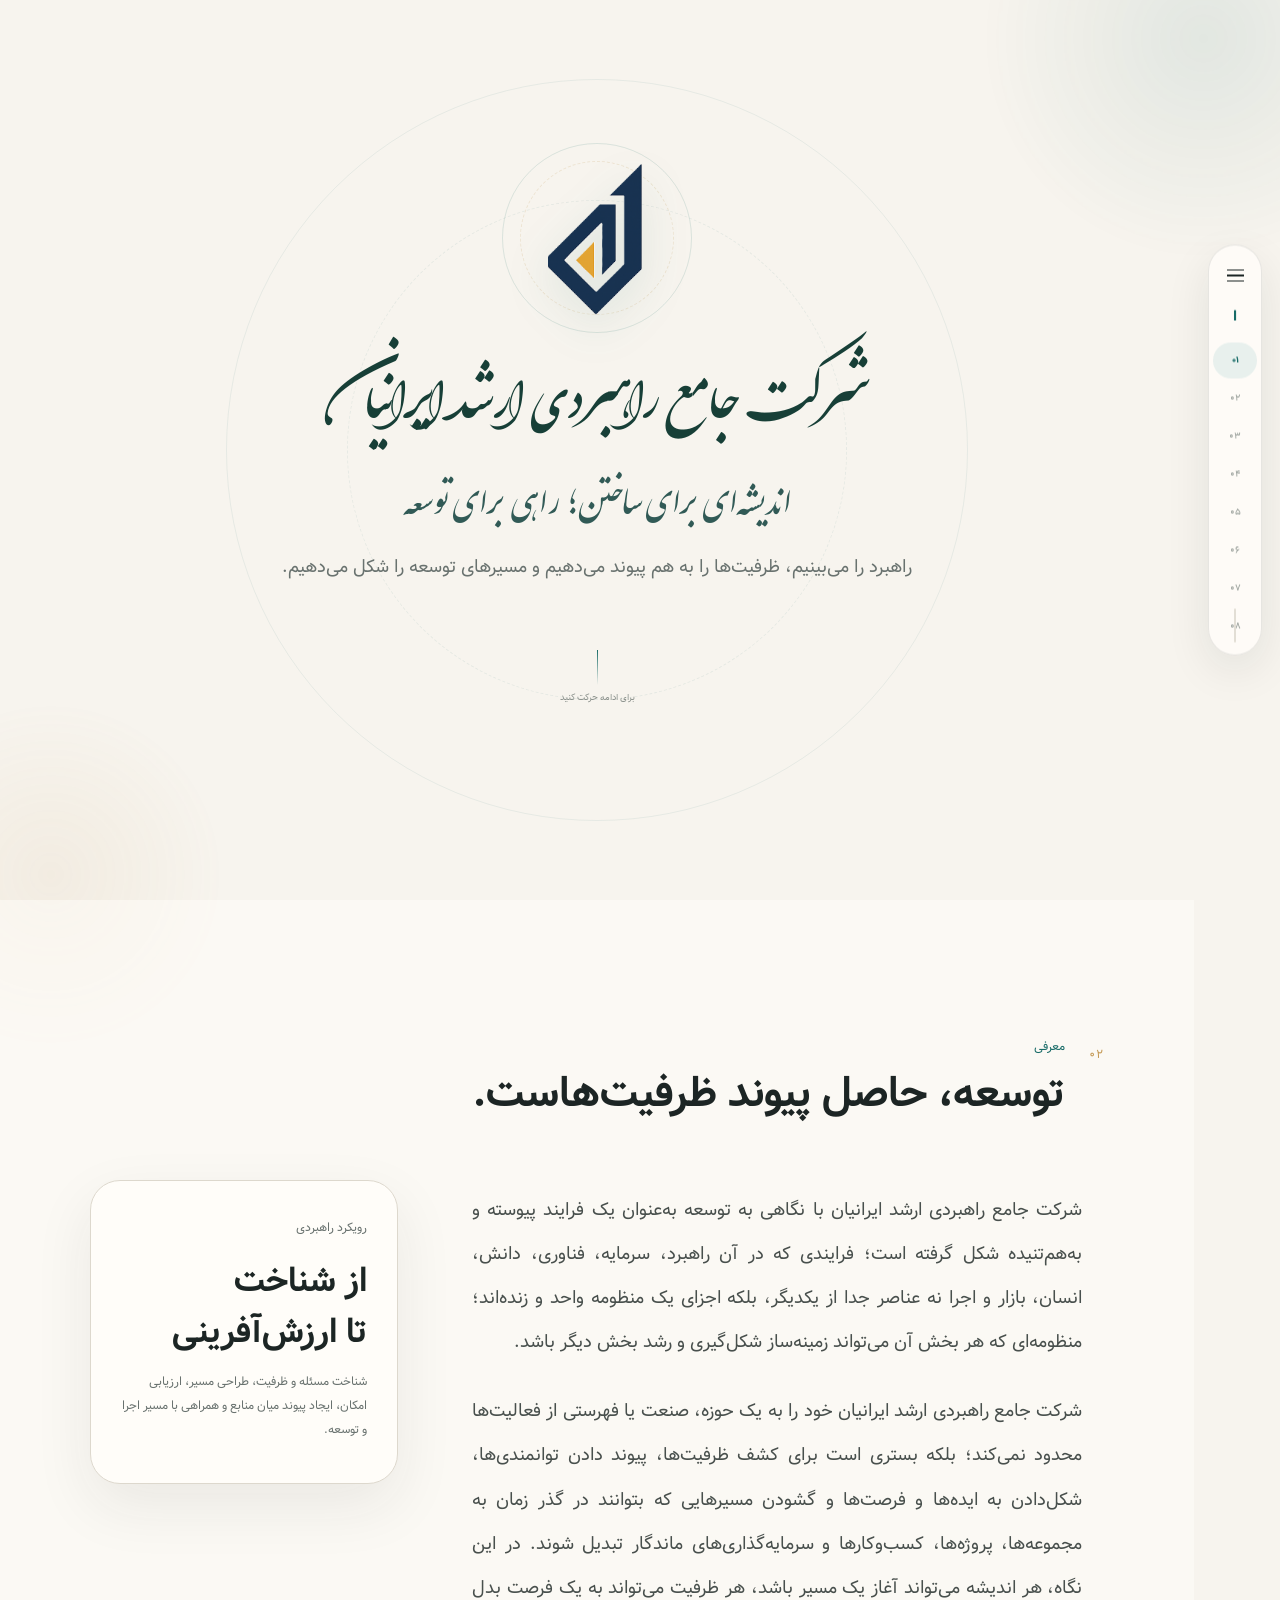
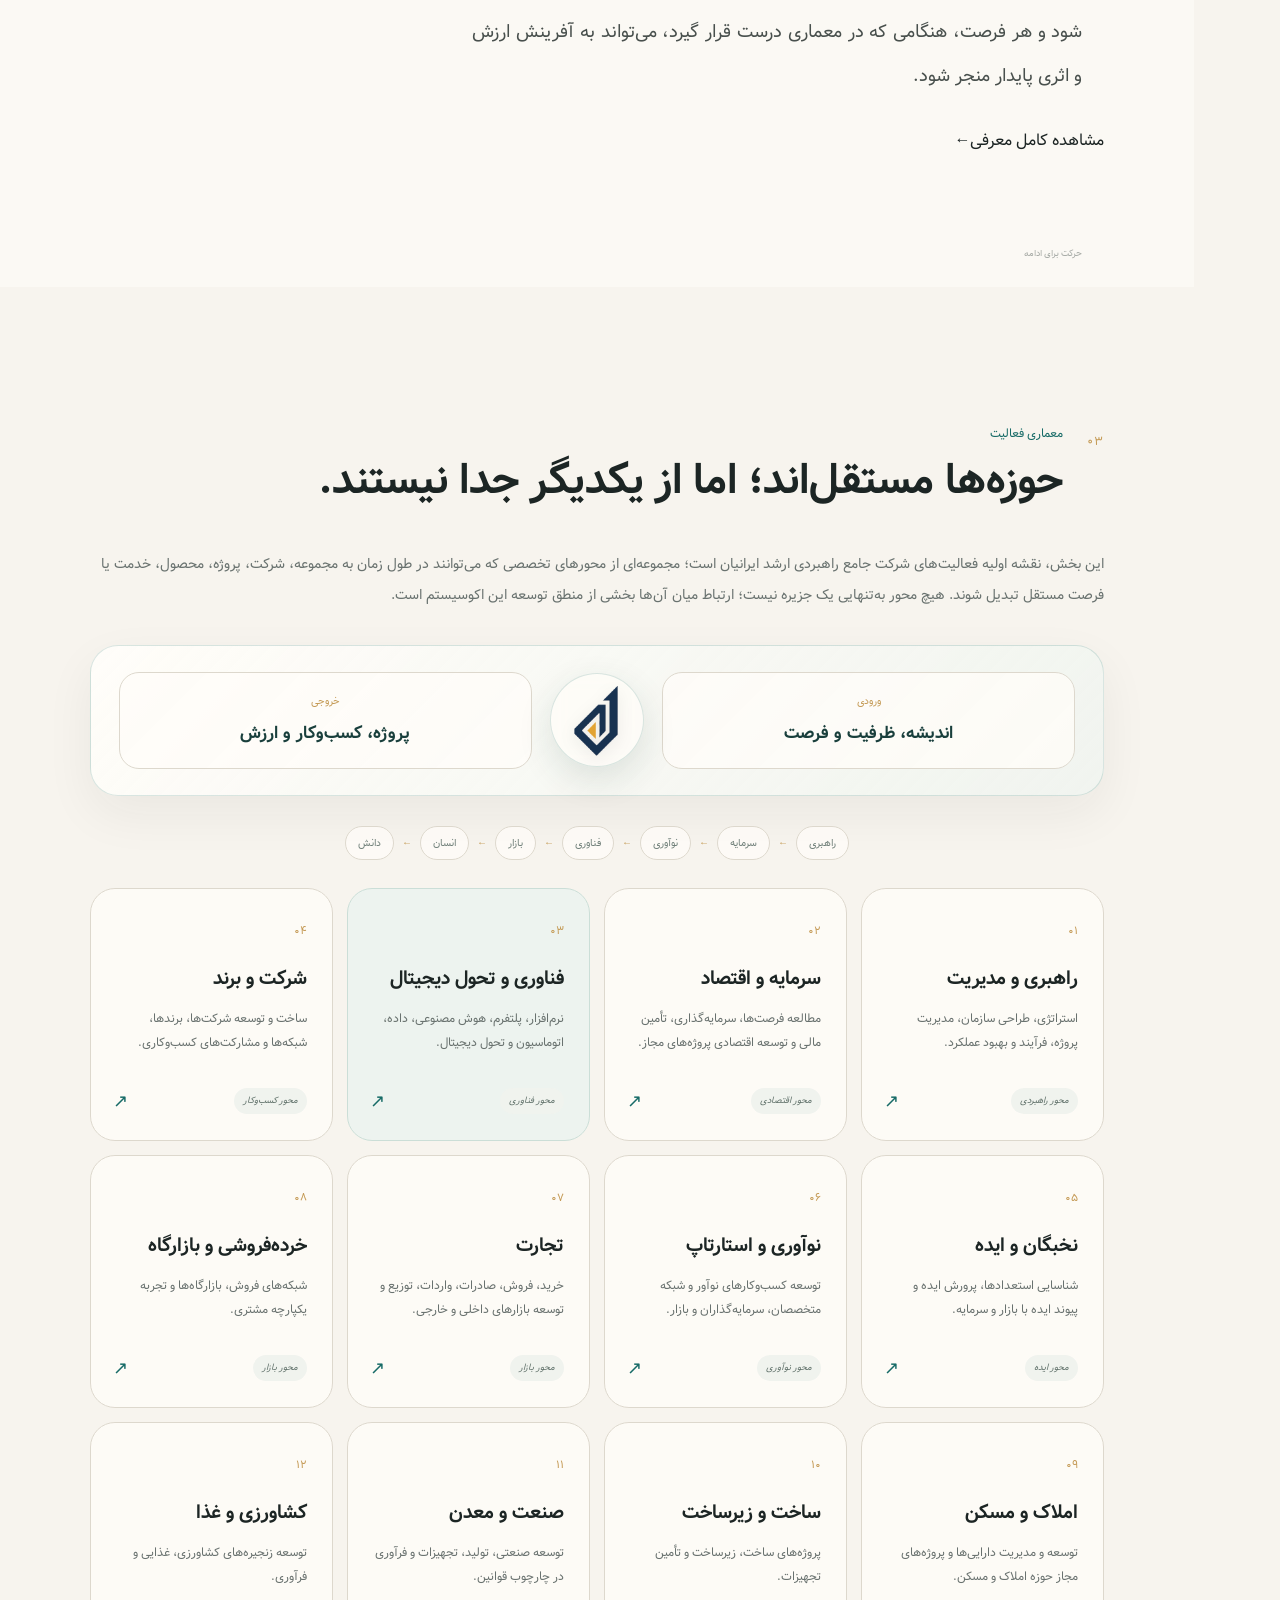
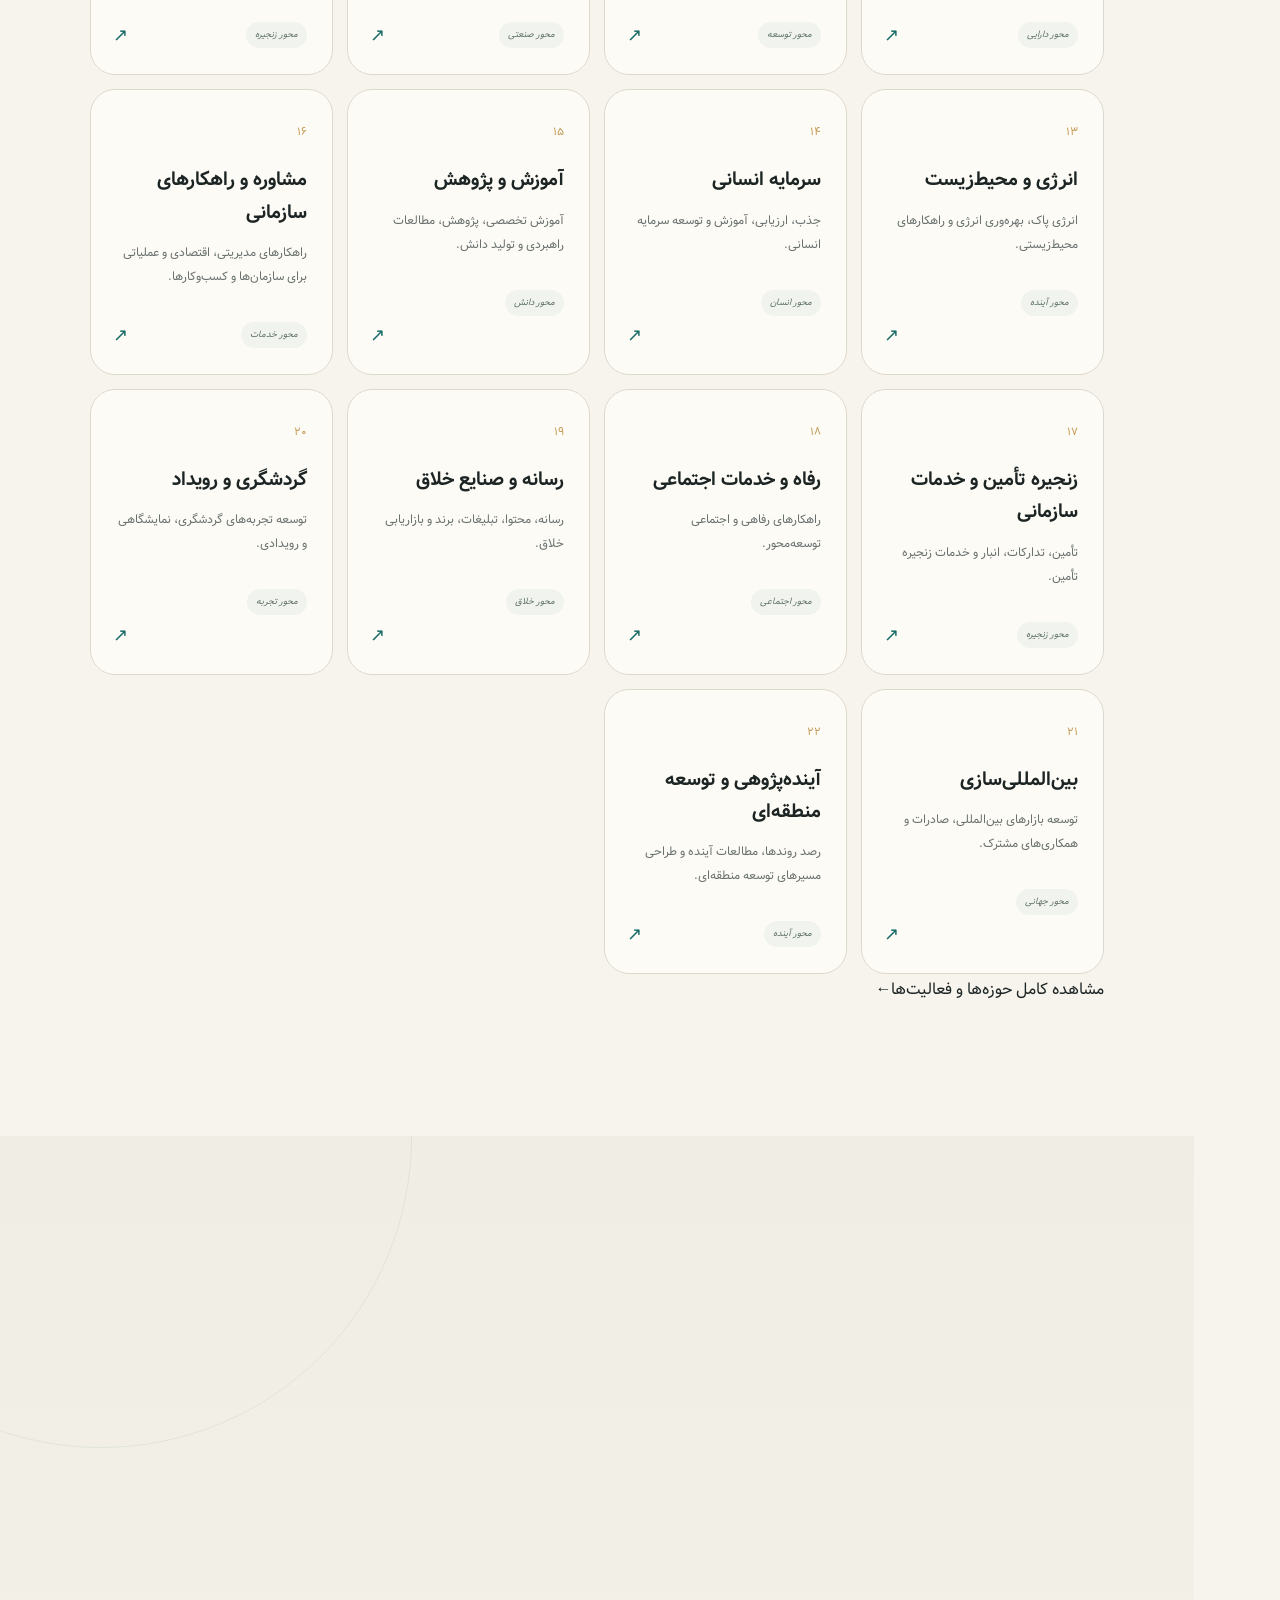
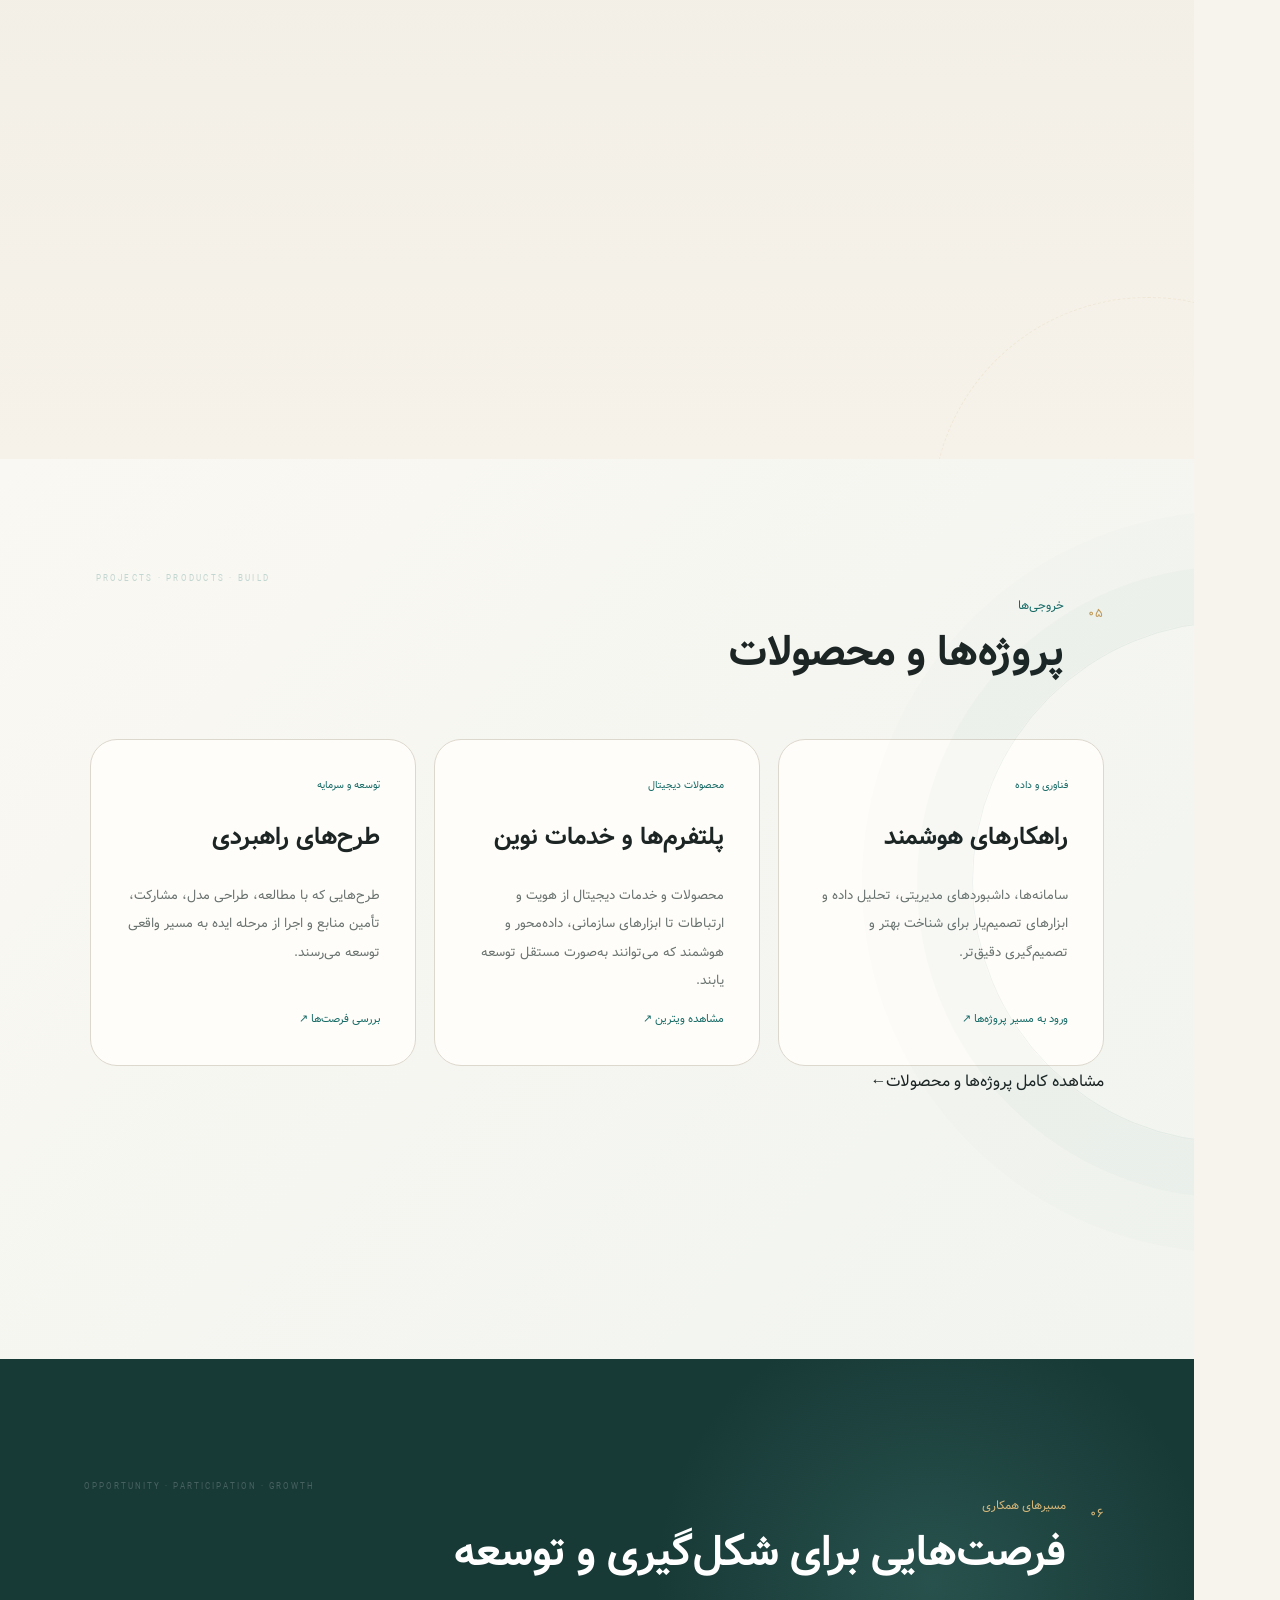
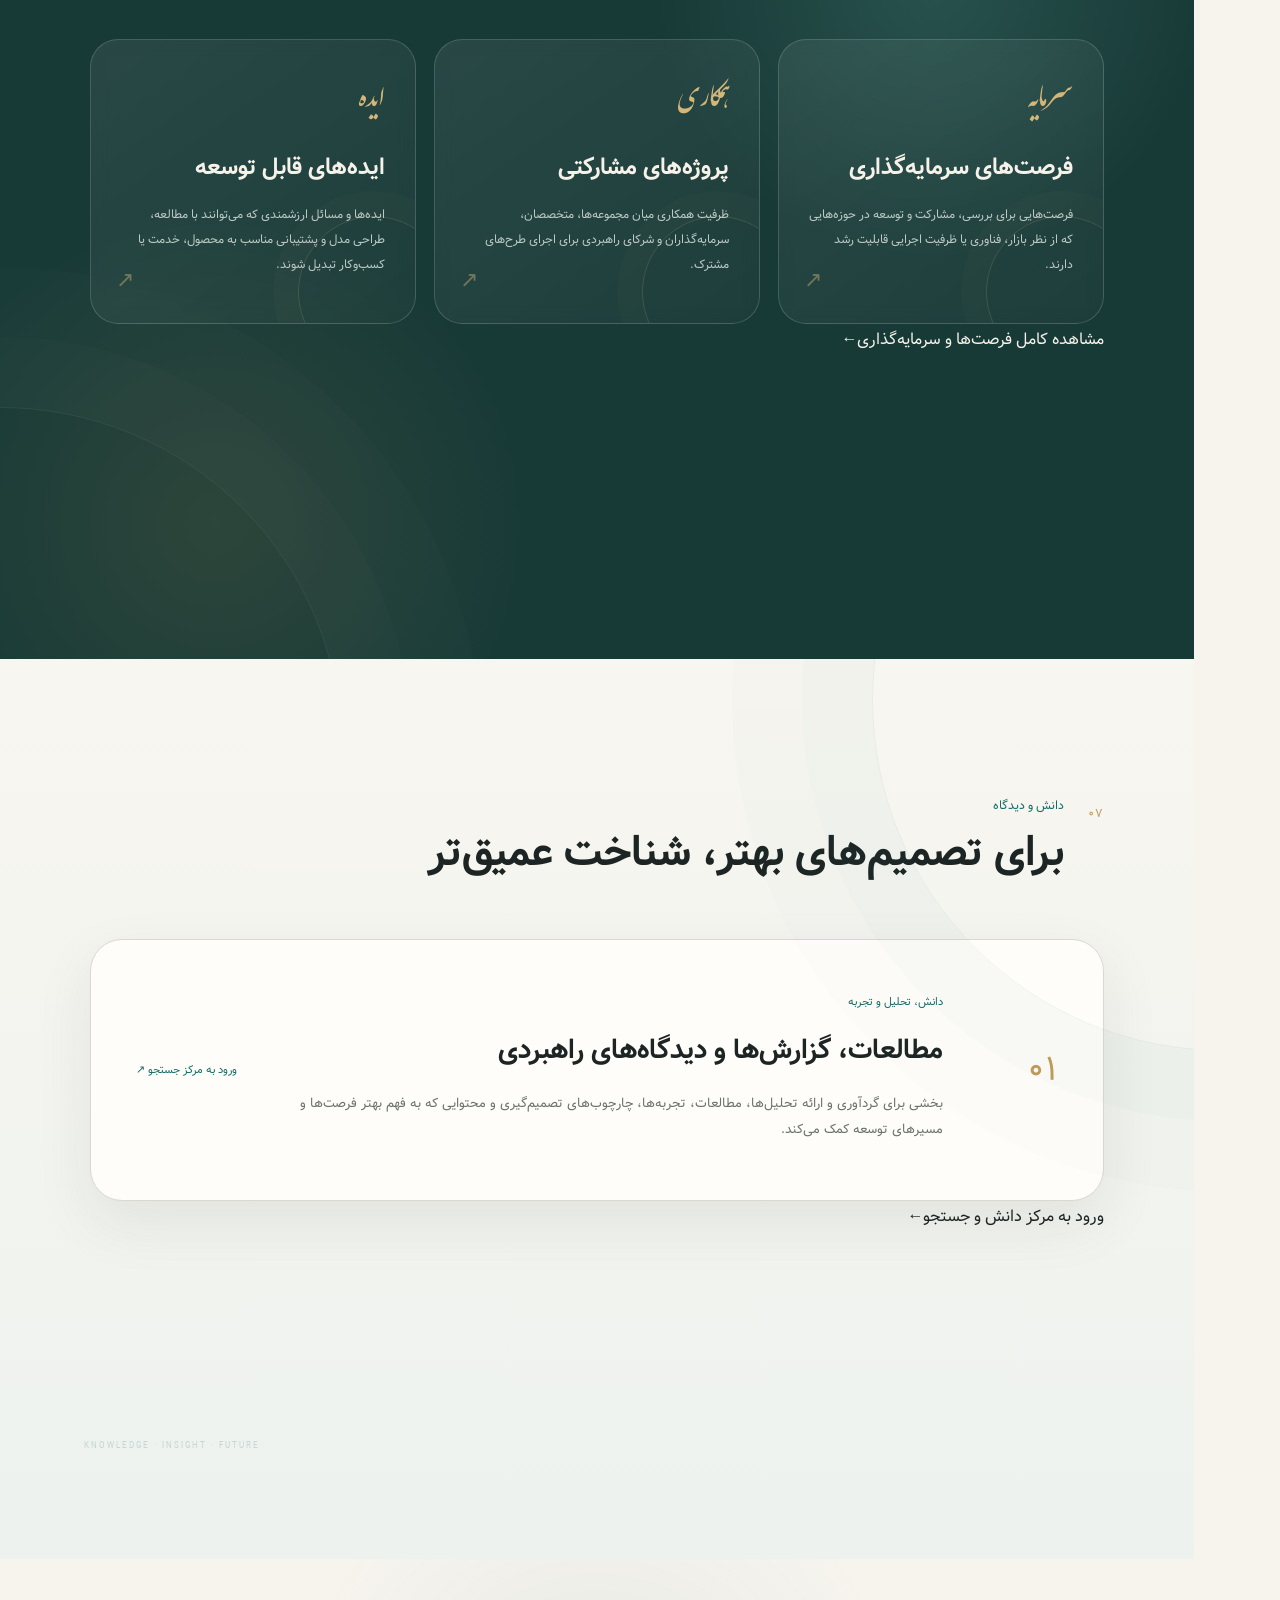
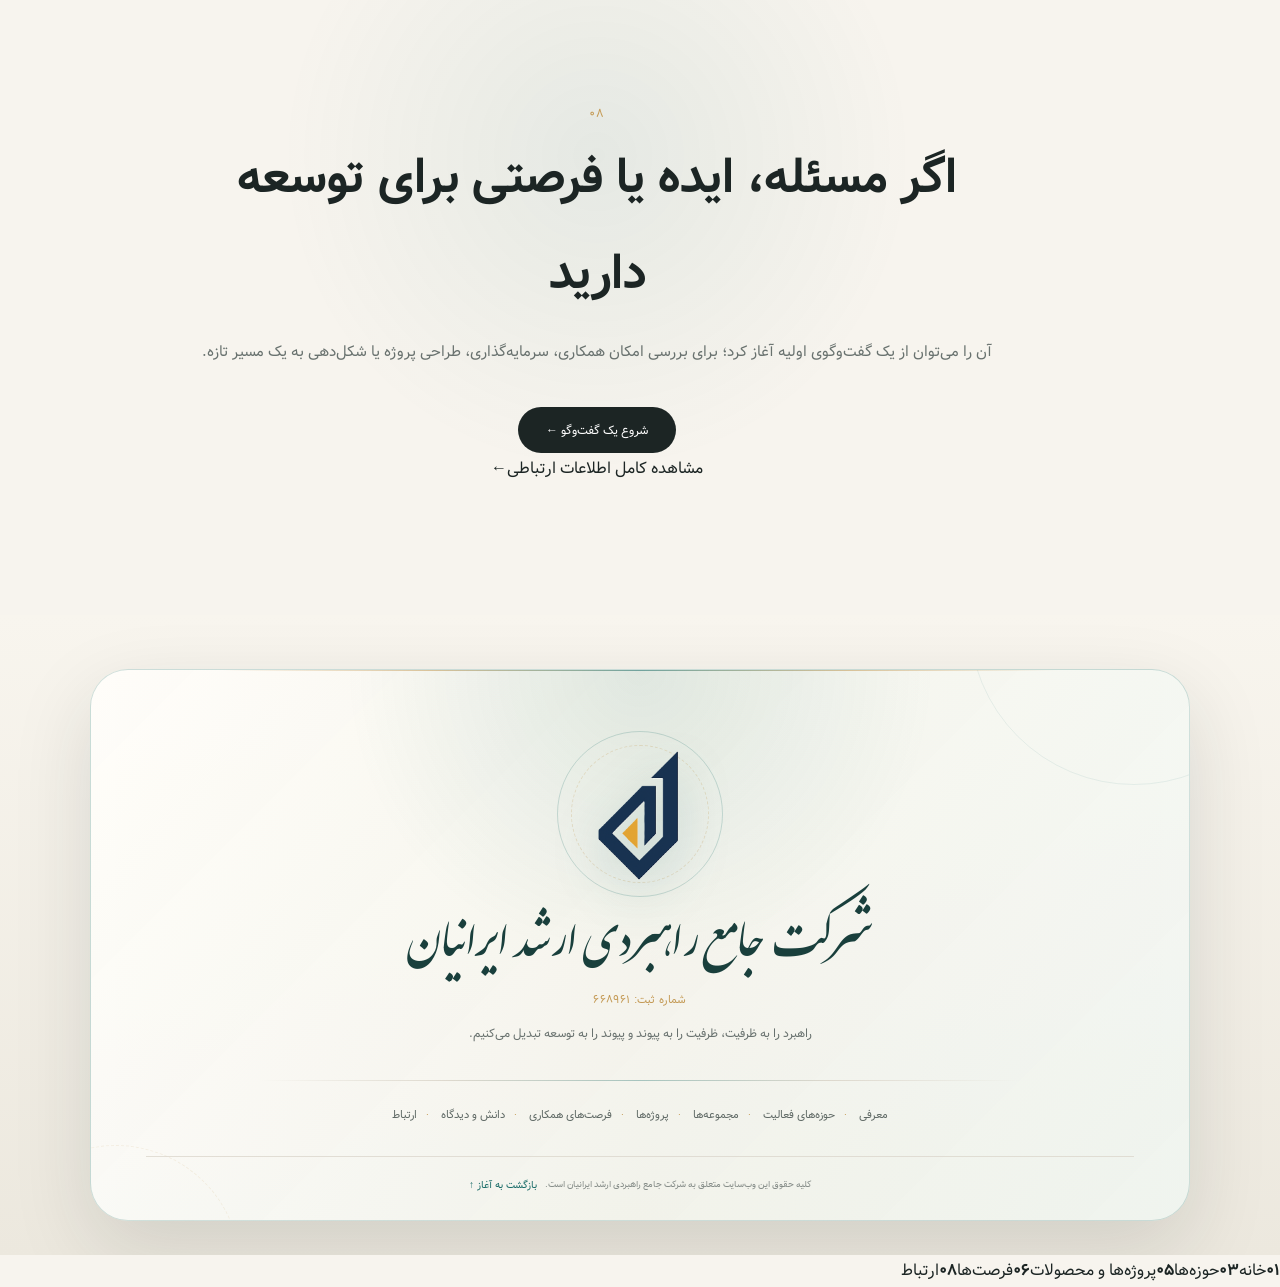
==== commit f892d4a5: "Sync homepage source with Pages runtime" ====
--- a/index.html
+++ b/index.html
@@ -1 +1 @@
-<!doctype html><html lang="fa" dir="rtl"><head><meta charset="utf-8"><meta name="viewport" content="width=device-width,initial-scale=1"><meta name="theme-color" content="#f7f4ee"><title>شرکت جامع راهبردی ارشد ایرانیان</title><meta name="description" content="شرکت جامع راهبردی ارشد ایرانیان؛ درگاه راهبرد، توسعه، سرمایه، فناوری، پروژه، دانش و فرصت‌های همکاری."><link rel="icon" href="arshadiranianlogo.png" type="image/png"><link rel="preload" href="assets/fonts/shekasteh%20v2.001.woff" as="font" type="font/woff" crossorigin><link rel="stylesheet" href="index.css?v=5"><style>.main-logo-link{width:100%;height:100%;display:grid;place-items:center;position:relative;border-radius:50%;cursor:pointer}.main-logo-link:hover .main-logo{transform:scale(1.035)}.footer-site-title{font-family:'Iran Nastaliq','IranNastaliq','Shekasteh',serif!important;font-size:clamp(34px,4vw,52px)!important;line-height:1.35!important;white-space:nowrap!important;display:block!important;color:#193f3c!important;font-weight:400!important;margin:0!important}.footer-registration{display:block;color:var(--accent2);font-family:Vazir,Tahoma,sans-serif;font-size:11px;margin-top:4px;letter-spacing:.3px}.footer-brand-copy{text-align:center!important}.footer-brand{flex-direction:column!important;gap:12px!important}.footer-brand-copy p{margin-top:10px!important}.footer-bottom{justify-content:center!important;text-align:center!important;gap:8px!important}@media (min-width:701px){.side-rail{transition:width .35s ease,box-shadow .35s ease}.side-rail:has(.side-nav.menu-open){width:255px;padding-left:10px;padding-right:10px}.side-nav.menu-open{align-items:stretch;gap:5px;padding:2px 8px}.side-nav.menu-open a{width:100%;height:39px;justify-content:flex-start;padding:0 14px;border-radius:20px;gap:12px}.side-nav.menu-open a b{font-size:10px;min-width:22px}.side-nav.menu-open a span{position:static;opacity:1;transform:none;background:transparent;color:var(--ink);font-size:12px;padding:0;pointer-events:auto}.side-nav.menu-open a:hover span{color:var(--accent)}.side-nav.menu-open a.active{background:#e8f0ed}.side-nav.menu-open+.rail-progress{right:7px}}.intro h1{white-space:nowrap!important;font-size:clamp(32px,4.8vw,62px)!important}.calligraphy{font-size:clamp(22px,3vw,40px)!important}.about-lead{text-align:justify!important;text-justify:inter-word;hyphens:none}.about-lead p{margin-bottom:25px!important}.about-lead p:last-child{margin-bottom:0!important}@media(min-width:701px){.about-lead{max-height:545px;overflow-y:auto;padding:8px 22px 8px 4px;scroll-behavior:smooth;scrollbar-width:thin;scrollbar-color:rgba(23,107,103,.45) transparent}.about-lead::-webkit-scrollbar{width:5px}.about-lead::-webkit-scrollbar-track{background:rgba(23,107,103,.045);border-radius:8px}.about-lead::-webkit-scrollbar-thumb{background:linear-gradient(var(--accent),var(--accent2));border-radius:8px}.about-lead:after{content:'حرکت برای ادامه';position:absolute;bottom:22px;right:calc(1.65fr + 70px);font-size:9px;color:#8b928d;opacity:.75;pointer-events:none}}@media(max-width:700px){.intro h1{font-size:clamp(25px,7vw,38px)!important}.calligraphy{font-size:30px!important}.about-lead{max-height:500px;overflow-y:auto;padding:6px 16px 6px 4px;scrollbar-width:thin;scrollbar-color:rgba(23,107,103,.45) transparent}.about-lead::-webkit-scrollbar{width:4px}.about-lead::-webkit-scrollbar-track{background:rgba(23,107,103,.045);border-radius:8px}.about-lead::-webkit-scrollbar-thumb{background:linear-gradient(var(--accent),var(--accent2));border-radius:8px}}.domains-intro{max-width:1080px;margin:-18px auto 34px;color:var(--muted);font-size:14px;line-height:2.2}.domain-architecture{max-width:1120px;margin:0 auto 30px;padding:26px 28px;border:1px solid rgba(23,107,103,.16);border-radius:28px;background:linear-gradient(135deg,rgba(255,253,249,.96),rgba(238,244,239,.72));box-shadow:0 18px 50px rgba(37,42,37,.06);display:grid;grid-template-columns:1fr auto 1fr;gap:18px;align-items:center}.domain-node{padding:18px;border:1px solid var(--line);border-radius:20px;background:rgba(255,253,249,.76);text-align:center}.domain-node small{display:block;color:var(--accent2);font-size:10px}.domain-node strong{display:block;color:#193f3c;font-size:17px;margin-top:5px}.domain-core{width:94px;height:94px;border-radius:50%;display:grid;place-items:center;background:rgba(255,253,249,.72);border:1px solid rgba(23,107,103,.16);color:#193f3c;box-shadow:0 12px 35px rgba(25,63,60,.12);text-align:center;overflow:hidden;backdrop-filter:blur(8px)}.domain-core-logo{width:72px;height:72px;object-fit:contain;display:block;filter:drop-shadow(0 4px 8px rgba(0,0,0,.08));transition:transform .3s ease}.domain-core:hover .domain-core-logo{transform:scale(1.07)}.domain-flow{max-width:1120px;margin:0 auto 28px;display:flex;justify-content:center;align-items:center;gap:8px;flex-wrap:wrap;color:#71807a;font-size:10px}.domain-flow span{padding:6px 12px;border:1px solid var(--line);border-radius:999px;background:rgba(255,253,249,.7)}.domain-flow b{color:var(--accent2);font-weight:400}.domain-grid{display:grid;grid-template-columns:repeat(4,1fr);gap:14px}.domain-card{min-height:225px}.domain-card .domain-kind{display:inline-flex;margin-top:6px;padding:4px 9px;border-radius:999px;background:#f0f3ee;color:#60716a;font-size:9px}.domain-card h3{margin-top:16px}.domain-card p{margin-bottom:28px}.domain-card:hover .domain-kind{background:#e6efeb;color:var(--accent)}@media(max-width:1050px){.domain-grid{grid-template-columns:repeat(3,1fr)}}@media(max-width:780px){.domain-architecture{grid-template-columns:1fr;gap:12px}.domain-core{margin:auto}.domain-grid{grid-template-columns:repeat(2,1fr)}}@media(max-width:520px){.domains-intro{font-size:13px}.domain-grid{grid-template-columns:1fr}.domain-card{min-height:205px}.domain-architecture{padding:20px 16px}.domain-flow{justify-content:flex-start;overflow-x:auto;flex-wrap:nowrap;padding-bottom:4px}.domain-flow span{white-space:nowrap}.domain-core{width:88px;height:88px}.domain-core-logo{width:68px;height:68px}}</style><link rel="stylesheet" href="assets/css/home-sections.css?v=1"></head><body><div class="ambient ambient-a"></div><div class="ambient ambient-b"></div><aside class="side-rail" aria-label="ناوبری اصلی"><button class="rail-toggle" id="menuToggle" aria-label="باز کردن منو" aria-expanded="false"><span></span><span></span><span></span></button><div class="rail-mark">ا</div><nav class="side-nav" id="sideNav"><a class="active" href="#home"><b>۰۱</b><span>خانه</span></a><a href="#about"><b>۰۲</b><span>معرفی</span></a><a href="#domains"><b>۰۳</b><span>حوزه‌ها</span></a><a href="#collections"><b>۰۴</b><span>مجموعه‌ها</span></a><a href="#projects"><b>۰۵</b><span>پروژه‌ها و محصولات</span></a><a href="#opportunities"><b>۰۶</b><span>فرصت‌ها</span></a><a href="#knowledge"><b>۰۷</b><span>دانش و دیدگاه</span></a><a href="#contact"><b>۰۸</b><span>ارتباط</span></a></nav><div class="rail-progress"><span id="progress"></span></div></aside><main><section id="home" class="intro section"><div class="intro-orbit orbit-one"></div><div class="intro-orbit orbit-two"></div><div class="intro-inner reveal"><div class="logo-wrap"><a class="main-logo-link" href="#home" aria-label="بازگشت به صفحه اصلی"><div class="logo-halo"></div><img src="arshadiranianlogo.png" alt="نشان شرکت جامع راهبردی ارشد ایرانیان" class="main-logo"></a></div><p class="eyebrow">شرکت جامع راهبردی</p><h1>شرکت جامع راهبردی ارشد ایرانیان</h1><div class="calligraphy">اندیشه‌ای برای ساختن؛ راهی برای توسعه</div><p class="slogan">راهبرد را می‌بینیم، ظرفیت‌ها را به هم پیوند می‌دهیم و مسیرهای توسعه را شکل می‌دهیم.</p><div class="scroll-cue"><span></span><small>برای ادامه حرکت کنید</small></div></div></section><section id="about" class="section about"><div class="section-head reveal"><span class="section-no">۰۲</span><div><small>معرفی</small><h2>توسعه، حاصل پیوند ظرفیت‌هاست.</h2></div></div><div class="about-grid"><div class="about-lead reveal"><p>شرکت جامع راهبردی ارشد ایرانیان با نگاهی به توسعه به‌عنوان یک فرایند پیوسته و به‌هم‌تنیده شکل گرفته است؛ فرایندی که در آن راهبرد، سرمایه، فناوری، دانش، انسان، بازار و اجرا نه عناصر جدا از یکدیگر، بلکه اجزای یک منظومه واحد و زنده‌اند؛ منظومه‌ای که هر بخش آن می‌تواند زمینه‌ساز شکل‌گیری و رشد بخش دیگر باشد.</p><p>شرکت جامع راهبردی ارشد ایرانیان خود را به یک حوزه، صنعت یا فهرستی از فعالیت‌ها محدود نمی‌کند؛ بلکه بستری است برای کشف ظرفیت‌ها، پیوند دادن توانمندی‌ها، شکل‌دادن به ایده‌ها و فرصت‌ها و گشودن مسیرهایی که بتوانند در گذر زمان به مجموعه‌ها، پروژه‌ها، کسب‌وکارها و سرمایه‌گذاری‌های ماندگار تبدیل شوند. در این نگاه، هر اندیشه می‌تواند آغاز یک مسیر باشد، هر ظرفیت می‌تواند به یک فرصت بدل شود و هر فرصت، هنگامی که در معماری درست قرار گیرد، می‌تواند به آفرینش ارزش و اثری پایدار منجر شود.</p><p>در این منظومه، سرمایه مفهومی گسترده‌تر از منابع مالی دارد. دانش و تجربه، زمان و اندیشه، فناوری و داده، اعتبار و ارتباطات، نیروی انسانی، زیرساخت و توان اجرایی، همگی بخشی از سرمایه‌ای هستند که امکان ساختن آینده را فراهم می‌کنند. اهمیت، تنها در گردآوری این سرمایه‌ها نیست؛ بلکه در شناخت آن‌ها، ایجاد پیوند میان آن‌ها و یافتن جایگاه درست هر یک در مسیر توسعه است. هنگامی که ظرفیت‌های پراکنده به یکدیگر متصل می‌شوند، هم‌افزایی شکل می‌گیرد و از دل آن، امکان‌هایی پدید می‌آید که هیچ‌یک از اجزا به‌تنهایی قادر به خلق آن نیستند.</p><p>از همین منظر، توسعه برای شرکت جامع راهبردی ارشد ایرانیان یک نقطه پایان یا یک مقصد ثابت نیست؛ حرکتی مداوم برای شناخت بهتر، ساختن دقیق‌تر و گشودن افق‌های تازه است. این حرکت از اندیشه آغاز می‌شود، با راهبرد جهت می‌گیرد، با سرمایه و توانمندی پشتیبانی می‌شود، به کمک فناوری و دانش گسترده‌تر می‌گردد و در میدان اجرا به نتیجه و اثر تبدیل می‌شود.</p><p>این معماری باید زنده و قابل گسترش باقی بماند؛ به‌گونه‌ای که مجموعه‌های تازه، پروژه‌های جدید، فرصت‌های سرمایه‌گذاری، فناوری‌های نو، شبکه‌های تخصصی و مسیرهای متفاوت توسعه بتوانند در آن شکل بگیرند و در عین استقلال و هویت تخصصی، با یکدیگر ارتباط و هم‌افزایی داشته باشند. به همین دلیل، آنچه در این مجموعه ساخته می‌شود صرفاً مجموعه‌ای از فعالیت‌ها نیست؛ بلکه شبکه‌ای از ظرفیت‌ها و امکان‌هاست که می‌تواند در طول زمان رشد کند، تغییر کند و خود را با نیازها و فرصت‌های آینده بازآفرینی نماید.</p><p>در نهایت، فلسفه شرکت جامع راهبردی ارشد ایرانیان بر یک باور ساده اما بنیادین استوار است: ارزش بزرگ، معمولاً در یک عنصر منفرد پنهان نیست؛ در کیفیت پیوند میان عناصر شکل می‌گیرد. از پیوند اندیشه و عمل، راهبرد و اجرا، سرمایه و فرصت، دانش و فناوری، انسان و سازمان و بازار و توانمندی است که مسیرهای تازه متولد می‌شوند. این مجموعه می‌خواهد بستری برای همین پیوند باشد؛ جایی که اندیشه به راهبرد، راهبرد به اقدام، ظرفیت به فرصت و فرصت به ارزش تبدیل شود و هر دستاورد، خود آغازگر فصل دیگری از توسعه باشد.</p></div><div class="about-note reveal"><span>رویکرد راهبردی</span><strong>از شناخت<br>تا ارزش‌آفرینی</strong><p>شناخت مسئله و ظرفیت، طراحی مسیر، ارزیابی امکان، ایجاد پیوند میان منابع و همراهی با مسیر اجرا و توسعه.</p></div></div></section><section id="domains" class="section domains"><div class="section-head reveal"><span class="section-no">۰۳</span><div><small>معماری فعالیت</small><h2>حوزه‌ها مستقل‌اند؛ اما از یکدیگر جدا نیستند.</h2></div></div><p class="domains-intro reveal">این بخش، نقشه اولیه فعالیت‌های شرکت جامع راهبردی ارشد ایرانیان است؛ مجموعه‌ای از محورهای تخصصی که می‌توانند در طول زمان به مجموعه، شرکت، پروژه، محصول، خدمت یا فرصت مستقل تبدیل شوند. هیچ محور به‌تنهایی یک جزیره نیست؛ ارتباط میان آن‌ها بخشی از منطق توسعه این اکوسیستم است.</p><div class="domain-architecture reveal"><div class="domain-node"><small>ورودی</small><strong>اندیشه، ظرفیت و فرصت</strong></div><div class="domain-core"><img class="domain-core-logo" src="arshadiranianlogo.png" alt="لوگوی شرکت جامع راهبردی ارشد ایرانیان"></div><div class="domain-node"><small>خروجی</small><strong>پروژه، کسب‌وکار و ارزش</strong></div></div><div class="domain-flow reveal"><span>راهبری</span><b>←</b><span>سرمایه</span><b>←</b><span>نوآوری</span><b>←</b><span>فناوری</span><b>←</b><span>بازار</span><b>←</b><span>انسان</span><b>←</b><span>دانش</span></div><div class="domain-grid"><a class="domain-card reveal" href="pages/search.html?q=راهبری و مدیریت"><span>۰۱</span><h3>راهبری و مدیریت</h3><p>استراتژی، طراحی سازمان، مدیریت پروژه، فرآیند و بهبود عملکرد.</p><em class="domain-kind">محور راهبردی</em><i>↗</i></a><a class="domain-card reveal" href="pages/search.html?q=سرمایه و اقتصاد"><span>۰۲</span><h3>سرمایه و اقتصاد</h3><p>مطالعه فرصت‌ها، سرمایه‌گذاری، تأمین مالی و توسعه اقتصادی پروژه‌های مجاز.</p><em class="domain-kind">محور اقتصادی</em><i>↗</i></a><a class="domain-card featured reveal" href="pages/search.html?q=فناوری و تحول دیجیتال"><span>۰۳</span><h3>فناوری و تحول دیجیتال</h3><p>نرم‌افزار، پلتفرم، هوش مصنوعی، داده، اتوماسیون و تحول دیجیتال.</p><em class="domain-kind">محور فناوری</em><i>↗</i></a><a class="domain-card reveal" href="pages/search.html?q=شرکت و برند"><span>۰۴</span><h3>شرکت و برند</h3><p>ساخت و توسعه شرکت‌ها، برندها، شبکه‌ها و مشارکت‌های کسب‌وکاری.</p><em class="domain-kind">محور کسب‌وکار</em><i>↗</i></a><a class="domain-card reveal" href="pages/search.html?q=نخبگان و ایده"><span>۰۵</span><h3>نخبگان و ایده</h3><p>شناسایی استعدادها، پرورش ایده و پیوند ایده با بازار و سرمایه.</p><em class="domain-kind">محور ایده</em><i>↗</i></a><a class="domain-card reveal" href="pages/search.html?q=نوآوری و استارتاپ"><span>۰۶</span><h3>نوآوری و استارتاپ</h3><p>توسعه کسب‌وکارهای نوآور و شبکه متخصصان، سرمایه‌گذاران و بازار.</p><em class="domain-kind">محور نوآوری</em><i>↗</i></a><a class="domain-card reveal" href="pages/search.html?q=تجارت"><span>۰۷</span><h3>تجارت</h3><p>خرید، فروش، صادرات، واردات، توزیع و توسعه بازارهای داخلی و خارجی.</p><em class="domain-kind">محور بازار</em><i>↗</i></a><a class="domain-card reveal" href="pages/search.html?q=خرده فروشی و بازارگاه"><span>۰۸</span><h3>خرده‌فروشی و بازارگاه</h3><p>شبکه‌های فروش، بازارگاه‌ها و تجربه یکپارچه مشتری.</p><em class="domain-kind">محور بازار</em><i>↗</i></a><a class="domain-card reveal" href="pages/search.html?q=املاک و مسکن"><span>۰۹</span><h3>املاک و مسکن</h3><p>توسعه و مدیریت دارایی‌ها و پروژه‌های مجاز حوزه املاک و مسکن.</p><em class="domain-kind">محور دارایی</em><i>↗</i></a><a class="domain-card reveal" href="pages/search.html?q=ساخت و زیرساخت"><span>۱۰</span><h3>ساخت و زیرساخت</h3><p>پروژه‌های ساخت، زیرساخت و تأمین تجهیزات.</p><em class="domain-kind">محور توسعه</em><i>↗</i></a><a class="domain-card reveal" href="pages/search.html?q=صنعت و معدن"><span>۱۱</span><h3>صنعت و معدن</h3><p>توسعه صنعتی، تولید، تجهیزات و فرآوری در چارچوب قوانین.</p><em class="domain-kind">محور صنعتی</em><i>↗</i></a><a class="domain-card reveal" href="pages/search.html?q=کشاورزی و غذا"><span>۱۲</span><h3>کشاورزی و غذا</h3><p>توسعه زنجیره‌های کشاورزی، غذایی و فرآوری.</p><em class="domain-kind">محور زنجیره</em><i>↗</i></a><a class="domain-card reveal" href="pages/search.html?q=انرژی و محیط زیست"><span>۱۳</span><h3>انرژی و محیط‌زیست</h3><p>انرژی پاک، بهره‌وری انرژی و راهکارهای محیط‌زیستی.</p><em class="domain-kind">محور آینده</em><i>↗</i></a><a class="domain-card reveal" href="pages/search.html?q=سرمایه انسانی"><span>۱۴</span><h3>سرمایه انسانی</h3><p>جذب، ارزیابی، آموزش و توسعه سرمایه انسانی.</p><em class="domain-kind">محور انسان</em><i>↗</i></a><a class="domain-card reveal" href="pages/search.html?q=آموزش و پژوهش"><span>۱۵</span><h3>آموزش و پژوهش</h3><p>آموزش تخصصی، پژوهش، مطالعات راهبردی و تولید دانش.</p><em class="domain-kind">محور دانش</em><i>↗</i></a><a class="domain-card reveal" href="pages/search.html?q=مشاوره و راهکارهای سازمانی"><span>۱۶</span><h3>مشاوره و راهکارهای سازمانی</h3><p>راهکارهای مدیریتی، اقتصادی و عملیاتی برای سازمان‌ها و کسب‌وکارها.</p><em class="domain-kind">محور خدمات</em><i>↗</i></a><a class="domain-card reveal" href="pages/search.html?q=زنجیره تامین و خدمات سازمانی"><span>۱۷</span><h3>زنجیره تأمین و خدمات سازمانی</h3><p>تأمین، تدارکات، انبار و خدمات زنجیره تأمین.</p><em class="domain-kind">محور زنجیره</em><i>↗</i></a><a class="domain-card reveal" href="pages/search.html?q=رفاه و خدمات اجتماعی"><span>۱۸</span><h3>رفاه و خدمات اجتماعی</h3><p>راهکارهای رفاهی و اجتماعی توسعه‌محور.</p><em class="domain-kind">محور اجتماعی</em><i>↗</i></a><a class="domain-card reveal" href="pages/search.html?q=رسانه و صنایع خلاق"><span>۱۹</span><h3>رسانه و صنایع خلاق</h3><p>رسانه، محتوا، تبلیغات، برند و بازاریابی خلاق.</p><em class="domain-kind">محور خلاق</em><i>↗</i></a><a class="domain-card reveal" href="pages/search.html?q=گردشگری و رویداد"><span>۲۰</span><h3>گردشگری و رویداد</h3><p>توسعه تجربه‌های گردشگری، نمایشگاهی و رویدادی.</p><em class="domain-kind">محور تجربه</em><i>↗</i></a><a class="domain-card reveal" href="pages/search.html?q=بین المللی سازی"><span>۲۱</span><h3>بین‌المللی‌سازی</h3><p>توسعه بازارهای بین‌المللی، صادرات و همکاری‌های مشترک.</p><em class="domain-kind">محور جهانی</em><i>↗</i></a><a class="domain-card reveal" href="pages/search.html?q=آینده پژوهی و توسعه منطقه ای"><span>۲۲</span><h3>آینده‌پژوهی و توسعه منطقه‌ای</h3><p>رصد روندها، مطالعات آینده و طراحی مسیرهای توسعه منطقه‌ای.</p><em class="domain-kind">محور آینده</em><i>↗</i></a></div></section><section id="collections" class="section collections"><div class="section-head reveal"><span class="section-no">۰۴</span><div><small>مجموعه‌ها و مسیرها</small><h2>هر مجموعه، یک مسیر تخصصی در معماری بزرگ‌تر.</h2></div></div><div class="collection-feature reveal"><div class="collection-symbol">ا</div><div><span class="tag">مسیر فناوری و هوشمندی</span><h3>زیست‌بوم هوشمند فناوری</h3><p>یک مسیر تخصصی مستقل در حوزه فناوری که بر هوش مصنوعی و داده، نرم‌افزار و پلتفرم، تحول دیجیتال، زیرساخت، امنیت، پژوهش، آموزش و نوآوری تمرکز دارد؛ با حفظ هویت مستقل خود و ارتباط مفهومی با معماری توسعه.</p><div class="chips"><span>هوش مصنوعی</span><span>داده و تحلیل</span><span>تحول دیجیتال</span><span>پلتفرم</span><span>زیرساخت</span><span>امنیت</span><span>پژوهش و توسعه</span></div></div><a href="https://zbhf.ir/" target="_blank" rel="noopener" class="text-link">مشاهده مجموعه ↗</a></div><div class="collection-list reveal"><div><b>۰۲</b><span>هسته‌ها و مجموعه‌های در حال شکل‌گیری</span></div><div><b>۰۳</b><span>پروژه‌ها و مسیرهای توسعه</span></div><div><b>۰۴</b><span>محصولات، سامانه‌ها و پلتفرم‌ها</span></div></div></section><section id="projects" class="section projects"><div class="section-head reveal"><span class="section-no">۰۵</span><div><small>خروجی‌ها</small><h2>پروژه‌ها و محصولات</h2></div></div><div class="project-grid"><article class="project-card reveal"><small>فناوری و داده</small><h3>راهکارهای هوشمند</h3><p>سامانه‌ها، داشبوردهای مدیریتی، تحلیل داده و ابزارهای تصمیم‌یار برای شناخت بهتر و تصمیم‌گیری دقیق‌تر.</p><a href="pages/projects.html">ورود به مسیر پروژه‌ها ↗</a></article><article class="project-card reveal"><small>محصولات دیجیتال</small><h3>پلتفرم‌ها و خدمات نوین</h3><p>محصولات و خدمات دیجیتال از هویت و ارتباطات تا ابزارهای سازمانی، داده‌محور و هوشمند که می‌توانند به‌صورت مستقل توسعه یابند.</p><a href="pages/showcase.html">مشاهده ویترین ↗</a></article><article class="project-card reveal"><small>توسعه و سرمایه</small><h3>طرح‌های راهبردی</h3><p>طرح‌هایی که با مطالعه، طراحی مدل، مشارکت، تأمین منابع و اجرا از مرحله ایده به مسیر واقعی توسعه می‌رسند.</p><a href="pages/investment.html">بررسی فرصت‌ها ↗</a></article></div></section><section id="opportunities" class="section opportunities"><div class="section-head reveal"><span class="section-no">۰۶</span><div><small>مسیرهای همکاری</small><h2>فرصت‌هایی برای شکل‌گیری و توسعه</h2></div></div><div class="opportunity-grid"><div class="opportunity reveal"><span>سرمایه</span><h3>فرصت‌های سرمایه‌گذاری</h3><p>فرصت‌هایی برای بررسی، مشارکت و توسعه در حوزه‌هایی که از نظر بازار، فناوری یا ظرفیت اجرایی قابلیت رشد دارند.</p></div><div class="opportunity reveal"><span>همکاری</span><h3>پروژه‌های مشارکتی</h3><p>ظرفیت همکاری میان مجموعه‌ها، متخصصان، سرمایه‌گذاران و شرکای راهبردی برای اجرای طرح‌های مشترک.</p></div><div class="opportunity reveal"><span>ایده</span><h3>ایده‌های قابل توسعه</h3><p>ایده‌ها و مسائل ارزشمندی که می‌توانند با مطالعه، طراحی مدل و پشتیبانی مناسب به محصول، خدمت یا کسب‌وکار تبدیل شوند.</p></div></div></section><section id="knowledge" class="section knowledge"><div class="section-head reveal"><span class="section-no">۰۷</span><div><small>دانش و دیدگاه</small><h2>برای تصمیم‌های بهتر، شناخت عمیق‌تر</h2></div></div><div class="knowledge-panel reveal"><div class="knowledge-number">۰۱</div><div><span>دانش، تحلیل و تجربه</span><h3>مطالعات، گزارش‌ها و دیدگاه‌های راهبردی</h3><p>بخشی برای گردآوری و ارائه تحلیل‌ها، مطالعات، تجربه‌ها، چارچوب‌های تصمیم‌گیری و محتوایی که به فهم بهتر فرصت‌ها و مسیرهای توسعه کمک می‌کند.</p></div><a href="pages/search.html">ورود به مرکز جستجو ↗</a></div></section><section id="contact" class="section contact"><div class="contact-inner reveal"><span class="section-no">۰۸</span><h2>اگر مسئله، ایده یا فرصتی برای توسعه دارید</h2><p>آن را می‌توان از یک گفت‌وگوی اولیه آغاز کرد؛ برای بررسی امکان همکاری، سرمایه‌گذاری، طراحی پروژه یا شکل‌دهی به یک مسیر تازه.</p><a class="contact-button" href="pages/contact.html">شروع یک گفت‌وگو ←</a></div></section></main><footer class="site-footer"><div class="footer-shell"><div class="footer-orbit footer-orbit-a"></div><div class="footer-orbit footer-orbit-b"></div><div class="footer-brand"><a class="footer-logo-link" href="#home" aria-label="بازگشت به صفحه اصلی"><span class="footer-logo-halo"></span><img src="arshadiranianlogo.png" alt="لوگوی شرکت جامع راهبردی ارشد ایرانیان"></a><div class="footer-brand-copy"><strong class="footer-site-title">شرکت جامع راهبردی ارشد ایرانیان</strong><small class="footer-registration">شماره ثبت: ۶۶۸۹۶۱</small><p>راهبرد را به ظرفیت، ظرفیت را به پیوند و پیوند را به توسعه تبدیل می‌کنیم.</p></div></div><div class="footer-divider"></div><nav class="footer-links" aria-label="پیوندهای فوتر"><a href="#about">معرفی</a><a href="#domains">حوزه‌های فعالیت</a><a href="#collections">مجموعه‌ها</a><a href="#projects">پروژه‌ها</a><a href="#opportunities">فرصت‌های همکاری</a><a href="#knowledge">دانش و دیدگاه</a><a href="#contact">ارتباط</a></nav><div class="footer-bottom"><span>کلیه حقوق این وب‌سایت متعلق به شرکت جامع راهبردی ارشد ایرانیان است.</span><a href="#home">بازگشت به آغاز ↑</a></div></div></footer><button class="rail-toggle" id="topButton" type="button" aria-label="بازگشت به بالا" style="position:fixed;left:18px;bottom:18px;background:var(--ink);color:#fff;width:42px;height:42px;z-index:25;box-shadow:0 10px 30px rgba(0,0,0,.12)">↑</button><script>const nav=document.getElementById('sideNav'),toggle=document.getElementById('menuToggle'),topButton=document.getElementById('topButton'),links=[...document.querySelectorAll('.side-nav a')],sections=[...document.querySelectorAll('main section[id]')],progress=document.getElementById('progress');toggle?.addEventListener('click',()=>{const opened=nav.classList.toggle('menu-open');toggle.setAttribute('aria-expanded',opened?'true':'false');toggle.setAttribute('aria-label',opened?'بستن منو':'باز کردن منو')});links.forEach(a=>a.addEventListener('click',()=>{nav.classList.remove('menu-open');toggle?.setAttribute('aria-expanded','false');toggle?.setAttribute('aria-label','باز کردن منو')}));const revealObserver=new IntersectionObserver(entries=>entries.forEach(e=>{if(e.isIntersecting)e.target.classList.add('visible')}),{threshold:.12});document.querySelectorAll('.reveal').forEach(e=>revealObserver.observe(e));const sectionObserver=new IntersectionObserver(entries=>entries.forEach(e=>{if(e.isIntersecting){links.forEach(a=>a.classList.toggle('active',a.getAttribute('href')==='#'+e.target.id));}}),{rootMargin:'-35% 0px -55% 0px',threshold:0});sections.forEach(s=>sectionObserver.observe(s));window.addEventListener('scroll',()=>{const max=document.documentElement.scrollHeight-innerHeight;progress.style.height=(max>0?(scrollY/max)*100:0)+'%';topButton.style.opacity=scrollY>450?'1':'0';topButton.style.pointerEvents=scrollY>450?'auto':'none'});topButton.addEventListener('click',()=>scrollTo({top:0,behavior:'smooth'}));</script><script src="assets/js/shell.js?v=6"></script><script src="assets/js/home-sections.js?v=1"></script></body></html>+<!doctype html><html lang="fa" dir="rtl"><head><meta charset="utf-8"><meta name="viewport" content="width=device-width,initial-scale=1"><meta name="theme-color" content="#f7f4ee"><title>شرکت جامع راهبردی ارشد ایرانیان</title><meta name="description" content="شرکت جامع راهبردی ارشد ایرانیان؛ درگاه راهبرد، توسعه، سرمایه، فناوری، پروژه، دانش و فرصت‌های همکاری."><link rel="icon" href="arshadiranianlogo.png" type="image/png"><link rel="preload" href="assets/fonts/shekasteh%20v2.001.woff" as="font" type="font/woff" crossorigin><link rel="stylesheet" href="index.css?v=5"><style>.main-logo-link{width:100%;height:100%;display:grid;place-items:center;position:relative;border-radius:50%;cursor:pointer}.main-logo-link:hover .main-logo{transform:scale(1.035)}.footer-site-title{font-family:'Iran Nastaliq','IranNastaliq','Shekasteh',serif!important;font-size:clamp(34px,4vw,52px)!important;line-height:1.35!important;white-space:nowrap!important;display:block!important;color:#193f3c!important;font-weight:400!important;margin:0!important}.footer-registration{display:block;color:var(--accent2);font-family:Vazir,Tahoma,sans-serif;font-size:11px;margin-top:4px;letter-spacing:.3px}.footer-brand-copy{text-align:center!important}.footer-brand{flex-direction:column!important;gap:12px!important}.footer-brand-copy p{margin-top:10px!important}.footer-bottom{justify-content:center!important;text-align:center!important;gap:8px!important}@media (min-width:701px){.side-rail{transition:width .35s ease,box-shadow .35s ease}.side-rail:has(.side-nav.menu-open){width:255px;padding-left:10px;padding-right:10px}.side-nav.menu-open{align-items:stretch;gap:5px;padding:2px 8px}.side-nav.menu-open a{width:100%;height:39px;justify-content:flex-start;padding:0 14px;border-radius:20px;gap:12px}.side-nav.menu-open a b{font-size:10px;min-width:22px}.side-nav.menu-open a span{position:static;opacity:1;transform:none;background:transparent;color:var(--ink);font-size:12px;padding:0;pointer-events:auto}.side-nav.menu-open a:hover span{color:var(--accent)}.side-nav.menu-open a.active{background:#e8f0ed}.side-nav.menu-open+.rail-progress{right:7px}}.intro h1{white-space:nowrap!important;font-size:clamp(32px,4.8vw,62px)!important}.calligraphy{font-size:clamp(22px,3vw,40px)!important}.about-lead{text-align:justify!important;text-justify:inter-word;hyphens:none}.about-lead p{margin-bottom:25px!important}.about-lead p:last-child{margin-bottom:0!important}@media(min-width:701px){.about-lead{max-height:545px;overflow-y:auto;padding:8px 22px 8px 4px;scroll-behavior:smooth;scrollbar-width:thin;scrollbar-color:rgba(23,107,103,.45) transparent}.about-lead::-webkit-scrollbar{width:5px}.about-lead::-webkit-scrollbar-track{background:rgba(23,107,103,.045);border-radius:8px}.about-lead::-webkit-scrollbar-thumb{background:linear-gradient(var(--accent),var(--accent2));border-radius:8px}.about-lead:after{content:'حرکت برای ادامه';position:absolute;bottom:22px;right:calc(1.65fr + 70px);font-size:9px;color:#8b928d;opacity:.75;pointer-events:none}}@media(max-width:700px){.intro h1{font-size:clamp(25px,7vw,38px)!important}.calligraphy{font-size:30px!important}.about-lead{max-height:500px;overflow-y:auto;padding:6px 16px 6px 4px;scrollbar-width:thin;scrollbar-color:rgba(23,107,103,.45) transparent}.about-lead::-webkit-scrollbar{width:4px}.about-lead::-webkit-scrollbar-track{background:rgba(23,107,103,.045);border-radius:8px}.about-lead::-webkit-scrollbar-thumb{background:linear-gradient(var(--accent),var(--accent2));border-radius:8px}}.domains-intro{max-width:1080px;margin:-18px auto 34px;color:var(--muted);font-size:14px;line-height:2.2}.domain-architecture{max-width:1120px;margin:0 auto 30px;padding:26px 28px;border:1px solid rgba(23,107,103,.16);border-radius:28px;background:linear-gradient(135deg,rgba(255,253,249,.96),rgba(238,244,239,.72));box-shadow:0 18px 50px rgba(37,42,37,.06);display:grid;grid-template-columns:1fr auto 1fr;gap:18px;align-items:center}.domain-node{padding:18px;border:1px solid var(--line);border-radius:20px;background:rgba(255,253,249,.76);text-align:center}.domain-node small{display:block;color:var(--accent2);font-size:10px}.domain-node strong{display:block;color:#193f3c;font-size:17px;margin-top:5px}.domain-core{width:94px;height:94px;border-radius:50%;display:grid;place-items:center;background:rgba(255,253,249,.72);border:1px solid rgba(23,107,103,.16);color:#193f3c;box-shadow:0 12px 35px rgba(25,63,60,.12);text-align:center;overflow:hidden;backdrop-filter:blur(8px)}.domain-core-logo{width:72px;height:72px;object-fit:contain;display:block;filter:drop-shadow(0 4px 8px rgba(0,0,0,.08));transition:transform .3s ease}.domain-core:hover .domain-core-logo{transform:scale(1.07)}.domain-flow{max-width:1120px;margin:0 auto 28px;display:flex;justify-content:center;align-items:center;gap:8px;flex-wrap:wrap;color:#71807a;font-size:10px}.domain-flow span{padding:6px 12px;border:1px solid var(--line);border-radius:999px;background:rgba(255,253,249,.7)}.domain-flow b{color:var(--accent2);font-weight:400}.domain-grid{display:grid;grid-template-columns:repeat(4,1fr);gap:14px}.domain-card{min-height:225px}.domain-card .domain-kind{display:inline-flex;margin-top:6px;padding:4px 9px;border-radius:999px;background:#f0f3ee;color:#60716a;font-size:9px}.domain-card h3{margin-top:16px}.domain-card p{margin-bottom:28px}.domain-card:hover .domain-kind{background:#e6efeb;color:var(--accent)}@media(max-width:1050px){.domain-grid{grid-template-columns:repeat(3,1fr)}}@media(max-width:780px){.domain-architecture{grid-template-columns:1fr;gap:12px}.domain-core{margin:auto}.domain-grid{grid-template-columns:repeat(2,1fr)}}@media(max-width:520px){.domains-intro{font-size:13px}.domain-grid{grid-template-columns:1fr}.domain-card{min-height:205px}.domain-architecture{padding:20px 16px}.domain-flow{justify-content:flex-start;overflow-x:auto;flex-wrap:nowrap;padding-bottom:4px}.domain-flow span{white-space:nowrap}.domain-core{width:88px;height:88px}.domain-core-logo{width:68px;height:68px}}</style><link rel="stylesheet" href="assets/css/home-sections.css?v=1"></head><body><div class="ambient ambient-a"></div><div class="ambient ambient-b"></div><aside class="side-rail" aria-label="ناوبری اصلی"><button class="rail-toggle" id="menuToggle" aria-label="باز کردن منو" aria-expanded="false"><span></span><span></span><span></span></button><div class="rail-mark">ا</div><nav class="side-nav" id="sideNav"><a class="active" href="#home"><b>۰۱</b><span>خانه</span></a><a href="#about"><b>۰۲</b><span>معرفی</span></a><a href="#domains"><b>۰۳</b><span>حوزه‌ها</span></a><a href="#collections"><b>۰۴</b><span>مجموعه‌ها</span></a><a href="#projects"><b>۰۵</b><span>پروژه‌ها و محصولات</span></a><a href="#opportunities"><b>۰۶</b><span>فرصت‌ها</span></a><a href="#knowledge"><b>۰۷</b><span>دانش و دیدگاه</span></a><a href="#contact"><b>۰۸</b><span>ارتباط</span></a></nav><div class="rail-progress"><span id="progress"></span></div></aside><main><section id="home" class="intro section"><div class="intro-orbit orbit-one"></div><div class="intro-orbit orbit-two"></div><div class="intro-inner reveal"><div class="logo-wrap"><a class="main-logo-link" href="#home" aria-label="بازگشت به صفحه اصلی"><div class="logo-halo"></div><img src="arshadiranianlogo.png" alt="نشان شرکت جامع راهبردی ارشد ایرانیان" class="main-logo"></a></div><p class="eyebrow">شرکت جامع راهبردی</p><h1>شرکت جامع راهبردی ارشد ایرانیان</h1><div class="calligraphy">اندیشه‌ای برای ساختن؛ راهی برای توسعه</div><p class="slogan">راهبرد را می‌بینیم، ظرفیت‌ها را به هم پیوند می‌دهیم و مسیرهای توسعه را شکل می‌دهیم.</p><div class="scroll-cue"><span></span><small>برای ادامه حرکت کنید</small></div></div></section><section id="about" class="section about"><div class="section-head reveal"><span class="section-no">۰۲</span><div><small>معرفی</small><h2>توسعه، حاصل پیوند ظرفیت‌هاست.</h2></div></div><div class="about-grid"><div class="about-lead reveal"><p>شرکت جامع راهبردی ارشد ایرانیان با نگاهی به توسعه به‌عنوان یک فرایند پیوسته و به‌هم‌تنیده شکل گرفته است؛ فرایندی که در آن راهبرد، سرمایه، فناوری، دانش، انسان، بازار و اجرا نه عناصر جدا از یکدیگر، بلکه اجزای یک منظومه واحد و زنده‌اند؛ منظومه‌ای که هر بخش آن می‌تواند زمینه‌ساز شکل‌گیری و رشد بخش دیگر باشد.</p><p>شرکت جامع راهبردی ارشد ایرانیان خود را به یک حوزه، صنعت یا فهرستی از فعالیت‌ها محدود نمی‌کند؛ بلکه بستری است برای کشف ظرفیت‌ها، پیوند دادن توانمندی‌ها، شکل‌دادن به ایده‌ها و فرصت‌ها و گشودن مسیرهایی که بتوانند در گذر زمان به مجموعه‌ها، پروژه‌ها، کسب‌وکارها و سرمایه‌گذاری‌های ماندگار تبدیل شوند. در این نگاه، هر اندیشه می‌تواند آغاز یک مسیر باشد، هر ظرفیت می‌تواند به یک فرصت بدل شود و هر فرصت، هنگامی که در معماری درست قرار گیرد، می‌تواند به آفرینش ارزش و اثری پایدار منجر شود.</p><p>در این منظومه، سرمایه مفهومی گسترده‌تر از منابع مالی دارد. دانش و تجربه، زمان و اندیشه، فناوری و داده، اعتبار و ارتباطات، نیروی انسانی، زیرساخت و توان اجرایی، همگی بخشی از سرمایه‌ای هستند که امکان ساختن آینده را فراهم می‌کنند. اهمیت، تنها در گردآوری این سرمایه‌ها نیست؛ بلکه در شناخت آن‌ها، ایجاد پیوند میان آن‌ها و یافتن جایگاه درست هر یک در مسیر توسعه است. هنگامی که ظرفیت‌های پراکنده به یکدیگر متصل می‌شوند، هم‌افزایی شکل می‌گیرد و از دل آن، امکان‌هایی پدید می‌آید که هیچ‌یک از اجزا به‌تنهایی قادر به خلق آن نیستند.</p><p>از همین منظر، توسعه برای شرکت جامع راهبردی ارشد ایرانیان یک نقطه پایان یا یک مقصد ثابت نیست؛ حرکتی مداوم برای شناخت بهتر، ساختن دقیق‌تر و گشودن افق‌های تازه است. این حرکت از اندیشه آغاز می‌شود، با راهبرد جهت می‌گیرد، با سرمایه و توانمندی پشتیبانی می‌شود، به کمک فناوری و دانش گسترده‌تر می‌گردد و در میدان اجرا به نتیجه و اثر تبدیل می‌شود.</p><p>این معماری باید زنده و قابل گسترش باقی بماند؛ به‌گونه‌ای که مجموعه‌های تازه، پروژه‌های جدید، فرصت‌های سرمایه‌گذاری، فناوری‌های نو، شبکه‌های تخصصی و مسیرهای متفاوت توسعه بتوانند در آن شکل بگیرند و در عین استقلال و هویت تخصصی، با یکدیگر ارتباط و هم‌افزایی داشته باشند. به همین دلیل، آنچه در این مجموعه ساخته می‌شود صرفاً مجموعه‌ای از فعالیت‌ها نیست؛ بلکه شبکه‌ای از ظرفیت‌ها و امکان‌هاست که می‌تواند در طول زمان رشد کند، تغییر کند و خود را با نیازها و فرصت‌های آینده بازآفرینی نماید.</p><p>در نهایت، فلسفه شرکت جامع راهبردی ارشد ایرانیان بر یک باور ساده اما بنیادین استوار است: ارزش بزرگ، معمولاً در یک عنصر منفرد پنهان نیست؛ در کیفیت پیوند میان عناصر شکل می‌گیرد. از پیوند اندیشه و عمل، راهبرد و اجرا، سرمایه و فرصت، دانش و فناوری، انسان و سازمان و بازار و توانمندی است که مسیرهای تازه متولد می‌شوند. این مجموعه می‌خواهد بستری برای همین پیوند باشد؛ جایی که اندیشه به راهبرد، راهبرد به اقدام، ظرفیت به فرصت و فرصت به ارزش تبدیل شود و هر دستاورد، خود آغازگر فصل دیگری از توسعه باشد.</p></div><div class="about-note reveal"><span>رویکرد راهبردی</span><strong>از شناخت<br>تا ارزش‌آفرینی</strong><p>شناخت مسئله و ظرفیت، طراحی مسیر، ارزیابی امکان، ایجاد پیوند میان منابع و همراهی با مسیر اجرا و توسعه.</p></div></div></section><section id="domains" class="section domains"><div class="section-head reveal"><span class="section-no">۰۳</span><div><small>معماری فعالیت</small><h2>حوزه‌ها مستقل‌اند؛ اما از یکدیگر جدا نیستند.</h2></div></div><p class="domains-intro reveal">این بخش، نقشه اولیه فعالیت‌های شرکت جامع راهبردی ارشد ایرانیان است؛ مجموعه‌ای از محورهای تخصصی که می‌توانند در طول زمان به مجموعه، شرکت، پروژه، محصول، خدمت یا فرصت مستقل تبدیل شوند. هیچ محور به‌تنهایی یک جزیره نیست؛ ارتباط میان آن‌ها بخشی از منطق توسعه این اکوسیستم است.</p><div class="domain-architecture reveal"><div class="domain-node"><small>ورودی</small><strong>اندیشه، ظرفیت و فرصت</strong></div><div class="domain-core"><img class="domain-core-logo" src="arshadiranianlogo.png" alt="لوگوی شرکت جامع راهبردی ارشد ایرانیان"></div><div class="domain-node"><small>خروجی</small><strong>پروژه، کسب‌وکار و ارزش</strong></div></div><div class="domain-flow reveal"><span>راهبری</span><b>←</b><span>سرمایه</span><b>←</b><span>نوآوری</span><b>←</b><span>فناوری</span><b>←</b><span>بازار</span><b>←</b><span>انسان</span><b>←</b><span>دانش</span></div><div class="domain-grid"><a class="domain-card reveal" href="pages/search.html?q=راهبری و مدیریت"><span>۰۱</span><h3>راهبری و مدیریت</h3><p>استراتژی، طراحی سازمان، مدیریت پروژه، فرآیند و بهبود عملکرد.</p><em class="domain-kind">محور راهبردی</em><i>↗</i></a><a class="domain-card reveal" href="pages/search.html?q=سرمایه و اقتصاد"><span>۰۲</span><h3>سرمایه و اقتصاد</h3><p>مطالعه فرصت‌ها، سرمایه‌گذاری، تأمین مالی و توسعه اقتصادی پروژه‌های مجاز.</p><em class="domain-kind">محور اقتصادی</em><i>↗</i></a><a class="domain-card featured reveal" href="pages/search.html?q=فناوری و تحول دیجیتال"><span>۰۳</span><h3>فناوری و تحول دیجیتال</h3><p>نرم‌افزار، پلتفرم، هوش مصنوعی، داده، اتوماسیون و تحول دیجیتال.</p><em class="domain-kind">محور فناوری</em><i>↗</i></a><a class="domain-card reveal" href="pages/search.html?q=شرکت و برند"><span>۰۴</span><h3>شرکت و برند</h3><p>ساخت و توسعه شرکت‌ها، برندها، شبکه‌ها و مشارکت‌های کسب‌وکاری.</p><em class="domain-kind">محور کسب‌وکار</em><i>↗</i></a><a class="domain-card reveal" href="pages/search.html?q=نخبگان و ایده"><span>۰۵</span><h3>نخبگان و ایده</h3><p>شناسایی استعدادها، پرورش ایده و پیوند ایده با بازار و سرمایه.</p><em class="domain-kind">محور ایده</em><i>↗</i></a><a class="domain-card reveal" href="pages/search.html?q=نوآوری و استارتاپ"><span>۰۶</span><h3>نوآوری و استارتاپ</h3><p>توسعه کسب‌وکارهای نوآور و شبکه متخصصان، سرمایه‌گذاران و بازار.</p><em class="domain-kind">محور نوآوری</em><i>↗</i></a><a class="domain-card reveal" href="pages/search.html?q=تجارت"><span>۰۷</span><h3>تجارت</h3><p>خرید، فروش، صادرات، واردات، توزیع و توسعه بازارهای داخلی و خارجی.</p><em class="domain-kind">محور بازار</em><i>↗</i></a><a class="domain-card reveal" href="pages/search.html?q=خرده فروشی و بازارگاه"><span>۰۸</span><h3>خرده‌فروشی و بازارگاه</h3><p>شبکه‌های فروش، بازارگاه‌ها و تجربه یکپارچه مشتری.</p><em class="domain-kind">محور بازار</em><i>↗</i></a><a class="domain-card reveal" href="pages/search.html?q=املاک و مسکن"><span>۰۹</span><h3>املاک و مسکن</h3><p>توسعه و مدیریت دارایی‌ها و پروژه‌های مجاز حوزه املاک و مسکن.</p><em class="domain-kind">محور دارایی</em><i>↗</i></a><a class="domain-card reveal" href="pages/search.html?q=ساخت و زیرساخت"><span>۱۰</span><h3>ساخت و زیرساخت</h3><p>پروژه‌های ساخت، زیرساخت و تأمین تجهیزات.</p><em class="domain-kind">محور توسعه</em><i>↗</i></a><a class="domain-card reveal" href="pages/search.html?q=صنعت و معدن"><span>۱۱</span><h3>صنعت و معدن</h3><p>توسعه صنعتی، تولید، تجهیزات و فرآوری در چارچوب قوانین.</p><em class="domain-kind">محور صنعتی</em><i>↗</i></a><a class="domain-card reveal" href="pages/search.html?q=کشاورزی و غذا"><span>۱۲</span><h3>کشاورزی و غذا</h3><p>توسعه زنجیره‌های کشاورزی، غذایی و فرآوری.</p><em class="domain-kind">محور زنجیره</em><i>↗</i></a><a class="domain-card reveal" href="pages/search.html?q=انرژی و محیط زیست"><span>۱۳</span><h3>انرژی و محیط‌زیست</h3><p>انرژی پاک، بهره‌وری انرژی و راهکارهای محیط‌زیستی.</p><em class="domain-kind">محور آینده</em><i>↗</i></a><a class="domain-card reveal" href="pages/search.html?q=سرمایه انسانی"><span>۱۴</span><h3>سرمایه انسانی</h3><p>جذب، ارزیابی، آموزش و توسعه سرمایه انسانی.</p><em class="domain-kind">محور انسان</em><i>↗</i></a><a class="domain-card reveal" href="pages/search.html?q=آموزش و پژوهش"><span>۱۵</span><h3>آموزش و پژوهش</h3><p>آموزش تخصصی، پژوهش، مطالعات راهبردی و تولید دانش.</p><em class="domain-kind">محور دانش</em><i>↗</i></a><a class="domain-card reveal" href="pages/search.html?q=مشاوره و راهکارهای سازمانی"><span>۱۶</span><h3>مشاوره و راهکارهای سازمانی</h3><p>راهکارهای مدیریتی، اقتصادی و عملیاتی برای سازمان‌ها و کسب‌وکارها.</p><em class="domain-kind">محور خدمات</em><i>↗</i></a><a class="domain-card reveal" href="pages/search.html?q=زنجیره تامین و خدمات سازمانی"><span>۱۷</span><h3>زنجیره تأمین و خدمات سازمانی</h3><p>تأمین، تدارکات، انبار و خدمات زنجیره تأمین.</p><em class="domain-kind">محور زنجیره</em><i>↗</i></a><a class="domain-card reveal" href="pages/search.html?q=رفاه و خدمات اجتماعی"><span>۱۸</span><h3>رفاه و خدمات اجتماعی</h3><p>راهکارهای رفاهی و اجتماعی توسعه‌محور.</p><em class="domain-kind">محور اجتماعی</em><i>↗</i></a><a class="domain-card reveal" href="pages/search.html?q=رسانه و صنایع خلاق"><span>۱۹</span><h3>رسانه و صنایع خلاق</h3><p>رسانه، محتوا، تبلیغات، برند و بازاریابی خلاق.</p><em class="domain-kind">محور خلاق</em><i>↗</i></a><a class="domain-card reveal" href="pages/search.html?q=گردشگری و رویداد"><span>۲۰</span><h3>گردشگری و رویداد</h3><p>توسعه تجربه‌های گردشگری، نمایشگاهی و رویدادی.</p><em class="domain-kind">محور تجربه</em><i>↗</i></a><a class="domain-card reveal" href="pages/search.html?q=بین المللی سازی"><span>۲۱</span><h3>بین‌المللی‌سازی</h3><p>توسعه بازارهای بین‌المللی، صادرات و همکاری‌های مشترک.</p><em class="domain-kind">محور جهانی</em><i>↗</i></a><a class="domain-card reveal" href="pages/search.html?q=آینده پژوهی و توسعه منطقه ای"><span>۲۲</span><h3>آینده‌پژوهی و توسعه منطقه‌ای</h3><p>رصد روندها، مطالعات آینده و طراحی مسیرهای توسعه منطقه‌ای.</p><em class="domain-kind">محور آینده</em><i>↗</i></a></div></section><section id="collections" class="section collections"><div class="section-head reveal"><span class="section-no">۰۴</span><div><small>مجموعه‌ها و مسیرها</small><h2>هر مجموعه، یک مسیر تخصصی در معماری بزرگ‌تر.</h2></div></div><div class="collection-feature reveal"><div class="collection-symbol">ا</div><div><span class="tag">مسیر فناوری و هوشمندی</span><h3>زیست‌بوم هوشمند فناوری</h3><p>یک مسیر تخصصی مستقل در حوزه فناوری که بر هوش مصنوعی و داده، نرم‌افزار و پلتفرم، تحول دیجیتال، زیرساخت، امنیت، پژوهش، آموزش و نوآوری تمرکز دارد؛ با حفظ هویت مستقل خود و ارتباط مفهومی با معماری توسعه.</p><div class="chips"><span>هوش مصنوعی</span><span>داده و تحلیل</span><span>تحول دیجیتال</span><span>پلتفرم</span><span>زیرساخت</span><span>امنیت</span><span>پژوهش و توسعه</span></div></div><a href="https://zbhf.ir/" target="_blank" rel="noopener" class="text-link">مشاهده مجموعه ↗</a></div><div class="collection-list reveal"><div><b>۰۲</b><span>هسته‌ها و مجموعه‌های در حال شکل‌گیری</span></div><div><b>۰۳</b><span>پروژه‌ها و مسیرهای توسعه</span></div><div><b>۰۴</b><span>محصولات، سامانه‌ها و پلتفرم‌ها</span></div></div></section><section id="projects" class="section projects"><div class="section-head reveal"><span class="section-no">۰۵</span><div><small>خروجی‌ها</small><h2>پروژه‌ها و محصولات</h2></div></div><div class="project-grid"><article class="project-card reveal"><small>فناوری و داده</small><h3>راهکارهای هوشمند</h3><p>سامانه‌ها، داشبوردهای مدیریتی، تحلیل داده و ابزارهای تصمیم‌یار برای شناخت بهتر و تصمیم‌گیری دقیق‌تر.</p><a href="pages/projects.html">ورود به مسیر پروژه‌ها ↗</a></article><article class="project-card reveal"><small>محصولات دیجیتال</small><h3>پلتفرم‌ها و خدمات نوین</h3><p>محصولات و خدمات دیجیتال از هویت و ارتباطات تا ابزارهای سازمانی، داده‌محور و هوشمند که می‌توانند به‌صورت مستقل توسعه یابند.</p><a href="pages/showcase.html">مشاهده ویترین ↗</a></article><article class="project-card reveal"><small>توسعه و سرمایه</small><h3>طرح‌های راهبردی</h3><p>طرح‌هایی که با مطالعه، طراحی مدل، مشارکت، تأمین منابع و اجرا از مرحله ایده به مسیر واقعی توسعه می‌رسند.</p><a href="pages/investment.html">بررسی فرصت‌ها ↗</a></article></div></section><section id="opportunities" class="section opportunities"><div class="section-head reveal"><span class="section-no">۰۶</span><div><small>مسیرهای همکاری</small><h2>فرصت‌هایی برای شکل‌گیری و توسعه</h2></div></div><div class="opportunity-grid"><div class="opportunity reveal"><span>سرمایه</span><h3>فرصت‌های سرمایه‌گذاری</h3><p>فرصت‌هایی برای بررسی، مشارکت و توسعه در حوزه‌هایی که از نظر بازار، فناوری یا ظرفیت اجرایی قابلیت رشد دارند.</p></div><div class="opportunity reveal"><span>همکاری</span><h3>پروژه‌های مشارکتی</h3><p>ظرفیت همکاری میان مجموعه‌ها، متخصصان، سرمایه‌گذاران و شرکای راهبردی برای اجرای طرح‌های مشترک.</p></div><div class="opportunity reveal"><span>ایده</span><h3>ایده‌های قابل توسعه</h3><p>ایده‌ها و مسائل ارزشمندی که می‌توانند با مطالعه، طراحی مدل و پشتیبانی مناسب به محصول، خدمت یا کسب‌وکار تبدیل شوند.</p></div></div></section><section id="knowledge" class="section knowledge"><div class="section-head reveal"><span class="section-no">۰۷</span><div><small>دانش و دیدگاه</small><h2>برای تصمیم‌های بهتر، شناخت عمیق‌تر</h2></div></div><div class="knowledge-panel reveal"><div class="knowledge-number">۰۱</div><div><span>دانش، تحلیل و تجربه</span><h3>مطالعات، گزارش‌ها و دیدگاه‌های راهبردی</h3><p>بخشی برای گردآوری و ارائه تحلیل‌ها، مطالعات، تجربه‌ها، چارچوب‌های تصمیم‌گیری و محتوایی که به فهم بهتر فرصت‌ها و مسیرهای توسعه کمک می‌کند.</p></div><a href="pages/search.html">ورود به مرکز جستجو ↗</a></div></section><section id="contact" class="section contact"><div class="contact-inner reveal"><span class="section-no">۰۸</span><h2>اگر مسئله، ایده یا فرصتی برای توسعه دارید</h2><p>آن را می‌توان از یک گفت‌وگوی اولیه آغاز کرد؛ برای بررسی امکان همکاری، سرمایه‌گذاری، طراحی پروژه یا شکل‌دهی به یک مسیر تازه.</p><a class="contact-button" href="pages/contact.html">شروع یک گفت‌وگو ←</a></div></section></main><footer class="site-footer"><div class="footer-shell"><div class="footer-orbit footer-orbit-a"></div><div class="footer-orbit footer-orbit-b"></div><div class="footer-brand"><a class="footer-logo-link" href="#home" aria-label="بازگشت به صفحه اصلی"><span class="footer-logo-halo"></span><img src="arshadiranianlogo.png" alt="لوگوی شرکت جامع راهبردی ارشد ایرانیان"></a><div class="footer-brand-copy"><strong class="footer-site-title">شرکت جامع راهبردی ارشد ایرانیان</strong><small class="footer-registration">شماره ثبت: ۶۶۸۹۶۱</small><p>راهبرد را به ظرفیت، ظرفیت را به پیوند و پیوند را به توسعه تبدیل می‌کنیم.</p></div></div><div class="footer-divider"></div><nav class="footer-links" aria-label="پیوندهای فوتر"><a href="#about">معرفی</a><a href="#domains">حوزه‌های فعالیت</a><a href="#collections">مجموعه‌ها</a><a href="#projects">پروژه‌ها</a><a href="#opportunities">فرصت‌های همکاری</a><a href="#knowledge">دانش و دیدگاه</a><a href="#contact">ارتباط</a></nav><div class="footer-bottom"><span>کلیه حقوق این وب‌سایت متعلق به شرکت جامع راهبردی ارشد ایرانیان است.</span><a href="#home">بازگشت به آغاز ↑</a></div></div></footer><button class="rail-toggle" id="topButton" type="button" aria-label="بازگشت به بالا" style="position:fixed;left:18px;bottom:18px;background:var(--ink);color:#fff;width:42px;height:42px;z-index:25;box-shadow:0 10px 30px rgba(0,0,0,.12)">↑</button><script>const nav=document.getElementById('sideNav'),toggle=document.getElementById('menuToggle'),topButton=document.getElementById('topButton'),links=[...document.querySelectorAll('.side-nav a')],sections=[...document.querySelectorAll('main section[id]')],progress=document.getElementById('progress');toggle?.addEventListener('click',()=>{const opened=nav.classList.toggle('menu-open');toggle.setAttribute('aria-expanded',opened?'true':'false');toggle.setAttribute('aria-label',opened?'بستن منو':'باز کردن منو')});links.forEach(a=>a.addEventListener('click',()=>{nav.classList.remove('menu-open');toggle?.setAttribute('aria-expanded','false');toggle?.setAttribute('aria-label','باز کردن منو')}));const revealObserver=new IntersectionObserver(entries=>entries.forEach(e=>{if(e.isIntersecting)e.target.classList.add('visible')}),{threshold:.12});document.querySelectorAll('.reveal').forEach(e=>revealObserver.observe(e));const sectionObserver=new IntersectionObserver(entries=>entries.forEach(e=>{if(e.isIntersecting){links.forEach(a=>a.classList.toggle('active',a.getAttribute('href')==='#'+e.target.id));}}),{rootMargin:'-35% 0px -55% 0px',threshold:0});sections.forEach(s=>sectionObserver.observe(s));window.addEventListener('scroll',()=>{const max=document.documentElement.scrollHeight-innerHeight;progress.style.height=(max>0?(scrollY/max)*100:0)+'%';topButton.style.opacity=scrollY>450?'1':'0';topButton.style.pointerEvents=scrollY>450?'auto':'none'});topButton.addEventListener('click',()=>scrollTo({top:0,behavior:'smooth'}));</script><script src="assets/js/shell.js?v=6"></script><script src="assets/js/home-sections.js?v=1"></script><script src="assets/js/home4-curation.js?v=1"></script></body></html>
--- a/index.css
+++ b/index.css
@@ -1 +1 @@
-@import url('https://v1.fontapi.ir/css/IranNastaliq');@font-face{font-family:'Shekasteh';src:url('assets/fonts/shekasteh%20v2.001.woff') format('woff'),url('assets/fonts/shekasteh%20v2.001.ttf') format('truetype'),url('assets/fonts/shekasteh%20v2.001.eot') format('embedded-opentype');font-weight:400;font-style:normal;font-display:swap}@font-face{font-family:'Iran Nastaliq';src:url('assets/fonts/irannastaliq.woff') format('woff'),url('assets/fonts/irannastaliq.ttf') format('truetype'),url('assets/fonts/irannastaliq.eot') format('embedded-opentype');font-weight:400;font-style:normal;font-display:swap}@font-face{font-family:Vazir;src:url('assets/fonts/Vazir.woff') format('woff');font-weight:400;font-display:swap}@font-face{font-family:Vazir;src:url('assets/fonts/Vazir-Bold.woff') format('woff');font-weight:700;font-display:swap}@font-face{font-family:Vazir;src:url('assets/fonts/Vazirmatn-Black.woff2') format('woff2');font-weight:900;font-display:swap}:root{--bg:#f7f4ee;--paper:#fffdf9;--ink:#1c2524;--muted:#69726f;--line:#ddd8cd;--accent:#176b67;--accent2:#c49a55;--shadow:0 22px 60px rgba(37,42,37,.08)}*{box-sizing:border-box}html{scroll-behavior:smooth}body{margin:0;background:var(--bg);color:var(--ink);font-family:Vazir,Tahoma,sans-serif;line-height:2;overflow-x:hidden}a{text-decoration:none;color:inherit}.ambient{position:fixed;border-radius:50%;pointer-events:none;filter:blur(1px);z-index:-1}.ambient-a{width:36vw;height:36vw;top:-15vw;right:-12vw;background:radial-gradient(circle,rgba(23,107,103,.09),transparent 68%)}.ambient-b{width:28vw;height:28vw;bottom:-12vw;left:-10vw;background:radial-gradient(circle,rgba(196,154,85,.08),transparent 68%)}main{margin-right:86px}.section{min-height:100vh;padding:130px clamp(28px,7vw,120px);position:relative}.side-rail{position:fixed;z-index:30;right:18px;top:50%;transform:translateY(-50%);width:54px;min-height:410px;background:rgba(255,253,249,.82);border:1px solid rgba(28,37,36,.1);border-radius:28px;box-shadow:0 15px 45px rgba(27,38,34,.09);backdrop-filter:blur(18px);display:flex;align-items:center;flex-direction:column;padding:10px 0}.rail-toggle{border:0;background:transparent;width:40px;height:40px;border-radius:50%;cursor:pointer;display:grid;place-content:center;gap:4px}.rail-toggle span{width:17px;height:1.5px;background:var(--ink);display:block}.rail-mark{font-weight:900;font-size:15px;color:var(--accent);margin:7px 0 10px}.side-nav{display:flex;flex-direction:column;gap:2px;width:100%;align-items:center}.side-nav a{width:44px;height:36px;border-radius:18px;display:flex;justify-content:center;align-items:center;transition:.35s;position:relative}.side-nav a b{font-size:9px;color:#8d948f;font-weight:400;transition:.3s}.side-nav a span{position:absolute;right:54px;white-space:nowrap;padding:3px 12px;border-radius:14px;background:var(--ink);color:#fff;font-size:11px;opacity:0;transform:translateX(8px);pointer-events:none;transition:.25s}.side-nav a:hover span{opacity:1;transform:none}.side-nav a.active{background:#e8f0ed}.side-nav a.active b{color:var(--accent);font-weight:900}.rail-progress{position:absolute;bottom:12px;width:2px;height:34px;background:#e2ded5;border-radius:4px}.rail-progress span{display:block;width:100%;background:var(--accent);border-radius:4px;height:0;transition:height .15s}.intro{min-height:100vh;display:grid;place-items:center;text-align:center;padding-top:70px;overflow:hidden}.intro-inner{max-width:1050px;position:relative;z-index:2}.logo-wrap{position:relative;width:220px;height:210px;margin:0 auto 18px;display:grid;place-items:center}.main-logo{width:165px;height:155px;object-fit:contain;position:relative;z-index:2;filter:drop-shadow(0 15px 22px rgba(23,107,103,.13))}.logo-halo{position:absolute;width:190px;height:190px;border:1px solid rgba(23,107,103,.13);border-radius:50%;animation:breath 5s ease-in-out infinite}.logo-halo:after{content:"";position:absolute;inset:17px;border:1px dashed rgba(196,154,85,.18);border-radius:50%}.eyebrow{font-size:12px;letter-spacing:2px;color:var(--accent);margin:4px 0}.intro .eyebrow{display:none}.intro h1{font-family:'Shekasteh'!important;font-size:clamp(38px,5.5vw,72px);line-height:1.65;margin:0;font-weight:400;letter-spacing:0;color:#173f37}.calligraphy{font-family:'Iran Nastaliq','IranNastaliq','B Mitra',serif;font-size:clamp(34px,5vw,64px);line-height:1.8;color:#315a56;margin:14px 0 4px}.slogan{font-size:clamp(13px,1.5vw,18px);color:var(--muted);margin:0 auto;max-width:680px}.scroll-cue{margin-top:65px;display:flex;flex-direction:column;align-items:center;gap:4px;color:#8c928d}.scroll-cue span{height:35px;width:1px;background:linear-gradient(var(--accent),transparent);animation:scroll 2s infinite}.scroll-cue small{font-size:9px}.intro-orbit{position:absolute;border:1px solid rgba(23,107,103,.07);border-radius:50%}.orbit-one{width:58vw;height:58vw}.orbit-two{width:39vw;height:39vw;border-style:dashed}.section-head{display:flex;gap:24px;align-items:flex-start;margin-bottom:55px}.section-head small{color:var(--accent);font-size:12px}.section-head h2{font-size:clamp(25px,3.5vw,42px);margin:0;line-height:1.5}.section-no{font-size:12px;color:var(--accent2);padding-top:12px;letter-spacing:1px}.about{background:rgba(255,253,249,.5)}.about-grid{max-width:1100px;margin:auto;display:grid;grid-template-columns:1.65fr .8fr;gap:70px;align-items:start}.about-lead{font-size:18px;color:#48504d;line-height:2.45}.about-lead p{margin:0 0 22px}.about-note{background:var(--paper);border:1px solid var(--line);border-radius:30px;padding:30px;box-shadow:var(--shadow)}.about-note span,.about-note p{font-size:12px;color:var(--muted)}.about-note strong{display:block;font-size:34px;line-height:1.5;margin:12px 0}.domain-grid{display:grid;grid-template-columns:repeat(4,1fr);gap:14px}.domain-card{min-height:235px;background:rgba(255,253,249,.78);border:1px solid var(--line);border-radius:25px;padding:25px;position:relative;transition:.4s;overflow:hidden}.domain-card:before{content:"";position:absolute;inset:auto -25% -65% -25%;height:150px;background:radial-gradient(circle,rgba(23,107,103,.08),transparent 65%);transition:.4s}.domain-card:hover{transform:translateY(-7px);border-color:rgba(23,107,103,.3);box-shadow:var(--shadow)}.domain-card span{font-size:11px;color:var(--accent2)}.domain-card h3{font-size:19px;margin:24px 0 10px;line-height:1.7}.domain-card p{font-size:12px;color:var(--muted);line-height:2}.domain-card i{position:absolute;bottom:20px;left:22px;font-style:normal;color:var(--accent);font-size:18px}.domain-card.featured{background:#edf3ef;border-color:#cbded7}.collections{background:#f0ede5}.collection-feature{max-width:1100px;margin:auto;background:var(--paper);border:1px solid var(--line);border-radius:32px;padding:45px;display:grid;grid-template-columns:110px 1fr auto;gap:30px;align-items:start;box-shadow:var(--shadow)}.collection-symbol{width:82px;height:82px;border-radius:24px;background:#193f3c;color:#e8d6ae;display:grid;place-items:center;font-family:Georgia,serif;font-size:38px}.tag{font-size:11px;color:var(--accent)}.collection-feature h3{font-size:31px;margin:8px 0}.collection-feature p{color:var(--muted);font-size:14px;max-width:720px}.chips{display:flex;gap:8px;flex-wrap:wrap}.chips span{border:1px solid var(--line);border-radius:20px;padding:2px 11px;font-size:10px;color:#59625e}.text-link{font-size:12px;color:var(--accent);white-space:nowrap}.collection-list{max-width:1100px;margin:20px auto 0;display:grid;grid-template-columns:repeat(3,1fr);gap:10px}.collection-list div{padding:17px 20px;border-top:1px solid #d3cec2;display:flex;gap:18px;align-items:center;font-size:12px}.collection-list b{color:var(--accent2);font-size:10px}.projects{background:#faf8f3}.project-grid{display:grid;grid-template-columns:repeat(3,1fr);gap:18px}.project-card{padding:35px;border-radius:27px;background:var(--paper);border:1px solid var(--line);min-height:285px;display:flex;flex-direction:column;transition:.35s}.project-card:hover{transform:translateY(-6px);box-shadow:var(--shadow)}.project-card small{color:var(--accent);font-size:10px}.project-card h3{font-size:24px;margin:18px 0 7px}.project-card p{font-size:13px;color:var(--muted);line-height:2.2}.project-card a{margin-top:auto;color:var(--accent);font-size:11px}.opportunities{background:#183a37;color:#f6f2e9}.opportunities .section-head small,.opportunities .section-no{color:#d5b679}.opportunities .section-head h2{color:#fff}.opportunity-grid{display:grid;grid-template-columns:repeat(3,1fr);gap:16px}.opportunity{border:1px solid rgba(255,255,255,.14);border-radius:28px;padding:34px;min-height:260px;transition:.35s;background:rgba(255,255,255,.025)}.opportunity:hover{background:rgba(255,255,255,.06);transform:translateY(-6px)}.opportunity span{font-family:'Iran Nastaliq','IranNastaliq',serif;font-size:28px;color:#d5b679}.opportunity h3{font-size:22px;margin:10px 0}.opportunity p{font-size:12px;color:#bec9c5}.knowledge{background:#f8f6f0}.knowledge-panel{max-width:1050px;margin:auto;padding:45px;background:var(--paper);border:1px solid var(--line);border-radius:32px;display:grid;grid-template-columns:90px 1fr auto;gap:25px;align-items:center;box-shadow:var(--shadow)}.knowledge-number{font-size:34px;color:var(--accent2)}.knowledge-panel span{font-size:11px;color:var(--accent)}.knowledge-panel h3{font-size:27px;margin:6px 0}.knowledge-panel p{font-size:13px;color:var(--muted);max-width:650px}.knowledge-panel>a{font-size:11px;color:var(--accent);white-space:nowrap}.contact{min-height:70vh;display:grid;place-items:center;background:radial-gradient(circle at 50% 30%,rgba(23,107,103,.08),transparent 42%)}.contact-inner{max-width:800px;text-align:center}.contact-inner .section-no{display:block}.contact-inner h2{font-size:clamp(29px,4vw,48px);margin:5px 0}.contact-inner p{color:var(--muted);font-size:15px}.contact-button{display:inline-flex;margin-top:25px;padding:11px 28px;border-radius:28px;background:var(--ink);color:#fff;font-size:12px;transition:.3s}.contact-button:hover{background:var(--accent);transform:translateY(-2px)}footer{border-top:0;padding:54px clamp(22px,7vw,120px) 34px;background:linear-gradient(180deg,#f8f5ee 0%,#ece8de 100%);position:relative;overflow:hidden}.site-footer{margin-right:0}.footer-shell{max-width:1180px;margin:auto;position:relative;border:1px solid rgba(23,107,103,.2);border-radius:38px;padding:54px 55px 25px;background:linear-gradient(135deg,rgba(255,253,249,.96),rgba(239,244,239,.93));box-shadow:0 28px 80px rgba(28,37,36,.13);overflow:hidden;text-align:center}.footer-shell:before{content:"";position:absolute;inset:0;background:radial-gradient(circle at 50% 0%,rgba(23,107,103,.11),transparent 38%),linear-gradient(90deg,transparent 0%,rgba(196,154,85,.045) 50%,transparent 100%);pointer-events:none}.footer-shell:after{content:"";position:absolute;top:0;left:12%;right:12%;height:1px;background:linear-gradient(90deg,transparent,var(--accent2),var(--accent),var(--accent2),transparent);opacity:.55}.footer-orbit{position:absolute;border:1px solid rgba(23,107,103,.08);border-radius:50%;pointer-events:none}.footer-orbit-a{width:330px;height:330px;top:-215px;right:-110px}.footer-orbit-b{width:250px;height:250px;bottom:-175px;left:-100px;border-style:dashed;border-color:rgba(196,154,85,.12)}.footer-brand{position:relative;z-index:2;display:flex;align-items:center;justify-content:center;gap:45px;max-width:820px;margin:auto}.footer-logo-link{width:180px;height:180px;display:grid;place-items:center;position:relative;flex:0 0 180px;border-radius:50%;transition:.4s}.footer-logo-link:hover{transform:translateY(-5px) scale(1.025)}.footer-logo-link img{width:132px;height:132px;object-fit:contain;position:relative;z-index:2;filter:drop-shadow(0 16px 25px rgba(23,107,103,.2))}.footer-logo-halo{position:absolute;width:166px;height:166px;border:1px solid rgba(23,107,103,.2);border-radius:50%;animation:breath 5s ease-in-out infinite}.footer-logo-halo:after{content:"";position:absolute;inset:13px;border:1px dashed rgba(196,154,85,.25);border-radius:50%}.footer-brand-copy{text-align:right;max-width:470px}.footer-brand-copy span{display:block;color:var(--accent);font-size:11px;margin-bottom:7px}.footer-brand-copy strong{display:block;font-size:25px;line-height:1.65;color:#193f3c}.footer-brand-copy p{margin:10px 0 0;color:var(--muted);font-size:12px;line-height:2}.footer-divider{position:relative;z-index:2;width:min(760px,90%);height:1px;background:linear-gradient(90deg,transparent,var(--line),rgba(23,107,103,.35),var(--line),transparent);margin:35px auto 20px}.footer-links{position:relative;z-index:2;display:flex;justify-content:center;align-items:center;flex-wrap:wrap;gap:7px 24px}.footer-links a{font-size:11px;color:#5f6965;position:relative;transition:.3s;padding:3px 0}.footer-links a:hover{color:var(--accent);transform:translateY(-1px)}.footer-links a:not(:last-child):after{content:"·";position:absolute;left:-15px;color:var(--accent2);pointer-events:none}.footer-bottom{position:relative;z-index:2;margin-top:27px;padding-top:18px;border-top:1px solid rgba(221,216,205,.8);display:flex;justify-content:space-between;align-items:center;gap:20px;color:#858c88;font-size:9px}.footer-bottom a{color:var(--accent);font-size:10px;white-space:nowrap}.reveal{opacity:0;transform:translateY(25px);transition:opacity .8s ease,transform .8s ease}.reveal.visible{opacity:1;transform:none}@keyframes breath{0%,100%{transform:scale(.97);opacity:.7}50%{transform:scale(1.04);opacity:1}}@keyframes scroll{0%,100%{opacity:.35;transform:scaleY(.7)}50%{opacity:1;transform:scaleY(1)}}@media(max-width:1050px){.domain-grid{grid-template-columns:repeat(2,1fr)}.about-grid{grid-template-columns:1fr}.collection-feature{grid-template-columns:80px 1fr}.collection-feature .text-link{grid-column:2}.project-grid,.opportunity-grid{grid-template-columns:1fr 1fr}}@media(max-width:700px){main{margin-right:0}.side-rail{right:8px;left:8px;bottom:8px;top:auto;transform:none;width:auto;min-height:0;height:64px;border-radius:22px;padding:5px 8px;display:block}.rail-toggle,.rail-mark,.rail-progress{display:none}.side-nav{height:100%;display:flex;flex-direction:row;overflow-x:auto;justify-content:space-between;gap:4px}.side-nav a{flex:0 0 64px;width:64px;height:52px;display:flex;flex-direction:column;gap:2px}.side-nav a b{font-size:10px}.side-nav a span{position:static;opacity:1;transform:none;background:none;color:#66716c;padding:0;font-size:8px;pointer-events:auto}.side-nav a.active span{color:var(--accent);font-weight:700}.section{padding:90px 22px;min-height:auto}.intro{min-height:100svh;padding-top:35px;padding-bottom:100px}.main-logo{width:145px}.logo-wrap{height:175px}.intro h1{font-size:clamp(34px,9vw,46px);line-height:1.7}.calligraphy{font-size:42px}.domain-grid,.project-grid,.opportunity-grid,.collection-list{grid-template-columns:1fr}.domain-card{min-height:190px}.collection-feature{grid-template-columns:1fr;padding:28px}.collection-feature .text-link{grid-column:auto}.knowledge-panel{grid-template-columns:1fr;padding:30px}.knowledge-panel>a{margin-top:10px}.section-head{margin-bottom:35px}.about-lead{font-size:15px}footer{padding:35px 14px 24px}.footer-shell{padding:34px 20px 21px;border-radius:30px}.footer-brand{flex-direction:column;gap:18px}.footer-logo-link{width:150px;height:150px;flex-basis:150px}.footer-logo-link img{width:112px;height:112px}.footer-logo-halo{width:140px;height:140px}.footer-brand-copy{text-align:center}.footer-brand-copy strong{font-size:20px}.footer-brand-copy p{font-size:11px}.footer-links{gap:5px 16px}.footer-links a{font-size:10px}.footer-links a:not(:last-child):after{left:-10px}.footer-bottom{flex-direction:column;gap:6px;line-height:1.8}.footer-bottom a{font-size:9px}}+@font-face{font-family:'Shekasteh';src:url('assets/fonts/shekasteh%20v2.001.woff') format('woff'),url('assets/fonts/shekasteh%20v2.001.ttf') format('truetype'),url('assets/fonts/shekasteh%20v2.001.eot') format('embedded-opentype');font-weight:400;font-style:normal;font-display:swap}@font-face{font-family:'Iran Nastaliq';src:url('assets/fonts/irannastaliq.woff') format('woff');font-weight:400;font-style:normal;font-display:swap}@font-face{font-family:Vazir;src:url('assets/fonts/Vazir.woff') format('woff');font-weight:400;font-display:swap}@font-face{font-family:Vazir;src:url('assets/fonts/Vazir-Bold.woff') format('woff');font-weight:700;font-display:swap}@font-face{font-family:Vazir;src:url('assets/fonts/Vazirmatn-Black.woff2') format('woff2');font-weight:900;font-display:swap}:root{--bg:#f7f4ee;--paper:#fffdf9;--ink:#1c2524;--muted:#69726f;--line:#ddd8cd;--accent:#176b67;--accent2:#c49a55;--shadow:0 22px 60px rgba(37,42,37,.08)}*{box-sizing:border-box}html{scroll-behavior:smooth}body{margin:0;background:var(--bg);color:var(--ink);font-family:Vazir,Tahoma,sans-serif;line-height:2;overflow-x:hidden}a{text-decoration:none;color:inherit}.ambient{position:fixed;border-radius:50%;pointer-events:none;filter:blur(1px);z-index:-1}.ambient-a{width:36vw;height:36vw;top:-15vw;right:-12vw;background:radial-gradient(circle,rgba(23,107,103,.09),transparent 68%)}.ambient-b{width:28vw;height:28vw;bottom:-12vw;left:-10vw;background:radial-gradient(circle,rgba(196,154,85,.08),transparent 68%)}main{margin-right:86px}.section{min-height:100vh;padding:130px clamp(28px,7vw,120px);position:relative}.side-rail{position:fixed;z-index:30;right:18px;top:50%;transform:translateY(-50%);width:54px;min-height:410px;background:rgba(255,253,249,.82);border:1px solid rgba(28,37,36,.1);border-radius:28px;box-shadow:0 15px 45px rgba(27,38,34,.09);backdrop-filter:blur(18px);display:flex;align-items:center;flex-direction:column;padding:10px 0}.rail-toggle{border:0;background:transparent;width:40px;height:40px;border-radius:50%;cursor:pointer;display:grid;place-content:center;gap:4px}.rail-toggle span{width:17px;height:1.5px;background:var(--ink);display:block}.rail-mark{font-weight:900;font-size:15px;color:var(--accent);margin:7px 0 10px}.side-nav{display:flex;flex-direction:column;gap:2px;width:100%;align-items:center}.side-nav a{width:44px;height:36px;border-radius:18px;display:flex;justify-content:center;align-items:center;transition:.35s;position:relative}.side-nav a b{font-size:9px;color:#8d948f;font-weight:400;transition:.3s}.side-nav a span{position:absolute;right:54px;white-space:nowrap;padding:3px 12px;border-radius:14px;background:var(--ink);color:#fff;font-size:11px;opacity:0;transform:translateX(8px);pointer-events:none;transition:.25s}.side-nav a:hover span{opacity:1;transform:none}.side-nav a.active{background:#e8f0ed}.side-nav a.active b{color:var(--accent);font-weight:900}.rail-progress{position:absolute;bottom:12px;width:2px;height:34px;background:#e2ded5;border-radius:4px}.rail-progress span{display:block;width:100%;background:var(--accent);border-radius:4px;height:0;transition:height .15s}.intro{min-height:100vh;display:grid;place-items:center;text-align:center;padding-top:70px;overflow:hidden}.intro-inner{max-width:1050px;position:relative;z-index:2}.logo-wrap{position:relative;width:220px;height:210px;margin:0 auto 18px;display:grid;place-items:center}.main-logo{width:165px;height:155px;object-fit:contain;position:relative;z-index:2;filter:drop-shadow(0 15px 22px rgba(23,107,103,.13))}.logo-halo{position:absolute;width:190px;height:190px;border:1px solid rgba(23,107,103,.13);border-radius:50%;animation:breath 5s ease-in-out infinite}.logo-halo:after{content:"";position:absolute;inset:17px;border:1px dashed rgba(196,154,85,.18);border-radius:50%}.eyebrow{font-size:12px;letter-spacing:2px;color:var(--accent);margin:4px 0}.intro .eyebrow{display:none}.intro h1{font-family:'Shekasteh'!important;font-size:clamp(38px,5.5vw,72px);line-height:1.65;margin:0;font-weight:400;letter-spacing:0;color:#173f37}.calligraphy{font-family:'Iran Nastaliq','IranNastaliq','B Mitra',serif;font-size:clamp(34px,5vw,64px);line-height:1.8;color:#315a56;margin:14px 0 4px}.slogan{font-size:clamp(13px,1.5vw,18px);color:var(--muted);margin:0 auto;max-width:680px}.scroll-cue{margin-top:65px;display:flex;flex-direction:column;align-items:center;gap:4px;color:#8c928d}.scroll-cue span{height:35px;width:1px;background:linear-gradient(var(--accent),transparent);animation:scroll 2s infinite}.scroll-cue small{font-size:9px}.intro-orbit{position:absolute;border:1px solid rgba(23,107,103,.07);border-radius:50%}.orbit-one{width:58vw;height:58vw}.orbit-two{width:39vw;height:39vw;border-style:dashed}.section-head{display:flex;gap:24px;align-items:flex-start;margin-bottom:55px}.section-head small{color:var(--accent);font-size:12px}.section-head h2{font-size:clamp(25px,3.5vw,42px);margin:0;line-height:1.5}.section-no{font-size:12px;color:var(--accent2);padding-top:12px;letter-spacing:1px}.about{background:rgba(255,253,249,.5)}.about-grid{max-width:1100px;margin:auto;display:grid;grid-template-columns:1.65fr .8fr;gap:70px;align-items:start}.about-lead{font-size:18px;color:#48504d;line-height:2.45}.about-lead p{margin:0 0 22px}.about-note{background:var(--paper);border:1px solid var(--line);border-radius:30px;padding:30px;box-shadow:var(--shadow)}.about-note span,.about-note p{font-size:12px;color:var(--muted)}.about-note strong{display:block;font-size:34px;line-height:1.5;margin:12px 0}.domain-grid{display:grid;grid-template-columns:repeat(4,1fr);gap:14px}.domain-card{min-height:235px;background:rgba(255,253,249,.78);border:1px solid var(--line);border-radius:25px;padding:25px;position:relative;transition:.4s;overflow:hidden}.domain-card:before{content:"";position:absolute;inset:auto -25% -65% -25%;height:150px;background:radial-gradient(circle,rgba(23,107,103,.08),transparent 65%);transition:.4s}.domain-card:hover{transform:translateY(-7px);border-color:rgba(23,107,103,.3);box-shadow:var(--shadow)}.domain-card span{font-size:11px;color:var(--accent2)}.domain-card h3{font-size:19px;margin:24px 0 10px;line-height:1.7}.domain-card p{font-size:12px;color:var(--muted);line-height:2}.domain-card i{position:absolute;bottom:20px;left:22px;font-style:normal;color:var(--accent);font-size:18px}.domain-card.featured{background:#edf3ef;border-color:#cbded7}.collections{background:#f0ede5}.collection-feature{max-width:1100px;margin:auto;background:var(--paper);border:1px solid var(--line);border-radius:32px;padding:45px;display:grid;grid-template-columns:110px 1fr auto;gap:30px;align-items:start;box-shadow:var(--shadow)}.collection-symbol{width:82px;height:82px;border-radius:24px;background:#193f3c;color:#e8d6ae;display:grid;place-items:center;font-family:Georgia,serif;font-size:38px}.tag{font-size:11px;color:var(--accent)}.collection-feature h3{font-size:31px;margin:8px 0}.collection-feature p{color:var(--muted);font-size:14px;max-width:720px}.chips{display:flex;gap:8px;flex-wrap:wrap}.chips span{border:1px solid var(--line);border-radius:20px;padding:2px 11px;font-size:10px;color:#59625e}.text-link{font-size:12px;color:var(--accent);white-space:nowrap}.collection-list{max-width:1100px;margin:20px auto 0;display:grid;grid-template-columns:repeat(3,1fr);gap:10px}.collection-list div{padding:17px 20px;border-top:1px solid #d3cec2;display:flex;gap:18px;align-items:center;font-size:12px}.collection-list b{color:var(--accent2);font-size:10px}.projects{background:#faf8f3}.project-grid{display:grid;grid-template-columns:repeat(3,1fr);gap:18px}.project-card{padding:35px;border-radius:27px;background:var(--paper);border:1px solid var(--line);min-height:285px;display:flex;flex-direction:column;transition:.35s}.project-card:hover{transform:translateY(-6px);box-shadow:var(--shadow)}.project-card small{color:var(--accent);font-size:10px}.project-card h3{font-size:24px;margin:18px 0 7px}.project-card p{font-size:13px;color:var(--muted);line-height:2.2}.project-card a{margin-top:auto;color:var(--accent);font-size:11px}.opportunities{background:#183a37;color:#f6f2e9}.opportunities .section-head small,.opportunities .section-no{color:#d5b679}.opportunities .section-head h2{color:#fff}.opportunity-grid{display:grid;grid-template-columns:repeat(3,1fr);gap:16px}.opportunity{border:1px solid rgba(255,255,255,.14);border-radius:28px;padding:34px;min-height:260px;transition:.35s;background:rgba(255,255,255,.025)}.opportunity:hover{background:rgba(255,255,255,.06);transform:translateY(-6px)}.opportunity span{font-family:'Iran Nastaliq','IranNastaliq',serif;font-size:28px;color:#d5b679}.opportunity h3{font-size:22px;margin:10px 0}.opportunity p{font-size:12px;color:#bec9c5}.knowledge{background:#f8f6f0}.knowledge-panel{max-width:1050px;margin:auto;padding:45px;background:var(--paper);border:1px solid var(--line);border-radius:32px;display:grid;grid-template-columns:90px 1fr auto;gap:25px;align-items:center;box-shadow:var(--shadow)}.knowledge-number{font-size:34px;color:var(--accent2)}.knowledge-panel span{font-size:11px;color:var(--accent)}.knowledge-panel h3{font-size:27px;margin:6px 0}.knowledge-panel p{font-size:13px;color:var(--muted);max-width:650px}.knowledge-panel>a{font-size:11px;color:var(--accent);white-space:nowrap}.contact{min-height:70vh;display:grid;place-items:center;background:radial-gradient(circle at 50% 30%,rgba(23,107,103,.08),transparent 42%)}.contact-inner{max-width:800px;text-align:center}.contact-inner .section-no{display:block}.contact-inner h2{font-size:clamp(29px,4vw,48px);margin:5px 0}.contact-inner p{color:var(--muted);font-size:15px}.contact-button{display:inline-flex;margin-top:25px;padding:11px 28px;border-radius:28px;background:var(--ink);color:#fff;font-size:12px;transition:.3s}.contact-button:hover{background:var(--accent);transform:translateY(-2px)}footer{border-top:0;padding:54px clamp(22px,7vw,120px) 34px;background:linear-gradient(180deg,#f8f5ee 0%,#ece8de 100%);position:relative;overflow:hidden}.site-footer{margin-right:0}.footer-shell{max-width:1180px;margin:auto;position:relative;border:1px solid rgba(23,107,103,.2);border-radius:38px;padding:54px 55px 25px;background:linear-gradient(135deg,rgba(255,253,249,.96),rgba(239,244,239,.93));box-shadow:0 28px 80px rgba(28,37,36,.13);overflow:hidden;text-align:center}.footer-shell:before{content:"";position:absolute;inset:0;background:radial-gradient(circle at 50% 0%,rgba(23,107,103,.11),transparent 38%),linear-gradient(90deg,transparent 0%,rgba(196,154,85,.045) 50%,transparent 100%);pointer-events:none}.footer-shell:after{content:"";position:absolute;top:0;left:12%;right:12%;height:1px;background:linear-gradient(90deg,transparent,var(--accent2),var(--accent),var(--accent2),transparent);opacity:.55}.footer-orbit{position:absolute;border:1px solid rgba(23,107,103,.08);border-radius:50%;pointer-events:none}.footer-orbit-a{width:330px;height:330px;top:-215px;right:-110px}.footer-orbit-b{width:250px;height:250px;bottom:-175px;left:-100px;border-style:dashed;border-color:rgba(196,154,85,.12)}.footer-brand{position:relative;z-index:2;display:flex;align-items:center;justify-content:center;gap:45px;max-width:820px;margin:auto}.footer-logo-link{width:180px;height:180px;display:grid;place-items:center;position:relative;flex:0 0 180px;border-radius:50%;transition:.4s}.footer-logo-link:hover{transform:translateY(-5px) scale(1.025)}.footer-logo-link img{width:132px;height:132px;object-fit:contain;position:relative;z-index:2;filter:drop-shadow(0 16px 25px rgba(23,107,103,.2))}.footer-logo-halo{position:absolute;width:166px;height:166px;border:1px solid rgba(23,107,103,.2);border-radius:50%;animation:breath 5s ease-in-out infinite}.footer-logo-halo:after{content:"";position:absolute;inset:13px;border:1px dashed rgba(196,154,85,.25);border-radius:50%}.footer-brand-copy{text-align:right;max-width:470px}.footer-brand-copy span{display:block;color:var(--accent);font-size:11px;margin-bottom:7px}.footer-brand-copy strong{display:block;font-size:25px;line-height:1.65;color:#193f3c}.footer-brand-copy p{margin:10px 0 0;color:var(--muted);font-size:12px;line-height:2}.footer-divider{position:relative;z-index:2;width:min(760px,90%);height:1px;background:linear-gradient(90deg,transparent,var(--line),rgba(23,107,103,.35),var(--line),transparent);margin:35px auto 20px}.footer-links{position:relative;z-index:2;display:flex;justify-content:center;align-items:center;flex-wrap:wrap;gap:7px 24px}.footer-links a{font-size:11px;color:#5f6965;position:relative;transition:.3s;padding:3px 0}.footer-links a:hover{color:var(--accent);transform:translateY(-1px)}.footer-links a:not(:last-child):after{content:"·";position:absolute;left:-15px;color:var(--accent2);pointer-events:none}.footer-bottom{position:relative;z-index:2;margin-top:27px;padding-top:18px;border-top:1px solid rgba(221,216,205,.8);display:flex;justify-content:space-between;align-items:center;gap:20px;color:#858c88;font-size:9px}.footer-bottom a{color:var(--accent);font-size:10px;white-space:nowrap}.reveal{opacity:0;transform:translateY(25px);transition:opacity .8s ease,transform .8s ease}.reveal.visible{opacity:1;transform:none}@keyframes breath{0%,100%{transform:scale(.97);opacity:.7}50%{transform:scale(1.04);opacity:1}}@keyframes scroll{0%,100%{opacity:.35;transform:scaleY(.7)}50%{opacity:1;transform:scaleY(1)}}@media(max-width:1050px){.domain-grid{grid-template-columns:repeat(2,1fr)}.about-grid{grid-template-columns:1fr}.collection-feature{grid-template-columns:80px 1fr}.collection-feature .text-link{grid-column:2}.project-grid,.opportunity-grid{grid-template-columns:1fr 1fr}}@media(max-width:700px){main{margin-right:0}.side-rail{right:8px;left:8px;bottom:8px;top:auto;transform:none;width:auto;min-height:0;height:64px;border-radius:22px;padding:5px 8px;display:block}.rail-toggle,.rail-mark,.rail-progress{display:none}.side-nav{height:100%;display:flex;flex-direction:row;overflow-x:auto;justify-content:space-between;gap:4px}.side-nav a{flex:0 0 64px;width:64px;height:52px;display:flex;flex-direction:column;gap:2px}.side-nav a b{font-size:10px}.side-nav a span{position:static;opacity:1;transform:none;background:none;color:#66716c;padding:0;font-size:8px;pointer-events:auto}.side-nav a.active span{color:var(--accent);font-weight:700}.section{padding:90px 22px;min-height:auto}.intro{min-height:100svh;padding-top:35px;padding-bottom:100px}.main-logo{width:145px}.logo-wrap{height:175px}.intro h1{font-size:clamp(34px,9vw,46px);line-height:1.7}.calligraphy{font-size:42px}.domain-grid,.project-grid,.opportunity-grid,.collection-list{grid-template-columns:1fr}.domain-card{min-height:190px}.collection-feature{grid-template-columns:1fr;padding:28px}.collection-feature .text-link{grid-column:auto}.knowledge-panel{grid-template-columns:1fr;padding:30px}.knowledge-panel>a{margin-top:10px}.section-head{margin-bottom:35px}.about-lead{font-size:15px}footer{padding:35px 14px 24px}.footer-shell{padding:34px 20px 21px;border-radius:30px}.footer-brand{flex-direction:column;gap:18px}.footer-logo-link{width:150px;height:150px;flex-basis:150px}.footer-logo-link img{width:112px;height:112px}.footer-logo-halo{width:140px;height:140px}.footer-brand-copy{text-align:center}.footer-brand-copy strong{font-size:20px}.footer-brand-copy p{font-size:11px}.footer-links{gap:5px 16px}.footer-links a{font-size:10px}.footer-links a:not(:last-child):after{left:-10px}.footer-bottom{flex-direction:column;gap:6px;line-height:1.8}.footer-bottom a{font-size:9px}}
